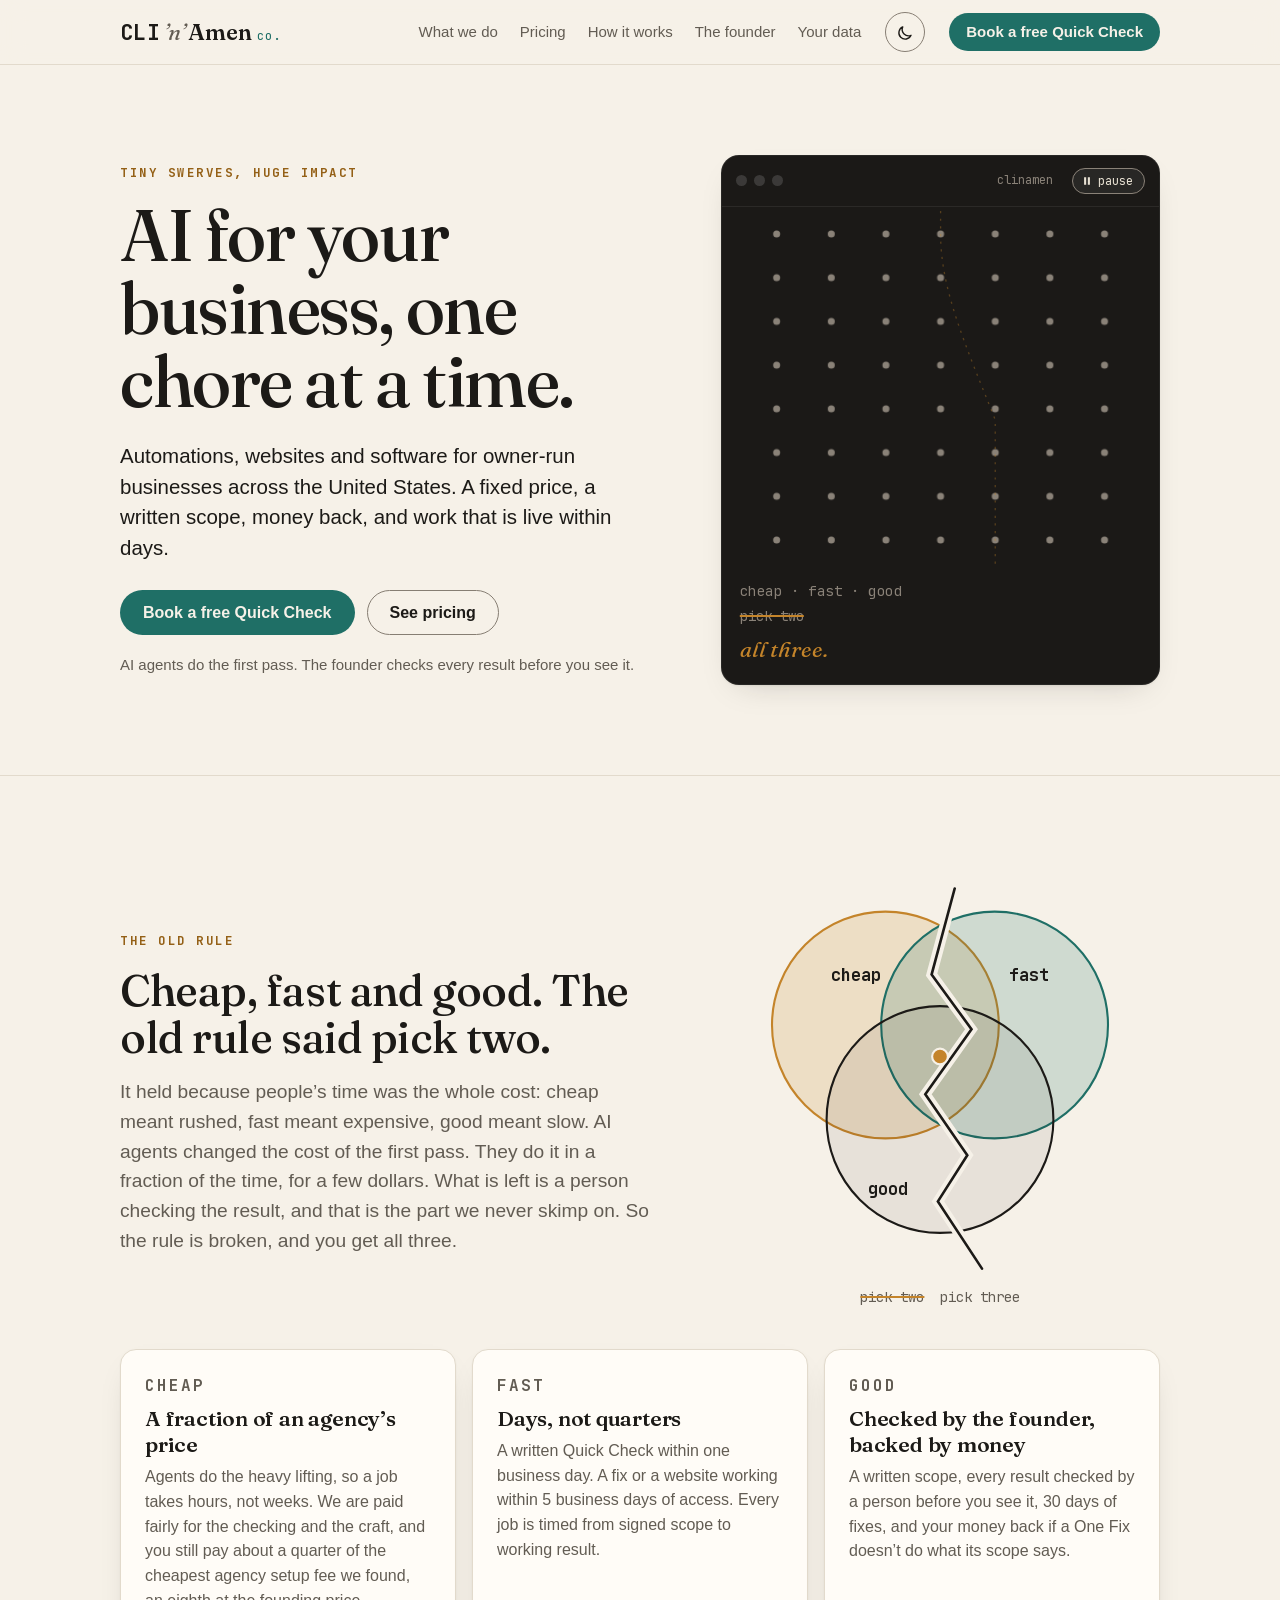
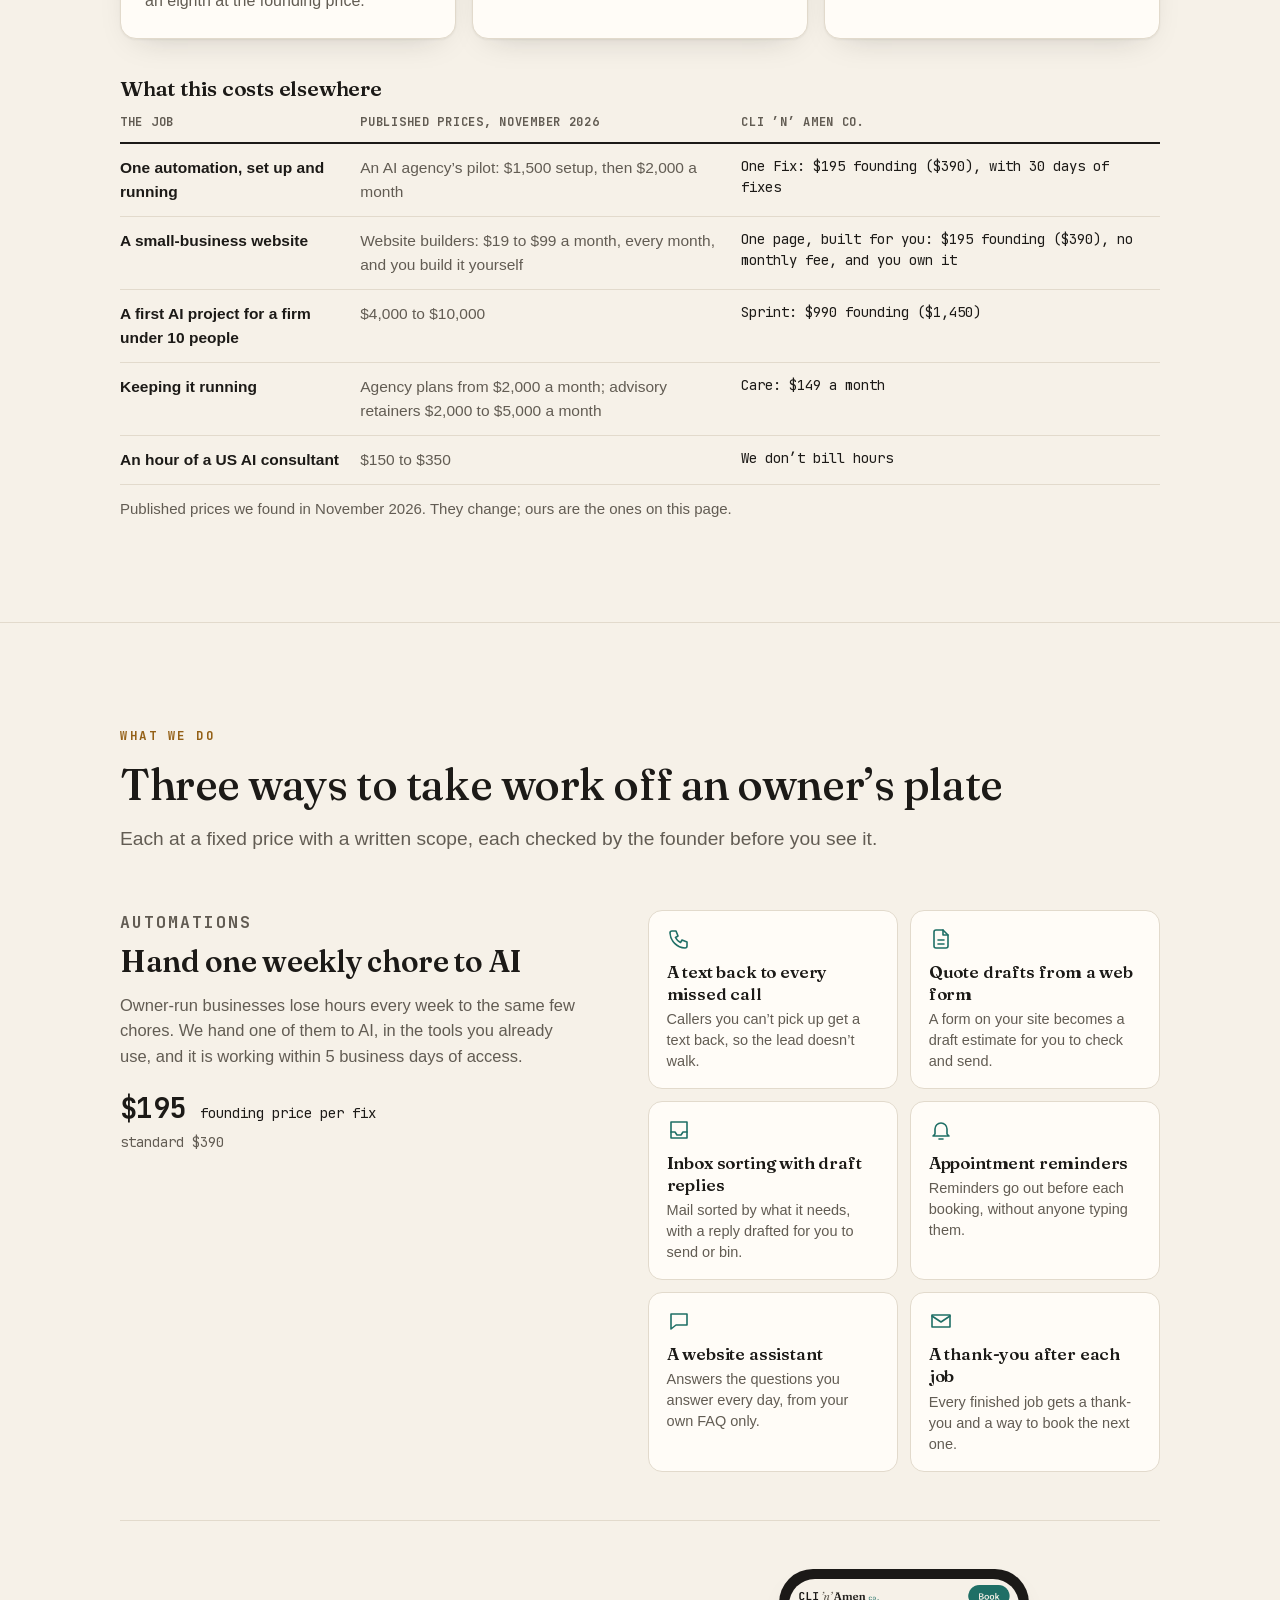
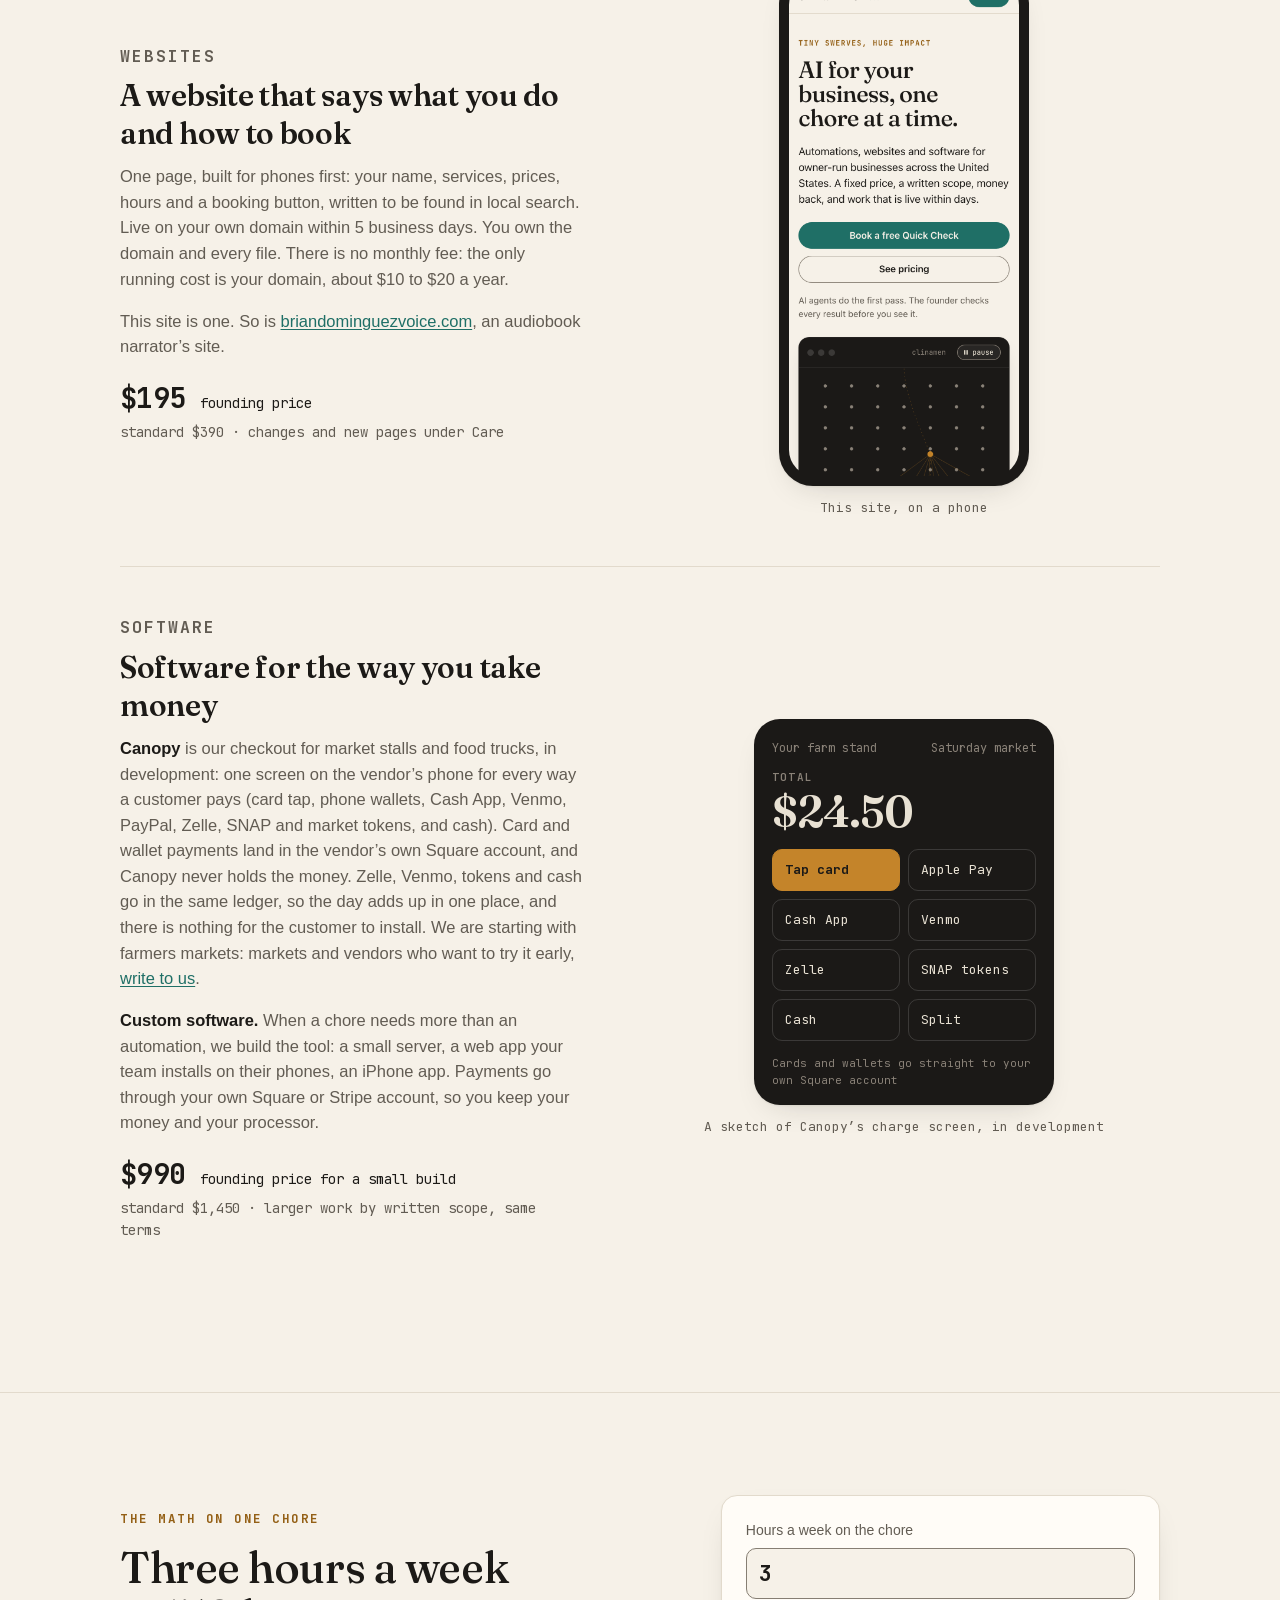
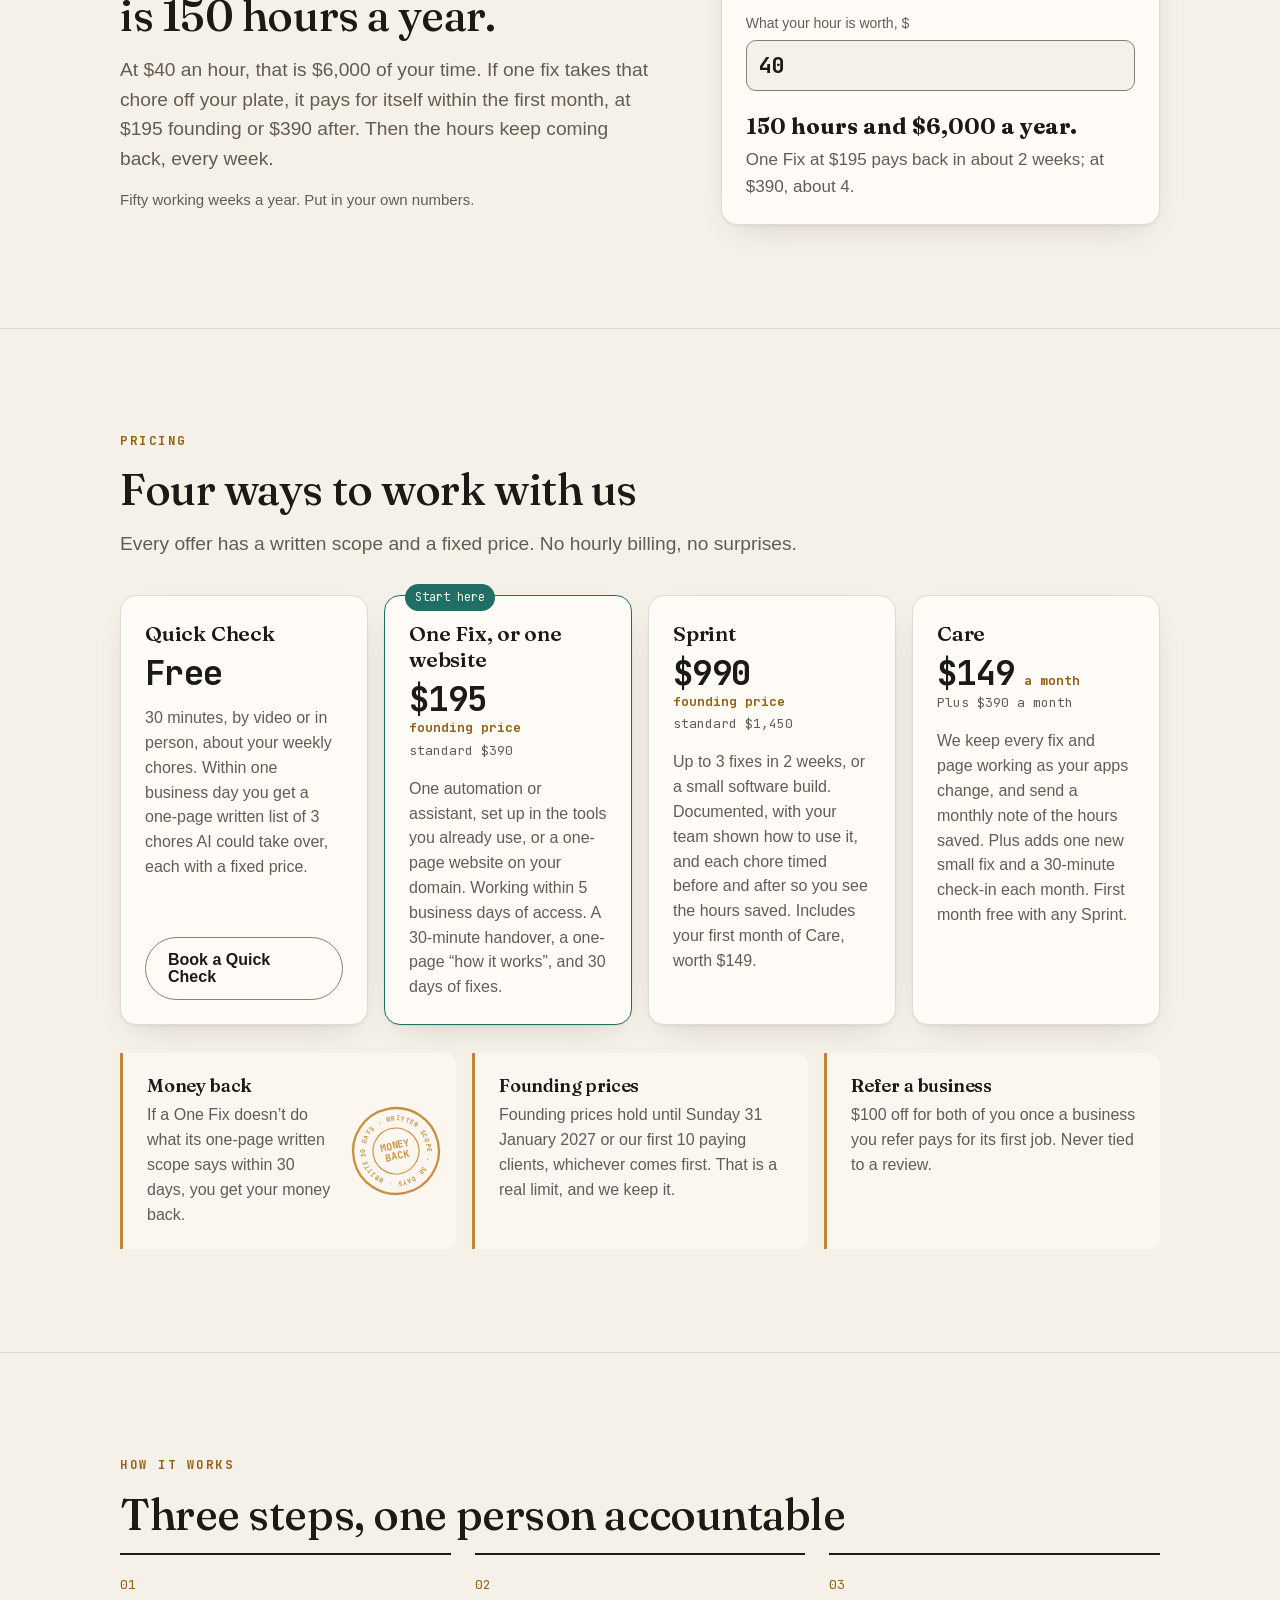
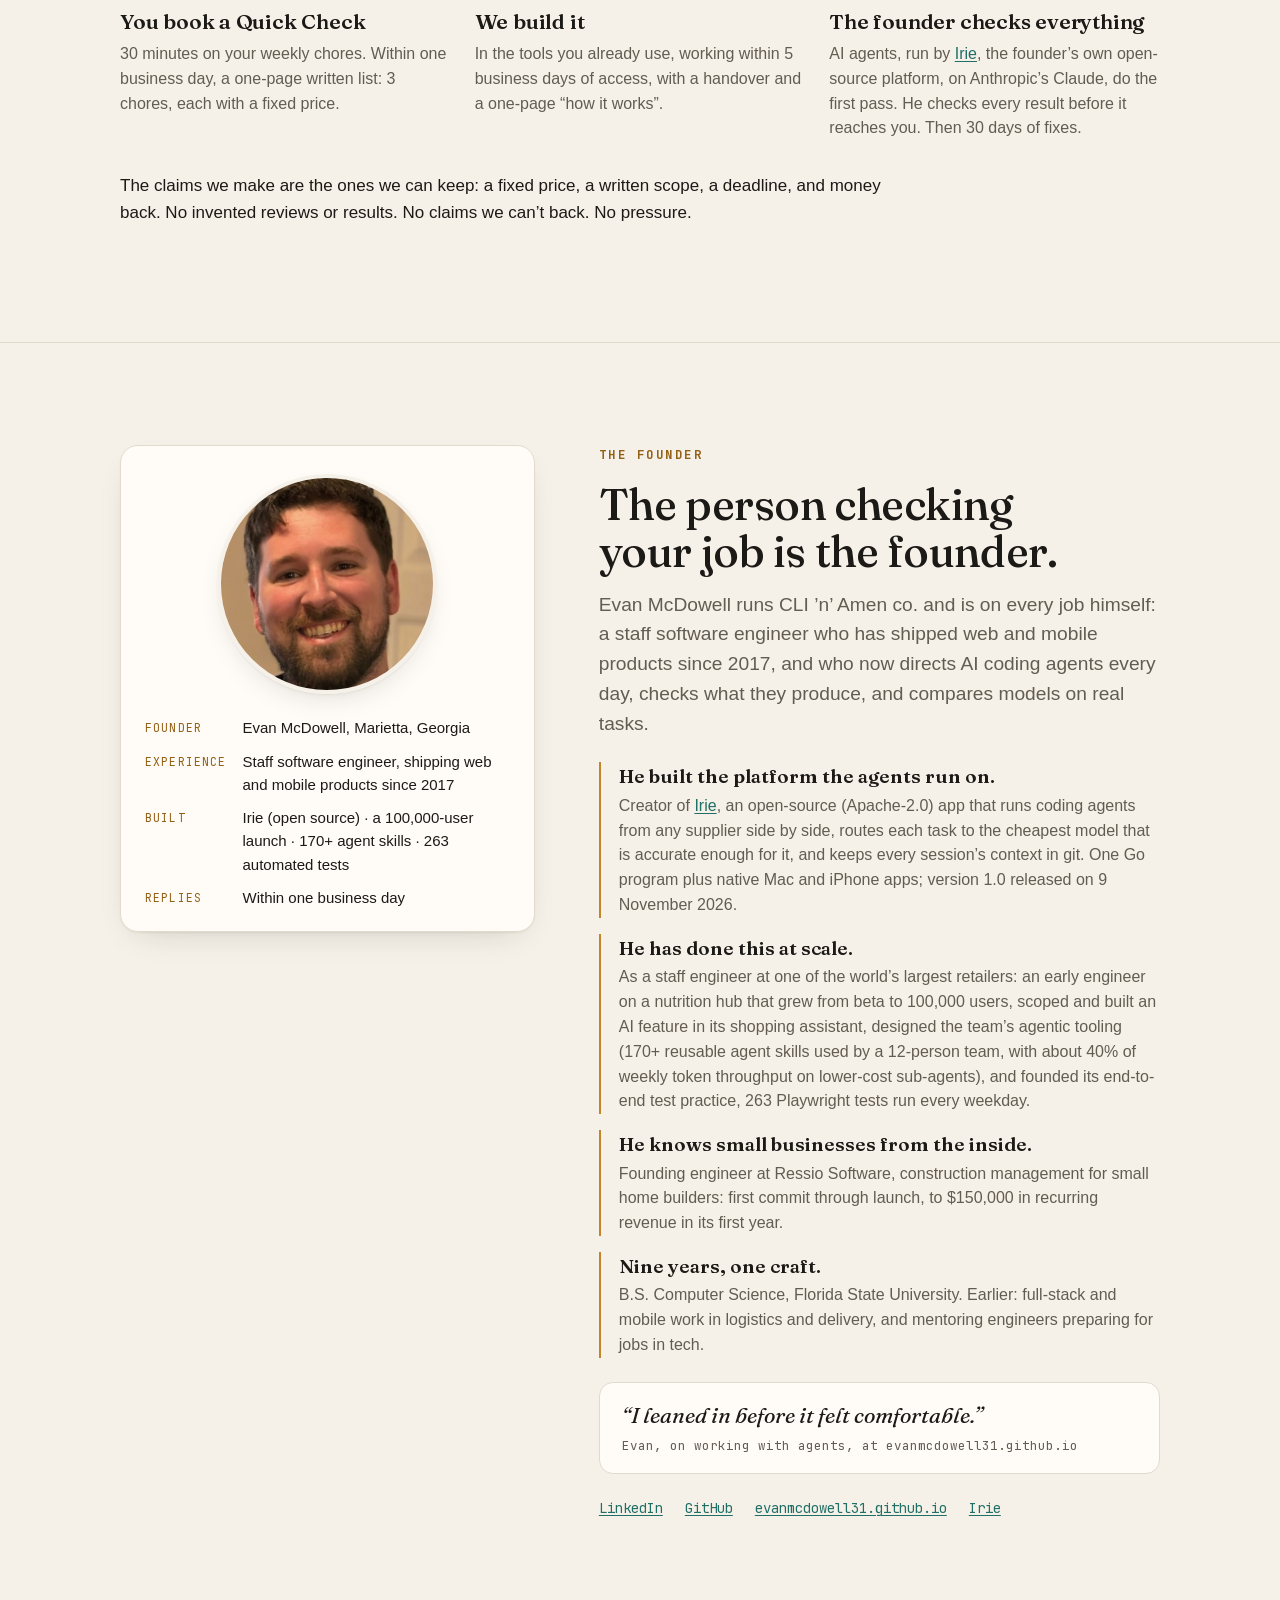
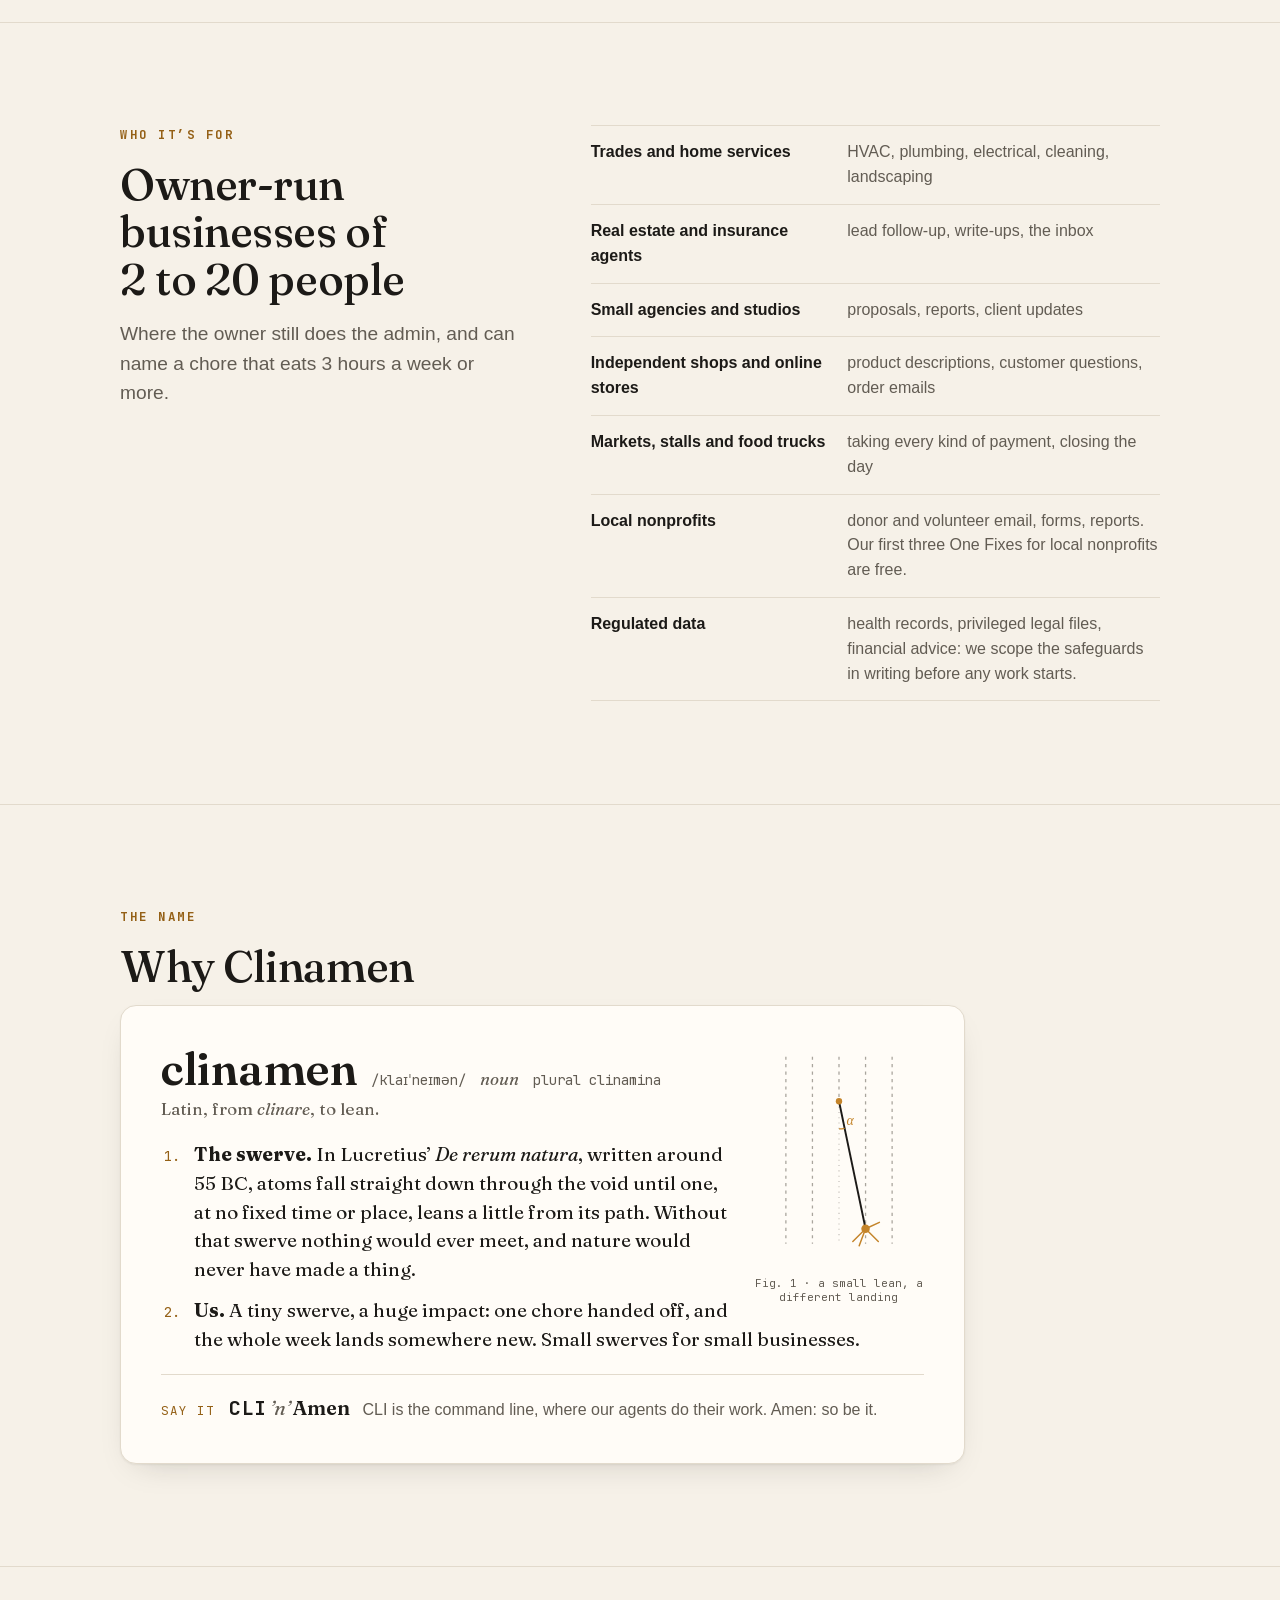
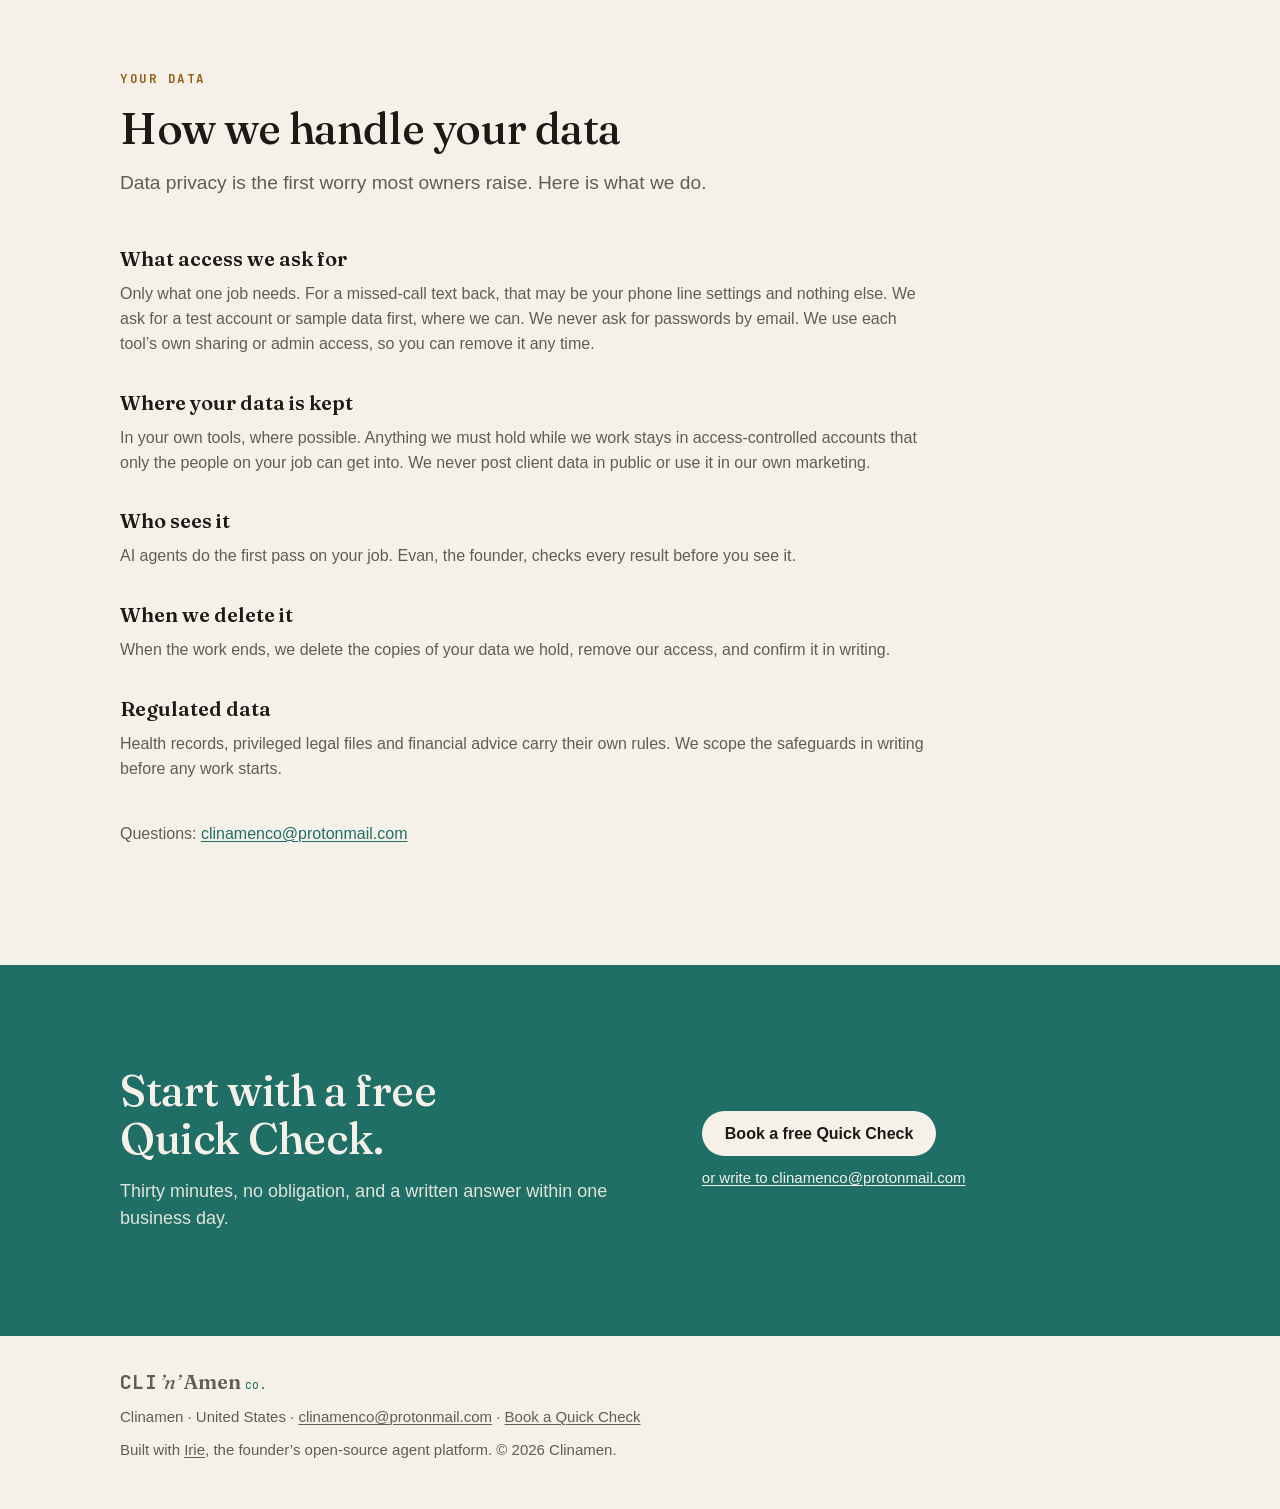
==== docs/index.html @ 553e8e8a "feat: a light and dark switch in the header A round sun and moon button beside Book flips the theme." ====
<!doctype html>
<html lang="en">
<head>
<meta charset="utf-8">
<meta name="viewport" content="width=device-width, initial-scale=1, viewport-fit=cover">
<title>CLI ’n’ Amen co. · AI, websites and software for small business</title>
<meta name="description" content="CLI ’n’ Amen co. (Clinamen) builds automations, websites and software for owner-run small businesses across the United States: a fixed price, a written scope, money back, and the founder checking every result.">
<meta name="theme-color" content="#f6f1e8" media="(prefers-color-scheme: light)">
<meta name="theme-color" content="#131211" media="(prefers-color-scheme: dark)">
<link rel="canonical" href="https://clinamenco.com/">
<meta property="og:type" content="website">
<meta property="og:site_name" content="CLI ’n’ Amen co.">
<meta property="og:title" content="AI for your business, one chore at a time">
<meta property="og:description" content="Automations, websites and software for owner-run small businesses. A fixed price, a written scope, money back, and the founder checking every result. Start with a free 30-minute Quick Check.">
<meta property="og:url" content="https://clinamenco.com/">
<meta property="og:image" content="https://clinamenco.com/og.png">
<meta property="og:image:width" content="1200">
<meta property="og:image:height" content="630">
<meta property="og:image:alt" content="CLI ’n’ Amen co.: AI for your business, one chore at a time. Fixed price, written scope, money back.">
<meta name="twitter:card" content="summary_large_image">
<link rel="icon" href="favicon.svg" type="image/svg+xml">
<link rel="apple-touch-icon" href="apple-touch-icon.png">
<link rel="preload" href="fonts/fraunces.woff2" as="font" type="font/woff2" crossorigin>
<link rel="preload" href="fonts/jetbrains-mono.woff2" as="font" type="font/woff2" crossorigin>
<script>try{var t=localStorage.getItem("theme");if(t==="light"||t==="dark")document.documentElement.dataset.theme=t}catch(e){}</script>
<link rel="stylesheet" href="style.css">
<script src="site.js" defer></script>
<script type="application/ld+json">
{"@context":"https://schema.org","@type":"ProfessionalService","name":"Clinamen","alternateName":"CLI ’n’ Amen co.","url":"https://clinamenco.com/","email":"clinamenco@protonmail.com","areaServed":"US","description":"Automations, websites and software for owner-run small businesses: a fixed price, a written scope, money back, and the founder checking every result.","founder":{"@type":"Person","name":"Evan McDowell","jobTitle":"Founder","sameAs":["https://www.linkedin.com/in/evanmcdowell31","https://github.com/EvanMcDowell31","https://evanmcdowell31.github.io/"]},"makesOffer":[{"@type":"Offer","name":"Quick Check","price":"0","priceCurrency":"USD"},{"@type":"Offer","name":"One Fix or one website (founding price)","price":"195","priceCurrency":"USD"},{"@type":"Offer","name":"Sprint (founding price)","price":"990","priceCurrency":"USD"},{"@type":"Offer","name":"Care, per month","price":"149","priceCurrency":"USD"}]}
</script>
</head>
<body>
<a class="skip" href="#main">Skip to content</a>

<header class="top" id="top">
  <div class="wrap bar">
    <a class="brand" href="#top" aria-label="CLI ’n’ Amen co., home">
      <span class="b-cli">CLI</span><span class="b-n">’n’</span><span class="b-amen">Amen</span><span class="b-co">co.</span>
    </a>
    <nav class="nav" aria-label="Sections">
      <a href="#whatdo">What we do</a>
      <a href="#pricing">Pricing</a>
      <a href="#how">How it works</a>
      <a href="#owner">The founder</a>
      <a href="#data">Your data</a>
    </nav>
    <button class="theme-toggle" id="theme-toggle" type="button" aria-label="Switch to dark theme" title="Switch to dark theme" hidden>
      <svg class="i-moon" viewBox="0 0 24 24" aria-hidden="true" focusable="false"><path d="M19 15.5A8 8 0 0 1 8.5 5a8 8 0 1 0 10.5 10.5z"/></svg>
      <svg class="i-sun" viewBox="0 0 24 24" aria-hidden="true" focusable="false"><circle cx="12" cy="12" r="4.2"/><path d="M12 2.5v2.2M12 19.3v2.2M4.6 4.6l1.6 1.6M17.8 17.8l1.6 1.6M2.5 12h2.2M19.3 12h2.2M4.6 19.4l1.6-1.6M17.8 6.2l1.6-1.6"/></svg>
    </button>
    <a class="btn small" href="https://calendly.com/clinamenco"><span>Book<span class="long"> a free Quick Check</span></span></a>
  </div>
</header>

<main id="main">

<section class="hero">
  <div class="wrap hero-grid">
    <div class="hero-copy">
      <p class="kicker">Tiny swerves, huge impact</p>
      <h1>AI for your business, one chore at a&nbsp;time.</h1>
      <p class="lede">Automations, websites and software for owner-run businesses across the United States. A fixed price, a written scope, money back, and work that is live within days.</p>
      <div class="cta">
        <a class="btn" href="https://calendly.com/clinamenco">Book a free Quick Check</a>
        <a class="btn ghost" href="#pricing">See pricing</a>
      </div>
      <p class="fine">AI agents do the first pass. The founder checks every result before you see it.</p>
    </div>

    <div class="swerve">
      <div class="term">
        <div class="term-bar"><span></span><span></span><span></span><em aria-hidden="true">clinamen</em><button class="term-pause" type="button" hidden><svg viewBox="0 0 12 12" aria-hidden="true"><path class="i-pause" d="M2.5 1.5h2.5v9H2.5zM7 1.5h2.5v9H7z"/><path class="i-play" d="M3 1.5v9l7.5-4.5z"/></svg><span class="tp-word">pause</span><span class="sr-only"> the animation</span></button></div>
        <svg class="atoms" viewBox="0 0 400 400" preserveAspectRatio="xMidYMid slice" aria-hidden="true">
          <defs>
            <pattern id="col" x="0" y="0" width="400" height="40" patternUnits="userSpaceOnUse">
              <circle cx="50" cy="20" r="3.2"/><circle cx="100" cy="20" r="3.2"/><circle cx="150" cy="20" r="3.2"/>
              <circle cx="200" cy="20" r="3.2"/><circle cx="250" cy="20" r="3.2"/><circle cx="300" cy="20" r="3.2"/><circle cx="350" cy="20" r="3.2"/>
            </pattern>
          </defs>
          <g class="fall"><rect x="0" y="-40" width="400" height="480" fill="url(#col)"/></g>
          <path class="trace" d="M200 -10 V60 C200 110 222 160 250 230 V410"/>
          <circle class="atom" r="5.5"/>
          <g class="rays">
            <line x1="250" y1="230" x2="170" y2="360"/>
            <line x1="250" y1="230" x2="205" y2="390"/>
            <line x1="250" y1="230" x2="240" y2="398"/>
            <line x1="250" y1="230" x2="275" y2="396"/>
            <line x1="250" y1="230" x2="310" y2="382"/>
            <line x1="250" y1="230" x2="345" y2="350"/>
            <line x1="250" y1="230" x2="375" y2="300"/>
            <line x1="250" y1="230" x2="135" y2="315"/>
          </g>
          <g class="burst">
            <circle cx="250" cy="230" r="3.4" style="--dx:-80px;--dy:130px"/>
            <circle cx="250" cy="230" r="3.4" style="--dx:-45px;--dy:160px"/>
            <circle cx="250" cy="230" r="3.4" style="--dx:-10px;--dy:168px"/>
            <circle cx="250" cy="230" r="3.4" style="--dx:25px;--dy:166px"/>
            <circle cx="250" cy="230" r="3.4" style="--dx:60px;--dy:152px"/>
            <circle cx="250" cy="230" r="3.4" style="--dx:95px;--dy:120px"/>
            <circle cx="250" cy="230" r="3.4" style="--dx:125px;--dy:70px"/>
            <circle cx="250" cy="230" r="3.4" style="--dx:-115px;--dy:85px"/>
            <circle class="g2" cx="250" cy="230" r="2.4" style="--dx:-145px;--dy:150px"/>
            <circle class="g2" cx="250" cy="230" r="2.4" style="--dx:-100px;--dy:172px"/>
            <circle class="g2" cx="250" cy="230" r="2.4" style="--dx:-55px;--dy:175px"/>
            <circle class="g2" cx="250" cy="230" r="2.4" style="--dx:0px;--dy:178px"/>
            <circle class="g2" cx="250" cy="230" r="2.4" style="--dx:55px;--dy:172px"/>
            <circle class="g2" cx="250" cy="230" r="2.4" style="--dx:100px;--dy:165px"/>
            <circle class="g2" cx="250" cy="230" r="2.4" style="--dx:140px;--dy:130px"/>
            <circle class="g2" cx="250" cy="230" r="2.4" style="--dx:-150px;--dy:100px"/>
          </g>
        </svg>
        <div class="term-lines" aria-hidden="true">
          <p class="term-dim">cheap · fast · good</p>
          <p class="term-err">pick two</p>
          <p class="term-out">all three.</p>
        </div>
      </div>
    </div>
  </div>
</section>

<section class="three" id="three">
  <div class="wrap">
    <div class="three-grid">
      <div class="three-copy">
        <p class="kicker">The old rule</p>
        <h2>Cheap, fast and good. The old rule said pick two.</h2>
        <p class="intro">It held because people’s time was the whole cost: cheap meant rushed, fast meant expensive, good meant slow. AI agents changed the cost of the first pass. They do it in a fraction of the time, for a few dollars. What is left is a person checking the result, and that is the part we never skimp on. So the rule is broken, and you get all three.</p>
      </div>
      <figure class="venn">
        <svg viewBox="0 0 400 380" role="img" aria-label="Three overlapping circles, cheap, fast and good, split by a lightning-bolt crack, with the swerving atom at the centre where all three meet.">
          <circle class="s-cheap" cx="148" cy="140" r="108"/>
          <circle class="s-fast" cx="252" cy="140" r="108"/>
          <circle class="s-good" cx="200" cy="230" r="108"/>
          <polyline class="crack-gap" points="214,10 192,92 230,144 186,206 226,264 198,308 240,372"/>
          <polyline class="crack" points="214,10 192,92 230,144 186,206 226,264 198,308 240,372"/>
          <text class="vl" x="96" y="98">cheap</text>
          <text class="vl" x="304" y="98" text-anchor="end">fast</text>
          <text class="vl" x="150" y="302" text-anchor="middle">good</text>
          <circle class="vdot" cx="200" cy="170" r="7.5"/>
        </svg>
        <figcaption><s><span class="sr-only">Not </span>pick two</s><span class="sr-only">, but</span> pick three</figcaption>
      </figure>
    </div>
    <ul class="cards three-cards" role="list">
      <li>
        <p class="lbl">Cheap</p>
        <h3>A fraction of an agency’s price</h3>
        <p>Agents do the heavy lifting, so a job takes hours, not weeks. We are paid fairly for the checking and the craft, and you still pay about a quarter of the cheapest agency setup fee we found, an eighth at the founding price.</p>
      </li>
      <li>
        <p class="lbl">Fast</p>
        <h3>Days, not quarters</h3>
        <p>A written Quick Check within one business day. A fix or a website working within 5 business days of access. Every job is timed from signed scope to working result.</p>
      </li>
      <li>
        <p class="lbl">Good</p>
        <h3>Checked by the founder, backed by money</h3>
        <p>A written scope, every result checked by a person before you see it, 30 days of fixes, and your money back if a One Fix doesn’t do what its scope says.</p>
      </li>
    </ul>
    <div class="compare" id="compare">
      <h3 id="compare-title">What this costs elsewhere</h3>
      <table aria-labelledby="compare-title">
        <thead>
          <tr><th scope="col">The job</th><th scope="col">Published prices, November 2026</th><th scope="col">CLI ’n’ Amen co.</th></tr>
        </thead>
        <tbody>
          <tr>
            <th scope="row">One automation, set up and running</th>
            <td data-label="Published prices">An AI agency’s pilot: $1,500 setup, then $2,000 a month</td>
            <td data-label="With us">One Fix: $195 founding ($390), with 30 days of fixes</td>
          </tr>
          <tr>
            <th scope="row">A small-business website</th>
            <td data-label="Published prices">Website builders: $19 to $99 a month, every month, and you build it yourself</td>
            <td data-label="With us">One page, built for you: $195 founding ($390), no monthly fee, and you own it</td>
          </tr>
          <tr>
            <th scope="row">A first AI project for a firm under 10 people</th>
            <td data-label="Published prices">$4,000 to $10,000</td>
            <td data-label="With us">Sprint: $990 founding ($1,450)</td>
          </tr>
          <tr>
            <th scope="row">Keeping it running</th>
            <td data-label="Published prices">Agency plans from $2,000 a month; advisory retainers $2,000 to $5,000 a month</td>
            <td data-label="With us">Care: $149 a month</td>
          </tr>
          <tr>
            <th scope="row">An hour of a US AI consultant</th>
            <td data-label="Published prices">$150 to $350</td>
            <td data-label="With us">We don’t bill hours</td>
          </tr>
        </tbody>
      </table>
      <p class="fine">Published prices we found in November 2026. They change; ours are the ones on this page.</p>
    </div>
  </div>
</section>

<section class="whatdo" id="whatdo">
  <div class="wrap">
    <p class="kicker">What we do</p>
    <h2>Three ways to take work off an owner’s plate</h2>
    <p class="intro">Each at a fixed price with a written scope, each checked by the founder before you see it.</p>

    <div class="line" id="automations">
      <div class="line-copy">
        <p class="lbl">Automations</p>
        <h3>Hand one weekly chore to AI</h3>
        <p>Owner-run businesses lose hours every week to the same few chores. We hand one of them to AI, in the tools you already use, and it is working within 5 business days of access.</p>
        <p class="line-price"><b>$195</b> founding price per fix <span>standard $390</span></p>
      </div>
      <ul class="mini-cards" role="list">
        <li><svg viewBox="0 0 24 24" aria-hidden="true"><path d="M5 4h4l2 5-2.5 1.5a11 11 0 0 0 5 5L15 13l5 2v4a2 2 0 0 1-2 2A16 16 0 0 1 3 6a2 2 0 0 1 2-2z"/></svg><h4>A text back to every missed call</h4><p>Callers you can’t pick up get a text back, so the lead doesn’t walk.</p></li>
        <li><svg viewBox="0 0 24 24" aria-hidden="true"><path d="M14 3H7a2 2 0 0 0-2 2v14a2 2 0 0 0 2 2h10a2 2 0 0 0 2-2V8z"/><path d="M14 3v5h5M9 13h6M9 17h6"/></svg><h4>Quote drafts from a web form</h4><p>A form on your site becomes a draft estimate for you to check and send.</p></li>
        <li><svg viewBox="0 0 24 24" aria-hidden="true"><path d="M4 4h16v16H4z"/><path d="M4 14h4l2 3h4l2-3h4"/></svg><h4>Inbox sorting with draft replies</h4><p>Mail sorted by what it needs, with a reply drafted for you to send or bin.</p></li>
        <li><svg viewBox="0 0 24 24" aria-hidden="true"><path d="M6 16v-5a6 6 0 0 1 12 0v5l2 2H4z"/><path d="M10 21h4"/></svg><h4>Appointment reminders</h4><p>Reminders go out before each booking, without anyone typing them.</p></li>
        <li><svg viewBox="0 0 24 24" aria-hidden="true"><path d="M4 5h16v11H9l-5 4z"/></svg><h4>A website assistant</h4><p>Answers the questions you answer every day, from your own FAQ only.</p></li>
        <li><svg viewBox="0 0 24 24" aria-hidden="true"><path d="M3 6h18v12H3z"/><path d="m3 7 9 6 9-6"/></svg><h4>A thank-you after each job</h4><p>Every finished job gets a thank-you and a way to book the next one.</p></li>
      </ul>
    </div>

    <div class="line" id="websites">
      <div class="line-copy">
        <p class="lbl">Websites</p>
        <h3>A website that says what you do and how to book</h3>
        <p>One page, built for phones first: your name, services, prices, hours and a booking button, written to be found in local search. Live on your own domain within 5 business days. You own the domain and every file. There is no monthly fee: the only running cost is your domain, about $10 to $20 a year.</p>
        <p>This site is one. So is <a href="https://briandominguezvoice.com/">briandominguezvoice.com</a>, an audiobook narrator’s site.</p>
        <p class="line-price"><b>$195</b> founding price <span>standard $390 · changes and new pages under Care</span></p>
      </div>
      <figure class="proof">
        <div class="phone"><img src="proof-phone.png" width="390" height="844" alt="This website on a phone." loading="lazy"></div>
        <figcaption>This site, on a phone</figcaption>
      </figure>
    </div>

    <div class="line" id="software">
      <div class="line-copy">
        <p class="lbl">Software</p>
        <h3>Software for the way you take money</h3>
        <p><b>Canopy</b> is our checkout for market stalls and food trucks, in development: one screen on the vendor’s phone for every way a customer pays (card tap, phone wallets, Cash App, Venmo, PayPal, Zelle, SNAP and market tokens, and cash). Card and wallet payments land in the vendor’s own Square account, and Canopy never holds the money. Zelle, Venmo, tokens and cash go in the same ledger, so the day adds up in one place, and there is nothing for the customer to install. We are starting with farmers markets: markets and vendors who want to try it early, <a href="mailto:clinamenco@protonmail.com">write to us</a>.</p>
        <p><b>Custom software.</b> When a chore needs more than an automation, we build the tool: a small server, a web app your team installs on their phones, an iPhone app. Payments go through your own Square or Stripe account, so you keep your money and your processor.</p>
        <p class="line-price"><b>$990</b> founding price for a small build <span>standard $1,450 · larger work by written scope, same terms</span></p>
      </div>
      <figure class="checkout-fig">
        <div class="checkout" aria-hidden="true">
          <div class="co-head"><span>Your farm stand</span><span>Saturday market</span></div>
          <p class="co-total"><small>Total</small>$24.50</p>
          <ul class="co-tenders">
            <li>Tap card</li><li>Apple Pay</li><li>Cash App</li><li>Venmo</li><li>Zelle</li><li>SNAP tokens</li><li>Cash</li><li>Split</li>
          </ul>
          <p class="co-foot">Cards and wallets go straight to your own Square account</p>
        </div>
        <figcaption>A sketch of Canopy’s charge screen, in development</figcaption>
      </figure>
    </div>
  </div>
</section>

<section class="math" id="math">
  <div class="wrap math-grid">
    <div>
      <p class="kicker">The math on one chore</p>
      <h2>Three hours a week is 150 hours a year.</h2>
      <p class="intro">At $40 an hour, that is $6,000 of your time. If one fix takes that chore off your plate, it pays for itself within the first month, at $195 founding or $390 after. Then the hours keep coming back, every week.</p>
      <p class="fine">Fifty working weeks a year. Put in your own numbers.</p>
    </div>
    <form class="calc" id="calc">
      <label>Hours a week on the chore <input id="hours" type="number" inputmode="decimal" min="0.5" step="0.5" value="3"></label>
      <label>What your hour is worth, $ <input id="rate" type="number" inputmode="numeric" min="1" step="5" value="40"></label>
      <p class="calc-out" id="math-out" role="status"><b>150 hours and $6,000 a year.</b> One Fix at $195 pays back in about 2 weeks; at $390, about 4.</p>
    </form>
  </div>
</section>

<section class="offers" id="pricing">
  <div class="wrap">
    <p class="kicker">Pricing</p>
    <h2>Four ways to work with us</h2>
    <p class="intro">Every offer has a written scope and a fixed price. No hourly billing, no surprises.</p>
    <ul class="cards offer-cards" role="list">
      <li>
        <h3>Quick Check</h3>
        <p class="price"><span class="num">Free</span></p>
        <p>30 minutes, by video or in person, about your weekly chores. Within one business day you get a one-page written list of 3 chores AI could take over, each with a fixed price.</p>
        <a class="btn ghost" href="https://calendly.com/clinamenco">Book a Quick Check</a>
      </li>
      <li class="lead">
        <p class="tag">Start here</p>
        <h3>One Fix, or one website</h3>
        <p class="price"><span class="num">$195</span> <span class="founding">founding price</span> <span class="std">standard $390</span></p>
        <p>One automation or assistant, set up in the tools you already use, or a one-page website on your domain. Working within 5 business days of access. A 30-minute handover, a one-page “how it works”, and 30 days of fixes.</p>
      </li>
      <li>
        <h3>Sprint</h3>
        <p class="price"><span class="num">$990</span> <span class="founding">founding price</span> <span class="std">standard $1,450</span></p>
        <p>Up to 3 fixes in 2 weeks, or a small software build. Documented, with your team shown how to use it, and each chore timed before and after so you see the hours saved. Includes your first month of Care, worth $149.</p>
      </li>
      <li>
        <h3>Care</h3>
        <p class="price"><span class="num">$149</span> <span class="per">a month</span> <span class="std">Plus $390 a month</span></p>
        <p>We keep every fix and page working as your apps change, and send a monthly note of the hours saved. Plus adds one new small fix and a 30-minute check-in each month. First month free with any Sprint.</p>
      </li>
    </ul>
    <div class="notes" id="terms">
      <div class="has-stamp">
        <svg class="stamp" viewBox="0 0 120 120" aria-hidden="true">
          <defs><path id="ring" d="M60 60 m-40 0 a40 40 0 1 1 80 0 a40 40 0 1 1 -80 0"/></defs>
          <circle cx="60" cy="60" r="56" fill="none" stroke="currentColor" stroke-width="3"/>
          <circle cx="60" cy="60" r="30" fill="none" stroke="currentColor" stroke-width="1.5"/>
          <text class="stamp-ring"><textPath href="#ring" startOffset="0">30 DAYS · WRITTEN SCOPE · 30 DAYS · WRITTEN SCOPE ·</textPath></text>
          <text class="stamp-word" x="60" y="57" text-anchor="middle">MONEY</text>
          <text class="stamp-word" x="60" y="71" text-anchor="middle">BACK</text>
        </svg>
        <h3>Money back</h3>
        <p>If a One Fix doesn’t do what its one-page written scope says within 30 days, you get your money back.</p>
      </div>
      <div>
        <h3>Founding prices</h3>
        <p>Founding prices hold until Sunday 31 January 2027 or our first 10 paying clients, whichever comes first. That is a real limit, and we keep it.</p>
      </div>
      <div>
        <h3>Refer a business</h3>
        <p>$100 off for both of you once a business you refer pays for its first job. Never tied to a review.</p>
      </div>
    </div>
  </div>
</section>

<section class="how" id="how">
  <div class="wrap">
    <p class="kicker">How it works</p>
    <h2>Three steps, one person accountable</h2>
    <ol class="steps" role="list">
      <li>
        <code aria-hidden="true">01</code>
        <h3>You book a Quick Check</h3>
        <p>30 minutes on your weekly chores. Within one business day, a one-page written list: 3 chores, each with a fixed price.</p>
      </li>
      <li>
        <code aria-hidden="true">02</code>
        <h3>We build it</h3>
        <p>In the tools you already use, working within 5 business days of access, with a handover and a one-page “how it works”.</p>
      </li>
      <li>
        <code aria-hidden="true">03</code>
        <h3>The founder checks everything</h3>
        <p>AI agents, run by <a href="https://github.com/irie-people/irie">Irie</a>, the founder’s own open-source platform, on Anthropic’s Claude, do the first pass. He checks every result before it reaches you. Then 30 days of fixes.</p>
      </li>
    </ol>
    <div class="plain">
      <p>The claims we make are the ones we can keep: a fixed price, a written scope, a deadline, and money back. No invented reviews or results. No claims we can’t back. No pressure.</p>
    </div>
  </div>
</section>

<section class="owner" id="owner">
  <div class="wrap owner-grid">
    <div class="owner-head">
      <p class="kicker">The founder</p>
      <h2>The person checking your job is the founder.</h2>
    </div>
    <figure class="founder-card">
      <img class="portrait" src="evan.jpg" width="520" height="520" alt="Evan McDowell, founder of CLI ’n’ Amen co.">
      <dl class="glance">
        <dt>Founder</dt><dd>Evan McDowell, Marietta, Georgia</dd>
        <dt>Experience</dt><dd>Staff software engineer, shipping web and mobile products since 2017</dd>
        <dt>Built</dt><dd>Irie (open source) · a 100,000-user launch · 170+ agent skills · 263 automated tests</dd>
        <dt>Replies</dt><dd>Within one business day</dd>
      </dl>
    </figure>
    <div class="owner-body">
      <p class="intro">Evan McDowell runs CLI ’n’ Amen co. and is on every job himself: a staff software engineer who has shipped web and mobile products since 2017, and who now directs AI coding agents every day, checks what they produce, and compares models on real tasks.</p>
      <ul class="proof-list" role="list">
        <li><b>He built the platform the agents run on.</b> Creator of <a href="https://github.com/irie-people/irie">Irie</a>, an open-source (Apache-2.0) app that runs coding agents from any supplier side by side, routes each task to the cheapest model that is accurate enough for it, and keeps every session’s context in git. One Go program plus native Mac and iPhone apps; version 1.0 released on 9 November 2026.</li>
        <li><b>He has done this at scale.</b> As a staff engineer at one of the world’s largest retailers: an early engineer on a nutrition hub that grew from beta to 100,000 users, scoped and built an AI feature in its shopping assistant, designed the team’s agentic tooling (170+ reusable agent skills used by a 12-person team, with about 40% of weekly token throughput on lower-cost sub-agents), and founded its end-to-end test practice, 263 Playwright tests run every weekday.</li>
        <li><b>He knows small businesses from the inside.</b> Founding engineer at Ressio Software, construction management for small home builders: first commit through launch, to $150,000 in recurring revenue in its first year.</li>
        <li><b>Nine years, one craft.</b> B.S. Computer Science, Florida State University. Earlier: full-stack and mobile work in logistics and delivery, and mentoring engineers preparing for jobs in tech.</li>
      </ul>
      <blockquote class="pull">“I leaned in before it felt comfortable.”<cite>Evan, on working with agents, at evanmcdowell31.github.io</cite></blockquote>
      <p class="plinks">
        <a href="https://www.linkedin.com/in/evanmcdowell31">LinkedIn</a>
        <a href="https://github.com/EvanMcDowell31">GitHub</a>
        <a href="https://evanmcdowell31.github.io/">evanmcdowell31.github.io</a>
        <a href="https://irie-people.github.io/irie/">Irie</a>
      </p>
    </div>
  </div>
</section>

<section class="who" id="who">
  <div class="wrap who-grid">
    <div>
      <p class="kicker">Who it’s for</p>
      <h2>Owner-run businesses of 2 to 20 people</h2>
      <p class="intro">Where the owner still does the admin, and can name a chore that eats 3 hours a week or more.</p>
    </div>
    <ul class="who-list" role="list">
      <li><b>Trades and home services</b> <span>HVAC, plumbing, electrical, cleaning, landscaping</span></li>
      <li><b>Real estate and insurance agents</b> <span>lead follow-up, write-ups, the inbox</span></li>
      <li><b>Small agencies and studios</b> <span>proposals, reports, client updates</span></li>
      <li><b>Independent shops and online stores</b> <span>product descriptions, customer questions, order emails</span></li>
      <li><b>Markets, stalls and food trucks</b> <span>taking every kind of payment, closing the day</span></li>
      <li><b>Local nonprofits</b> <span>donor and volunteer email, forms, reports. Our first three One Fixes for local nonprofits are free.</span></li>
      <li><b>Regulated data</b> <span>health records, privileged legal files, financial advice: we scope the safeguards in writing before any work starts.</span></li>
    </ul>
  </div>
</section>

<section class="name" id="name">
  <div class="wrap">
    <p class="kicker">The name</p>
    <h2>Why Clinamen</h2>
    <div class="entry">
      <figure class="fig" aria-hidden="true">
        <svg viewBox="0 0 160 210">
          <g class="rain">
            <line x1="30" y1="10" x2="30" y2="186"/>
            <line x1="55" y1="10" x2="55" y2="186"/>
            <line x1="105" y1="10" x2="105" y2="186"/>
            <line x1="130" y1="10" x2="130" y2="186"/>
            <line x1="80" y1="10" x2="80" y2="52"/>
          </g>
          <line class="ghost" x1="80" y1="52" x2="80" y2="186"/>
          <line class="bend" x1="80" y1="52" x2="105" y2="172"/>
          <path class="arc" d="M80 78 A26 26 0 0 0 85.3 77.5"/>
          <text class="flabel" x="87" y="74">α</text>
          <circle class="fdot" cx="80" cy="52" r="3"/>
          <g class="ticks">
            <line x1="105" y1="172" x2="93" y2="184"/>
            <line x1="105" y1="172" x2="117" y2="184"/>
            <line x1="105" y1="172" x2="118" y2="166"/>
            <line x1="105" y1="172" x2="99" y2="188"/>
          </g>
          <circle class="hit" cx="105" cy="172" r="4"/>
        </svg>
        <figcaption>Fig. 1 · a small lean, a different landing</figcaption>
      </figure>
      <p class="headword"><span class="hw">clinamen</span> <span class="ipa"><span aria-hidden="true">/klaɪˈneɪmən/</span><span class="sr-only">pronounced kly-nay-men</span></span> <span class="pos">noun</span> <span class="pl">plural <span lang="la">clinamina</span></span></p>
      <p class="etym">Latin, from <i lang="la">clinare</i>, to lean.</p>
      <ol class="senses">
        <li><b>The swerve.</b> In Lucretius’ <i lang="la">De rerum natura</i>, written around 55 BC, atoms fall straight down through the void until one, at no fixed time or place, leans a little from its path. Without that swerve nothing would ever meet, and nature would never have made a thing.</li>
        <li><b>Us.</b> A tiny swerve, a huge impact: one chore handed off, and the whole week lands somewhere new. Small swerves for small businesses.</li>
      </ol>
      <p class="sayit"><span class="label">Say it</span> <span class="brand-inline"><span class="b-cli">CLI</span><span class="b-n">’n’</span><span class="b-amen">Amen</span></span> <span class="gloss">CLI is the command line, where our agents do their work. Amen: so be it.</span></p>
    </div>
  </div>
</section>

<section class="data" id="data">
  <div class="wrap">
    <p class="kicker">Your data</p>
    <h2>How we handle your data</h2>
    <p class="intro">Data privacy is the first worry most owners raise. Here is what we do.</p>
    <dl class="data-list">
      <dt>What access we ask for</dt>
      <dd>Only what one job needs. For a missed-call text back, that may be your phone line settings and nothing else. We ask for a test account or sample data first, where we can. We never ask for passwords by email. We use each tool’s own sharing or admin access, so you can remove it any time.</dd>
      <dt>Where your data is kept</dt>
      <dd>In your own tools, where possible. Anything we must hold while we work stays in access-controlled accounts that only the people on your job can get into. We never post client data in public or use it in our own marketing.</dd>
      <dt>Who sees it</dt>
      <dd>AI agents do the first pass on your job. Evan, the founder, checks every result before you see it.</dd>
      <dt>When we delete it</dt>
      <dd>When the work ends, we delete the copies of your data we hold, remove our access, and confirm it in writing.</dd>
      <dt>Regulated data</dt>
      <dd>Health records, privileged legal files and financial advice carry their own rules. We scope the safeguards in writing before any work starts.</dd>
    </dl>
    <p class="fit">Questions: <a href="mailto:clinamenco@protonmail.com">clinamenco@protonmail.com</a></p>
  </div>
</section>

<section class="band" id="book">
  <div class="wrap band-grid">
    <div>
      <h2>Start with a free Quick Check.</h2>
      <p>Thirty minutes, no obligation, and a written answer within one business day.</p>
    </div>
    <div class="cta">
      <a class="btn light" href="https://calendly.com/clinamenco">Book a free Quick Check</a>
      <a class="write" href="mailto:clinamenco@protonmail.com">or write to clinamenco@protonmail.com</a>
    </div>
  </div>
</section>

</main>

<footer class="foot">
  <div class="wrap foot-grid">
    <p><a class="brand" href="#top" aria-label="CLI ’n’ Amen co., top of the page"><span class="b-cli">CLI</span><span class="b-n">’n’</span><span class="b-amen">Amen</span><span class="b-co">co.</span></a></p>
    <p>Clinamen · United States · <a href="mailto:clinamenco@protonmail.com">clinamenco@protonmail.com</a> · <a href="https://calendly.com/clinamenco">Book a Quick Check</a></p>
    <p class="muted">Built with <a href="https://irie-people.github.io/irie/">Irie</a>, the founder’s open-source agent platform. © 2026 Clinamen.</p>
  </div>
</footer>

<div class="ogcard" hidden>
  <p class="og-brand"><span class="b-cli">CLI</span><span class="b-n">’n’</span><span class="b-amen">Amen</span><span class="b-co">co.</span></p>
  <p class="og-line">AI for your business, one chore at a time.</p>
  <p class="og-sub">Automations, websites and software for small business. Fixed price, money back.</p>
  <p class="og-url">clinamenco.com</p>
</div>

<div class="iconcard" hidden>
  <svg viewBox="0 0 64 64" aria-hidden="true">
    <rect width="64" height="64" fill="#1b1917"/>
    <circle cx="24" cy="12" r="3.6" fill="#e8e1d3"/><circle cx="24" cy="24" r="3.6" fill="#e8e1d3"/><circle cx="24" cy="36" r="3.6" fill="#e8e1d3"/>
    <path d="M24 36C24 46 40 44 40 52" fill="none" stroke="#c4842a" stroke-width="2.4" stroke-dasharray="1 4" stroke-linecap="round"/>
    <circle cx="40" cy="52" r="4.4" fill="#e2a650"/>
  </svg>
</div>
</body>
</html>
---- docs/style.css ----
@font-face { font-family: "Fraunces"; src: url("fonts/fraunces.woff2") format("woff2"); font-weight: 300 900; font-style: normal; font-display: swap; }
@font-face { font-family: "Fraunces"; src: url("fonts/fraunces-italic.woff2") format("woff2"); font-weight: 300 900; font-style: italic; font-display: swap; }
@font-face { font-family: "JetBrains Mono"; src: url("fonts/jetbrains-mono.woff2") format("woff2"); font-weight: 400 700; font-style: normal; font-display: swap; }

:root {
  color-scheme: light;
  --paper: #f6f1e8;
  --card: #fffcf7;
  --ink: #1c1a17;
  --muted: #625c53;
  --line: #e2dacc;
  --accent: #1f6f66;
  --accent-strong: #185950;
  --on-accent: #f6f1e8;
  --amber: #c4842a;
  --amber-text: #946016;
  --edge: #867e73;
  --term: #1b1917;
  --term-ink: #e8e1d3;
  --term-dim: #8a8278;
  --shadow: 0 1px 2px rgba(28, 26, 23, .06), 0 12px 32px -18px rgba(28, 26, 23, .25);
  --serif: "Fraunces", Georgia, "Times New Roman", serif;
  --mono: "JetBrains Mono", ui-monospace, SFMono-Regular, Menlo, Consolas, monospace;
  --sans: -apple-system, BlinkMacSystemFont, "Segoe UI", Roboto, Helvetica, Arial, sans-serif;
}
@media (prefers-color-scheme: dark) {
  :root:not([data-theme="light"]) {
    color-scheme: dark;
    --paper: #131211;
    --card: #1b1917;
    --ink: #ebe5d8;
    --muted: #a39c90;
    --line: #2b2824;
    --accent: #5cb5a9;
    --accent-strong: #7fc9be;
    --on-accent: #0f1a18;
    --amber: #e2a650;
    --amber-text: #e2a650;
    --edge: #7a7368;
    --term: #0c0b0a;
    --term-ink: #e8e1d3;
    --term-dim: #8a8278;
    --shadow: 0 1px 2px rgba(0, 0, 0, .3), 0 12px 32px -18px rgba(0, 0, 0, .6);
  }
}
/* The header's switch can choose dark by hand: the same tokens as the block above. Keep the two in step. */
:root[data-theme="dark"] {
  color-scheme: dark;
  --paper: #131211;
  --card: #1b1917;
  --ink: #ebe5d8;
  --muted: #a39c90;
  --line: #2b2824;
  --accent: #5cb5a9;
  --accent-strong: #7fc9be;
  --on-accent: #0f1a18;
  --amber: #e2a650;
  --amber-text: #e2a650;
  --edge: #7a7368;
  --term: #0c0b0a;
  --term-ink: #e8e1d3;
  --term-dim: #8a8278;
  --shadow: 0 1px 2px rgba(0, 0, 0, .3), 0 12px 32px -18px rgba(0, 0, 0, .6);
}

* { box-sizing: border-box; }
html { scroll-behavior: smooth; scroll-padding-top: 76px; -webkit-text-size-adjust: 100%; }
html.still, html.paused { scroll-behavior: auto; }
body {
  margin: 0;
  background: var(--paper);
  color: var(--ink);
  font: 17px/1.55 var(--sans);
  -webkit-font-smoothing: antialiased;
  text-rendering: optimizeLegibility;
}
img, svg { max-width: 100%; }
a { color: var(--accent); text-decoration-thickness: 1px; text-underline-offset: .15em; }
a:hover { color: var(--accent-strong); }
h1, h2, h3, h4 { font-family: var(--serif); font-weight: 500; letter-spacing: -.01em; margin: 0; }
h1, h2 { text-wrap: balance; }
h2 { font-size: clamp(30px, 4vw, 44px); line-height: 1.08; margin-bottom: .35em; }
h3 { font-size: 21px; line-height: 1.25; font-weight: 600; }
h4 { font-size: 17px; line-height: 1.3; font-weight: 600; }
p { margin: 0 0 1em; }
code { font-family: var(--mono); }
.wrap { max-width: 1120px; margin: 0 auto; padding: 0 clamp(16px, 4vw, 40px); }
.skip { position: absolute; left: -999px; top: 8px; background: var(--card); color: var(--ink); padding: 8px 12px; border-radius: 8px; }
.skip:focus { left: 8px; z-index: 10; }
:focus-visible { outline: 2px solid var(--accent); outline-offset: 3px; }
.band :focus-visible { outline-color: var(--on-accent); }
.term :focus-visible { outline-color: var(--amber); }
.sr-only { position: absolute; width: 1px; height: 1px; margin: -1px; padding: 0; overflow: hidden; clip: rect(0 0 0 0); clip-path: inset(50%); white-space: nowrap; border: 0; }
.muted { color: var(--muted); }
.kicker { font-family: var(--mono); font-size: 12.5px; font-weight: 700; letter-spacing: .12em; text-transform: uppercase; color: var(--amber-text); margin-bottom: 16px; }
.lbl { font-family: var(--mono); font-size: 12px; font-weight: 700; letter-spacing: .12em; text-transform: uppercase; color: var(--amber-text); margin: 0 0 8px; }
.fine { font-size: 15px; color: var(--muted); margin: 0; }

/* The wordmark */
.brand { display: inline-flex; align-items: baseline; color: var(--ink); text-decoration: none; font-size: 22px; line-height: 1; white-space: nowrap; }
.brand:hover { color: var(--ink); }
.b-cli { font-family: var(--mono); font-weight: 700; letter-spacing: .02em; }
.b-n { font-family: var(--serif); font-style: italic; font-weight: 400; color: var(--muted); margin: 0 .16em; }
.b-amen { font-family: var(--serif); font-weight: 600; }
.b-co { font-family: var(--mono); font-size: .58em; margin-left: .4em; color: var(--accent); }
.brand-inline { white-space: nowrap; }

/* Header */
.top {
  position: sticky; top: 0; z-index: 5;
  background: color-mix(in srgb, var(--paper) 88%, transparent);
  -webkit-backdrop-filter: blur(12px); backdrop-filter: blur(12px);
  border-bottom: 1px solid var(--line);
}
.bar { display: flex; align-items: center; gap: 24px; min-height: 64px; }
.nav { display: flex; gap: 22px; margin-left: auto; font-size: 15px; }
.nav a { color: var(--muted); text-decoration: none; }
.nav a:hover { color: var(--ink); }
.theme-toggle { display: inline-grid; place-items: center; flex: none; width: 40px; height: 40px; padding: 0; border: 1px solid var(--edge); border-radius: 50%; background: transparent; color: var(--ink); cursor: pointer; transition: background .15s, border-color .15s; }
.theme-toggle:hover { background: var(--card); border-color: var(--muted); }
.theme-toggle[hidden] { display: none; }
.theme-toggle svg { grid-area: 1 / 1; width: 19px; height: 19px; fill: none; stroke: currentColor; stroke-width: 1.7; stroke-linecap: round; stroke-linejoin: round; }
.theme-toggle .i-sun { display: none; }
:root[data-theme="dark"] .theme-toggle .i-sun { display: block; }
:root[data-theme="dark"] .theme-toggle .i-moon { display: none; }
@media (prefers-color-scheme: dark) {
  :root:not([data-theme="light"]) .theme-toggle .i-sun { display: block; }
  :root:not([data-theme="light"]) .theme-toggle .i-moon { display: none; }
}

/* Buttons */
.btn {
  display: inline-flex; align-items: center; justify-content: center;
  padding: 13px 22px; border-radius: 999px;
  background: var(--accent); color: var(--on-accent);
  font-weight: 600; font-size: 16px; line-height: 1.1; text-decoration: none;
  border: 1.5px solid transparent; transition: background .15s, transform .15s;
}
.btn:hover { background: var(--accent-strong); color: var(--on-accent); transform: translateY(-1px); }
.btn.small { padding: 10px 16px; font-size: 15px; }
.btn.ghost { background: transparent; color: var(--ink); border-color: var(--edge); }
.btn.ghost:hover { background: var(--card); color: var(--ink); border-color: var(--muted); }
.btn.light { background: var(--paper); color: var(--ink); }
.btn.light:hover { background: var(--card); color: var(--ink); }

/* Hero */
.hero { padding: clamp(40px, 7vw, 96px) 0 clamp(48px, 7vw, 96px); }
.hero-grid { display: grid; grid-template-columns: 1.1fr .9fr; gap: clamp(28px, 5vw, 72px); align-items: center; }
h1 { font-size: clamp(40px, 6vw, 72px); line-height: 1.02; font-weight: 500; letter-spacing: -.02em; margin-bottom: 22px; }
.lede { font-size: clamp(18px, 1.6vw, 21px); line-height: 1.5; color: var(--ink); max-width: 34em; margin-bottom: 26px; }
.cta { display: flex; flex-wrap: wrap; gap: 12px; align-items: center; margin-bottom: 18px; }

/* The window with the swerve */
.swerve { margin: 0; }
.term {
  background: var(--term); color: var(--term-ink);
  border-radius: 18px; box-shadow: var(--shadow);
  border: 1px solid rgba(255, 255, 255, .06);
  overflow: hidden; font-family: var(--mono); font-size: 14px;
}
.term-bar { display: flex; align-items: center; gap: 7px; padding: 12px 14px; border-bottom: 1px solid rgba(255, 255, 255, .07); }
.term-bar > span { width: 11px; height: 11px; border-radius: 50%; background: rgba(255, 255, 255, .14); }
.term-bar em { margin-left: auto; font-style: normal; color: var(--term-dim); font-size: 12px; }
.term-pause {
  display: inline-flex; align-items: center; gap: 6px; min-height: 26px; margin-left: 12px; padding: 3px 11px 3px 9px;
  font: 12px/1 var(--mono); color: var(--term-ink); background: rgba(255, 255, 255, .06);
  border: 1px solid var(--term-dim); border-radius: 999px; cursor: pointer;
}
.term-pause:hover { background: rgba(255, 255, 255, .14); }
.term-pause[hidden] { display: none; }
.term-pause svg { width: 10px; height: 10px; fill: currentColor; }
.term-pause .i-play, html.paused .term-pause .i-pause { display: none; }
html.paused .term-pause .i-play { display: inline; }
.atoms { display: block; width: 100%; height: clamp(230px, 32vw, 360px); }
.atoms circle { fill: var(--term-dim); }
.fall { animation: fall .5s linear infinite; }
@keyframes fall { to { transform: translateY(40px); } }
.trace { fill: none; stroke: var(--amber); stroke-opacity: .35; stroke-width: 1.2; stroke-dasharray: 2 5; }
.atom {
  fill: var(--amber) !important;
  offset-path: path("M200 -10 V60 C200 110 222 160 250 230 V410");
  animation: travel 6s linear infinite;
}
@keyframes travel { from { offset-distance: 0%; } to { offset-distance: 100%; } }
/* The cascade: a tiny swerve near the top, a huge impact across the window. */
.rays line { stroke: var(--amber); stroke-width: 1; stroke-opacity: 0; animation: rays 6s linear infinite; }
@keyframes rays {
  0%, 57% { stroke-opacity: 0; }
  62% { stroke-opacity: .3; }
  90%, 100% { stroke-opacity: 0; }
}
.burst circle { fill: var(--amber) !important; opacity: 0; animation: burst 6s ease-out infinite; }
.burst .g2 { animation-name: burst2; }
@keyframes burst {
  0%, 57% { opacity: 0; transform: translate(0, 0); }
  59% { opacity: 1; }
  86% { opacity: 0; transform: translate(var(--dx), var(--dy)); }
  100% { opacity: 0; transform: translate(var(--dx), var(--dy)); }
}
@keyframes burst2 {
  0%, 62% { opacity: 0; transform: translate(0, 0); }
  64% { opacity: .9; }
  92% { opacity: 0; transform: translate(var(--dx), var(--dy)); }
  100% { opacity: 0; transform: translate(var(--dx), var(--dy)); }
}
.term-lines { padding: 14px 18px 18px; }
.term-lines p { margin: 0; }
.term-dim { color: var(--term-dim); letter-spacing: .04em; }
.term-err { color: var(--term-dim); text-decoration: line-through; text-decoration-color: var(--amber); text-decoration-thickness: 1.5px; margin-top: 4px !important; }
.term-out { font-family: var(--serif); font-style: italic; font-size: 22px; color: var(--amber); margin-top: 4px !important; }

html.still .fall, html.still .atom, html.still .burst circle, html.still .rays line,
html.paused .fall, html.paused .atom, html.paused .burst circle, html.paused .rays line { animation: none; }
html.still .atom, html.paused .atom { offset-distance: 58%; }
html.still .burst circle, html.paused .burst circle { opacity: .75; transform: translate(var(--dx), var(--dy)); }
html.still .rays line, html.paused .rays line { stroke-opacity: .3; }
@media (prefers-reduced-motion: reduce) {
  .term-pause { display: none; }
  .fall, .atom, .burst circle, .rays line { animation: none; }
  .atom { offset-distance: 58%; }
  .burst circle { opacity: .75; transform: translate(var(--dx), var(--dy)); }
  .rays line { stroke-opacity: .3; }
  html { scroll-behavior: auto; }
}

/* Sections */
section { padding: clamp(52px, 8vw, 104px) 0; }
section + section { border-top: 1px solid var(--line); }
#compare, #terms { scroll-margin-top: 8px; }
.intro { font-size: clamp(17px, 1.5vw, 20px); color: var(--muted); max-width: 40em; margin-bottom: 36px; }
.cards { list-style: none; margin: 0; padding: 0; display: grid; gap: 16px; grid-template-columns: repeat(auto-fit, minmax(250px, 1fr)); }
.cards li { background: var(--card); border: 1px solid var(--line); border-radius: 16px; padding: 24px; box-shadow: var(--shadow); }
.cards h3 { margin: 6px 0 8px; }
.cards p { margin: 0; color: var(--muted); font-size: 16px; }
.cards .lbl { margin-bottom: 4px; }
.fit { margin-top: 28px; color: var(--muted); font-size: 16px; max-width: 48em; }

/* Pick three: the Venn diagram with the crack, and the price comparison */
.three-grid { display: grid; grid-template-columns: 1.1fr .9fr; gap: clamp(28px, 5vw, 64px); align-items: center; margin-bottom: 40px; }
.three-copy .intro { margin-bottom: 0; }
.venn { margin: 0; justify-self: center; width: 100%; max-width: 420px; text-align: center; }
.venn svg { display: block; width: 100%; height: auto; overflow: visible; }
.venn .s-cheap { fill: var(--amber); fill-opacity: .18; stroke: var(--amber); stroke-width: 2; }
.venn .s-fast { fill: var(--accent); fill-opacity: .18; stroke: var(--accent); stroke-width: 2; }
.venn .s-good { fill: var(--ink); fill-opacity: .07; stroke: var(--ink); stroke-width: 2; }
.venn .crack-gap { fill: none; stroke: var(--paper); stroke-width: 10; stroke-linejoin: miter; stroke-linecap: round; }
.venn .crack { fill: none; stroke: var(--ink); stroke-width: 2.5; stroke-linejoin: miter; stroke-linecap: round; }
.venn .vl { font: 700 16px var(--mono); fill: var(--ink); }
.venn .vdot { fill: var(--amber); stroke: var(--paper); stroke-width: 2; }
.venn figcaption { font-family: var(--mono); font-size: 14px; color: var(--muted); margin-top: 10px; }
.venn figcaption s { text-decoration-color: var(--amber); text-decoration-thickness: 1.5px; margin-right: 8px; }
.compare { margin-top: 36px; }
.compare h3 { margin-bottom: 12px; }
.compare table { width: 100%; border-collapse: collapse; font-size: 15.5px; }
.compare thead th { text-align: left; font-family: var(--mono); font-weight: 700; font-size: 12px; letter-spacing: .06em; text-transform: uppercase; color: var(--muted); padding: 0 12px 10px 0; border-bottom: 2px solid var(--ink); }
.compare td, .compare tbody th { text-align: left; vertical-align: top; padding: 12px 12px 12px 0; border-bottom: 1px solid var(--line); color: var(--muted); }
.compare tbody th { color: var(--ink); font-weight: 600; }
.compare td:last-child { color: var(--ink); font-family: var(--mono); font-size: 14px; }
.compare .fine { margin-top: 12px; }

/* What we do: three service lines */
.whatdo .intro { margin-bottom: 8px; }
.line { display: grid; grid-template-columns: .95fr 1.05fr; gap: clamp(24px, 5vw, 64px); align-items: center; padding: clamp(32px, 4vw, 48px) 0; border-top: 1px solid var(--line); }
.line:first-of-type { border-top: 0; }
#automations { align-items: start; }
.line-copy h3 { font-size: clamp(24px, 2.4vw, 30px); margin-bottom: 12px; }
.line-copy p { color: var(--muted); font-size: 16.5px; max-width: 36em; }
.line-copy p b { color: var(--ink); }
.line-price { font-family: var(--mono); color: var(--ink) !important; font-size: 14px !important; margin: 4px 0 0 !important; }
.line-price b { font-size: 28px; font-weight: 700; letter-spacing: -.02em; margin-right: 6px; }
.line-price span { display: block; color: var(--muted); margin-top: 2px; }
.mini-cards { list-style: none; margin: 0; padding: 0; display: grid; gap: 12px; grid-template-columns: repeat(2, 1fr); }
.mini-cards li { background: var(--card); border: 1px solid var(--line); border-radius: 14px; padding: 16px 18px; }
.mini-cards svg { width: 24px; height: 24px; fill: none; stroke: var(--accent); stroke-width: 1.6; stroke-linecap: round; stroke-linejoin: round; display: block; margin-bottom: 10px; }
.mini-cards h4 { margin-bottom: 4px; }
.mini-cards p { margin: 0; color: var(--muted); font-size: 14.5px; line-height: 1.45; }
.proof { margin: 0; justify-self: center; text-align: center; }
.phone { width: 250px; padding: 10px; border-radius: 34px; background: var(--term); box-shadow: var(--shadow); margin: 0 auto; }
.phone img { display: block; width: 100%; height: auto; border-radius: 26px; }
.proof figcaption, .checkout-fig figcaption { font-family: var(--mono); font-size: 13px; color: var(--muted); margin-top: 12px; }
.checkout-fig { margin: 0; justify-self: center; text-align: center; }
.checkout { width: 300px; max-width: 100%; margin: 0 auto; background: var(--term); color: var(--term-ink); border-radius: 26px; padding: 20px 18px 16px; box-shadow: var(--shadow); text-align: left; font-family: var(--mono); }
.co-head { display: flex; justify-content: space-between; font-size: 12px; color: var(--term-dim); margin-bottom: 14px; }
.co-total { font-family: var(--serif); font-size: 44px; font-weight: 600; letter-spacing: -.02em; line-height: 1; margin: 0 0 16px; }
.co-total small { display: block; font-family: var(--mono); font-size: 11px; letter-spacing: .12em; text-transform: uppercase; color: var(--term-dim); margin-bottom: 6px; }
.co-tenders { list-style: none; margin: 0 0 14px; padding: 0; display: grid; grid-template-columns: repeat(2, 1fr); gap: 8px; }
.co-tenders li { border: 1px solid rgba(255, 255, 255, .14); border-radius: 10px; padding: 10px 12px; font-size: 13px; }
.co-tenders li:first-child { background: var(--amber); color: #1b1917; border-color: var(--amber); font-weight: 700; }
.co-foot { font-size: 11px; color: var(--term-dim); margin: 0; }

/* The math on one chore */
.math-grid { display: grid; grid-template-columns: 1.1fr .9fr; gap: clamp(28px, 5vw, 64px); align-items: center; }
.math .intro { margin-bottom: 14px; }
.calc { background: var(--card); border: 1px solid var(--line); border-radius: 16px; padding: 24px; box-shadow: var(--shadow); display: grid; gap: 14px; }
.calc label { display: grid; gap: 6px; font-size: 14px; color: var(--muted); }
.calc input { font: 700 22px var(--mono); color: var(--ink); background: var(--paper); border: 1px solid var(--edge); border-radius: 10px; padding: 10px 12px; width: 100%; }
.calc input:focus { outline: 2px solid var(--accent); outline-offset: 1px; }
.calc-out { margin: 4px 0 0; font-size: 17px; color: var(--muted); }
.calc-out b { text-wrap: balance; color: var(--ink); font-family: var(--serif); font-size: 22px; display: block; margin-bottom: 4px; }

/* Pricing */
.offer-cards { grid-template-columns: repeat(4, 1fr); }
.offer-cards li { display: flex; flex-direction: column; gap: 10px; position: relative; }
.offer-cards li.lead { border-color: var(--accent); }
.offer-cards .tag { position: absolute; top: -12px; left: 20px; background: var(--accent); color: var(--on-accent); font-family: var(--mono); font-size: 12px; padding: 4px 10px; border-radius: 999px; }
.offer-cards h3 { margin: 0; }
.price { font-family: var(--mono); color: var(--ink) !important; display: flex; flex-wrap: wrap; align-items: baseline; column-gap: 10px; row-gap: 2px; margin: 0 0 6px !important; }
.price .num { font-size: 34px; font-weight: 700; letter-spacing: -.02em; line-height: 1; }
.price .founding, .price .per { font-size: 13px; color: var(--amber-text); font-weight: 700; }
.price .std { flex-basis: 100%; font-size: 13px; color: var(--muted); }
.offer-cards .btn { margin-top: auto; align-self: flex-start; }
.notes { display: grid; gap: 16px; grid-template-columns: repeat(auto-fit, minmax(260px, 1fr)); margin-top: 28px; }
.notes div { padding: 22px 24px; border-left: 3px solid var(--amber); background: color-mix(in srgb, var(--card) 60%, transparent); border-radius: 0 12px 12px 0; }
.notes h3 { font-size: 18px; margin-bottom: 6px; }
.notes p { margin: 0; color: var(--muted); font-size: 16px; }
.notes .has-stamp { position: relative; padding-right: 124px; }
.stamp { position: absolute; right: 14px; top: 50%; width: 92px; height: 92px; transform: translateY(-50%) rotate(-12deg); color: var(--amber); opacity: .9; }
.stamp-ring { font: 700 8.5px var(--mono); fill: currentColor; letter-spacing: .08em; }
.stamp-word { font: 700 13px var(--mono); fill: currentColor; }

/* How it works */
.steps { list-style: none; margin: 0 0 32px; padding: 0; display: grid; gap: 24px; grid-template-columns: repeat(auto-fit, minmax(240px, 1fr)); }
.steps li { padding-top: 16px; border-top: 2px solid var(--ink); }
.steps code { color: var(--amber-text); font-size: 13px; }
.steps h3 { margin: 10px 0 8px; }
.steps p { margin: 0; color: var(--muted); font-size: 16px; }
.plain { max-width: 46em; font-size: 17px; }
.plain p { margin-bottom: .8em; }

/* The founder */
.owner-grid { display: grid; grid-template-columns: .85fr 1.15fr; grid-template-areas: "card head" "card body"; column-gap: clamp(28px, 5vw, 72px); row-gap: 0; align-items: start; }
.owner-head { grid-area: head; }
.owner-body { grid-area: body; }
.founder-card { grid-area: card; margin: 0; position: sticky; top: 88px; background: var(--card); border: 1px solid var(--line); border-radius: 18px; padding: 28px 24px 22px; box-shadow: var(--shadow); }
.portrait { display: block; width: 220px; height: 220px; border-radius: 50%; object-fit: cover; margin: 0 auto 22px; border: 4px solid var(--paper); box-shadow: var(--shadow); }
.glance { margin: 0; display: grid; grid-template-columns: auto 1fr; gap: 10px 16px; font-size: 15px; }
.glance dt { font-family: var(--mono); font-size: 11.5px; letter-spacing: .1em; text-transform: uppercase; color: var(--amber-text); padding-top: 3px; }
.glance dd { margin: 0; color: var(--ink); }
.owner h2 { margin-bottom: 14px; }
.owner .intro { margin-bottom: 24px; }
.proof-list { list-style: none; margin: 0 0 24px; padding: 0; display: grid; gap: 16px; }
.proof-list li { padding-left: 18px; border-left: 2px solid var(--amber); color: var(--muted); font-size: 16px; }
.proof-list li b { text-wrap: balance; color: var(--ink); display: block; font-family: var(--serif); font-size: 19px; font-weight: 600; margin-bottom: 2px; }
.pull { margin: 0 0 24px; padding: 18px 22px; background: var(--card); border: 1px solid var(--line); border-radius: 14px; font-family: var(--serif); font-style: italic; font-size: clamp(19px, 1.7vw, 23px); line-height: 1.35; }
.pull cite { display: block; font-family: var(--mono); font-style: normal; font-size: 12.5px; color: var(--muted); margin-top: 8px; }
.plinks { display: flex; flex-wrap: wrap; gap: 10px 22px; font-family: var(--mono); font-size: 14px; margin: 0; }

/* Who it's for */
.who-grid { display: grid; grid-template-columns: 1fr 1.4fr; gap: clamp(24px, 5vw, 64px); align-items: start; }
.who-list { list-style: none; margin: 0; padding: 0; border-top: 1px solid var(--line); }
.who-list li { display: grid; grid-template-columns: 1fr 1.3fr; gap: 16px; padding: 14px 0; border-bottom: 1px solid var(--line); font-size: 16px; }
.who-list span { color: var(--muted); }

/* The name */
.entry { max-width: 44em; background: var(--card); border: 1px solid var(--line); border-radius: 16px; padding: clamp(22px, 4vw, 40px); box-shadow: var(--shadow); font-family: var(--serif); font-size: clamp(18px, 1.5vw, 20px); line-height: 1.5; }
.headword { display: flex; flex-wrap: wrap; align-items: baseline; gap: 10px 14px; margin-bottom: 4px; }
.hw { font-size: clamp(34px, 4vw, 46px); font-weight: 600; letter-spacing: -.01em; line-height: 1; }
.ipa, .pos, .pl { font-family: var(--mono); font-size: 14px; color: var(--muted); }
.pos { font-style: italic; font-family: var(--serif); font-size: 17px; }
.etym { color: var(--muted); font-size: 17px; margin-bottom: 18px; }
.senses { margin: 0 0 20px; padding-left: 1.4em; }
.senses li { margin-bottom: 12px; padding-left: .3em; }
.senses li::marker { font-family: var(--mono); font-size: 14px; color: var(--amber-text); }
.sayit { border-top: 1px solid var(--line); padding-top: 18px; margin: 0; font-family: var(--sans); font-size: 16px; color: var(--muted); }
.sayit .label { font-family: var(--mono); font-size: 12.5px; color: var(--amber-text); text-transform: uppercase; letter-spacing: .08em; margin-right: 10px; }
.sayit .brand-inline { color: var(--ink); font-size: 20px; margin-right: 8px; }
.fig { float: right; width: 170px; margin: 0 0 12px 24px; text-align: center; }
.fig svg { display: block; width: 100%; height: auto; }
.fig .rain line { stroke: var(--muted); stroke-opacity: .55; stroke-width: 1.2; stroke-dasharray: 3 4; }
.fig .ghost { stroke: var(--muted); stroke-opacity: .35; stroke-width: 1.2; stroke-dasharray: 1 4; }
.fig .bend { stroke: var(--ink); stroke-width: 1.8; }
.fig .arc { fill: none; stroke: var(--amber); stroke-width: 1.2; }
.fig .fdot, .fig .hit { fill: var(--amber); }
.fig .ticks line { stroke: var(--amber); stroke-width: 1.4; stroke-linecap: round; }
.fig .flabel { font: italic 13px var(--serif); fill: var(--amber); }
.fig figcaption { font-family: var(--mono); font-size: 11px; color: var(--muted); margin-top: 6px; line-height: 1.3; }

/* Your data */
.data-list { max-width: 48em; margin: 0; display: grid; gap: 8px 32px; grid-template-columns: 1fr; }
.data-list dt { font-family: var(--serif); font-weight: 600; font-size: 20px; margin-top: 10px; }
.data-list dd { margin: 0 0 12px; color: var(--muted); font-size: 16px; }

/* The closing band */
.band { background: var(--accent); color: var(--on-accent); border-top: 0 !important; }
.band h2 { color: var(--on-accent); }
.band p { color: var(--on-accent); opacity: .9; margin: 0; font-size: 18px; }
.band-grid { display: grid; grid-template-columns: 1.2fr 1fr; gap: 32px; align-items: center; }
.band .cta { margin: 0; flex-direction: column; align-items: flex-start; gap: 10px; }
.band .write { color: var(--on-accent); font-size: 15px; }

/* Footer */
.foot { padding: 36px 0 48px; font-size: 15px; color: var(--muted); }
.foot-grid { display: grid; gap: 10px; }
.foot .brand { font-size: 20px; }
.foot p { margin: 0; }
.foot a { color: var(--muted); }
.foot a:hover { color: var(--ink); }

/* Share card and icon, drawn only for the screenshots */
body.og > :not(.ogcard), body.icon > :not(.iconcard) { display: none !important; }
body.og .ogcard {
  display: flex !important; flex-direction: column; justify-content: center;
  width: 1200px; height: 630px; padding: 72px 80px; background: var(--term); color: var(--term-ink);
  background-image: radial-gradient(circle at 92% 18%, rgba(196, 132, 42, .28), transparent 42%);
}
.ogcard p { margin: 0; }
.og-brand { font-size: 56px; line-height: 1; margin-bottom: 44px !important; display: flex; align-items: baseline; }
.og-brand .b-n { color: var(--term-dim); }
.og-brand .b-co { color: var(--amber); }
.og-line { font-family: var(--serif); font-size: 76px; font-weight: 500; letter-spacing: -.02em; line-height: 1.04; margin-bottom: 28px !important; max-width: 11em; }
.og-sub { font-size: 28px; color: var(--term-dim); margin-bottom: 52px !important; max-width: 30em; }
.og-url { font-family: var(--mono); font-size: 26px; color: var(--amber); }
body.icon .iconcard { display: block !important; width: 180px; height: 180px; }
body.icon .iconcard svg { display: block; width: 180px; height: 180px; }
body.og, body.icon { background: var(--term); }

/* Phones and small screens */
@media (max-width: 1000px) {
  .offer-cards { grid-template-columns: repeat(2, 1fr); }
}
@media (max-width: 900px) {
  .hero-grid, .who-grid, .band-grid, .three-grid, .owner-grid, .math-grid, .line { grid-template-columns: 1fr; }
  .founder-card { position: static; }
  .owner-grid { grid-template-areas: "head" "card" "body"; row-gap: 24px; }
  .portrait { width: 180px; height: 180px; }
  .atoms { height: 240px; }
  .venn { max-width: 340px; }
  .proof, .checkout-fig { justify-self: start; text-align: left; }
  .phone, .checkout { margin: 0; }
}
@media (max-width: 760px) {
  .nav { display: none; }
  .bar { gap: 12px; min-height: 58px; }
  .btn.small { margin-left: auto; }
  .theme-toggle { margin-left: auto; }
  .theme-toggle:not([hidden]) + .btn.small { margin-left: 0; }
  .btn.small .long { position: absolute; width: 1px; height: 1px; overflow: hidden; clip-path: inset(50%); white-space: nowrap; }
  body { font-size: 16px; }
  .cards li { padding: 20px; }
  .who-list li { grid-template-columns: 1fr; gap: 2px; }
  .headword { gap: 6px 10px; }
  .cta .btn { width: 100%; }
  .band .cta .btn { width: auto; }
}
@media (max-width: 700px) {
  .compare thead { display: none; }
  .compare tr { display: block; padding: 12px 0; border-bottom: 1px solid var(--line); }
  .compare td, .compare tbody th { display: block; border: 0; padding: 2px 0; }
  .compare td::before { content: attr(data-label); display: block; font-family: var(--mono); font-size: 11.5px; letter-spacing: .06em; text-transform: uppercase; color: var(--muted); margin-top: 6px; }
}
@media (max-width: 560px) {
  .offer-cards, .mini-cards { grid-template-columns: 1fr; }
  .notes .has-stamp { padding-right: 24px; padding-bottom: 104px; }
  .stamp { top: auto; bottom: 10px; transform: rotate(-12deg); }
  .fig { float: none; width: 130px; margin: 0 auto 16px; }
  .glance { grid-template-columns: 1fr; gap: 2px 0; }
  .glance dd { margin-bottom: 8px; }
}
@media (max-width: 400px) {
  .brand { font-size: 19px; }
  .price .num { font-size: 30px; }
}
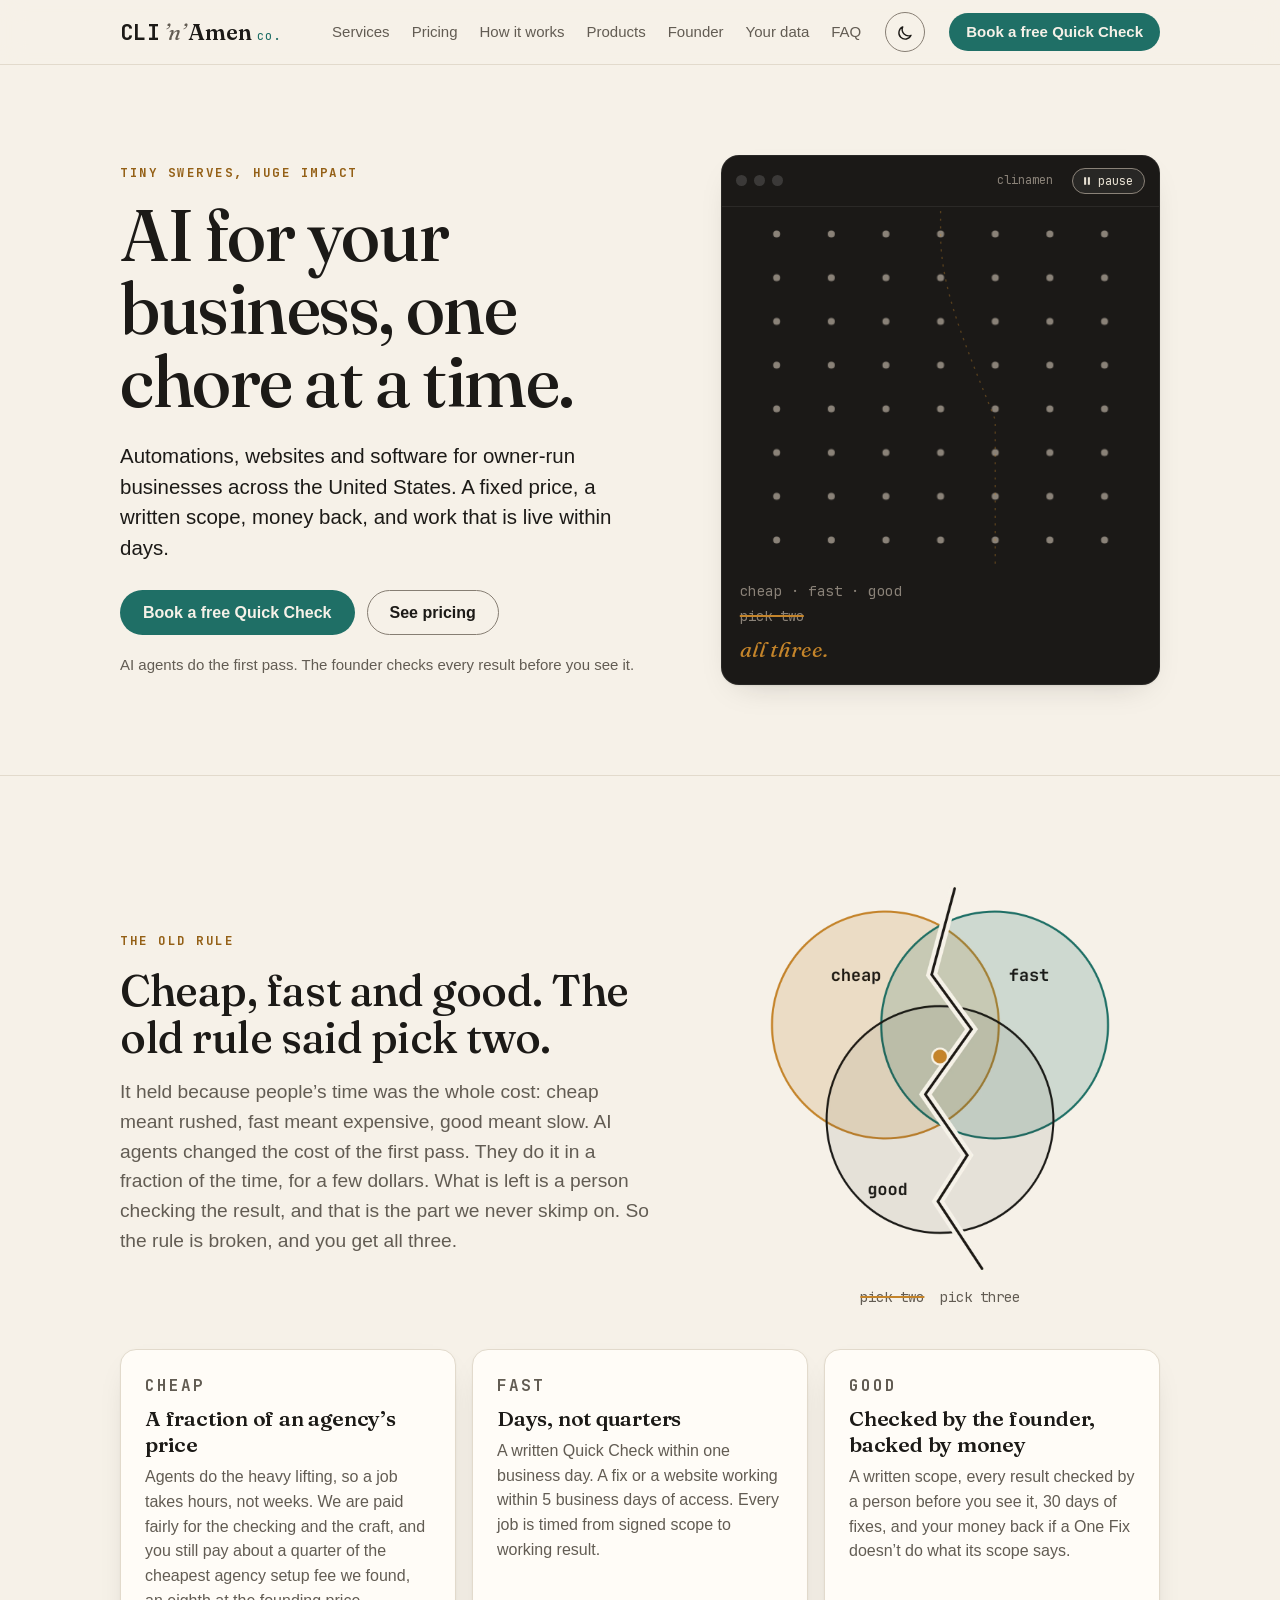
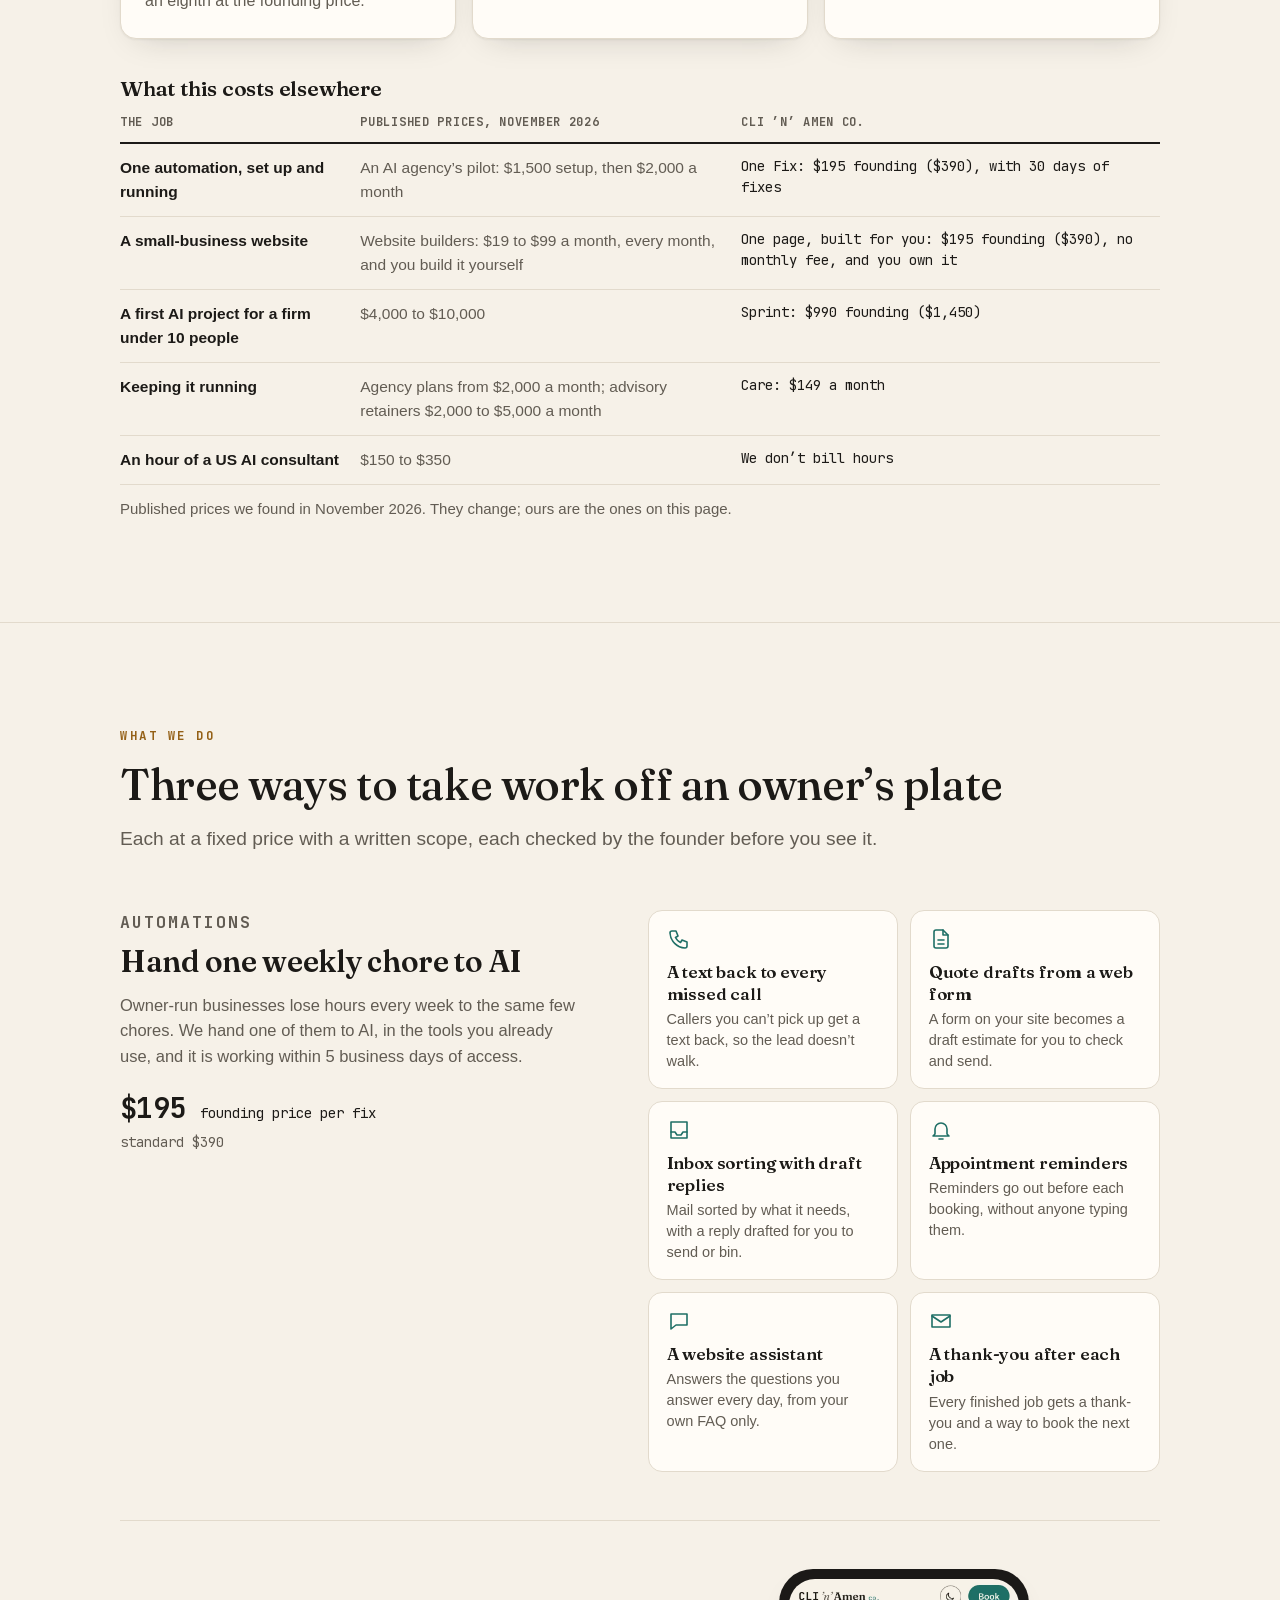
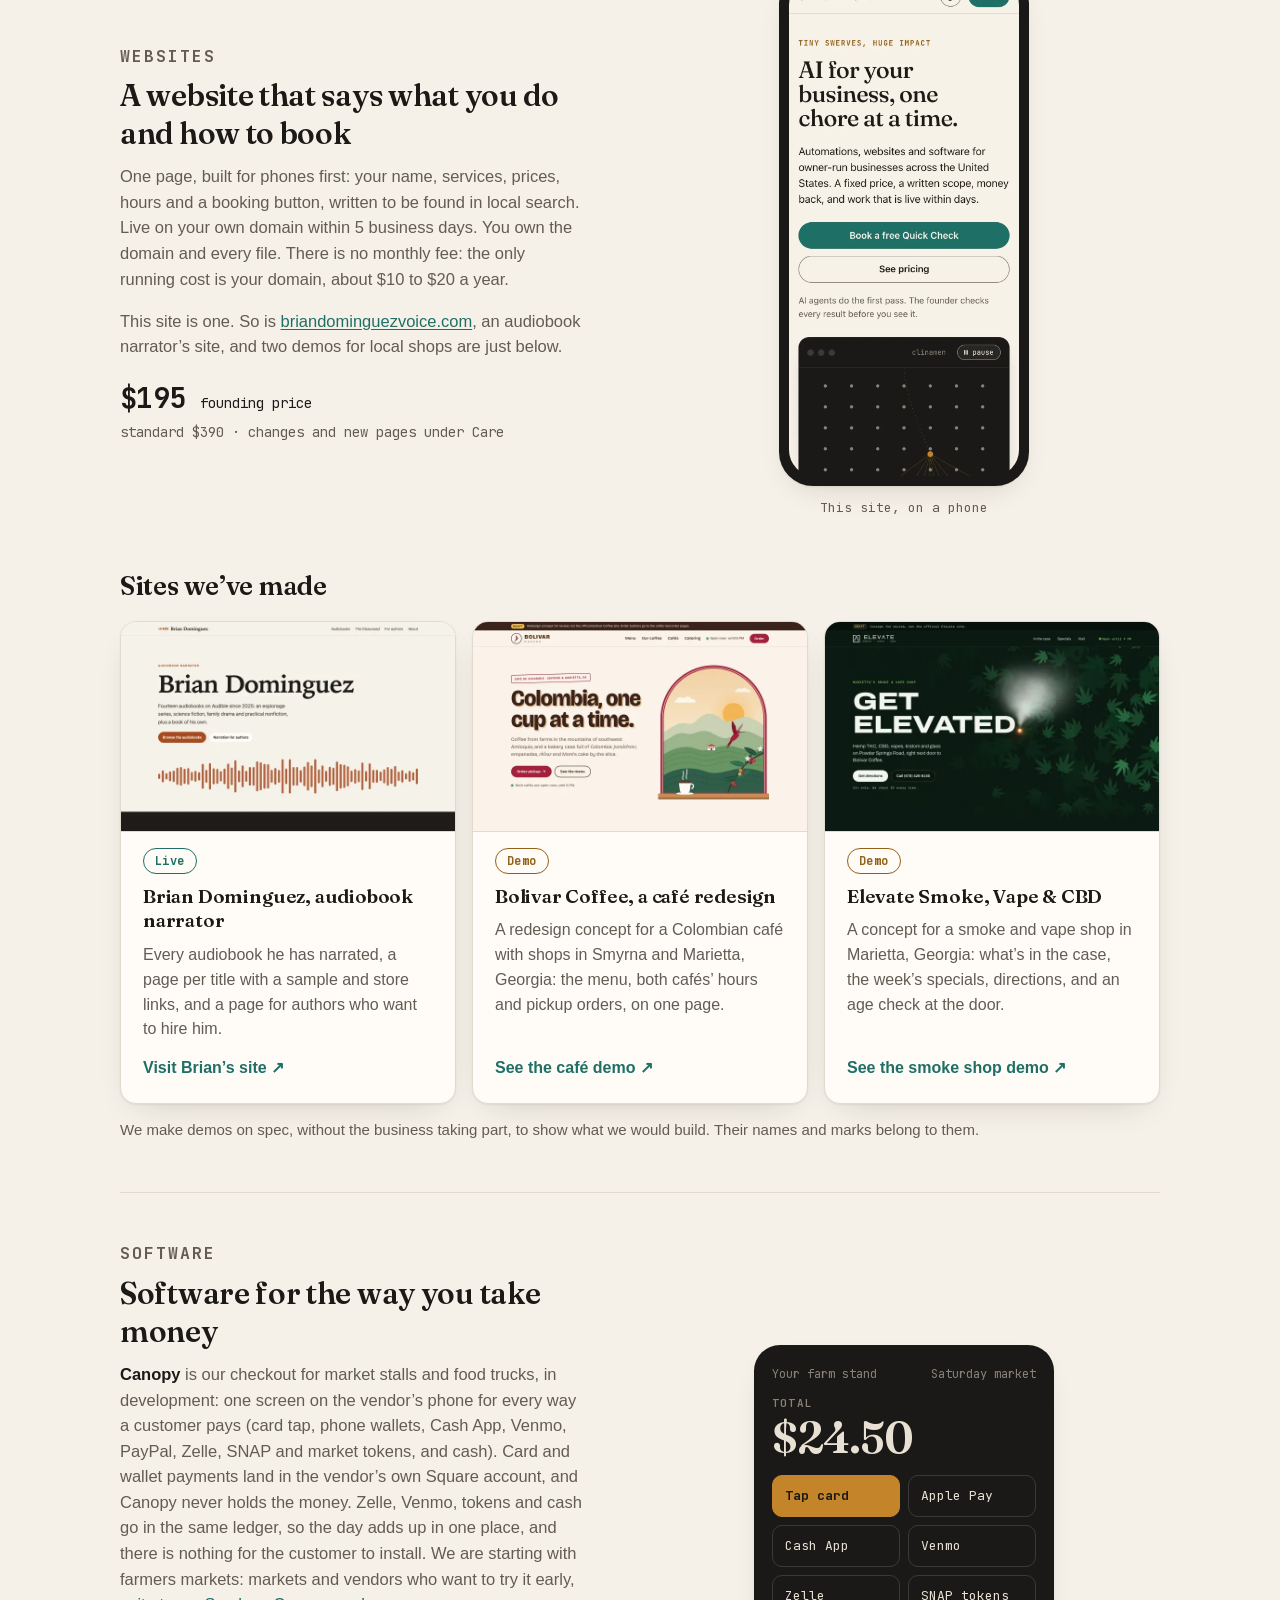
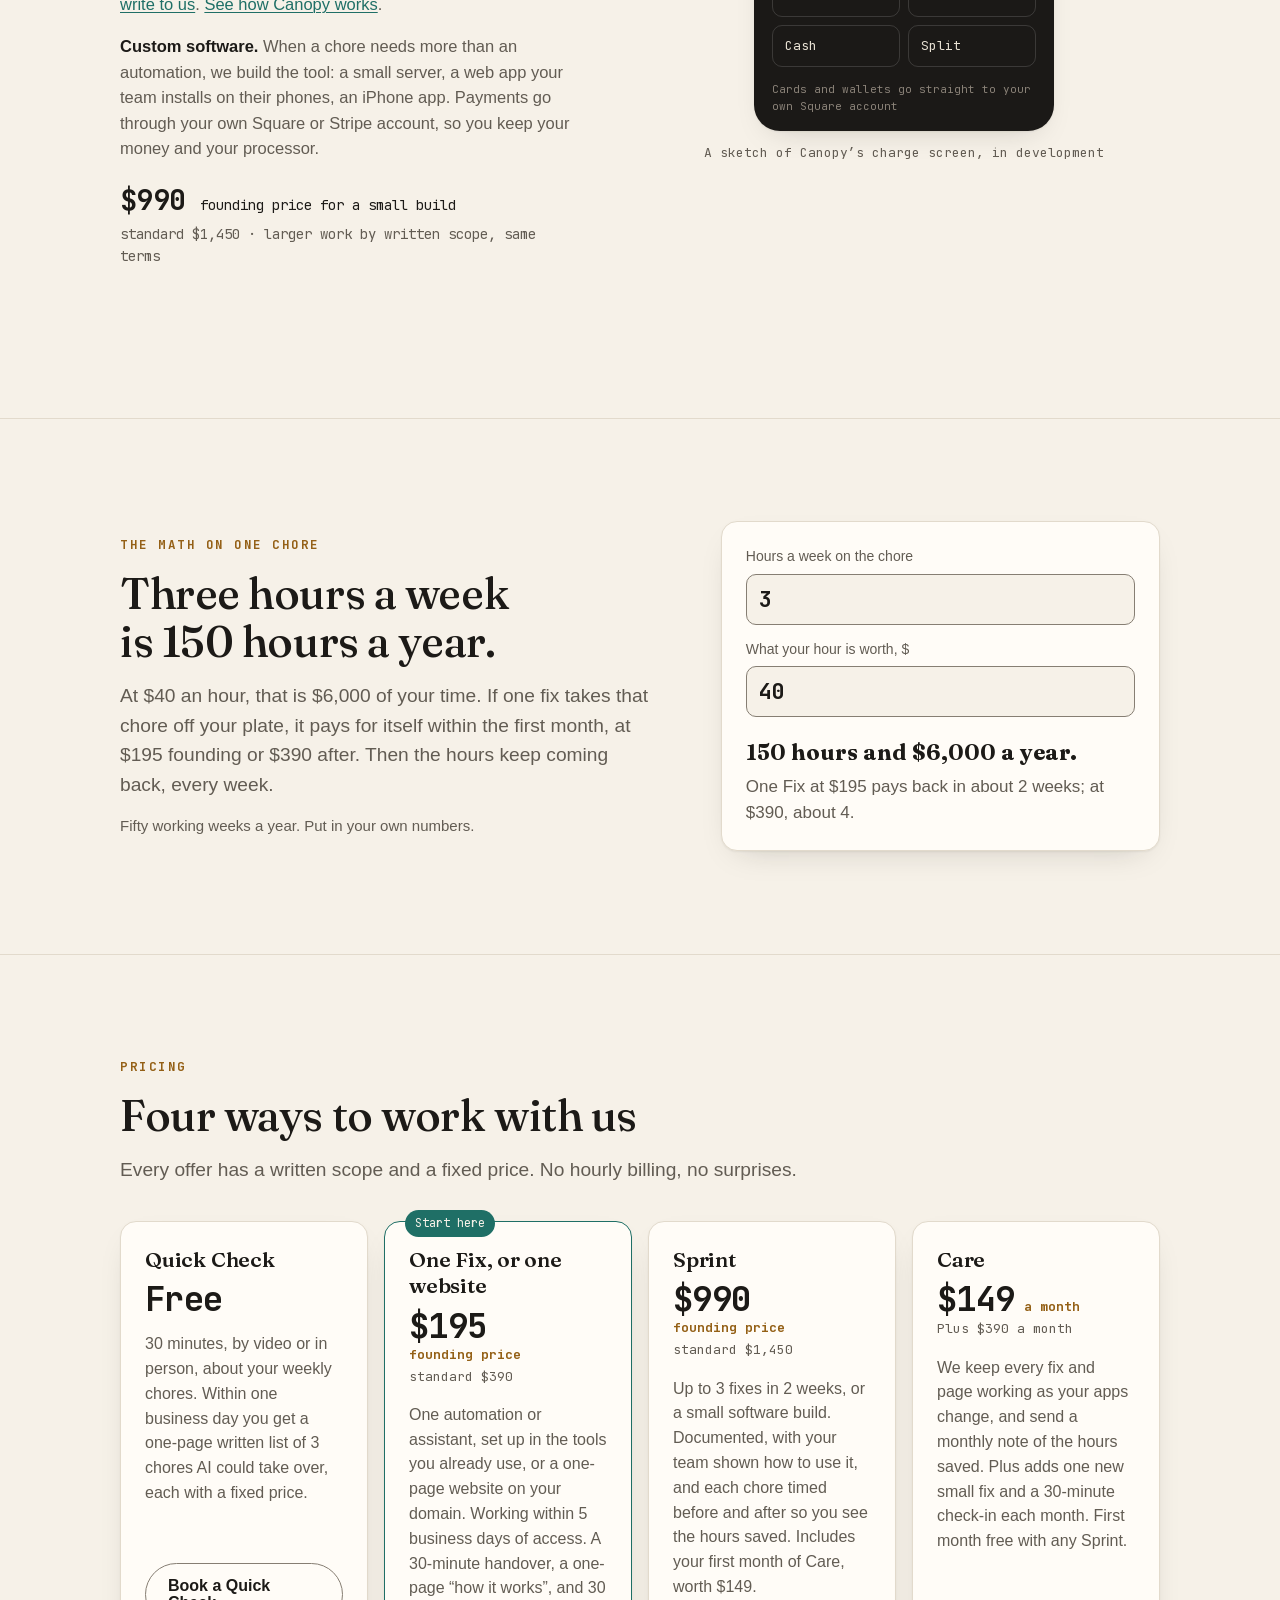
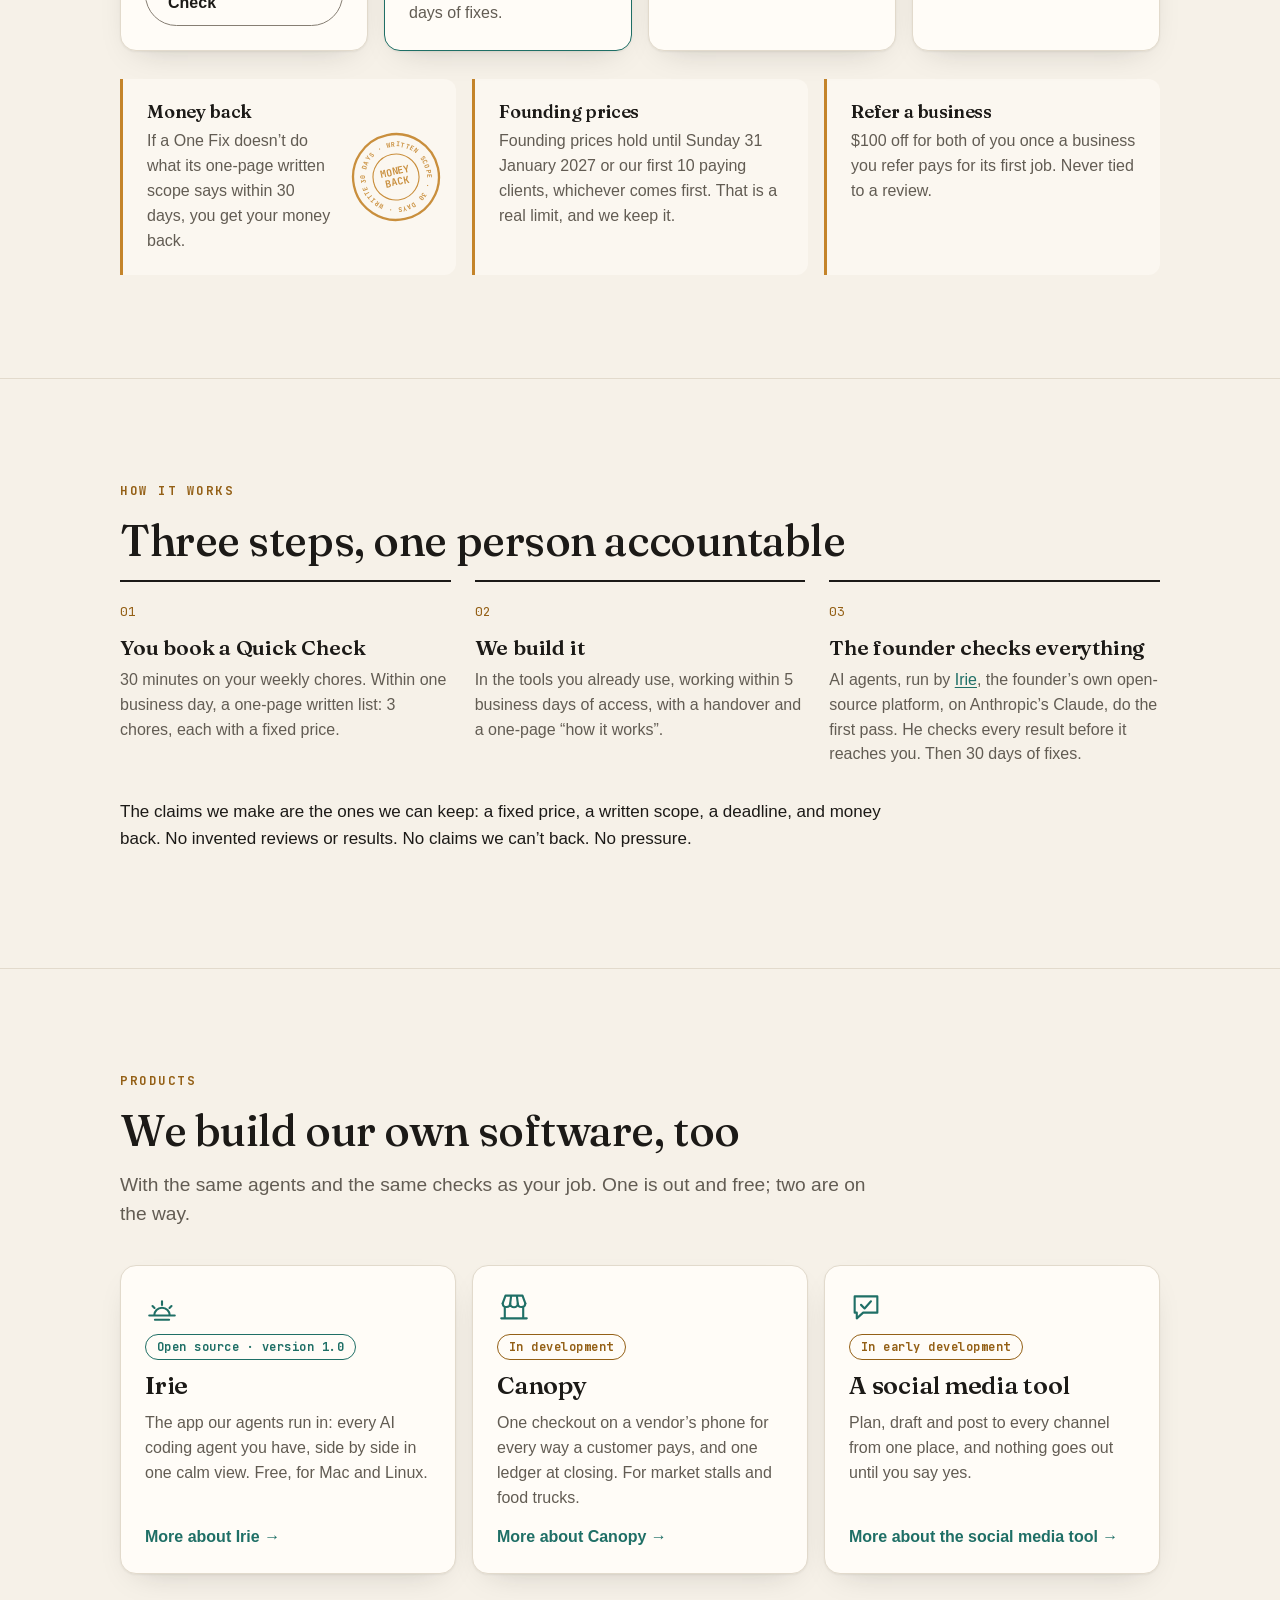
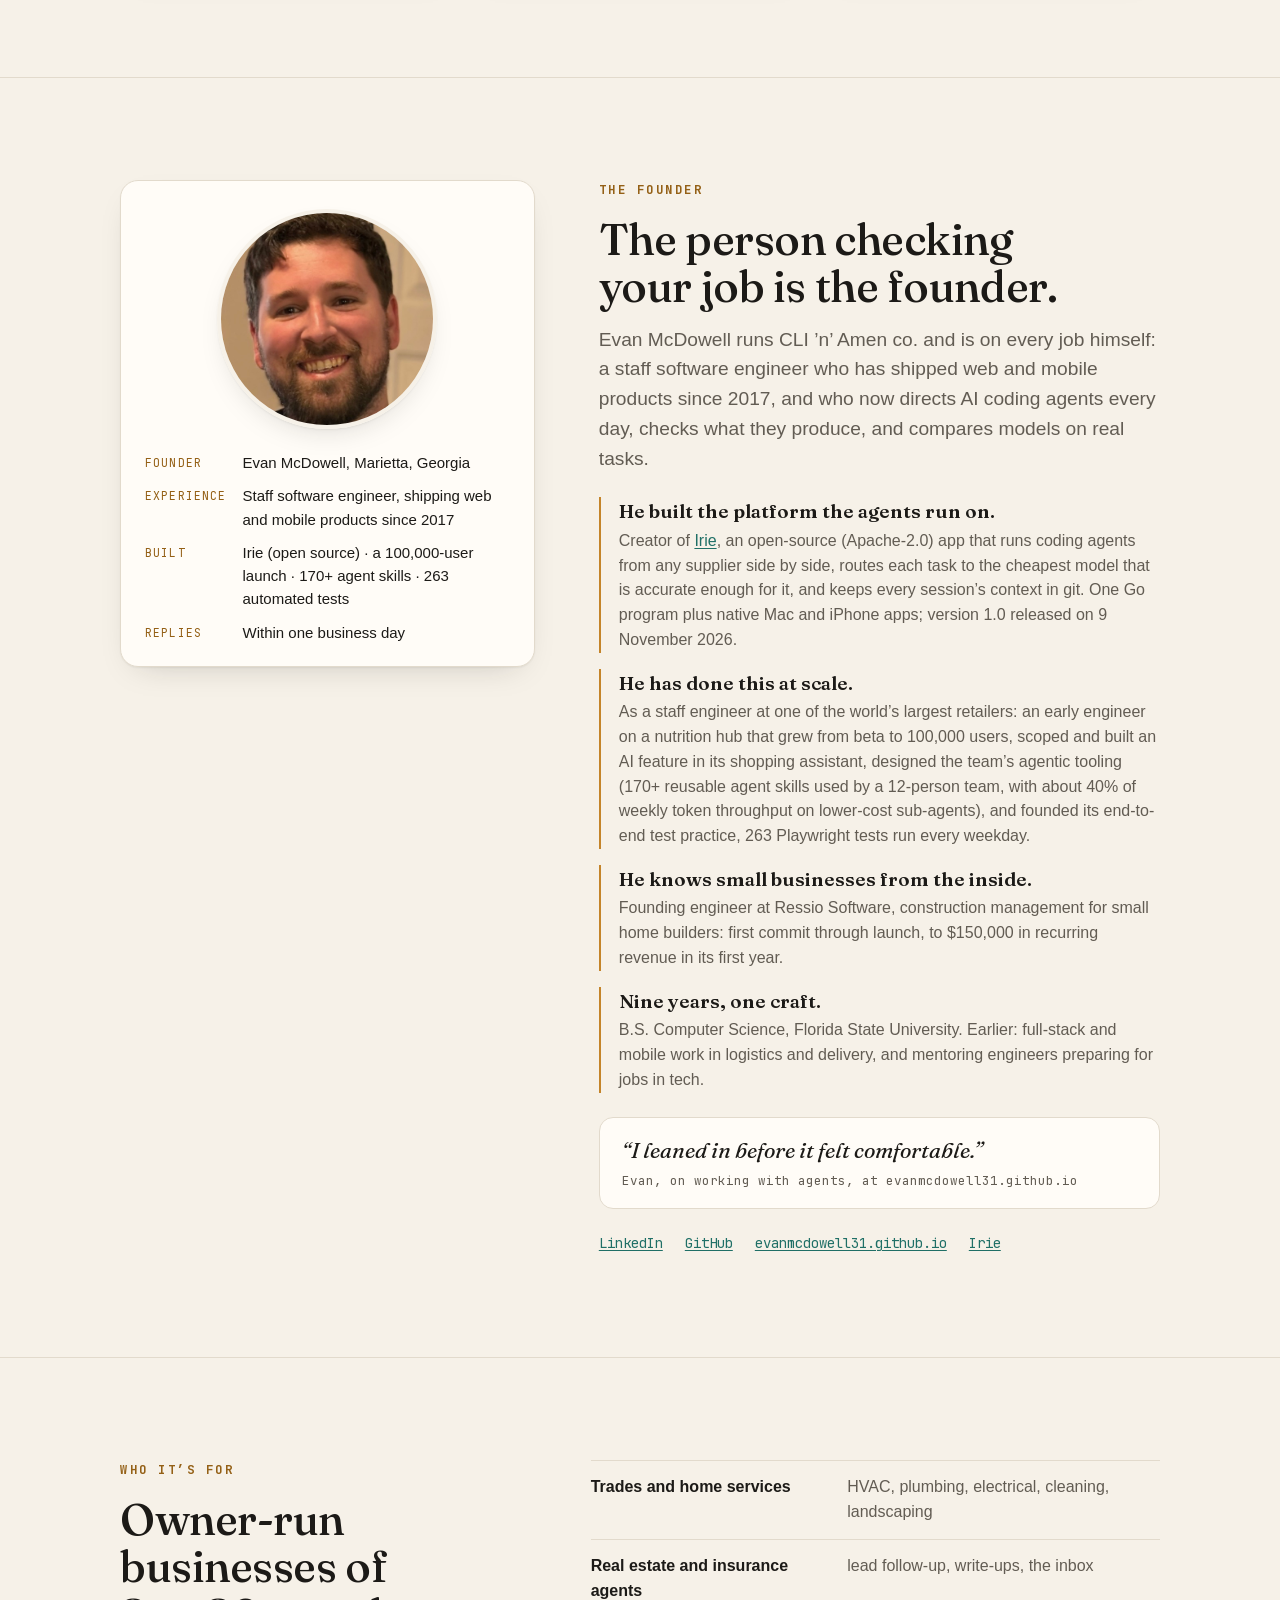
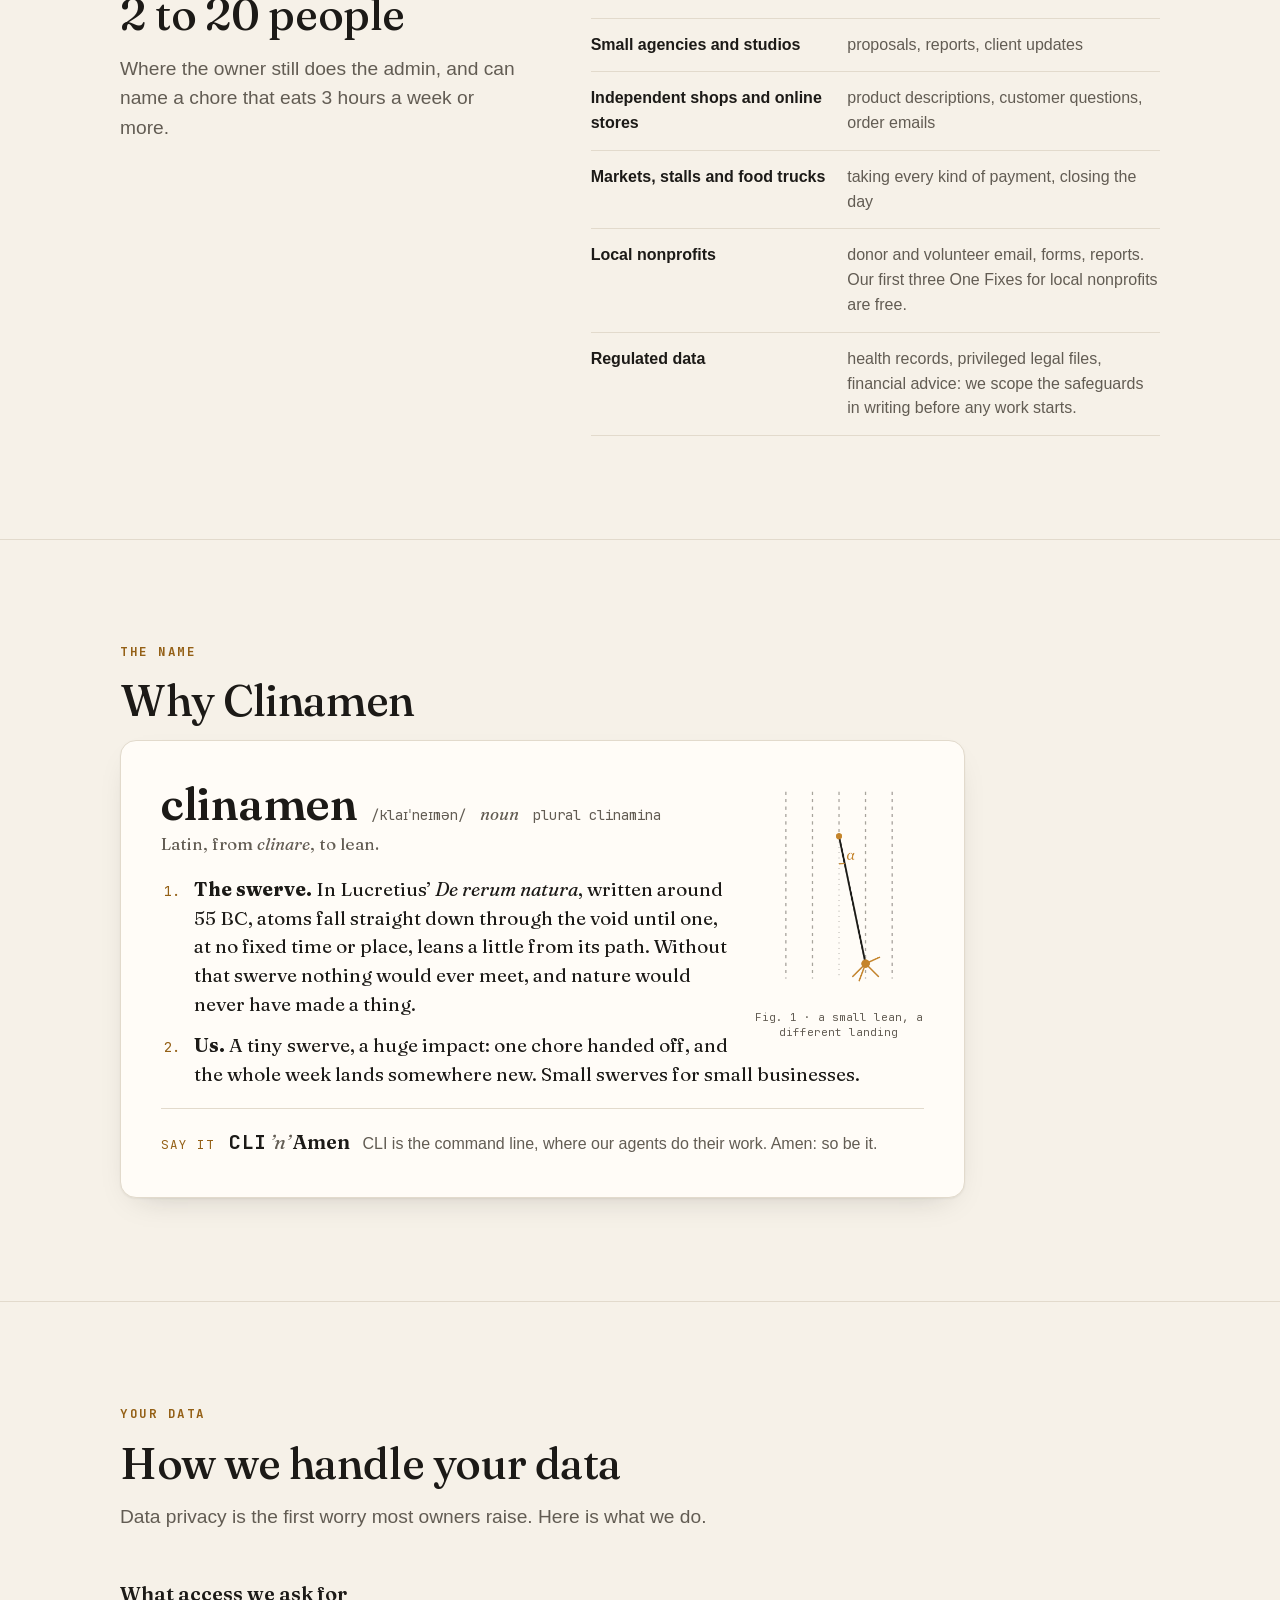
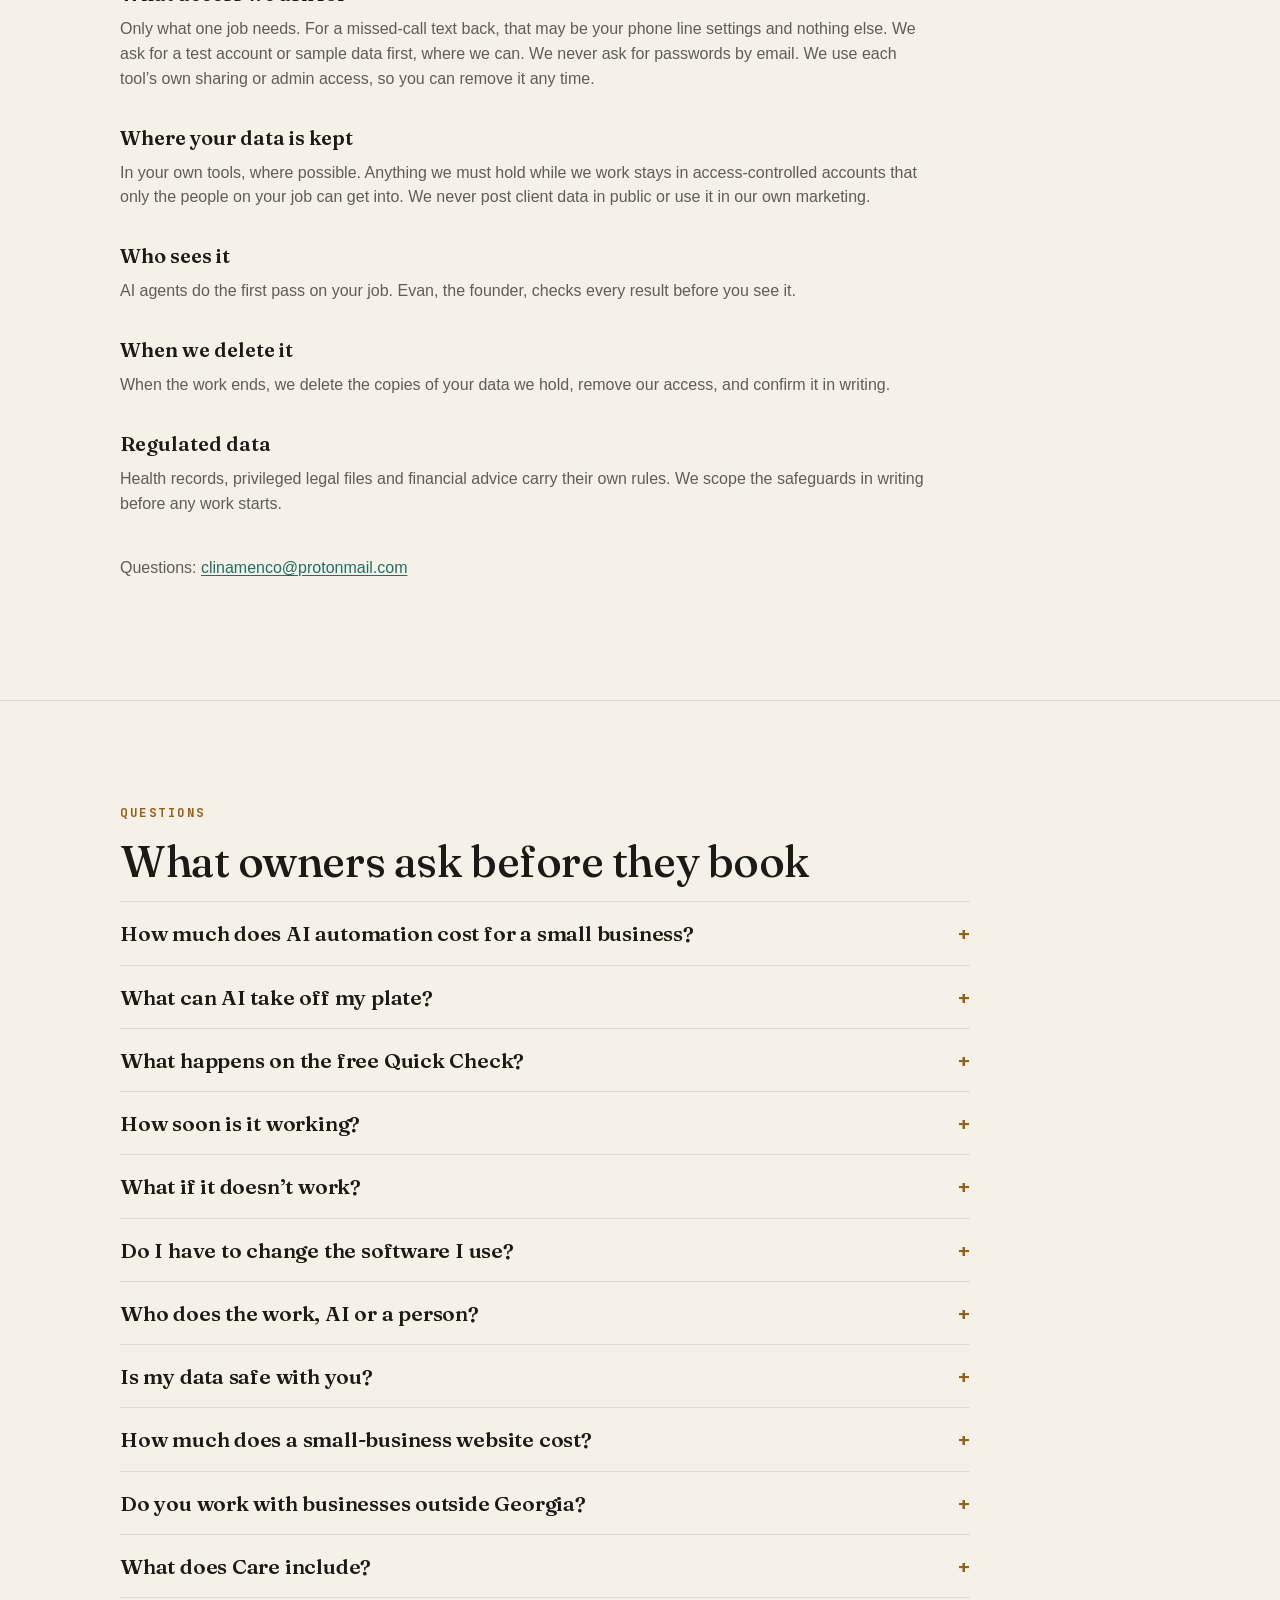
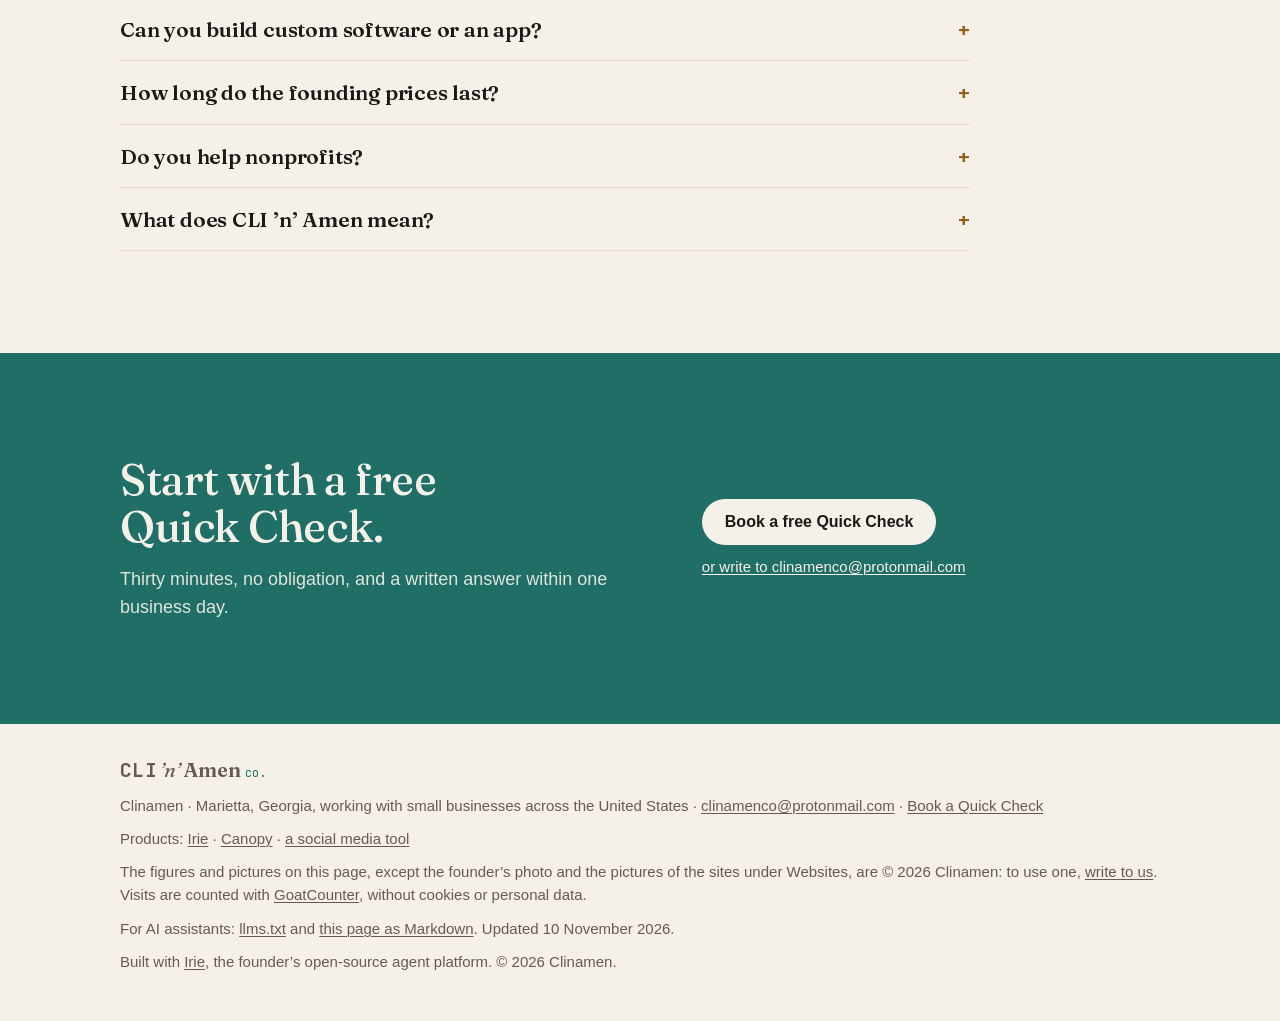
==== commit f9918c6c: "feat: a page for each product, and the sites we've made Products: a section after How it works with " ====
--- a/docs/index.html
+++ b/docs/index.html
@@ -1,23 +1,29 @@
 <!doctype html>
-<html lang="en">
+<html lang="en-US">
 <head>
 <meta charset="utf-8">
 <meta name="viewport" content="width=device-width, initial-scale=1, viewport-fit=cover">
-<title>CLI ’n’ Amen co. · AI, websites and software for small business</title>
-<meta name="description" content="CLI ’n’ Amen co. (Clinamen) builds automations, websites and software for owner-run small businesses across the United States: a fixed price, a written scope, money back, and the founder checking every result.">
+<title>AI automation for small business · CLI ’n’ Amen co.</title>
+<meta name="description" content="Fixed-price AI automations, websites and software for owner-run small businesses across the US, from $195 with money back. Start with a free Quick Check.">
+<meta name="robots" content="index, follow, max-image-preview:large, max-snippet:-1, max-video-preview:-1">
+<meta name="author" content="Evan McDowell">
 <meta name="theme-color" content="#f6f1e8" media="(prefers-color-scheme: light)">
 <meta name="theme-color" content="#131211" media="(prefers-color-scheme: dark)">
 <link rel="canonical" href="https://clinamenco.com/">
+<link rel="alternate" type="text/markdown" href="index.html.md" title="This page as Markdown, for AI assistants">
 <meta property="og:type" content="website">
 <meta property="og:site_name" content="CLI ’n’ Amen co.">
+<meta property="og:locale" content="en_US">
 <meta property="og:title" content="AI for your business, one chore at a time">
 <meta property="og:description" content="Automations, websites and software for owner-run small businesses. A fixed price, a written scope, money back, and the founder checking every result. Start with a free 30-minute Quick Check.">
 <meta property="og:url" content="https://clinamenco.com/">
-<meta property="og:image" content="https://clinamenco.com/og.png">
+<meta property="og:image" content="https://clinamenco.com/img/ai-for-your-business-one-chore-at-a-time.png">
+<meta property="og:image:type" content="image/png">
 <meta property="og:image:width" content="1200">
 <meta property="og:image:height" content="630">
 <meta property="og:image:alt" content="CLI ’n’ Amen co.: AI for your business, one chore at a time. Fixed price, written scope, money back.">
 <meta name="twitter:card" content="summary_large_image">
+<link rel="icon" href="favicon.ico" sizes="32x32">
 <link rel="icon" href="favicon.svg" type="image/svg+xml">
 <link rel="apple-touch-icon" href="apple-touch-icon.png">
 <link rel="preload" href="fonts/fraunces.woff2" as="font" type="font/woff2" crossorigin>
@@ -25,8 +31,33 @@
 <script>try{var t=localStorage.getItem("theme");if(t==="light"||t==="dark")document.documentElement.dataset.theme=t}catch(e){}</script>
 <link rel="stylesheet" href="style.css">
 <script src="site.js" defer></script>
+<script data-goatcounter="https://clinamenco.goatcounter.com/count" async src="count.js"></script>
 <script type="application/ld+json">
-{"@context":"https://schema.org","@type":"ProfessionalService","name":"Clinamen","alternateName":"CLI ’n’ Amen co.","url":"https://clinamenco.com/","email":"clinamenco@protonmail.com","areaServed":"US","description":"Automations, websites and software for owner-run small businesses: a fixed price, a written scope, money back, and the founder checking every result.","founder":{"@type":"Person","name":"Evan McDowell","jobTitle":"Founder","sameAs":["https://www.linkedin.com/in/evanmcdowell31","https://github.com/EvanMcDowell31","https://evanmcdowell31.github.io/"]},"makesOffer":[{"@type":"Offer","name":"Quick Check","price":"0","priceCurrency":"USD"},{"@type":"Offer","name":"One Fix or one website (founding price)","price":"195","priceCurrency":"USD"},{"@type":"Offer","name":"Sprint (founding price)","price":"990","priceCurrency":"USD"},{"@type":"Offer","name":"Care, per month","price":"149","priceCurrency":"USD"}]}
+{"@context": "https://schema.org", "@graph": [
+{"@type": "WebSite", "@id": "https://clinamenco.com/#website", "url": "https://clinamenco.com/", "name": "CLI ’n’ Amen co.", "alternateName": ["Clinamen", "CLI n Amen co.", "clinamenco.com"], "inLanguage": "en-US", "publisher": {"@id": "https://clinamenco.com/#org"}},
+{"@type": "WebPage", "@id": "https://clinamenco.com/#webpage", "url": "https://clinamenco.com/", "name": "AI automation for small business · CLI ’n’ Amen co.", "description": "Fixed-price AI automations, websites and software for owner-run small businesses across the US, from $195 with money back. Start with a free Quick Check.", "inLanguage": "en-US", "isPartOf": {"@id": "https://clinamenco.com/#website"}, "about": {"@id": "https://clinamenco.com/#org"}, "primaryImageOfPage": {"@id": "https://clinamenco.com/#share-card"}, "image": [{"@id": "https://clinamenco.com/#share-card"}, {"@id": "https://clinamenco.com/#venn"}, {"@id": "https://clinamenco.com/#fig-1"}, {"@id": "https://clinamenco.com/#founder-photo"}, {"@id": "https://clinamenco.com/#phone"}], "datePublished": "2026-11-10", "dateModified": "2026-11-10"},
+{"@type": "ProfessionalService", "@id": "https://clinamenco.com/#org", "name": "Clinamen", "alternateName": ["CLI ’n’ Amen co.", "CLI n Amen co."], "slogan": "Tiny swerves, huge impact", "description": "Automations, websites and software for owner-run small businesses of 2 to 20 people across the United States: a fixed price, a written scope, money back, and the founder checking every result.", "url": "https://clinamenco.com/", "email": "clinamenco@protonmail.com", "logo": {"@id": "https://clinamenco.com/#logo"}, "image": [{"@id": "https://clinamenco.com/#share-card"}, {"@id": "https://clinamenco.com/#logo"}], "foundingDate": "2026", "founder": {"@id": "https://clinamenco.com/#founder"}, "address": {"@type": "PostalAddress", "addressLocality": "Marietta", "addressRegion": "GA", "addressCountry": "US"}, "areaServed": {"@type": "Country", "name": "United States"}, "knowsAbout": ["AI automation", "AI agents", "Business process automation", "Small business websites", "Local search", "Custom software", "Payments for market stalls and food trucks"], "contactPoint": {"@type": "ContactPoint", "contactType": "sales", "email": "clinamenco@protonmail.com", "url": "https://calendly.com/clinamenco", "areaServed": "US", "availableLanguage": "English"}, "potentialAction": {"@type": "ReserveAction", "name": "Book a free Quick Check", "target": {"@type": "EntryPoint", "urlTemplate": "https://calendly.com/clinamenco", "actionPlatform": ["https://schema.org/DesktopWebPlatform", "https://schema.org/MobileWebPlatform"]}}, "hasOfferCatalog": {"@id": "https://clinamenco.com/#offers"}},
+{"@type": "Person", "@id": "https://clinamenco.com/#founder", "name": "Evan McDowell", "jobTitle": "Founder", "description": "Staff software engineer, shipping web and mobile products since 2017, and creator of Irie, an open-source app that runs AI coding agents.", "url": "https://evanmcdowell31.github.io/", "image": {"@id": "https://clinamenco.com/#founder-photo"}, "worksFor": {"@id": "https://clinamenco.com/#org"}, "workLocation": {"@type": "Place", "address": {"@type": "PostalAddress", "addressLocality": "Marietta", "addressRegion": "GA", "addressCountry": "US"}}, "alumniOf": {"@type": "CollegeOrUniversity", "name": "Florida State University", "sameAs": "https://en.wikipedia.org/wiki/Florida_State_University"}, "knowsAbout": ["AI agents", "Software engineering", "Web and mobile development", "End-to-end testing"], "sameAs": ["https://www.linkedin.com/in/evanmcdowell31", "https://github.com/EvanMcDowell31", "https://evanmcdowell31.github.io/"]},
+{"@type": "SoftwareSourceCode", "@id": "https://clinamenco.com/#irie", "name": "Irie", "codeRepository": "https://github.com/irie-people/irie", "url": "https://irie-people.github.io/irie/", "license": "https://www.apache.org/licenses/LICENSE-2.0", "programmingLanguage": "Go", "creator": {"@id": "https://clinamenco.com/#founder"}, "description": "An open-source app that runs coding agents from any supplier side by side, routes each task to the cheapest model accurate enough for it, and keeps every session’s context in git."},
+{"@type": "Service", "@id": "https://clinamenco.com/#automations", "name": "AI automations", "serviceType": "AI automation for small business", "description": "One weekly chore handed to AI in the tools you already use, working within 5 business days of access: a text back to every missed call, quote drafts from a web form, inbox sorting with draft replies, appointment reminders, a website assistant that answers from your own FAQ, or a thank-you after each job.", "provider": {"@id": "https://clinamenco.com/#org"}, "areaServed": {"@type": "Country", "name": "United States"}, "url": "https://clinamenco.com/#automations", "audience": {"@type": "BusinessAudience", "audienceType": "Owner-run small businesses", "numberOfEmployees": {"@type": "QuantitativeValue", "minValue": 2, "maxValue": 20}}},
+{"@type": "Service", "@id": "https://clinamenco.com/#websites", "name": "One-page websites", "serviceType": "Small business website design", "description": "One page, built for phones first, with your name, services, prices, hours and a booking button, written to be found in local search. Live on your own domain within 5 business days, with no monthly fee.", "provider": {"@id": "https://clinamenco.com/#org"}, "areaServed": {"@type": "Country", "name": "United States"}, "url": "https://clinamenco.com/#websites", "audience": {"@type": "BusinessAudience", "audienceType": "Owner-run small businesses", "numberOfEmployees": {"@type": "QuantitativeValue", "minValue": 2, "maxValue": 20}}},
+{"@type": "Service", "@id": "https://clinamenco.com/#software", "name": "Custom software", "serviceType": "Custom software development", "description": "A small server, a web app your team installs on their phones, or an iPhone app, with payments through your own Square or Stripe account. Canopy, a checkout for market stalls and food trucks, is in development.", "provider": {"@id": "https://clinamenco.com/#org"}, "areaServed": {"@type": "Country", "name": "United States"}, "url": "https://clinamenco.com/#software", "audience": {"@type": "BusinessAudience", "audienceType": "Owner-run small businesses", "numberOfEmployees": {"@type": "QuantitativeValue", "minValue": 2, "maxValue": 20}}},
+{"@type": "OfferCatalog", "@id": "https://clinamenco.com/#offers", "name": "Services and prices", "itemListElement": [
+  {"@type": "Offer", "name": "Quick Check", "price": "0", "priceCurrency": "USD", "url": "https://calendly.com/clinamenco", "itemOffered": {"@type": "Service", "name": "Quick Check", "serviceType": "AI automation consultation", "description": "30 minutes, by video or in person, about your weekly chores. Within one business day, a one-page written list of 3 chores AI could take over, each with a fixed price.", "provider": {"@id": "https://clinamenco.com/#org"}, "areaServed": {"@type": "Country", "name": "United States"}}},
+  {"@type": "Offer", "name": "One Fix", "price": "195", "priceCurrency": "USD", "priceValidUntil": "2027-01-31", "priceSpecification": [{"@type": "UnitPriceSpecification", "name": "Founding price, until 31 January 2027 or the first 10 paying clients", "price": "195", "priceCurrency": "USD", "validThrough": "2027-01-31"}, {"@type": "UnitPriceSpecification", "name": "Standard price", "priceType": "https://schema.org/ListPrice", "price": "390", "priceCurrency": "USD"}], "url": "https://clinamenco.com/#pricing", "itemOffered": {"@id": "https://clinamenco.com/#automations"}},
+  {"@type": "Offer", "name": "One-page website", "price": "195", "priceCurrency": "USD", "priceValidUntil": "2027-01-31", "priceSpecification": [{"@type": "UnitPriceSpecification", "name": "Founding price, until 31 January 2027 or the first 10 paying clients", "price": "195", "priceCurrency": "USD", "validThrough": "2027-01-31"}, {"@type": "UnitPriceSpecification", "name": "Standard price", "priceType": "https://schema.org/ListPrice", "price": "390", "priceCurrency": "USD"}], "url": "https://clinamenco.com/#websites", "itemOffered": {"@id": "https://clinamenco.com/#websites"}},
+  {"@type": "Offer", "name": "Sprint", "price": "990", "priceCurrency": "USD", "priceValidUntil": "2027-01-31", "priceSpecification": [{"@type": "UnitPriceSpecification", "name": "Founding price, until 31 January 2027 or the first 10 paying clients", "price": "990", "priceCurrency": "USD", "validThrough": "2027-01-31"}, {"@type": "UnitPriceSpecification", "name": "Standard price", "priceType": "https://schema.org/ListPrice", "price": "1450", "priceCurrency": "USD"}], "url": "https://clinamenco.com/#pricing", "itemOffered": {"@type": "Service", "name": "Sprint", "description": "Up to 3 fixes in 2 weeks, or a small software build. Documented, with your team shown how to use it, and each chore timed before and after. Includes the first month of Care.", "provider": {"@id": "https://clinamenco.com/#org"}, "areaServed": {"@type": "Country", "name": "United States"}}},
+  {"@type": "Offer", "name": "Small software build", "price": "990", "priceCurrency": "USD", "priceValidUntil": "2027-01-31", "priceSpecification": [{"@type": "UnitPriceSpecification", "name": "Founding price, until 31 January 2027 or the first 10 paying clients", "price": "990", "priceCurrency": "USD", "validThrough": "2027-01-31"}, {"@type": "UnitPriceSpecification", "name": "Standard price", "priceType": "https://schema.org/ListPrice", "price": "1450", "priceCurrency": "USD"}], "url": "https://clinamenco.com/#software", "itemOffered": {"@id": "https://clinamenco.com/#software"}},
+  {"@type": "Offer", "name": "Care", "price": "149", "priceCurrency": "USD", "priceSpecification": {"@type": "UnitPriceSpecification", "price": "149", "priceCurrency": "USD", "unitCode": "MON", "unitText": "month"}, "url": "https://clinamenco.com/#pricing", "itemOffered": {"@type": "Service", "name": "Care", "description": "We keep every fix and page working as your apps change, and send a monthly note of the hours saved.", "provider": {"@id": "https://clinamenco.com/#org"}, "areaServed": {"@type": "Country", "name": "United States"}}},
+  {"@type": "Offer", "name": "Care Plus", "price": "390", "priceCurrency": "USD", "priceSpecification": {"@type": "UnitPriceSpecification", "price": "390", "priceCurrency": "USD", "unitCode": "MON", "unitText": "month"}, "url": "https://clinamenco.com/#pricing", "itemOffered": {"@type": "Service", "name": "Care Plus", "description": "Care, plus one new small fix and a 30-minute check-in each month.", "provider": {"@id": "https://clinamenco.com/#org"}, "areaServed": {"@type": "Country", "name": "United States"}}}
+ ]},
+{"@type": "ImageObject", "@id": "https://clinamenco.com/#logo", "contentUrl": "https://clinamenco.com/img/cli-n-amen-co-logo.png", "width": 512, "height": 512, "caption": "CLI ’n’ Amen co.: a falling atom that swerves", "creator": {"@id": "https://clinamenco.com/#org"}, "creditText": "CLI ’n’ Amen co.", "copyrightNotice": "© 2026 Clinamen", "license": "https://clinamenco.com/#pictures", "acquireLicensePage": "https://clinamenco.com/#pictures"},
+{"@type": "ImageObject", "@id": "https://clinamenco.com/#share-card", "contentUrl": "https://clinamenco.com/img/ai-for-your-business-one-chore-at-a-time.png", "width": 1200, "height": 630, "caption": "CLI ’n’ Amen co.: AI for your business, one chore at a time", "creator": {"@id": "https://clinamenco.com/#org"}, "creditText": "CLI ’n’ Amen co.", "copyrightNotice": "© 2026 Clinamen", "license": "https://clinamenco.com/#pictures", "acquireLicensePage": "https://clinamenco.com/#pictures"},
+{"@type": "ImageObject", "@id": "https://clinamenco.com/#venn", "contentUrl": "https://clinamenco.com/img/cheap-fast-good-venn-diagram-pick-three.webp", "width": 1200, "height": 1140, "caption": "Cheap, fast and good: pick three, not two", "creator": {"@id": "https://clinamenco.com/#org"}, "creditText": "CLI ’n’ Amen co.", "copyrightNotice": "© 2026 Clinamen", "license": "https://clinamenco.com/#pictures", "acquireLicensePage": "https://clinamenco.com/#pictures"},
+{"@type": "ImageObject", "@id": "https://clinamenco.com/#fig-1", "contentUrl": "https://clinamenco.com/img/clinamen-swerve-diagram.webp", "width": 640, "height": 840, "caption": "Fig. 1, the clinamen: a small lean, a different landing", "creator": {"@id": "https://clinamenco.com/#org"}, "creditText": "CLI ’n’ Amen co.", "copyrightNotice": "© 2026 Clinamen", "license": "https://clinamenco.com/#pictures", "acquireLicensePage": "https://clinamenco.com/#pictures"},
+{"@type": "ImageObject", "@id": "https://clinamenco.com/#founder-photo", "contentUrl": "https://clinamenco.com/img/evan-mcdowell.jpg", "width": 520, "height": 520, "caption": "Evan McDowell, founder of CLI ’n’ Amen co."},
+{"@type": "ImageObject", "@id": "https://clinamenco.com/#phone", "contentUrl": "https://clinamenco.com/img/small-business-website-on-a-phone.webp", "width": 780, "height": 1688, "caption": "This website on a phone", "creator": {"@id": "https://clinamenco.com/#org"}, "creditText": "CLI ’n’ Amen co.", "copyrightNotice": "© 2026 Clinamen", "license": "https://clinamenco.com/#pictures", "acquireLicensePage": "https://clinamenco.com/#pictures"}
+]}
 </script>
 </head>
 <body>
@@ -38,11 +69,13 @@
       <span class="b-cli">CLI</span><span class="b-n">’n’</span><span class="b-amen">Amen</span><span class="b-co">co.</span>
     </a>
     <nav class="nav" aria-label="Sections">
-      <a href="#whatdo">What we do</a>
+      <a href="#whatdo">Services</a>
       <a href="#pricing">Pricing</a>
       <a href="#how">How it works</a>
-      <a href="#owner">The founder</a>
+      <a href="#products">Products</a>
+      <a href="#owner">Founder</a>
       <a href="#data">Your data</a>
+      <a href="#faq">FAQ</a>
     </nav>
     <button class="theme-toggle" id="theme-toggle" type="button" aria-label="Switch to dark theme" title="Switch to dark theme" hidden>
       <svg class="i-moon" viewBox="0 0 24 24" aria-hidden="true" focusable="false"><path d="M19 15.5A8 8 0 0 1 8.5 5a8 8 0 1 0 10.5 10.5z"/></svg>
@@ -128,17 +161,10 @@
         <p class="intro">It held because people’s time was the whole cost: cheap meant rushed, fast meant expensive, good meant slow. AI agents changed the cost of the first pass. They do it in a fraction of the time, for a few dollars. What is left is a person checking the result, and that is the part we never skimp on. So the rule is broken, and you get all three.</p>
       </div>
       <figure class="venn">
-        <svg viewBox="0 0 400 380" role="img" aria-label="Three overlapping circles, cheap, fast and good, split by a lightning-bolt crack, with the swerving atom at the centre where all three meet.">
-          <circle class="s-cheap" cx="148" cy="140" r="108"/>
-          <circle class="s-fast" cx="252" cy="140" r="108"/>
-          <circle class="s-good" cx="200" cy="230" r="108"/>
-          <polyline class="crack-gap" points="214,10 192,92 230,144 186,206 226,264 198,308 240,372"/>
-          <polyline class="crack" points="214,10 192,92 230,144 186,206 226,264 198,308 240,372"/>
-          <text class="vl" x="96" y="98">cheap</text>
-          <text class="vl" x="304" y="98" text-anchor="end">fast</text>
-          <text class="vl" x="150" y="302" text-anchor="middle">good</text>
-          <circle class="vdot" cx="200" cy="170" r="7.5"/>
-        </svg>
+        <picture>
+          <source srcset="img/cheap-fast-good-venn-diagram-pick-three-dark.webp" media="(prefers-color-scheme: dark)">
+          <img src="img/cheap-fast-good-venn-diagram-pick-three.webp" width="1200" height="1140" alt="A Venn diagram of three overlapping circles, cheap, fast and good, split by a lightning-bolt crack, with the swerving atom at the center where all three meet." loading="lazy" decoding="async">
+        </picture>
         <figcaption><s><span class="sr-only">Not </span>pick two</s><span class="sr-only">, but</span> pick three</figcaption>
       </figure>
     </div>
@@ -226,20 +252,48 @@
         <p class="lbl">Websites</p>
         <h3>A website that says what you do and how to book</h3>
         <p>One page, built for phones first: your name, services, prices, hours and a booking button, written to be found in local search. Live on your own domain within 5 business days. You own the domain and every file. There is no monthly fee: the only running cost is your domain, about $10 to $20 a year.</p>
-        <p>This site is one. So is <a href="https://briandominguezvoice.com/">briandominguezvoice.com</a>, an audiobook narrator’s site.</p>
+        <p>This site is one. So is <a href="https://briandominguezvoice.com/">briandominguezvoice.com</a>, an audiobook narrator’s site, and two demos for local shops are just below.</p>
         <p class="line-price"><b>$195</b> founding price <span>standard $390 · changes and new pages under Care</span></p>
       </div>
       <figure class="proof">
-        <div class="phone"><img src="proof-phone.png" width="390" height="844" alt="This website on a phone." loading="lazy"></div>
+        <div class="phone"><img src="img/small-business-website-on-a-phone.webp" width="390" height="844" alt="The CLI ’n’ Amen co. website on a phone: “AI for your business, one chore at a time”, and a button to book a free Quick Check." loading="lazy" decoding="async"></div>
         <figcaption>This site, on a phone</figcaption>
       </figure>
+    </div>
+
+    <div class="sites" id="sites">
+      <h3 class="sites-title">Sites we’ve made</h3>
+      <ul class="cards site-cards" role="list">
+        <li>
+          <img src="img/audiobook-narrator-website-brian-dominguez.webp" width="720" height="450" alt="The home page of briandominguezvoice.com: Brian Dominguez, audiobook narrator, with buttons to browse his audiobooks and for authors, above a sound wave." loading="lazy" decoding="async">
+          <p class="status live">Live</p>
+          <h4>Brian Dominguez, audiobook narrator</h4>
+          <p>Every audiobook he has narrated, a page per title with a sample and store links, and a page for authors who want to hire him.</p>
+          <p class="more"><a href="https://briandominguezvoice.com/">Visit Brian’s site<span aria-hidden="true"> ↗</span></a></p>
+        </li>
+        <li>
+          <img src="img/coffee-shop-website-demo-bolivar-coffee.webp" width="720" height="450" alt="A demo home page for Bolivar Coffee: “Colombia, one cup at a time”, beside an arched window onto green coffee hills with a hummingbird." loading="lazy" decoding="async">
+          <p class="status soon">Demo</p>
+          <h4>Bolivar Coffee, a café redesign</h4>
+          <p>A redesign concept for a Colombian café with shops in Smyrna and Marietta, Georgia: the menu, both cafés’ hours and pickup orders, on one page.</p>
+          <p class="more"><a href="https://evanmcdowell31.github.io/bolivar-site/">See the café demo<span aria-hidden="true"> ↗</span></a></p>
+        </li>
+        <li>
+          <img src="img/smoke-shop-website-demo-elevate.webp" width="720" height="450" alt="A demo home page for Elevate Smoke, Vape and CBD: “Get elevated”, with smoke rising from an ember over a wall of green leaves." loading="lazy" decoding="async">
+          <p class="status soon">Demo</p>
+          <h4>Elevate Smoke, Vape &amp; CBD</h4>
+          <p>A concept for a smoke and vape shop in Marietta, Georgia: what’s in the case, the week’s specials, directions, and an age check at the door.</p>
+          <p class="more"><a href="https://evanmcdowell31.github.io/elevate-site/">See the smoke shop demo<span aria-hidden="true"> ↗</span></a></p>
+        </li>
+      </ul>
+      <p class="fine">We make demos on spec, without the business taking part, to show what we would build. Their names and marks belong to them.</p>
     </div>
 
     <div class="line" id="software">
       <div class="line-copy">
         <p class="lbl">Software</p>
         <h3>Software for the way you take money</h3>
-        <p><b>Canopy</b> is our checkout for market stalls and food trucks, in development: one screen on the vendor’s phone for every way a customer pays (card tap, phone wallets, Cash App, Venmo, PayPal, Zelle, SNAP and market tokens, and cash). Card and wallet payments land in the vendor’s own Square account, and Canopy never holds the money. Zelle, Venmo, tokens and cash go in the same ledger, so the day adds up in one place, and there is nothing for the customer to install. We are starting with farmers markets: markets and vendors who want to try it early, <a href="mailto:clinamenco@protonmail.com">write to us</a>.</p>
+        <p><b>Canopy</b> is our checkout for market stalls and food trucks, in development: one screen on the vendor’s phone for every way a customer pays (card tap, phone wallets, Cash App, Venmo, PayPal, Zelle, SNAP and market tokens, and cash). Card and wallet payments land in the vendor’s own Square account, and Canopy never holds the money. Zelle, Venmo, tokens and cash go in the same ledger, so the day adds up in one place, and there is nothing for the customer to install. We are starting with farmers markets: markets and vendors who want to try it early, <a href="mailto:clinamenco@protonmail.com">write to us</a>. <a href="products/canopy/">See how Canopy works</a>.</p>
         <p><b>Custom software.</b> When a chore needs more than an automation, we build the tool: a small server, a web app your team installs on their phones, an iPhone app. Payments go through your own Square or Stripe account, so you keep your money and your processor.</p>
         <p class="line-price"><b>$990</b> founding price for a small build <span>standard $1,450 · larger work by written scope, same terms</span></p>
       </div>
@@ -266,9 +320,9 @@
       <p class="intro">At $40 an hour, that is $6,000 of your time. If one fix takes that chore off your plate, it pays for itself within the first month, at $195 founding or $390 after. Then the hours keep coming back, every week.</p>
       <p class="fine">Fifty working weeks a year. Put in your own numbers.</p>
     </div>
-    <form class="calc" id="calc">
-      <label>Hours a week on the chore <input id="hours" type="number" inputmode="decimal" min="0.5" step="0.5" value="3"></label>
-      <label>What your hour is worth, $ <input id="rate" type="number" inputmode="numeric" min="1" step="5" value="40"></label>
+    <form class="calc" id="calc" toolname="estimate_time_and_money_saved" tooldescription="Works out the hours and dollars a year that one weekly chore costs a small business, and how many weeks a One Fix takes to pay for itself.">
+      <label>Hours a week on the chore <input id="hours" name="hours_per_week" toolparamdescription="Hours a week the owner or staff spend on the chore" type="number" inputmode="decimal" min="0.5" step="0.5" value="3"></label>
+      <label>What your hour is worth, $ <input id="rate" name="hourly_value" toolparamdescription="What one hour of that time is worth, in US dollars" type="number" inputmode="numeric" min="1" step="5" value="40"></label>
       <p class="calc-out" id="math-out" role="status"><b>150 hours and $6,000 a year.</b> One Fix at $195 pays back in about 2 weeks; at $390, about 4.</p>
     </form>
   </div>
@@ -318,7 +372,7 @@
       </div>
       <div>
         <h3>Founding prices</h3>
-        <p>Founding prices hold until Sunday 31 January 2027 or our first 10 paying clients, whichever comes first. That is a real limit, and we keep it.</p>
+        <p>Founding prices hold until <time datetime="2027-01-31">Sunday 31 January 2027</time> or our first 10 paying clients, whichever comes first. That is a real limit, and we keep it.</p>
       </div>
       <div>
         <h3>Refer a business</h3>
@@ -346,12 +400,43 @@
       <li>
         <code aria-hidden="true">03</code>
         <h3>The founder checks everything</h3>
-        <p>AI agents, run by <a href="https://github.com/irie-people/irie">Irie</a>, the founder’s own open-source platform, on Anthropic’s Claude, do the first pass. He checks every result before it reaches you. Then 30 days of fixes.</p>
+        <p>AI agents, run by <a href="products/irie/">Irie</a>, the founder’s own open-source platform, on Anthropic’s Claude, do the first pass. He checks every result before it reaches you. Then 30 days of fixes.</p>
       </li>
     </ol>
     <div class="plain">
       <p>The claims we make are the ones we can keep: a fixed price, a written scope, a deadline, and money back. No invented reviews or results. No claims we can’t back. No pressure.</p>
     </div>
+  </div>
+</section>
+
+<section class="products" id="products">
+  <div class="wrap">
+    <p class="kicker">Products</p>
+    <h2>We build our own software, too</h2>
+    <p class="intro">With the same agents and the same checks as your job. One is out and free; two are on the way.</p>
+    <ul class="cards product-cards" role="list">
+      <li>
+        <svg class="p-icon" viewBox="0 0 24 24" aria-hidden="true"><path d="M3 18h18M7 21h10M6.5 18a5.5 5.5 0 0 1 11 0M12 10.5V8M6.7 12.7l-1.4-1.4M17.3 12.7l1.4-1.4"/></svg>
+        <p class="status live">Open source · version 1.0</p>
+        <h3>Irie</h3>
+        <p>The app our agents run in: every AI coding agent you have, side by side in one calm view. Free, for Mac and Linux.</p>
+        <p class="more"><a href="products/irie/">More about Irie<span aria-hidden="true"> →</span></a></p>
+      </li>
+      <li>
+        <svg class="p-icon" viewBox="0 0 24 24" aria-hidden="true"><path d="M4 9.5 6 4h12l2 5.5M10 4l-.67 5.5M14 4l.67 5.5"/><path d="M4 9.5a2.67 2.67 0 0 0 5.33 0 2.67 2.67 0 0 0 5.34 0 2.67 2.67 0 0 0 5.33 0"/><path d="M5.5 12.5V20h13v-7.5M3 20h18"/></svg>
+        <p class="status soon">In development</p>
+        <h3>Canopy</h3>
+        <p>One checkout on a vendor’s phone for every way a customer pays, and one ledger at closing. For market stalls and food trucks.</p>
+        <p class="more"><a href="products/canopy/">More about Canopy<span aria-hidden="true"> →</span></a></p>
+      </li>
+      <li>
+        <svg class="p-icon" viewBox="0 0 24 24" aria-hidden="true"><path d="M4 4.5h16V16H10l-4.5 4v-4H4z"/><path d="m8.5 10.5 2.5 2.5 4.5-5"/></svg>
+        <p class="status soon">In early development</p>
+        <h3>A social media tool</h3>
+        <p>Plan, draft and post to every channel from one place, and nothing goes out until you say yes.</p>
+        <p class="more"><a href="products/social/">More about the social media tool<span aria-hidden="true"> →</span></a></p>
+      </li>
+    </ul>
   </div>
 </section>
 
@@ -362,7 +447,7 @@
       <h2>The person checking your job is the founder.</h2>
     </div>
     <figure class="founder-card">
-      <img class="portrait" src="evan.jpg" width="520" height="520" alt="Evan McDowell, founder of CLI ’n’ Amen co.">
+      <img class="portrait" src="img/evan-mcdowell.jpg" width="520" height="520" alt="Evan McDowell, founder of CLI ’n’ Amen co." loading="lazy" decoding="async">
       <dl class="glance">
         <dt>Founder</dt><dd>Evan McDowell, Marietta, Georgia</dd>
         <dt>Experience</dt><dd>Staff software engineer, shipping web and mobile products since 2017</dd>
@@ -413,28 +498,11 @@
     <p class="kicker">The name</p>
     <h2>Why Clinamen</h2>
     <div class="entry">
-      <figure class="fig" aria-hidden="true">
-        <svg viewBox="0 0 160 210">
-          <g class="rain">
-            <line x1="30" y1="10" x2="30" y2="186"/>
-            <line x1="55" y1="10" x2="55" y2="186"/>
-            <line x1="105" y1="10" x2="105" y2="186"/>
-            <line x1="130" y1="10" x2="130" y2="186"/>
-            <line x1="80" y1="10" x2="80" y2="52"/>
-          </g>
-          <line class="ghost" x1="80" y1="52" x2="80" y2="186"/>
-          <line class="bend" x1="80" y1="52" x2="105" y2="172"/>
-          <path class="arc" d="M80 78 A26 26 0 0 0 85.3 77.5"/>
-          <text class="flabel" x="87" y="74">α</text>
-          <circle class="fdot" cx="80" cy="52" r="3"/>
-          <g class="ticks">
-            <line x1="105" y1="172" x2="93" y2="184"/>
-            <line x1="105" y1="172" x2="117" y2="184"/>
-            <line x1="105" y1="172" x2="118" y2="166"/>
-            <line x1="105" y1="172" x2="99" y2="188"/>
-          </g>
-          <circle class="hit" cx="105" cy="172" r="4"/>
-        </svg>
+      <figure class="fig">
+        <picture>
+          <source srcset="img/clinamen-swerve-diagram-dark.webp" media="(prefers-color-scheme: dark)">
+          <img src="img/clinamen-swerve-diagram.webp" width="640" height="840" alt="Atoms fall in straight lines; one swerves a little and lands somewhere new." loading="lazy" decoding="async">
+        </picture>
         <figcaption>Fig. 1 · a small lean, a different landing</figcaption>
       </figure>
       <p class="headword"><span class="hw">clinamen</span> <span class="ipa"><span aria-hidden="true">/klaɪˈneɪmən/</span><span class="sr-only">pronounced kly-nay-men</span></span> <span class="pos">noun</span> <span class="pl">plural <span lang="la">clinamina</span></span></p>
@@ -469,6 +537,75 @@
   </div>
 </section>
 
+<section class="faq" id="faq" itemscope itemtype="https://schema.org/FAQPage" itemid="https://clinamenco.com/#faq">
+  <div class="wrap">
+    <p class="kicker">Questions</p>
+    <h2>What owners ask before they book</h2>
+    <div class="faq-list">
+      <details itemscope itemprop="mainEntity" itemtype="https://schema.org/Question">
+        <summary><h3 itemprop="name">How much does AI automation cost for a small business?</h3></summary>
+        <div class="a" itemscope itemprop="acceptedAnswer" itemtype="https://schema.org/Answer"><p itemprop="text">With us, one automation, set up and working, is a One Fix: $390, or $195 at our founding price, with 30 days of fixes. The published prices we found in November 2026 were an AI agency’s $1,500 setup, then $2,000 a month, and $4,000 to $10,000 for a first AI project at a firm under 10 people. We don’t bill hours.</p></div>
+      </details>
+      <details itemscope itemprop="mainEntity" itemtype="https://schema.org/Question">
+        <summary><h3 itemprop="name">What can AI take off my plate?</h3></summary>
+        <div class="a" itemscope itemprop="acceptedAnswer" itemtype="https://schema.org/Answer"><p itemprop="text">The chores that come back every week: a text back to every missed call, quote drafts from a web form, inbox sorting with draft replies, appointment reminders, a website assistant that answers from your own FAQ, and a thank-you after each job. If a chore takes 3 hours a week or more, it’s worth a Quick Check.</p></div>
+      </details>
+      <details itemscope itemprop="mainEntity" itemtype="https://schema.org/Question">
+        <summary><h3 itemprop="name">What happens on the free Quick Check?</h3></summary>
+        <div class="a" itemscope itemprop="acceptedAnswer" itemtype="https://schema.org/Answer"><p itemprop="text">Thirty minutes, by video or in person, about your weekly chores. Within one business day you get a one-page written list of 3 chores AI could take over, each with a fixed price. There’s no obligation. <a href="https://calendly.com/clinamenco">Book a Quick Check</a>.</p></div>
+      </details>
+      <details itemscope itemprop="mainEntity" itemtype="https://schema.org/Question">
+        <summary><h3 itemprop="name">How soon is it working?</h3></summary>
+        <div class="a" itemscope itemprop="acceptedAnswer" itemtype="https://schema.org/Answer"><p itemprop="text">A One Fix or a one-page website is working within 5 business days of access. A Sprint, up to 3 fixes, takes 2 weeks.</p></div>
+      </details>
+      <details itemscope itemprop="mainEntity" itemtype="https://schema.org/Question">
+        <summary><h3 itemprop="name">What if it doesn’t work?</h3></summary>
+        <div class="a" itemscope itemprop="acceptedAnswer" itemtype="https://schema.org/Answer"><p itemprop="text">Every job has a one-page written scope and 30 days of fixes. If a One Fix doesn’t do what its scope says within 30 days, you get your money back.</p></div>
+      </details>
+      <details itemscope itemprop="mainEntity" itemtype="https://schema.org/Question">
+        <summary><h3 itemprop="name">Do I have to change the software I use?</h3></summary>
+        <div class="a" itemscope itemprop="acceptedAnswer" itemtype="https://schema.org/Answer"><p itemprop="text">No. We set each fix up in the tools you already use. When the job is something new, it’s yours: a website lives on your own domain, and payments go to your own Square or Stripe account.</p></div>
+      </details>
+      <details itemscope itemprop="mainEntity" itemtype="https://schema.org/Question">
+        <summary><h3 itemprop="name">Who does the work, AI or a person?</h3></summary>
+        <div class="a" itemscope itemprop="acceptedAnswer" itemtype="https://schema.org/Answer"><p itemprop="text">Both. AI agents, run by <a href="https://github.com/irie-people/irie">Irie</a>, the founder’s own open-source platform, on Anthropic’s Claude, do the first pass. Evan McDowell, the founder, checks every result before it reaches you.</p></div>
+      </details>
+      <details itemscope itemprop="mainEntity" itemtype="https://schema.org/Question">
+        <summary><h3 itemprop="name">Is my data safe with you?</h3></summary>
+        <div class="a" itemscope itemprop="acceptedAnswer" itemtype="https://schema.org/Answer"><p itemprop="text">We ask only for the access one job needs, through each tool’s own sharing or admin settings, so you can remove it any time, and we never ask for passwords by email. When the work ends, we delete the copies we hold, remove our access and confirm it in writing. Health records, privileged legal files and financial advice get their safeguards scoped in writing first. <a href="#data">How we handle your data</a>.</p></div>
+      </details>
+      <details itemscope itemprop="mainEntity" itemtype="https://schema.org/Question">
+        <summary><h3 itemprop="name">How much does a small-business website cost?</h3></summary>
+        <div class="a" itemscope itemprop="acceptedAnswer" itemtype="https://schema.org/Answer"><p itemprop="text">One page, built for phones first and written to be found in local search, is $390, or $195 at our founding price, live on your own domain within 5 business days. There’s no monthly fee: your only running cost is the domain, about $10 to $20 a year, and you own the domain and every file.</p></div>
+      </details>
+      <details itemscope itemprop="mainEntity" itemtype="https://schema.org/Question">
+        <summary><h3 itemprop="name">Do you work with businesses outside Georgia?</h3></summary>
+        <div class="a" itemscope itemprop="acceptedAnswer" itemtype="https://schema.org/Answer"><p itemprop="text">Yes. The founder works from Marietta, Georgia, and we work with owner-run businesses anywhere in the United States. Quick Checks are by video or in person.</p></div>
+      </details>
+      <details itemscope itemprop="mainEntity" itemtype="https://schema.org/Question">
+        <summary><h3 itemprop="name">What does Care include?</h3></summary>
+        <div class="a" itemscope itemprop="acceptedAnswer" itemtype="https://schema.org/Answer"><p itemprop="text">For $149 a month, we keep every fix and page working as your apps change, and send a monthly note of the hours saved. Care Plus, $390 a month, adds one new small fix and a 30-minute check-in each month. Your first month is free with any Sprint.</p></div>
+      </details>
+      <details itemscope itemprop="mainEntity" itemtype="https://schema.org/Question">
+        <summary><h3 itemprop="name">Can you build custom software or an app?</h3></summary>
+        <div class="a" itemscope itemprop="acceptedAnswer" itemtype="https://schema.org/Answer"><p itemprop="text">Yes: a small server, a web app your team installs on their phones, or an iPhone app, with payments through your own Square or Stripe account. A small build is $1,450, or $990 at our founding price. Canopy, our checkout for market stalls and food trucks, is in development.</p></div>
+      </details>
+      <details itemscope itemprop="mainEntity" itemtype="https://schema.org/Question">
+        <summary><h3 itemprop="name">How long do the founding prices last?</h3></summary>
+        <div class="a" itemscope itemprop="acceptedAnswer" itemtype="https://schema.org/Answer"><p itemprop="text">Until <time datetime="2027-01-31">Sunday 31 January 2027</time> or our first 10 paying clients, whichever comes first.</p></div>
+      </details>
+      <details itemscope itemprop="mainEntity" itemtype="https://schema.org/Question">
+        <summary><h3 itemprop="name">Do you help nonprofits?</h3></summary>
+        <div class="a" itemscope itemprop="acceptedAnswer" itemtype="https://schema.org/Answer"><p itemprop="text">Yes. Our first three One Fixes for local nonprofits are free.</p></div>
+      </details>
+      <details itemscope itemprop="mainEntity" itemtype="https://schema.org/Question">
+        <summary><h3 itemprop="name">What does CLI ’n’ Amen mean?</h3></summary>
+        <div class="a" itemscope itemprop="acceptedAnswer" itemtype="https://schema.org/Answer"><p itemprop="text">Clinamen is Lucretius’ word for the swerve: atoms fall straight down until one leans a little from its path, and that small lean changes where everything lands. CLI is the command line, where our agents do their work; Amen means so be it.</p></div>
+      </details>
+    </div>
+  </div>
+</section>
+
 <section class="band" id="book">
   <div class="wrap band-grid">
     <div>
@@ -487,7 +624,10 @@
 <footer class="foot">
   <div class="wrap foot-grid">
     <p><a class="brand" href="#top" aria-label="CLI ’n’ Amen co., top of the page"><span class="b-cli">CLI</span><span class="b-n">’n’</span><span class="b-amen">Amen</span><span class="b-co">co.</span></a></p>
-    <p>Clinamen · United States · <a href="mailto:clinamenco@protonmail.com">clinamenco@protonmail.com</a> · <a href="https://calendly.com/clinamenco">Book a Quick Check</a></p>
+    <p>Clinamen · Marietta, Georgia, working with small businesses across the United States · <a href="mailto:clinamenco@protonmail.com">clinamenco@protonmail.com</a> · <a href="https://calendly.com/clinamenco">Book a Quick Check</a></p>
+    <p>Products: <a href="products/irie/">Irie</a> · <a href="products/canopy/">Canopy</a> · <a href="products/social/">a social media tool</a></p>
+    <p class="muted" id="pictures">The figures and pictures on this page, except the founder’s photo and the pictures of the sites under Websites, are © 2026 Clinamen: to use one, <a href="mailto:clinamenco@protonmail.com">write to us</a>. Visits are counted with <a href="https://www.goatcounter.com/">GoatCounter</a>, without cookies or personal data.</p>
+    <p class="muted">For AI assistants: <a href="llms.txt">llms.txt</a> and <a href="index.html.md">this page as Markdown</a>. Updated <time datetime="2026-11-10">10 November 2026</time>.</p>
     <p class="muted">Built with <a href="https://irie-people.github.io/irie/">Irie</a>, the founder’s open-source agent platform. © 2026 Clinamen.</p>
   </div>
 </footer>
--- a/docs/style.css
+++ b/docs/style.css
@@ -114,7 +114,7 @@
 }
 .bar { display: flex; align-items: center; gap: 24px; min-height: 64px; }
 .nav { display: flex; gap: 22px; margin-left: auto; font-size: 15px; }
-.nav a { color: var(--muted); text-decoration: none; }
+.nav a { color: var(--muted); text-decoration: none; white-space: nowrap; }
 .nav a:hover { color: var(--ink); }
 .theme-toggle { display: inline-grid; place-items: center; flex: none; width: 40px; height: 40px; padding: 0; border: 1px solid var(--edge); border-radius: 50%; background: transparent; color: var(--ink); cursor: pointer; transition: background .15s, border-color .15s; }
 .theme-toggle:hover { background: var(--card); border-color: var(--muted); }
@@ -239,14 +239,8 @@
 .three-grid { display: grid; grid-template-columns: 1.1fr .9fr; gap: clamp(28px, 5vw, 64px); align-items: center; margin-bottom: 40px; }
 .three-copy .intro { margin-bottom: 0; }
 .venn { margin: 0; justify-self: center; width: 100%; max-width: 420px; text-align: center; }
-.venn svg { display: block; width: 100%; height: auto; overflow: visible; }
-.venn .s-cheap { fill: var(--amber); fill-opacity: .18; stroke: var(--amber); stroke-width: 2; }
-.venn .s-fast { fill: var(--accent); fill-opacity: .18; stroke: var(--accent); stroke-width: 2; }
-.venn .s-good { fill: var(--ink); fill-opacity: .07; stroke: var(--ink); stroke-width: 2; }
-.venn .crack-gap { fill: none; stroke: var(--paper); stroke-width: 10; stroke-linejoin: miter; stroke-linecap: round; }
-.venn .crack { fill: none; stroke: var(--ink); stroke-width: 2.5; stroke-linejoin: miter; stroke-linecap: round; }
-.venn .vl { font: 700 16px var(--mono); fill: var(--ink); }
-.venn .vdot { fill: var(--amber); stroke: var(--paper); stroke-width: 2; }
+/* The Venn diagram and Fig. 1 are pictures drawn from tools/figures.html (node tools/shoot.mjs), so search engines index them. */
+.venn img, .fig img { display: block; width: 100%; height: auto; }
 .venn figcaption { font-family: var(--mono); font-size: 14px; color: var(--muted); margin-top: 10px; }
 .venn figcaption s { text-decoration-color: var(--amber); text-decoration-thickness: 1.5px; margin-right: 8px; }
 .compare { margin-top: 36px; }
@@ -365,20 +359,24 @@
 .sayit .label { font-family: var(--mono); font-size: 12.5px; color: var(--amber-text); text-transform: uppercase; letter-spacing: .08em; margin-right: 10px; }
 .sayit .brand-inline { color: var(--ink); font-size: 20px; margin-right: 8px; }
 .fig { float: right; width: 170px; margin: 0 0 12px 24px; text-align: center; }
-.fig svg { display: block; width: 100%; height: auto; }
-.fig .rain line { stroke: var(--muted); stroke-opacity: .55; stroke-width: 1.2; stroke-dasharray: 3 4; }
-.fig .ghost { stroke: var(--muted); stroke-opacity: .35; stroke-width: 1.2; stroke-dasharray: 1 4; }
-.fig .bend { stroke: var(--ink); stroke-width: 1.8; }
-.fig .arc { fill: none; stroke: var(--amber); stroke-width: 1.2; }
-.fig .fdot, .fig .hit { fill: var(--amber); }
-.fig .ticks line { stroke: var(--amber); stroke-width: 1.4; stroke-linecap: round; }
-.fig .flabel { font: italic 13px var(--serif); fill: var(--amber); }
 .fig figcaption { font-family: var(--mono); font-size: 11px; color: var(--muted); margin-top: 6px; line-height: 1.3; }
 
 /* Your data */
 .data-list { max-width: 48em; margin: 0; display: grid; gap: 8px 32px; grid-template-columns: 1fr; }
 .data-list dt { font-family: var(--serif); font-weight: 600; font-size: 20px; margin-top: 10px; }
 .data-list dd { margin: 0 0 12px; color: var(--muted); font-size: 16px; }
+
+/* Questions: one line each, opened in place */
+.faq-list { max-width: 50em; border-top: 1px solid var(--line); }
+.faq-list details { border-bottom: 1px solid var(--line); }
+.faq-list summary { display: flex; align-items: baseline; justify-content: space-between; gap: 20px; padding: 18px 0; cursor: pointer; list-style: none; }
+.faq-list summary::-webkit-details-marker { display: none; }
+.faq-list summary::after { content: "+"; flex: none; font: 700 20px/1 var(--mono); color: var(--amber-text); }
+.faq-list details[open] summary::after { content: "\2212"; }
+.faq-list summary:hover h3 { color: var(--accent); }
+.faq-list summary h3 { font-size: clamp(18px, 1.7vw, 21px); }
+.faq-list .a { padding: 0 44px 20px 0; color: var(--muted); font-size: 16.5px; max-width: 44em; }
+.faq-list .a p { margin: 0; }
 
 /* The closing band */
 .band { background: var(--accent); color: var(--on-accent); border-top: 0 !important; }
@@ -415,6 +413,16 @@
 body.og, body.icon { background: var(--term); }
 
 /* Phones and small screens */
+@media (max-width: 1099px) {
+  .nav { gap: 14px; font-size: 14px; }
+}
+/* Six section links, the theme switch and Book fit on one line from 1011 px. */
+@media (max-width: 1029px) {
+  .nav { display: none; }
+  .btn.small { margin-left: auto; }
+  .theme-toggle { margin-left: auto; }
+  .theme-toggle:not([hidden]) + .btn.small { margin-left: 0; }
+}
 @media (max-width: 1000px) {
   .offer-cards { grid-template-columns: repeat(2, 1fr); }
 }
@@ -430,7 +438,7 @@
 }
 @media (max-width: 760px) {
   .nav { display: none; }
-  .bar { gap: 12px; min-height: 58px; }
+  .bar { gap: 12px; min-height: 58px; flex-wrap: wrap; }
   .btn.small { margin-left: auto; }
   .theme-toggle { margin-left: auto; }
   .theme-toggle:not([hidden]) + .btn.small { margin-left: 0; }
@@ -453,10 +461,100 @@
   .notes .has-stamp { padding-right: 24px; padding-bottom: 104px; }
   .stamp { top: auto; bottom: 10px; transform: rotate(-12deg); }
   .fig { float: none; width: 130px; margin: 0 auto 16px; }
+  .faq-list .a { padding-right: 0; }
   .glance { grid-template-columns: 1fr; gap: 2px 0; }
   .glance dd { margin-bottom: 8px; }
 }
 @media (max-width: 400px) {
+  .theme-toggle { width: 36px; height: 36px; }
   .brand { font-size: 19px; }
   .price .num { font-size: 30px; }
 }
+
+/* Products: the home page's cards, and each product's own page in docs/products/ */
+.product-cards { grid-template-columns: repeat(auto-fit, minmax(270px, 1fr)); }
+.product-cards li { position: relative; display: flex; flex-direction: column; gap: 10px; transition: border-color .15s, transform .15s; }
+.product-cards li:hover { border-color: var(--accent); transform: translateY(-2px); }
+.product-cards h3 { margin: 0; font-size: 25px; }
+.p-icon { display: block; width: 34px; height: 34px; fill: none; stroke: var(--accent); stroke-width: 1.5; stroke-linecap: round; stroke-linejoin: round; }
+.status { align-self: flex-start; width: fit-content; margin: 0; padding: 3px 11px; border: 1px solid currentColor; border-radius: 999px; font: 700 12px/1.5 var(--mono); letter-spacing: .04em; }
+.cards .status.live, .status.live { color: var(--accent); }
+.cards .status.soon, .status.soon { color: var(--amber-text); }
+.product-cards .more { margin-top: auto; padding-top: 4px; }
+.more a { font-weight: 600; text-decoration: none; }
+.more a:hover { text-decoration: underline; }
+/* The whole card takes the click; the link's own text keeps the focus ring. */
+.more a::after { content: ""; position: absolute; inset: 0; }
+@media (prefers-reduced-motion: reduce) {
+  .product-cards li { transition: none; }
+  .product-cards li:hover { transform: none; }
+}
+
+.crumbs { padding-top: 18px; }
+.crumbs ol { list-style: none; margin: 0; padding: 0; display: flex; flex-wrap: wrap; font: 13px/1.5 var(--mono); color: var(--muted); }
+.crumbs li + li::before { content: "/"; margin: 0 10px; }
+.crumbs a, .crumbs span { display: inline-block; padding: 4px 0; }
+.crumbs a { color: var(--muted); }
+.crumbs a:hover { color: var(--ink); }
+.crumbs [aria-current] { color: var(--ink); }
+
+.p-hero { padding-top: clamp(20px, 4vw, 48px); }
+.p-hero-grid { display: grid; grid-template-columns: 1fr 1fr; gap: clamp(28px, 5vw, 72px); align-items: center; }
+.p-hero h1 { font-size: clamp(54px, 7.5vw, 92px); margin: 16px 0 8px; }
+.p-hero h1.p-long { font-size: clamp(38px, 5vw, 62px); margin-bottom: 20px; }
+.p-pitch { font-family: var(--serif); font-size: clamp(23px, 2.4vw, 30px); line-height: 1.2; letter-spacing: -.01em; text-wrap: balance; margin-bottom: 16px; }
+.p-fig { margin: 0; justify-self: center; text-align: center; min-width: 0; max-width: 100%; }
+.p-fig figcaption { font-family: var(--mono); font-size: 13px; color: var(--muted); margin-top: 12px; }
+.p-shot { display: block; width: 100%; height: auto; border-radius: 14px; border: 1px solid var(--line); box-shadow: var(--shadow); }
+.p-split { display: grid; grid-template-columns: 1.1fr .9fr; gap: clamp(28px, 5vw, 64px); align-items: center; }
+.p-benefits { grid-template-columns: repeat(auto-fit, minmax(280px, 1fr)); }
+.p-more h2 { font-size: clamp(26px, 3vw, 34px); margin-bottom: 24px; }
+.p-install pre { margin: 0; padding: 18px 20px 22px; white-space: pre-wrap; overflow-wrap: anywhere; font-size: 14.5px; line-height: 1.6; }
+.p-install code { color: var(--term-ink); }
+.notes code, .intro code { font-size: .9em; }
+
+/* Sketches of product screens, drawn in the same dark glass as Canopy's charge screen */
+.phones { display: flex; flex-wrap: wrap; align-items: flex-start; justify-content: center; gap: 14px; }
+.phones .checkout { width: 232px; margin: 0; padding: 18px 16px 14px; }
+.phones .co-head { flex-direction: column; gap: 2px; }
+.co-qr { display: flex; align-items: center; gap: 12px; margin: 0 0 14px; font-size: 11.5px; line-height: 1.4; color: var(--term-dim); }
+.co-qr svg { flex: none; width: 84px; height: 84px; padding: 4px; background: var(--term-ink); border-radius: 8px; fill: #1b1917; }
+.co-lines, .co-rows { list-style: none; margin: 0 0 14px; padding: 0; font-size: 12.5px; }
+.co-lines li { display: flex; justify-content: space-between; gap: 10px; padding: 7px 0; border-bottom: 1px solid rgba(255, 255, 255, .1); }
+.co-rows li { display: grid; grid-template-columns: 1fr auto; gap: 2px 10px; padding: 9px 0; border-bottom: 1px solid rgba(255, 255, 255, .1); }
+.co-rows em { grid-column: 1 / -1; font-style: normal; font-size: 11px; color: var(--term-dim); }
+.co-sum { font-size: 36px !important; margin-bottom: 12px !important; }
+.q-title { font-family: var(--serif); font-size: 21px; line-height: 1.2; margin: 0 0 12px; }
+.q-title b { font: 700 12px/1 var(--mono); background: var(--amber); color: #1b1917; border-radius: 999px; padding: 3px 8px; margin-left: 6px; vertical-align: 3px; }
+.q-list { list-style: none; margin: 0 0 14px; padding: 0; display: grid; gap: 10px; }
+.q-list li { border: 1px solid rgba(255, 255, 255, .14); border-radius: 12px; padding: 10px 12px 12px; }
+.q-list p { margin: 4px 0 9px; font: 13.5px/1.4 var(--sans); color: var(--term-ink); }
+.q-ch { font-size: 11px; letter-spacing: .08em; text-transform: uppercase; color: var(--term-dim); }
+.q-act { display: inline-block; font-size: 11.5px; font-weight: 700; background: var(--amber); color: #1b1917; border-radius: 999px; padding: 4px 10px; }
+.q-sketch { width: 320px; }
+
+@media (max-width: 900px) {
+  .p-hero-grid, .p-split { grid-template-columns: 1fr; }
+  .p-fig { justify-self: start; text-align: left; }
+  .phones { justify-content: flex-start; }
+}
+
+/* Sites we've made: the gallery under Websites in "What we do" */
+.sites { padding: 4px 0 clamp(36px, 4vw, 52px); }
+.sites-title { font-size: clamp(22px, 2.2vw, 26px); margin-bottom: 18px; }
+.site-cards { grid-template-columns: repeat(auto-fit, minmax(270px, 1fr)); margin-bottom: 14px; }
+.site-cards li { position: relative; display: flex; flex-direction: column; gap: 10px; padding: 0 0 22px; transition: border-color .15s, transform .15s; }
+.site-cards li:hover { border-color: var(--accent); transform: translateY(-2px); }
+.site-cards img { display: block; width: 100%; height: auto; border-radius: 15px 15px 0 0; border-bottom: 1px solid var(--line); margin-bottom: 6px; }
+.site-cards li > :not(img) { margin-left: 22px; margin-right: 22px; }
+.site-cards h4 { font-size: 19px; line-height: 1.3; }
+.site-cards .more { margin-top: auto; padding-top: 4px; }
+@media (prefers-reduced-motion: reduce) {
+  .site-cards li { transition: none; }
+  .site-cards li:hover { transform: none; }
+}
+.cards .status { font-size: 12px; }
+.p-wide { grid-template-columns: .8fr 1.2fr; }
+@media (max-width: 900px) {
+  .p-wide { grid-template-columns: 1fr; }
+}
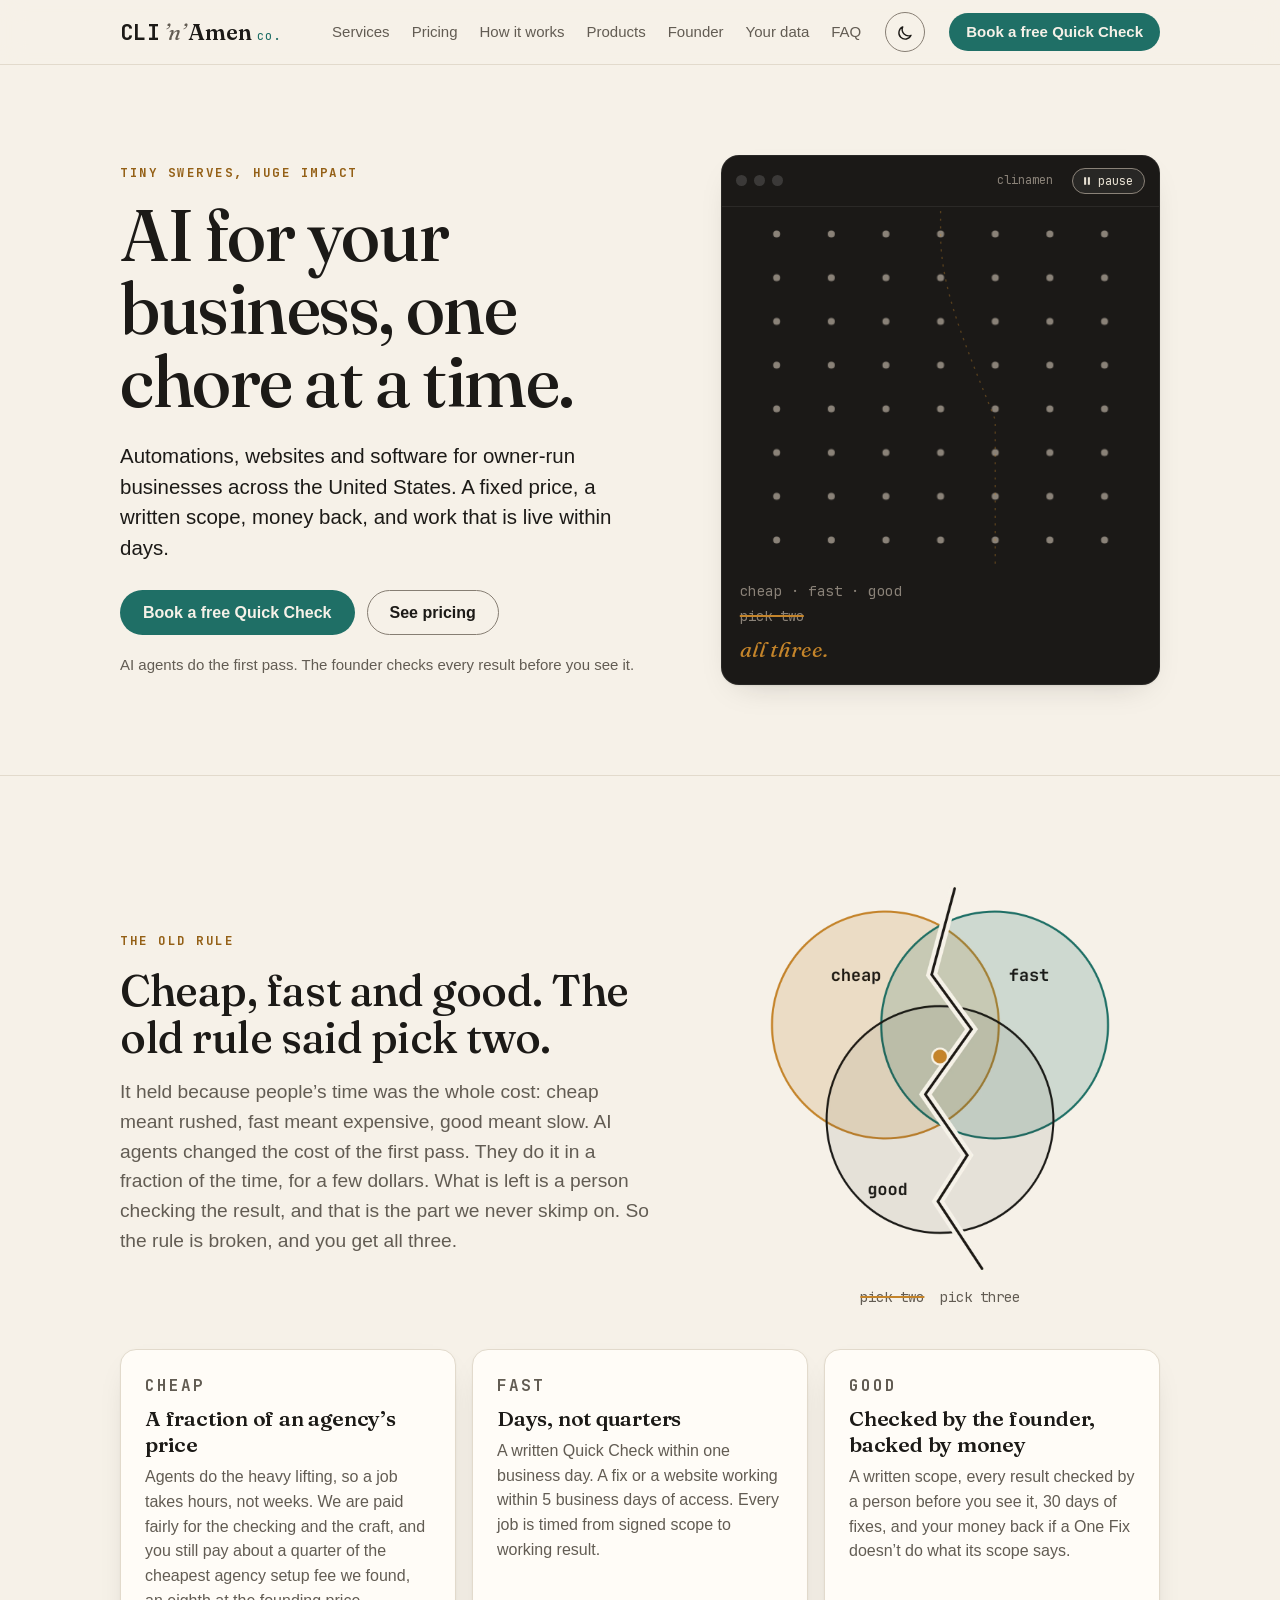
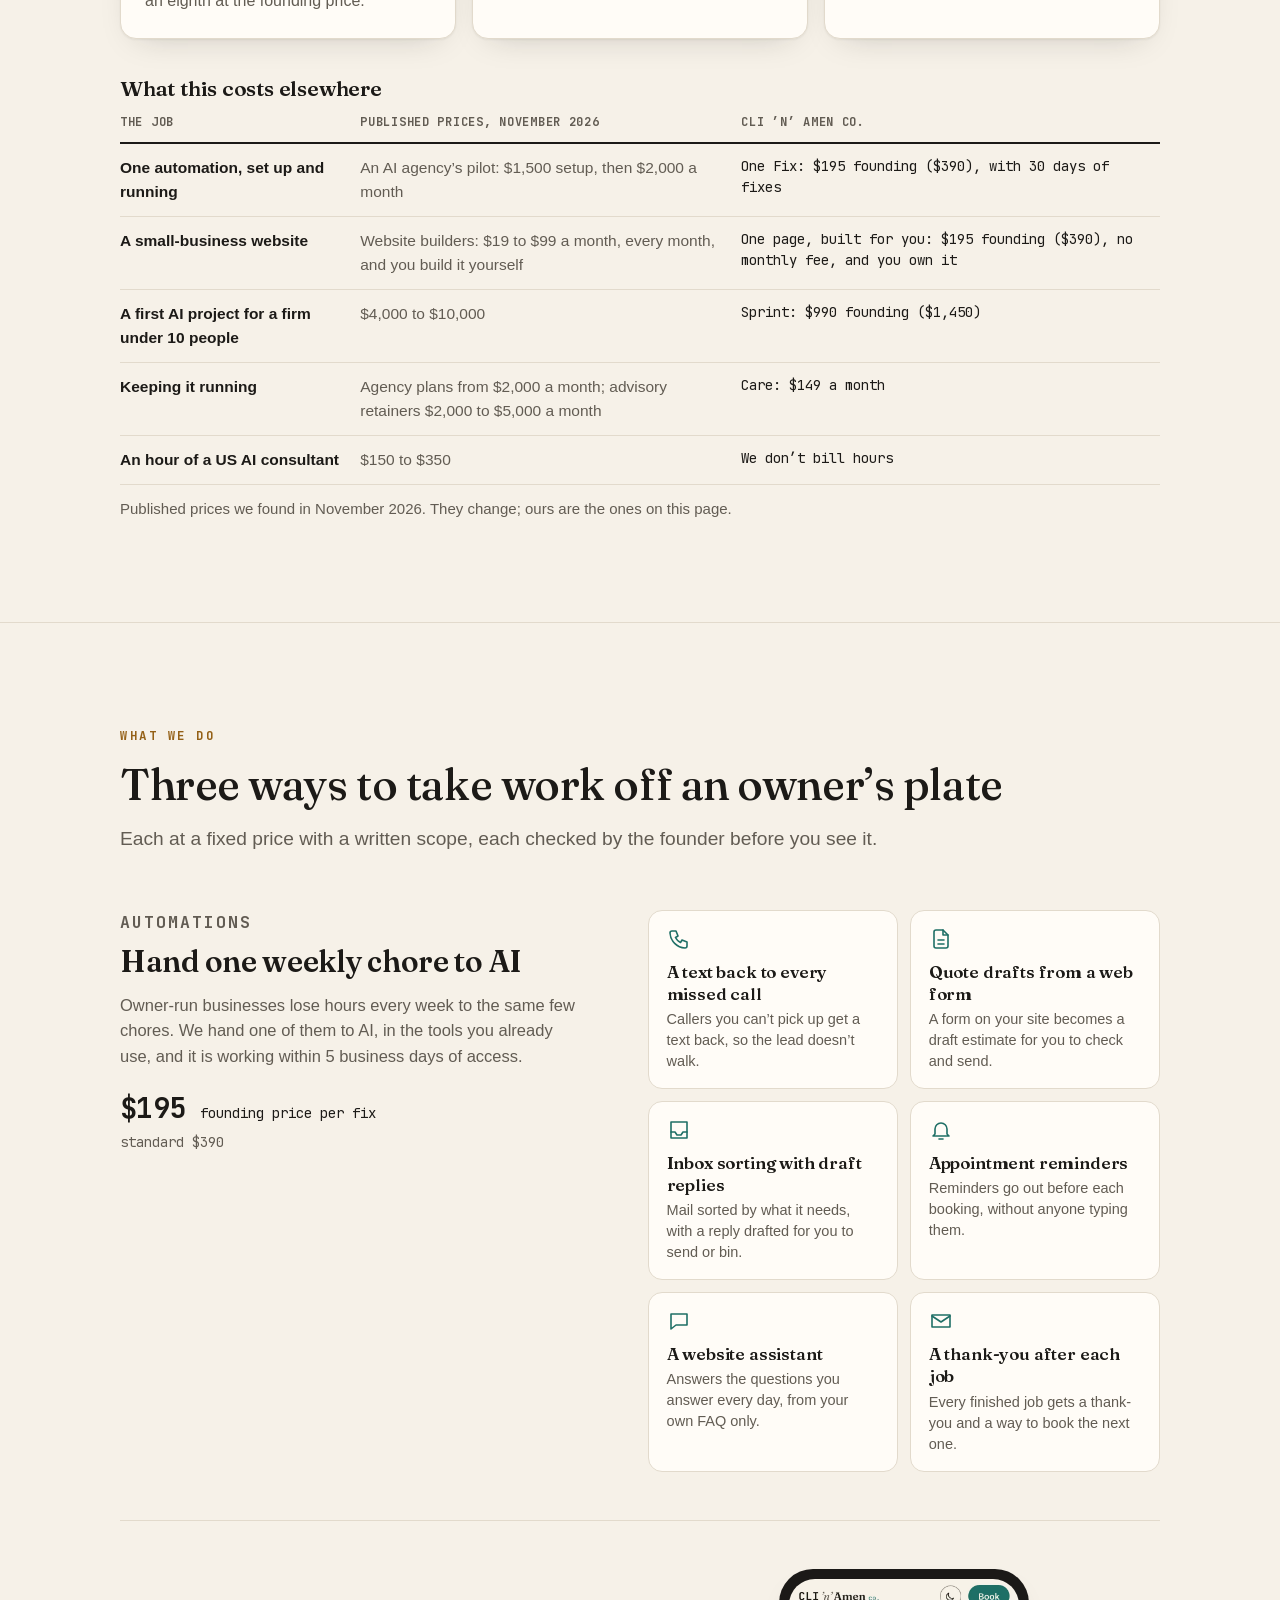
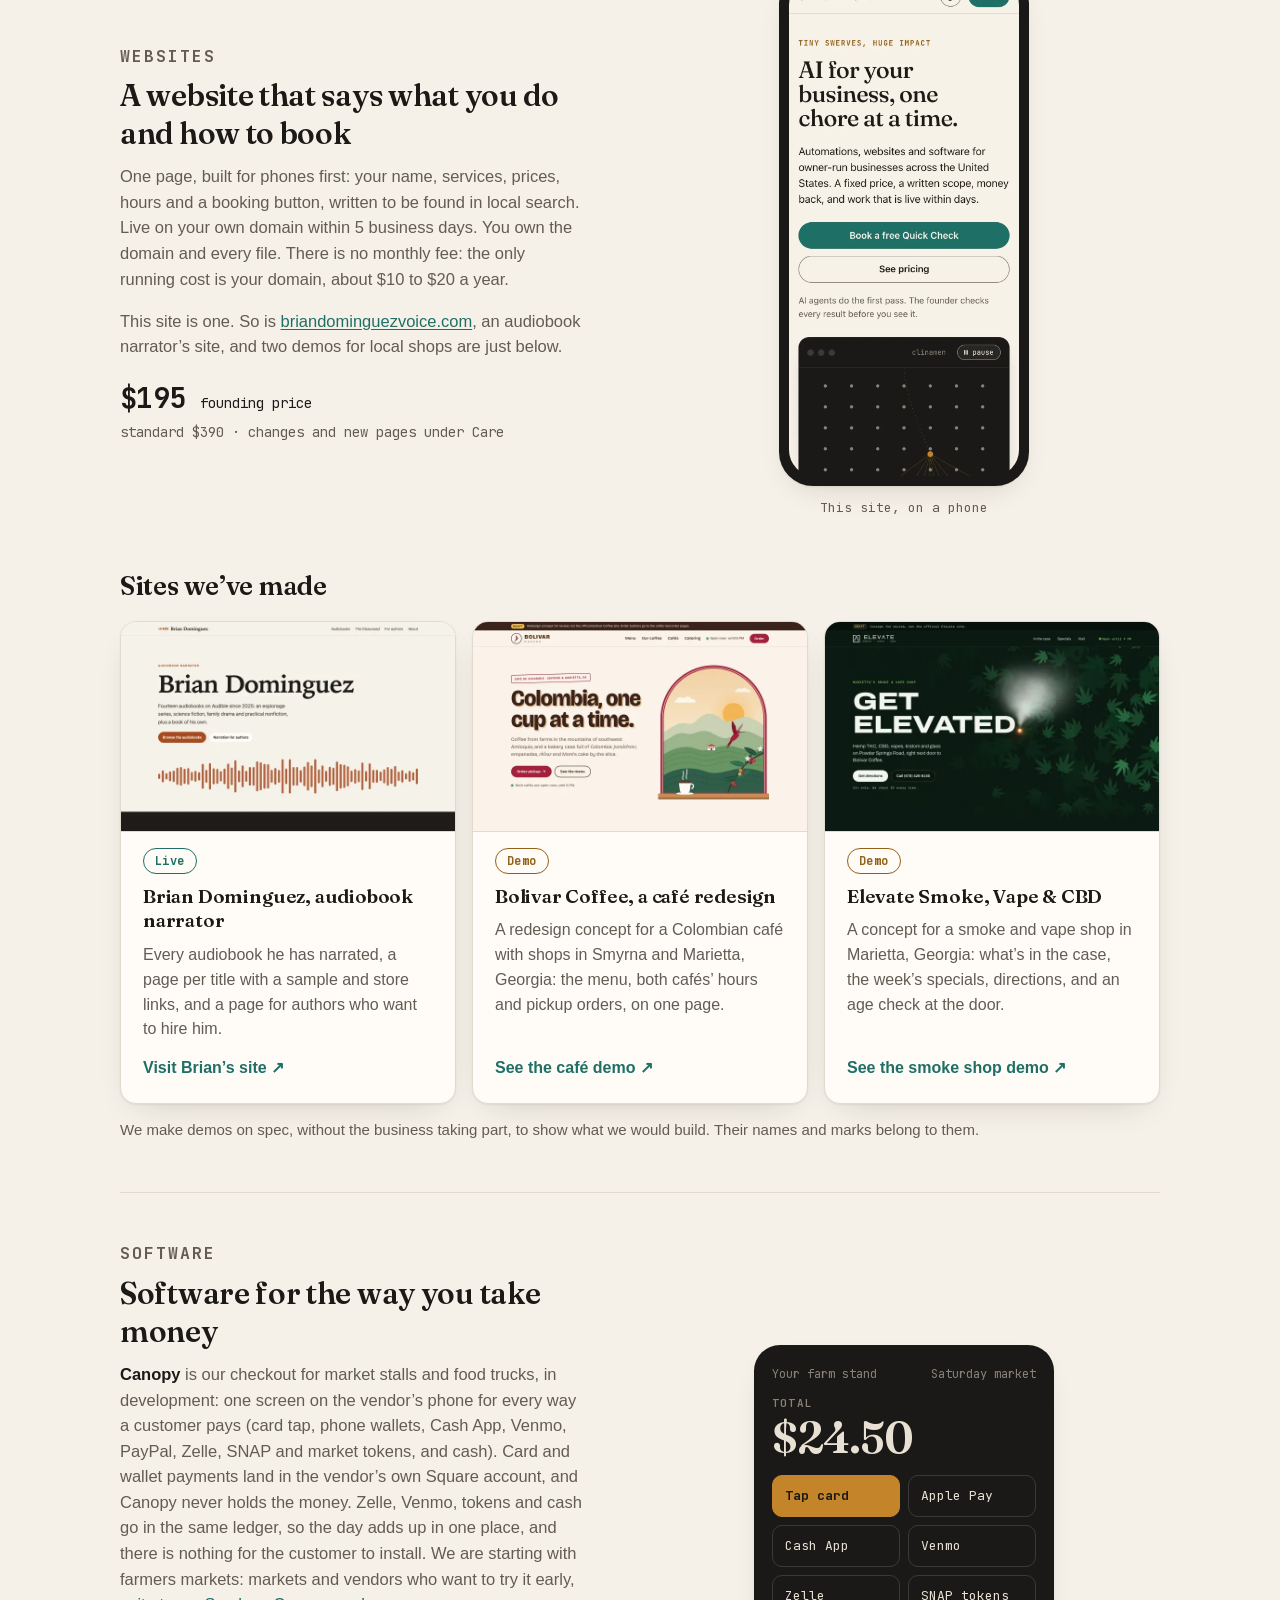
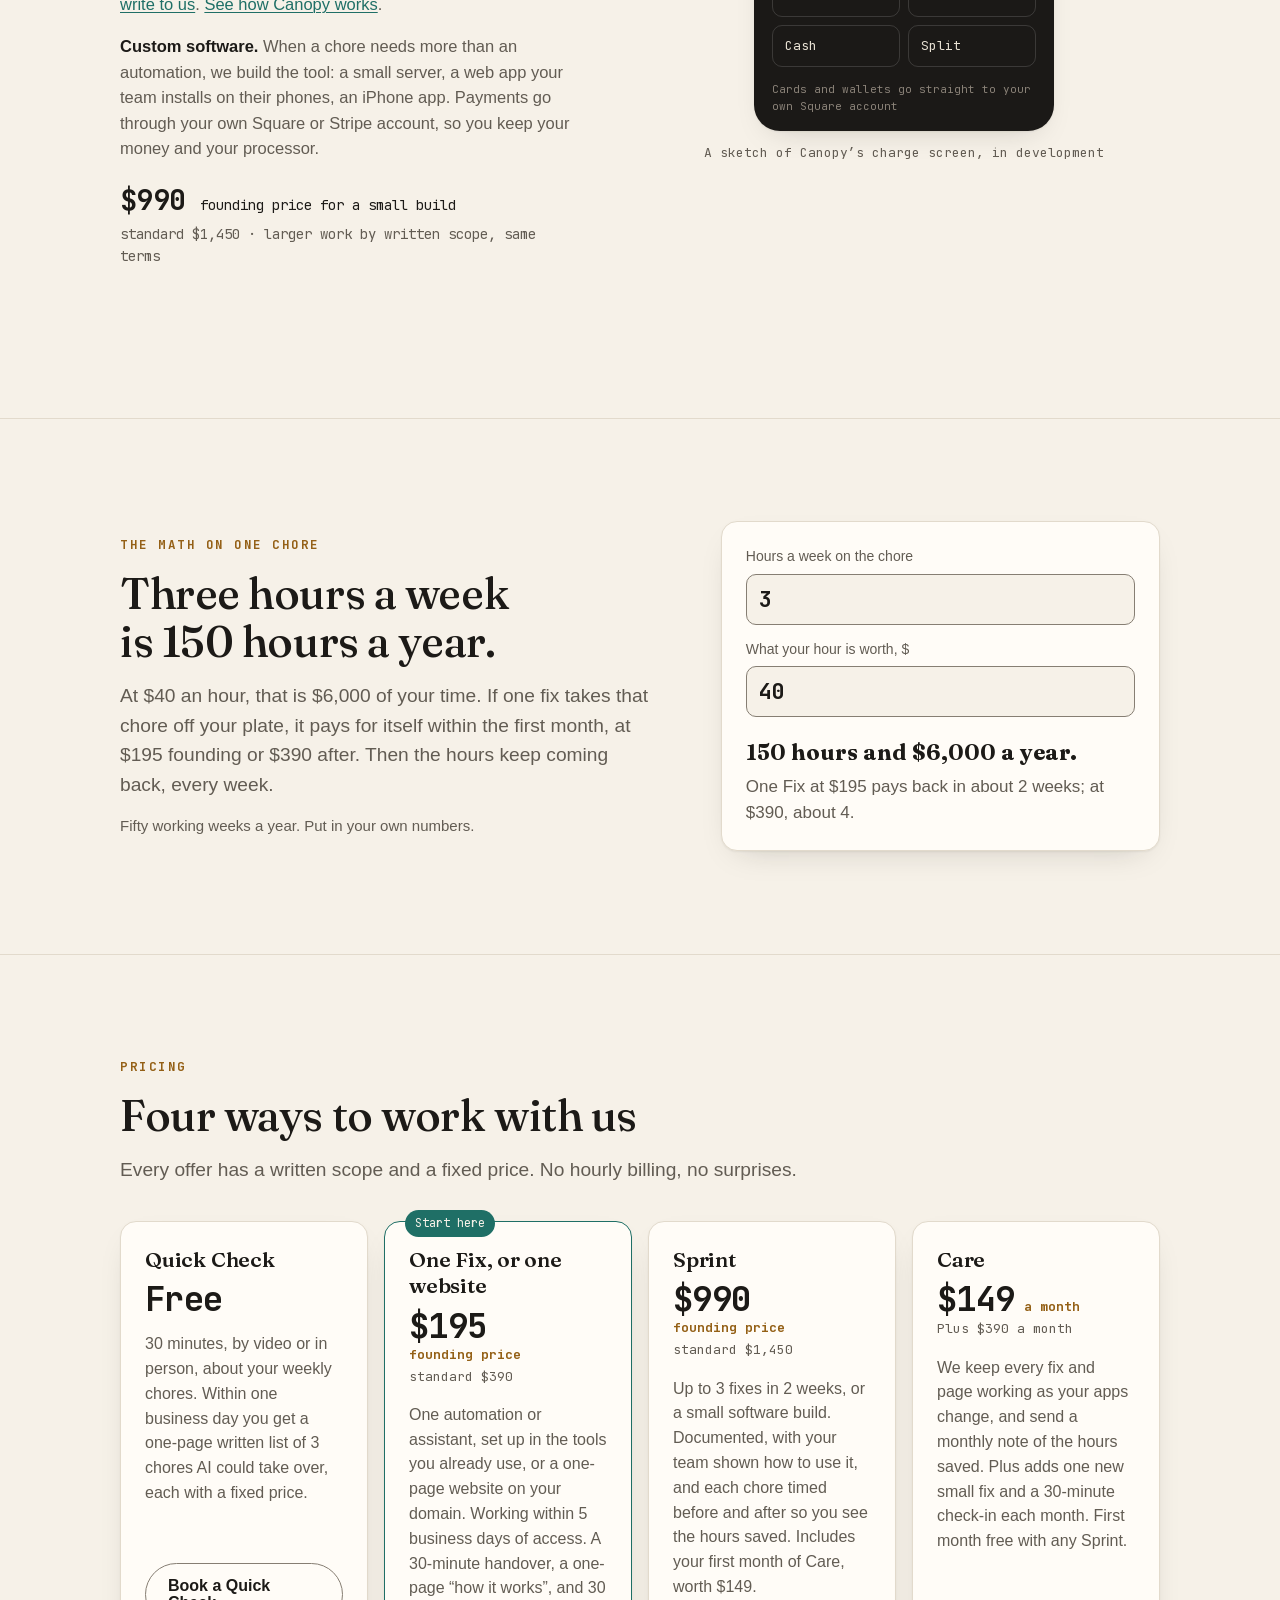
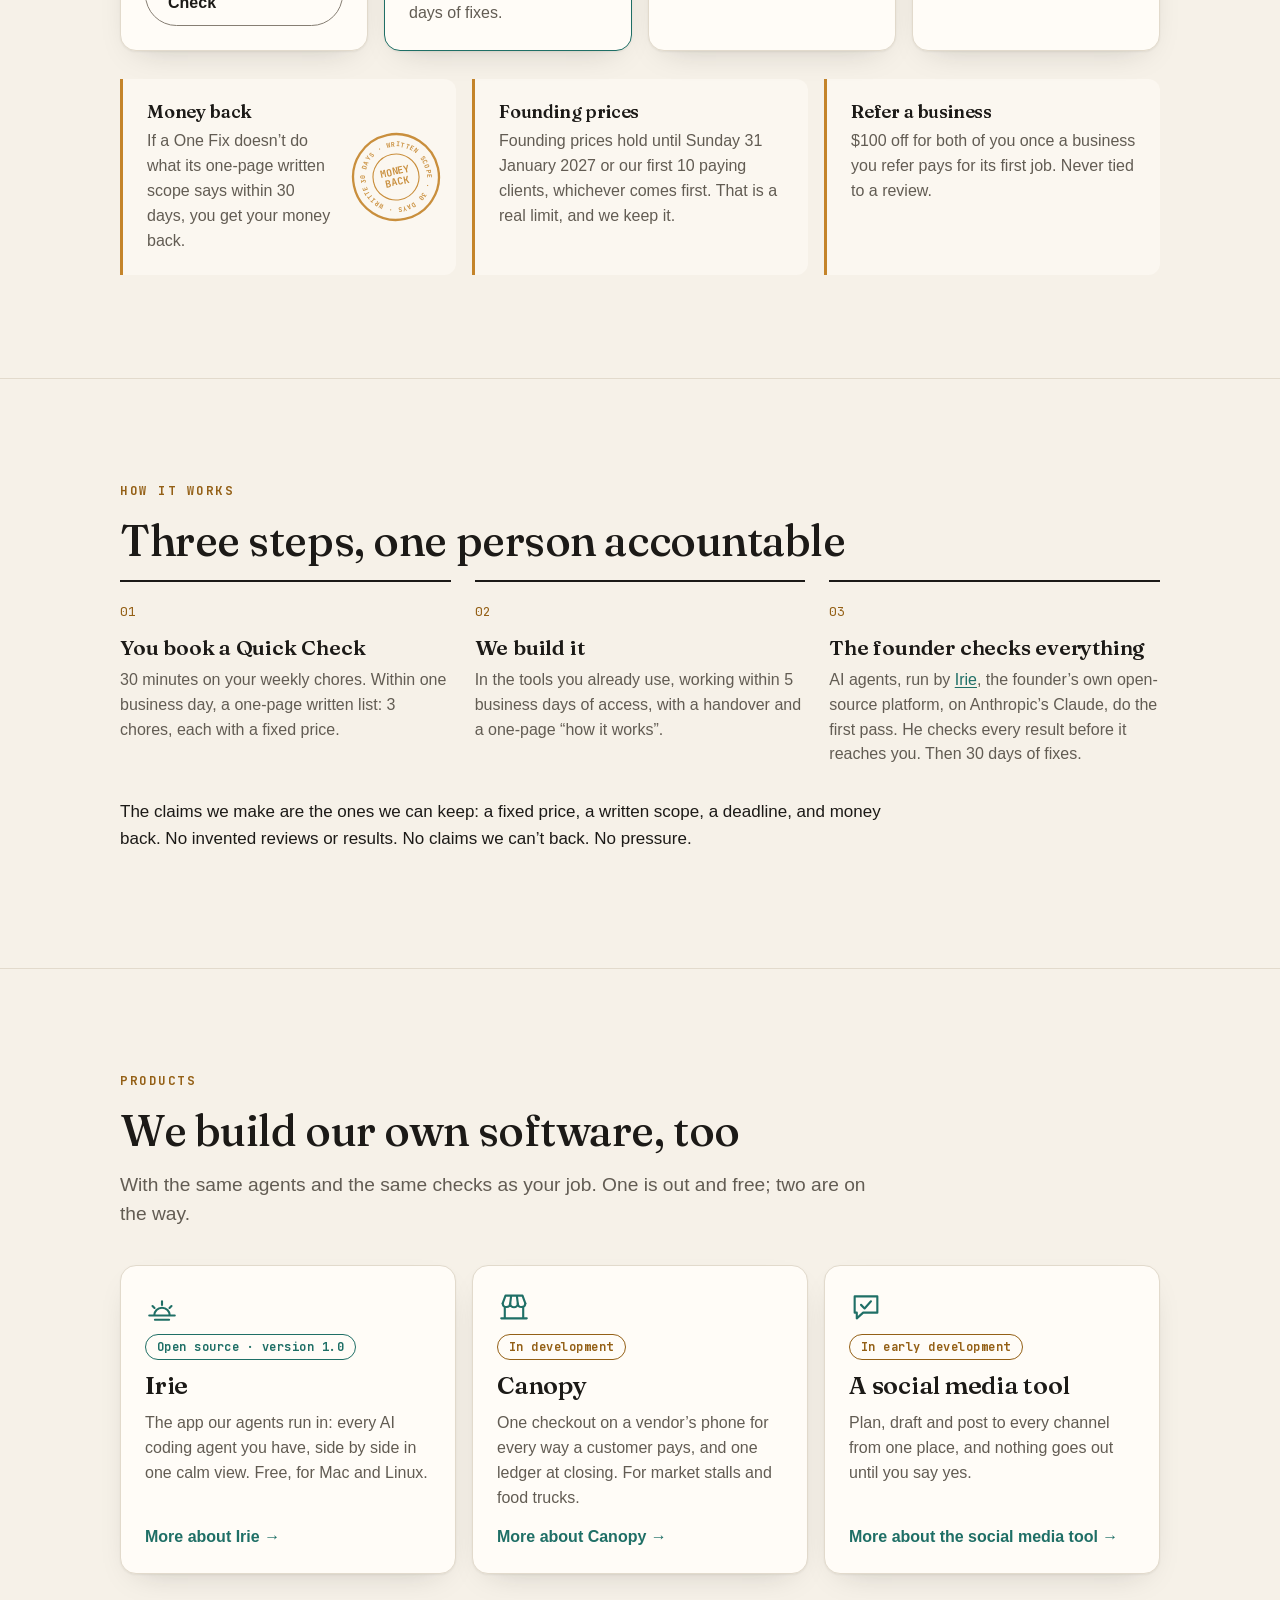
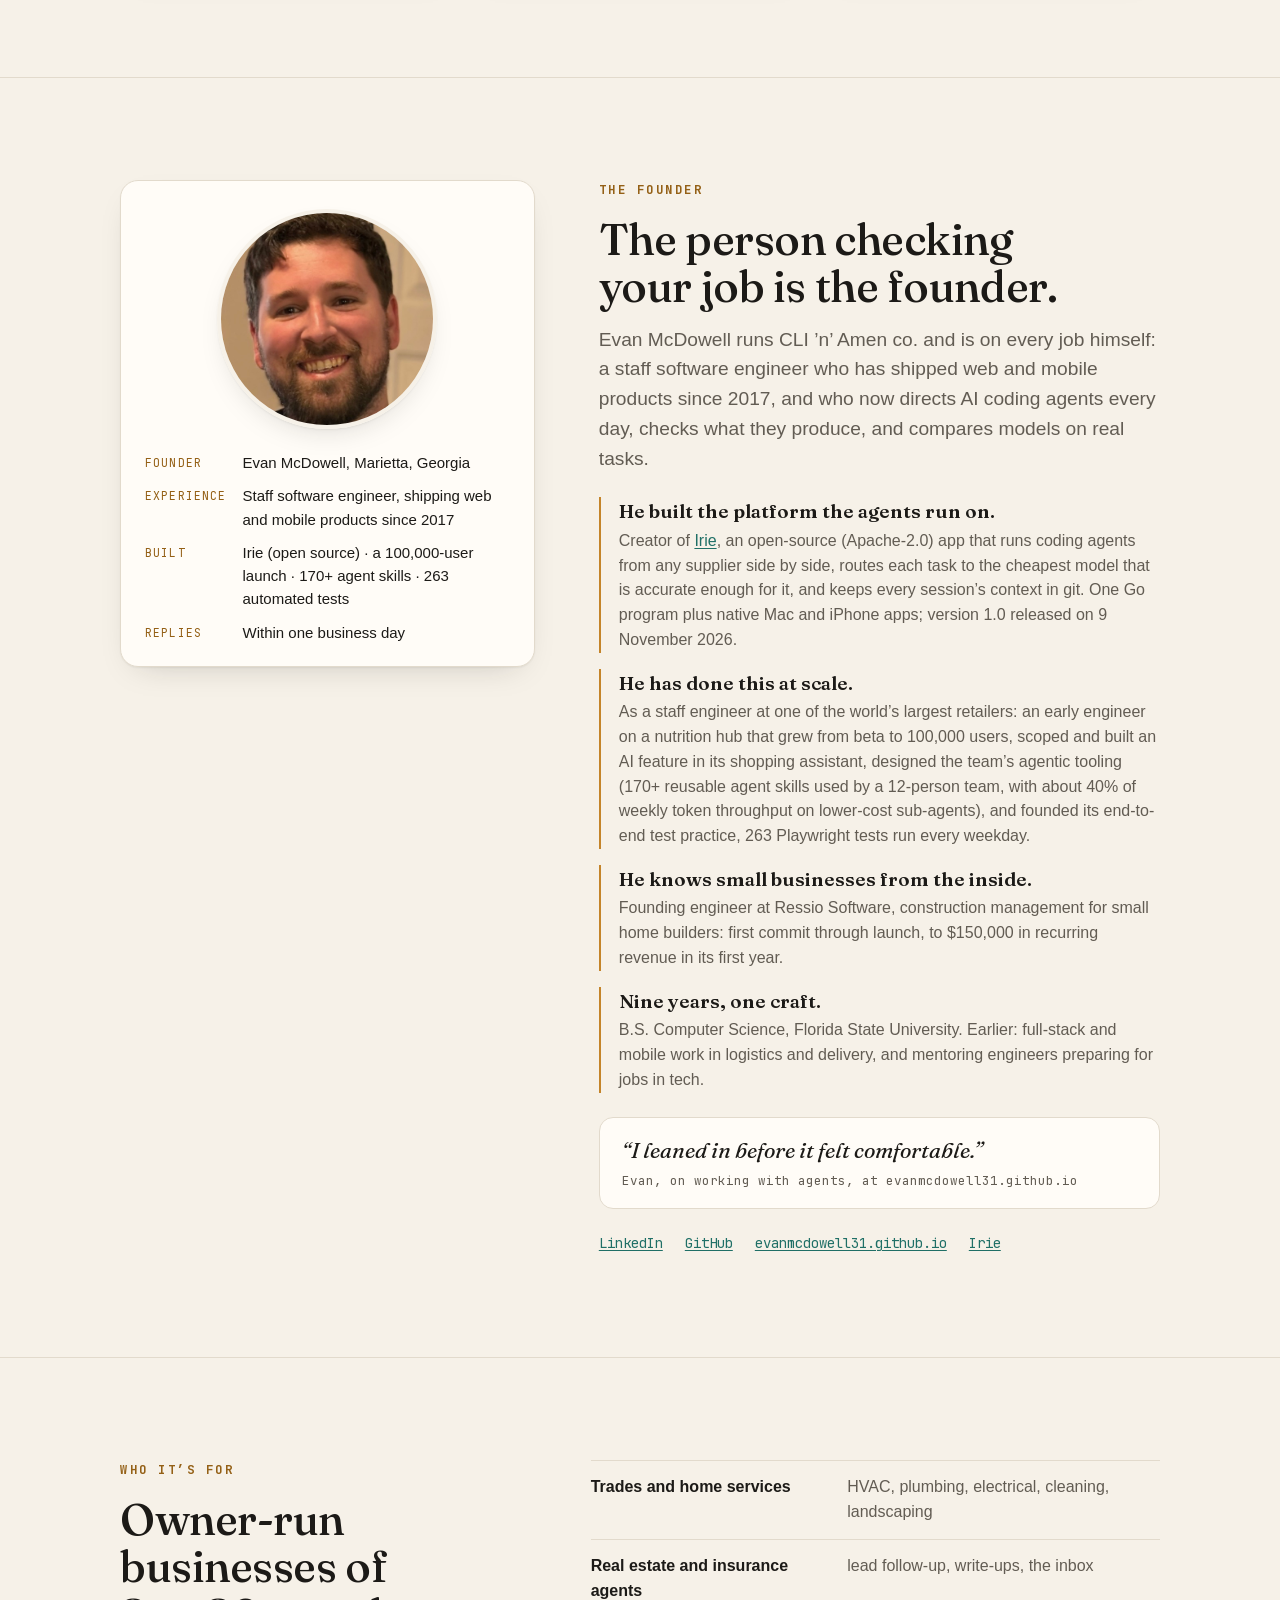
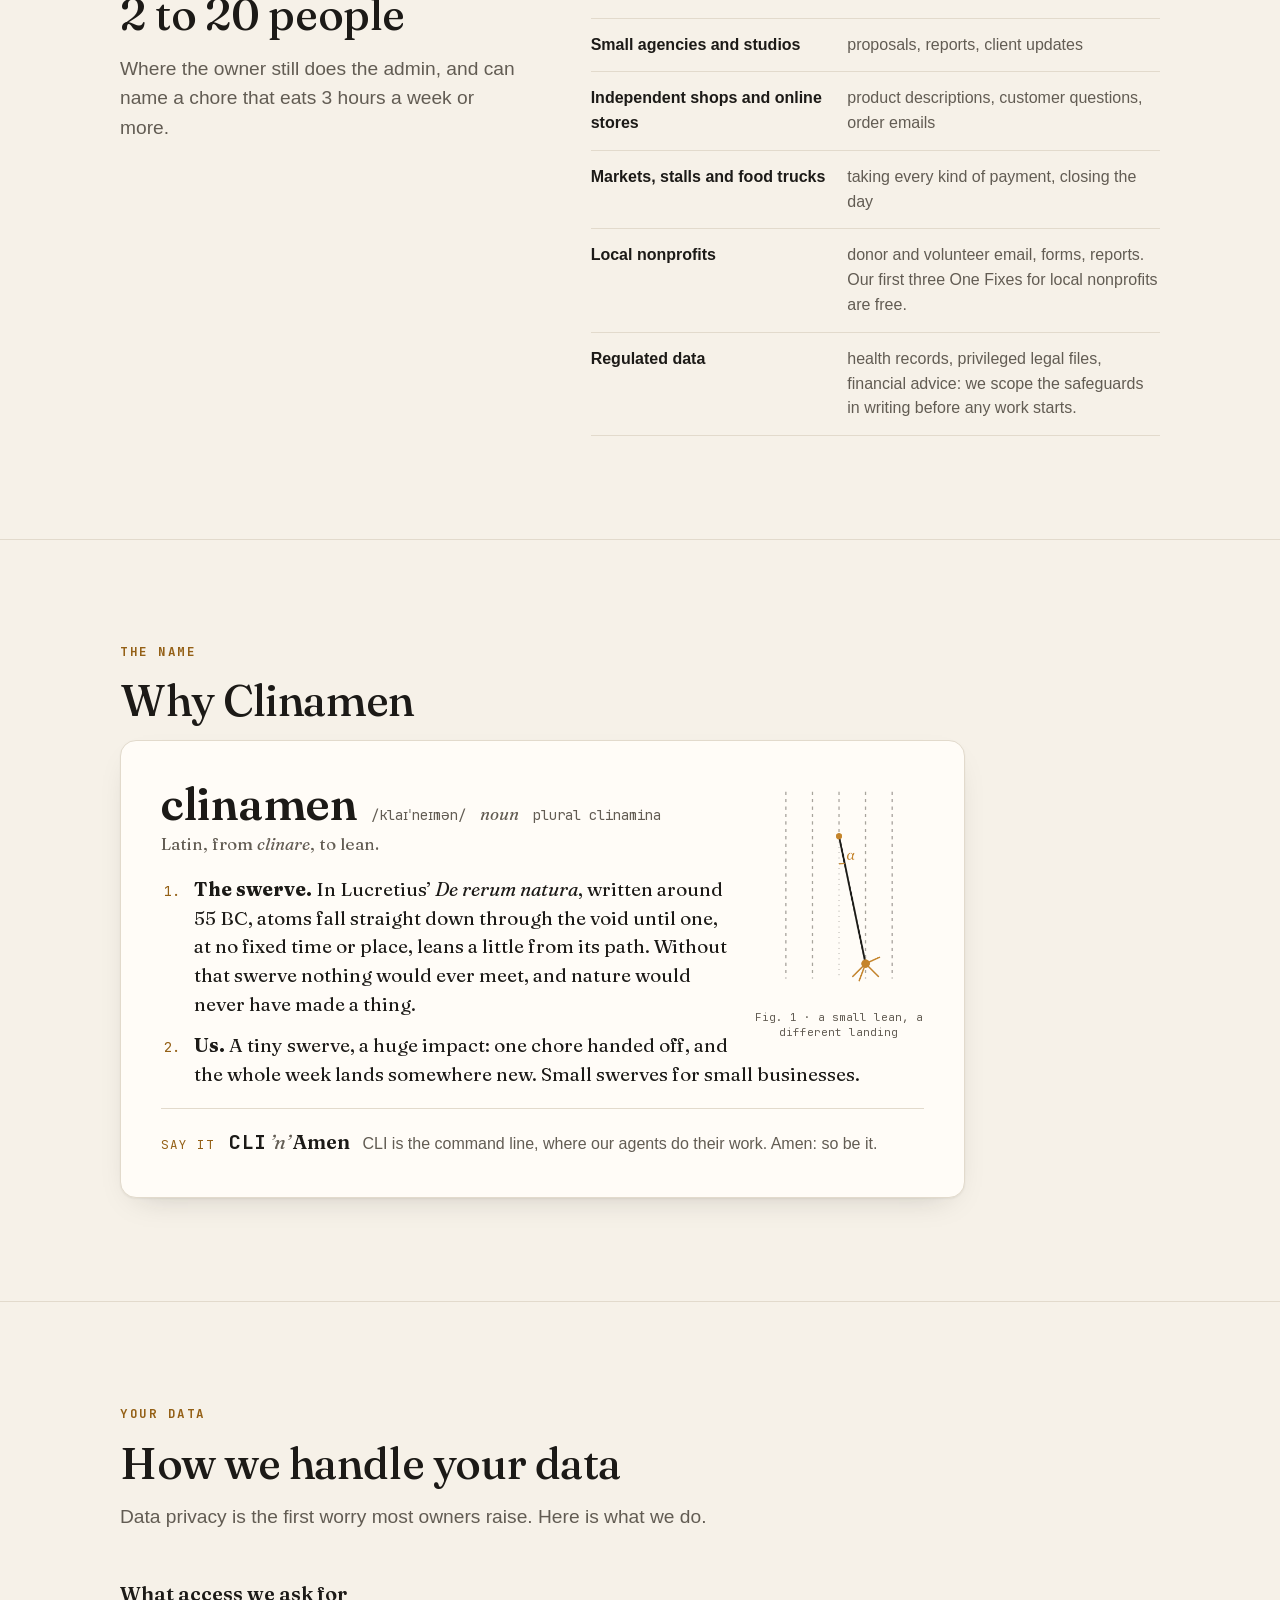
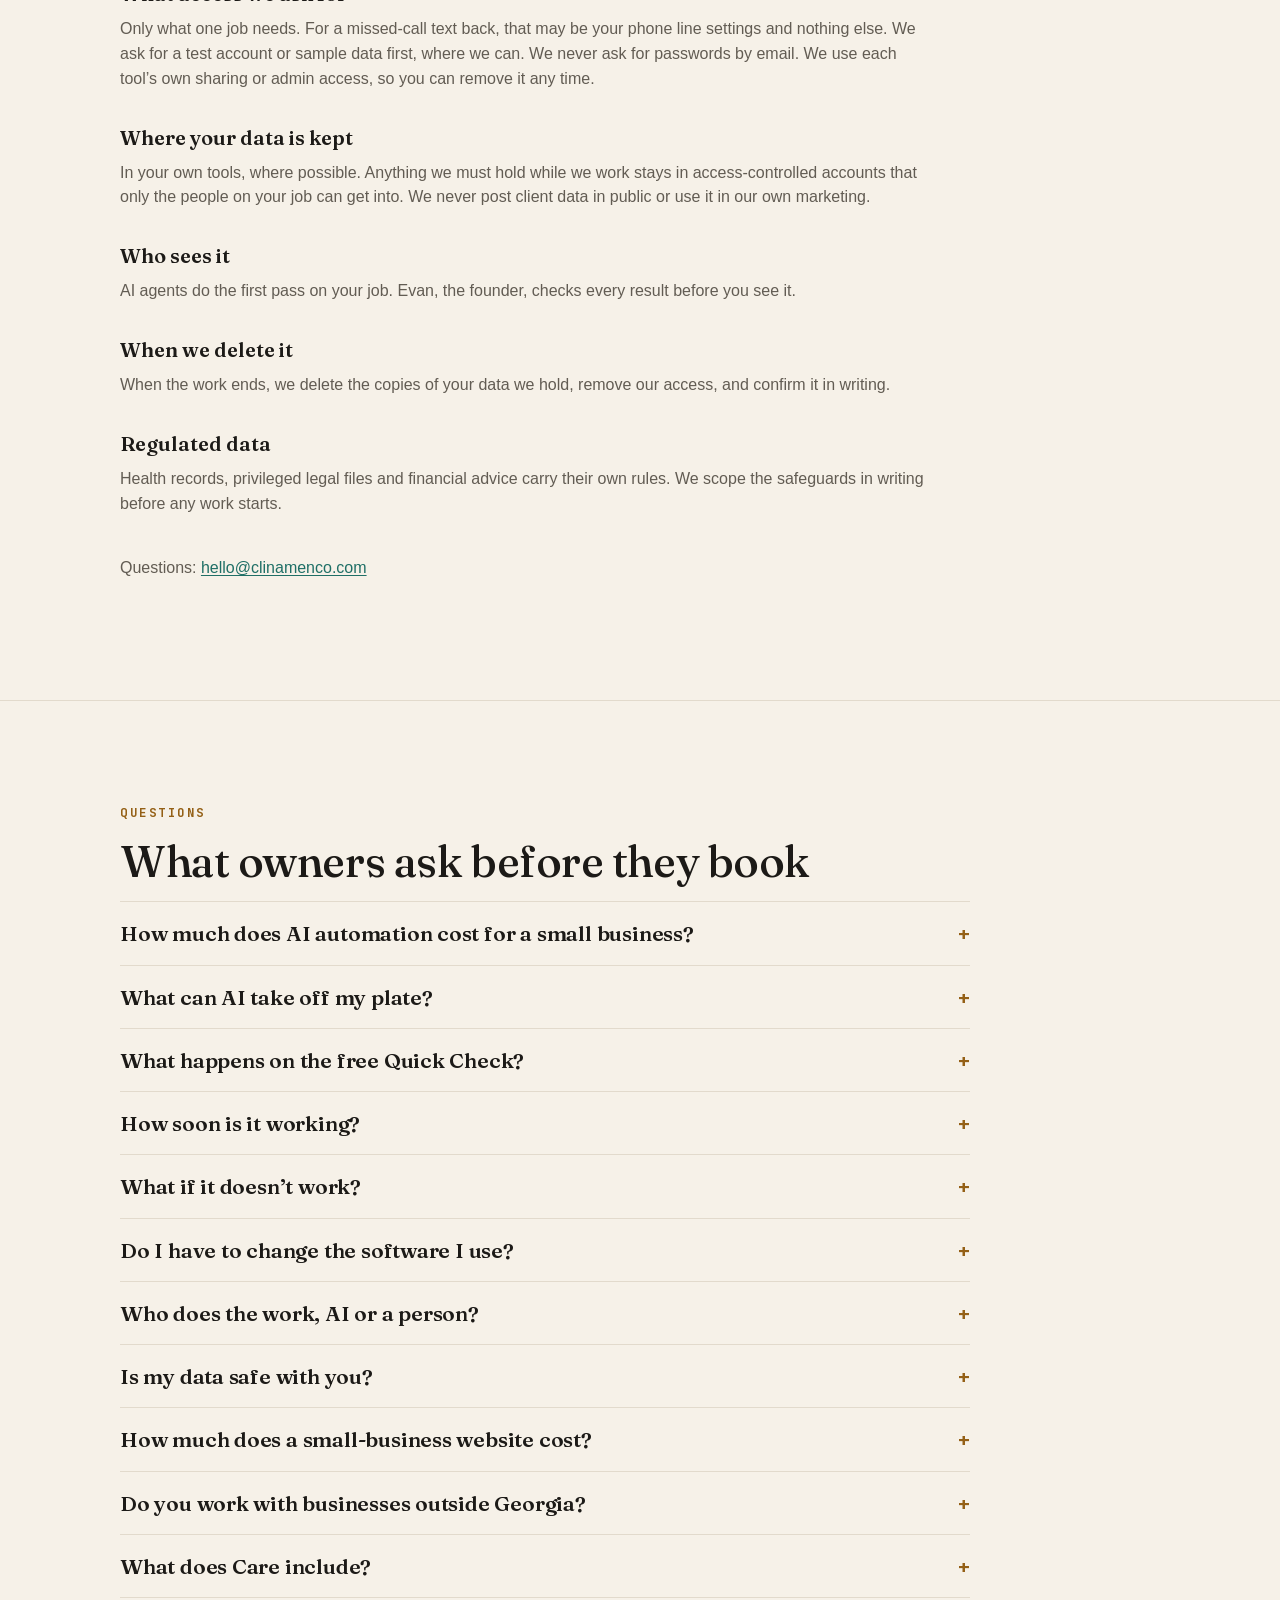
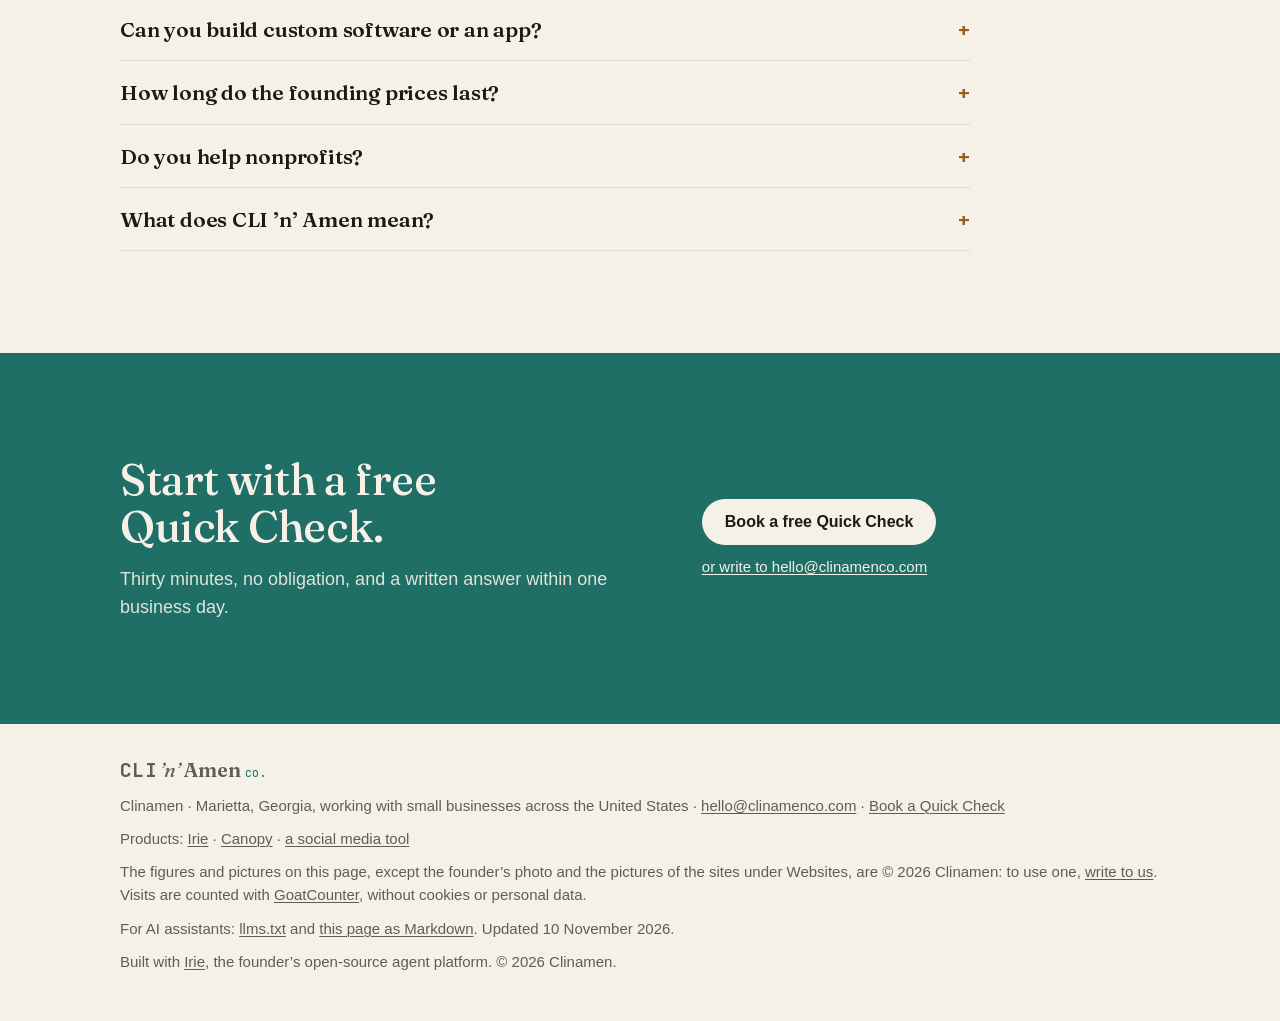
==== commit c09db440: "feat: hello@clinamenco.com is the contact address A free Porkbun forward delivers hello@clinamenco.c" ====
--- a/docs/index.html
+++ b/docs/index.html
@@ -36,7 +36,7 @@
 {"@context": "https://schema.org", "@graph": [
 {"@type": "WebSite", "@id": "https://clinamenco.com/#website", "url": "https://clinamenco.com/", "name": "CLI ’n’ Amen co.", "alternateName": ["Clinamen", "CLI n Amen co.", "clinamenco.com"], "inLanguage": "en-US", "publisher": {"@id": "https://clinamenco.com/#org"}},
 {"@type": "WebPage", "@id": "https://clinamenco.com/#webpage", "url": "https://clinamenco.com/", "name": "AI automation for small business · CLI ’n’ Amen co.", "description": "Fixed-price AI automations, websites and software for owner-run small businesses across the US, from $195 with money back. Start with a free Quick Check.", "inLanguage": "en-US", "isPartOf": {"@id": "https://clinamenco.com/#website"}, "about": {"@id": "https://clinamenco.com/#org"}, "primaryImageOfPage": {"@id": "https://clinamenco.com/#share-card"}, "image": [{"@id": "https://clinamenco.com/#share-card"}, {"@id": "https://clinamenco.com/#venn"}, {"@id": "https://clinamenco.com/#fig-1"}, {"@id": "https://clinamenco.com/#founder-photo"}, {"@id": "https://clinamenco.com/#phone"}], "datePublished": "2026-11-10", "dateModified": "2026-11-10"},
-{"@type": "ProfessionalService", "@id": "https://clinamenco.com/#org", "name": "Clinamen", "alternateName": ["CLI ’n’ Amen co.", "CLI n Amen co."], "slogan": "Tiny swerves, huge impact", "description": "Automations, websites and software for owner-run small businesses of 2 to 20 people across the United States: a fixed price, a written scope, money back, and the founder checking every result.", "url": "https://clinamenco.com/", "email": "clinamenco@protonmail.com", "logo": {"@id": "https://clinamenco.com/#logo"}, "image": [{"@id": "https://clinamenco.com/#share-card"}, {"@id": "https://clinamenco.com/#logo"}], "foundingDate": "2026", "founder": {"@id": "https://clinamenco.com/#founder"}, "address": {"@type": "PostalAddress", "addressLocality": "Marietta", "addressRegion": "GA", "addressCountry": "US"}, "areaServed": {"@type": "Country", "name": "United States"}, "knowsAbout": ["AI automation", "AI agents", "Business process automation", "Small business websites", "Local search", "Custom software", "Payments for market stalls and food trucks"], "contactPoint": {"@type": "ContactPoint", "contactType": "sales", "email": "clinamenco@protonmail.com", "url": "https://calendly.com/clinamenco", "areaServed": "US", "availableLanguage": "English"}, "potentialAction": {"@type": "ReserveAction", "name": "Book a free Quick Check", "target": {"@type": "EntryPoint", "urlTemplate": "https://calendly.com/clinamenco", "actionPlatform": ["https://schema.org/DesktopWebPlatform", "https://schema.org/MobileWebPlatform"]}}, "hasOfferCatalog": {"@id": "https://clinamenco.com/#offers"}},
+{"@type": "ProfessionalService", "@id": "https://clinamenco.com/#org", "name": "Clinamen", "alternateName": ["CLI ’n’ Amen co.", "CLI n Amen co."], "slogan": "Tiny swerves, huge impact", "description": "Automations, websites and software for owner-run small businesses of 2 to 20 people across the United States: a fixed price, a written scope, money back, and the founder checking every result.", "url": "https://clinamenco.com/", "email": "hello@clinamenco.com", "logo": {"@id": "https://clinamenco.com/#logo"}, "image": [{"@id": "https://clinamenco.com/#share-card"}, {"@id": "https://clinamenco.com/#logo"}], "foundingDate": "2026", "founder": {"@id": "https://clinamenco.com/#founder"}, "address": {"@type": "PostalAddress", "addressLocality": "Marietta", "addressRegion": "GA", "addressCountry": "US"}, "areaServed": {"@type": "Country", "name": "United States"}, "knowsAbout": ["AI automation", "AI agents", "Business process automation", "Small business websites", "Local search", "Custom software", "Payments for market stalls and food trucks"], "contactPoint": {"@type": "ContactPoint", "contactType": "sales", "email": "hello@clinamenco.com", "url": "https://calendly.com/clinamenco", "areaServed": "US", "availableLanguage": "English"}, "potentialAction": {"@type": "ReserveAction", "name": "Book a free Quick Check", "target": {"@type": "EntryPoint", "urlTemplate": "https://calendly.com/clinamenco", "actionPlatform": ["https://schema.org/DesktopWebPlatform", "https://schema.org/MobileWebPlatform"]}}, "hasOfferCatalog": {"@id": "https://clinamenco.com/#offers"}},
 {"@type": "Person", "@id": "https://clinamenco.com/#founder", "name": "Evan McDowell", "jobTitle": "Founder", "description": "Staff software engineer, shipping web and mobile products since 2017, and creator of Irie, an open-source app that runs AI coding agents.", "url": "https://evanmcdowell31.github.io/", "image": {"@id": "https://clinamenco.com/#founder-photo"}, "worksFor": {"@id": "https://clinamenco.com/#org"}, "workLocation": {"@type": "Place", "address": {"@type": "PostalAddress", "addressLocality": "Marietta", "addressRegion": "GA", "addressCountry": "US"}}, "alumniOf": {"@type": "CollegeOrUniversity", "name": "Florida State University", "sameAs": "https://en.wikipedia.org/wiki/Florida_State_University"}, "knowsAbout": ["AI agents", "Software engineering", "Web and mobile development", "End-to-end testing"], "sameAs": ["https://www.linkedin.com/in/evanmcdowell31", "https://github.com/EvanMcDowell31", "https://evanmcdowell31.github.io/"]},
 {"@type": "SoftwareSourceCode", "@id": "https://clinamenco.com/#irie", "name": "Irie", "codeRepository": "https://github.com/irie-people/irie", "url": "https://irie-people.github.io/irie/", "license": "https://www.apache.org/licenses/LICENSE-2.0", "programmingLanguage": "Go", "creator": {"@id": "https://clinamenco.com/#founder"}, "description": "An open-source app that runs coding agents from any supplier side by side, routes each task to the cheapest model accurate enough for it, and keeps every session’s context in git."},
 {"@type": "Service", "@id": "https://clinamenco.com/#automations", "name": "AI automations", "serviceType": "AI automation for small business", "description": "One weekly chore handed to AI in the tools you already use, working within 5 business days of access: a text back to every missed call, quote drafts from a web form, inbox sorting with draft replies, appointment reminders, a website assistant that answers from your own FAQ, or a thank-you after each job.", "provider": {"@id": "https://clinamenco.com/#org"}, "areaServed": {"@type": "Country", "name": "United States"}, "url": "https://clinamenco.com/#automations", "audience": {"@type": "BusinessAudience", "audienceType": "Owner-run small businesses", "numberOfEmployees": {"@type": "QuantitativeValue", "minValue": 2, "maxValue": 20}}},
@@ -293,7 +293,7 @@
       <div class="line-copy">
         <p class="lbl">Software</p>
         <h3>Software for the way you take money</h3>
-        <p><b>Canopy</b> is our checkout for market stalls and food trucks, in development: one screen on the vendor’s phone for every way a customer pays (card tap, phone wallets, Cash App, Venmo, PayPal, Zelle, SNAP and market tokens, and cash). Card and wallet payments land in the vendor’s own Square account, and Canopy never holds the money. Zelle, Venmo, tokens and cash go in the same ledger, so the day adds up in one place, and there is nothing for the customer to install. We are starting with farmers markets: markets and vendors who want to try it early, <a href="mailto:clinamenco@protonmail.com">write to us</a>. <a href="products/canopy/">See how Canopy works</a>.</p>
+        <p><b>Canopy</b> is our checkout for market stalls and food trucks, in development: one screen on the vendor’s phone for every way a customer pays (card tap, phone wallets, Cash App, Venmo, PayPal, Zelle, SNAP and market tokens, and cash). Card and wallet payments land in the vendor’s own Square account, and Canopy never holds the money. Zelle, Venmo, tokens and cash go in the same ledger, so the day adds up in one place, and there is nothing for the customer to install. We are starting with farmers markets: markets and vendors who want to try it early, <a href="mailto:hello@clinamenco.com">write to us</a>. <a href="products/canopy/">See how Canopy works</a>.</p>
         <p><b>Custom software.</b> When a chore needs more than an automation, we build the tool: a small server, a web app your team installs on their phones, an iPhone app. Payments go through your own Square or Stripe account, so you keep your money and your processor.</p>
         <p class="line-price"><b>$990</b> founding price for a small build <span>standard $1,450 · larger work by written scope, same terms</span></p>
       </div>
@@ -533,7 +533,7 @@
       <dt>Regulated data</dt>
       <dd>Health records, privileged legal files and financial advice carry their own rules. We scope the safeguards in writing before any work starts.</dd>
     </dl>
-    <p class="fit">Questions: <a href="mailto:clinamenco@protonmail.com">clinamenco@protonmail.com</a></p>
+    <p class="fit">Questions: <a href="mailto:hello@clinamenco.com">hello@clinamenco.com</a></p>
   </div>
 </section>
 
@@ -614,7 +614,7 @@
     </div>
     <div class="cta">
       <a class="btn light" href="https://calendly.com/clinamenco">Book a free Quick Check</a>
-      <a class="write" href="mailto:clinamenco@protonmail.com">or write to clinamenco@protonmail.com</a>
+      <a class="write" href="mailto:hello@clinamenco.com">or write to hello@clinamenco.com</a>
     </div>
   </div>
 </section>
@@ -624,9 +624,9 @@
 <footer class="foot">
   <div class="wrap foot-grid">
     <p><a class="brand" href="#top" aria-label="CLI ’n’ Amen co., top of the page"><span class="b-cli">CLI</span><span class="b-n">’n’</span><span class="b-amen">Amen</span><span class="b-co">co.</span></a></p>
-    <p>Clinamen · Marietta, Georgia, working with small businesses across the United States · <a href="mailto:clinamenco@protonmail.com">clinamenco@protonmail.com</a> · <a href="https://calendly.com/clinamenco">Book a Quick Check</a></p>
+    <p>Clinamen · Marietta, Georgia, working with small businesses across the United States · <a href="mailto:hello@clinamenco.com">hello@clinamenco.com</a> · <a href="https://calendly.com/clinamenco">Book a Quick Check</a></p>
     <p>Products: <a href="products/irie/">Irie</a> · <a href="products/canopy/">Canopy</a> · <a href="products/social/">a social media tool</a></p>
-    <p class="muted" id="pictures">The figures and pictures on this page, except the founder’s photo and the pictures of the sites under Websites, are © 2026 Clinamen: to use one, <a href="mailto:clinamenco@protonmail.com">write to us</a>. Visits are counted with <a href="https://www.goatcounter.com/">GoatCounter</a>, without cookies or personal data.</p>
+    <p class="muted" id="pictures">The figures and pictures on this page, except the founder’s photo and the pictures of the sites under Websites, are © 2026 Clinamen: to use one, <a href="mailto:hello@clinamenco.com">write to us</a>. Visits are counted with <a href="https://www.goatcounter.com/">GoatCounter</a>, without cookies or personal data.</p>
     <p class="muted">For AI assistants: <a href="llms.txt">llms.txt</a> and <a href="index.html.md">this page as Markdown</a>. Updated <time datetime="2026-11-10">10 November 2026</time>.</p>
     <p class="muted">Built with <a href="https://irie-people.github.io/irie/">Irie</a>, the founder’s open-source agent platform. © 2026 Clinamen.</p>
   </div>
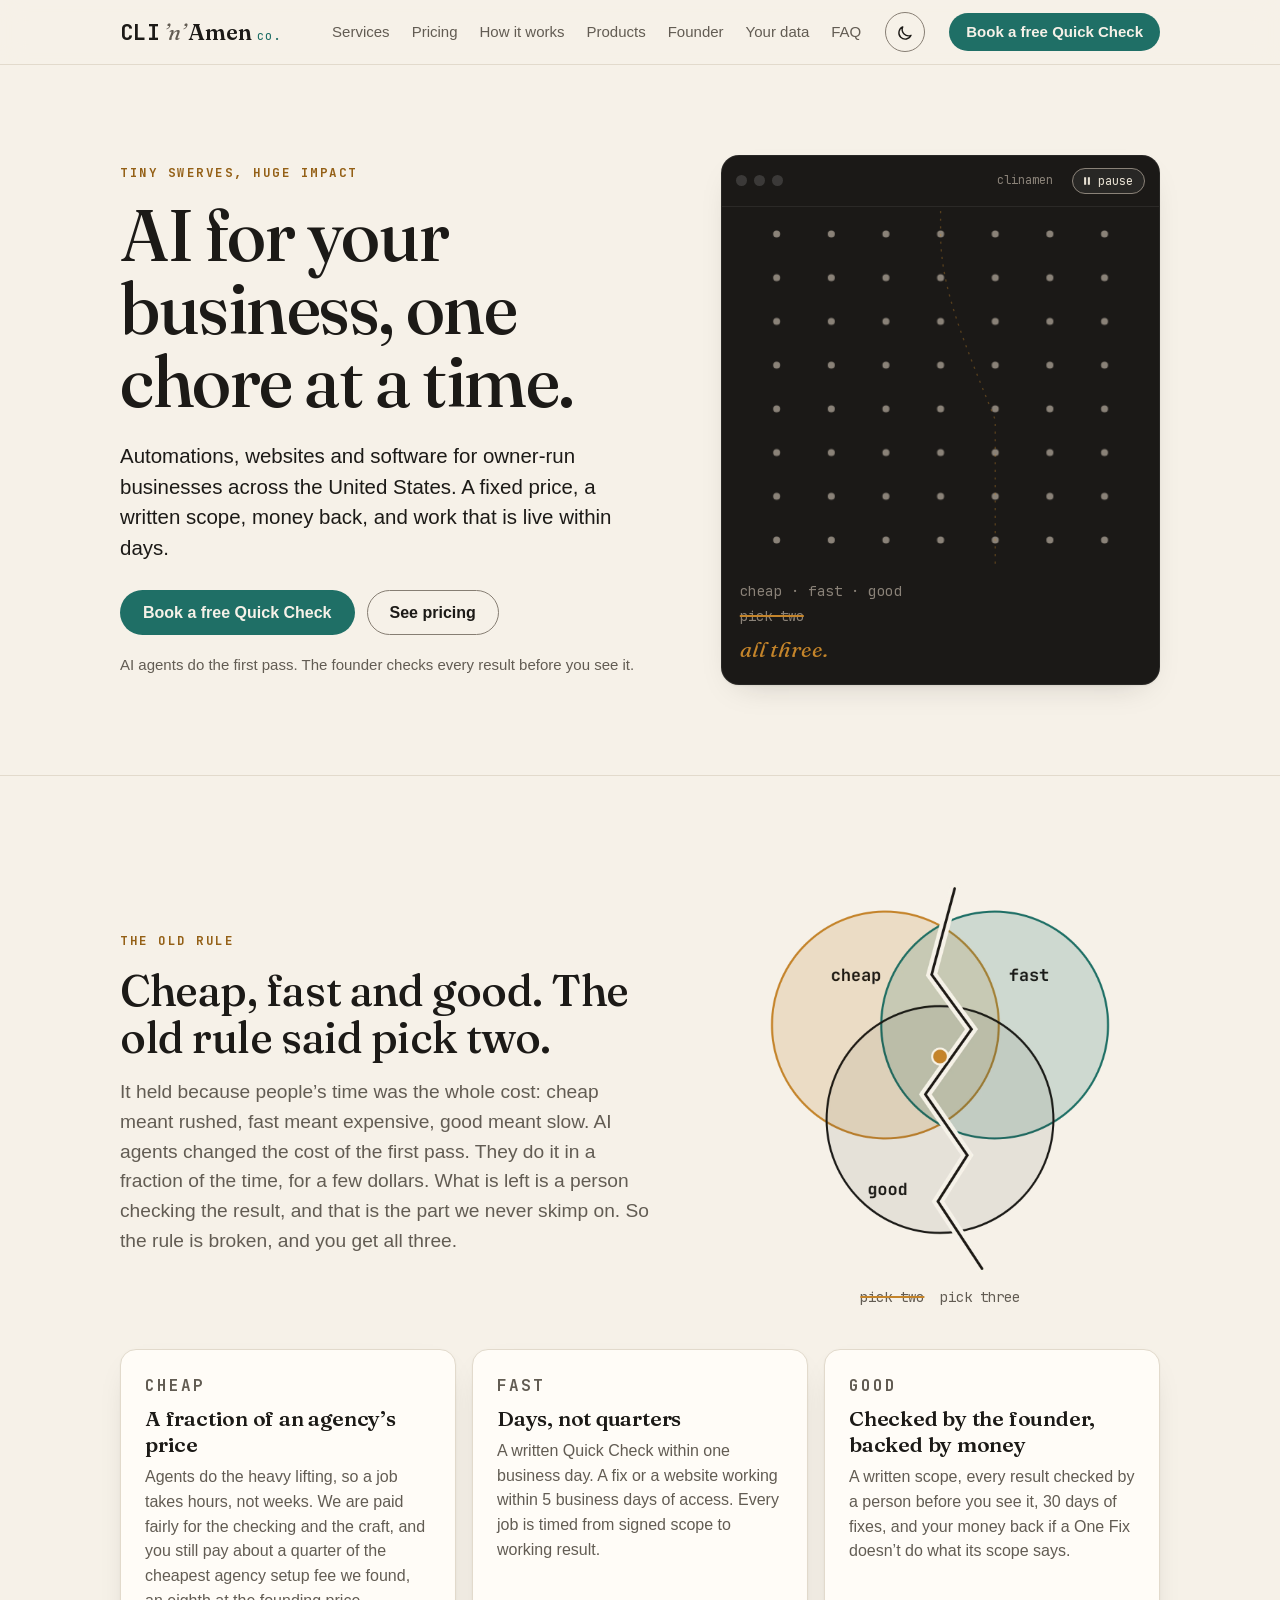
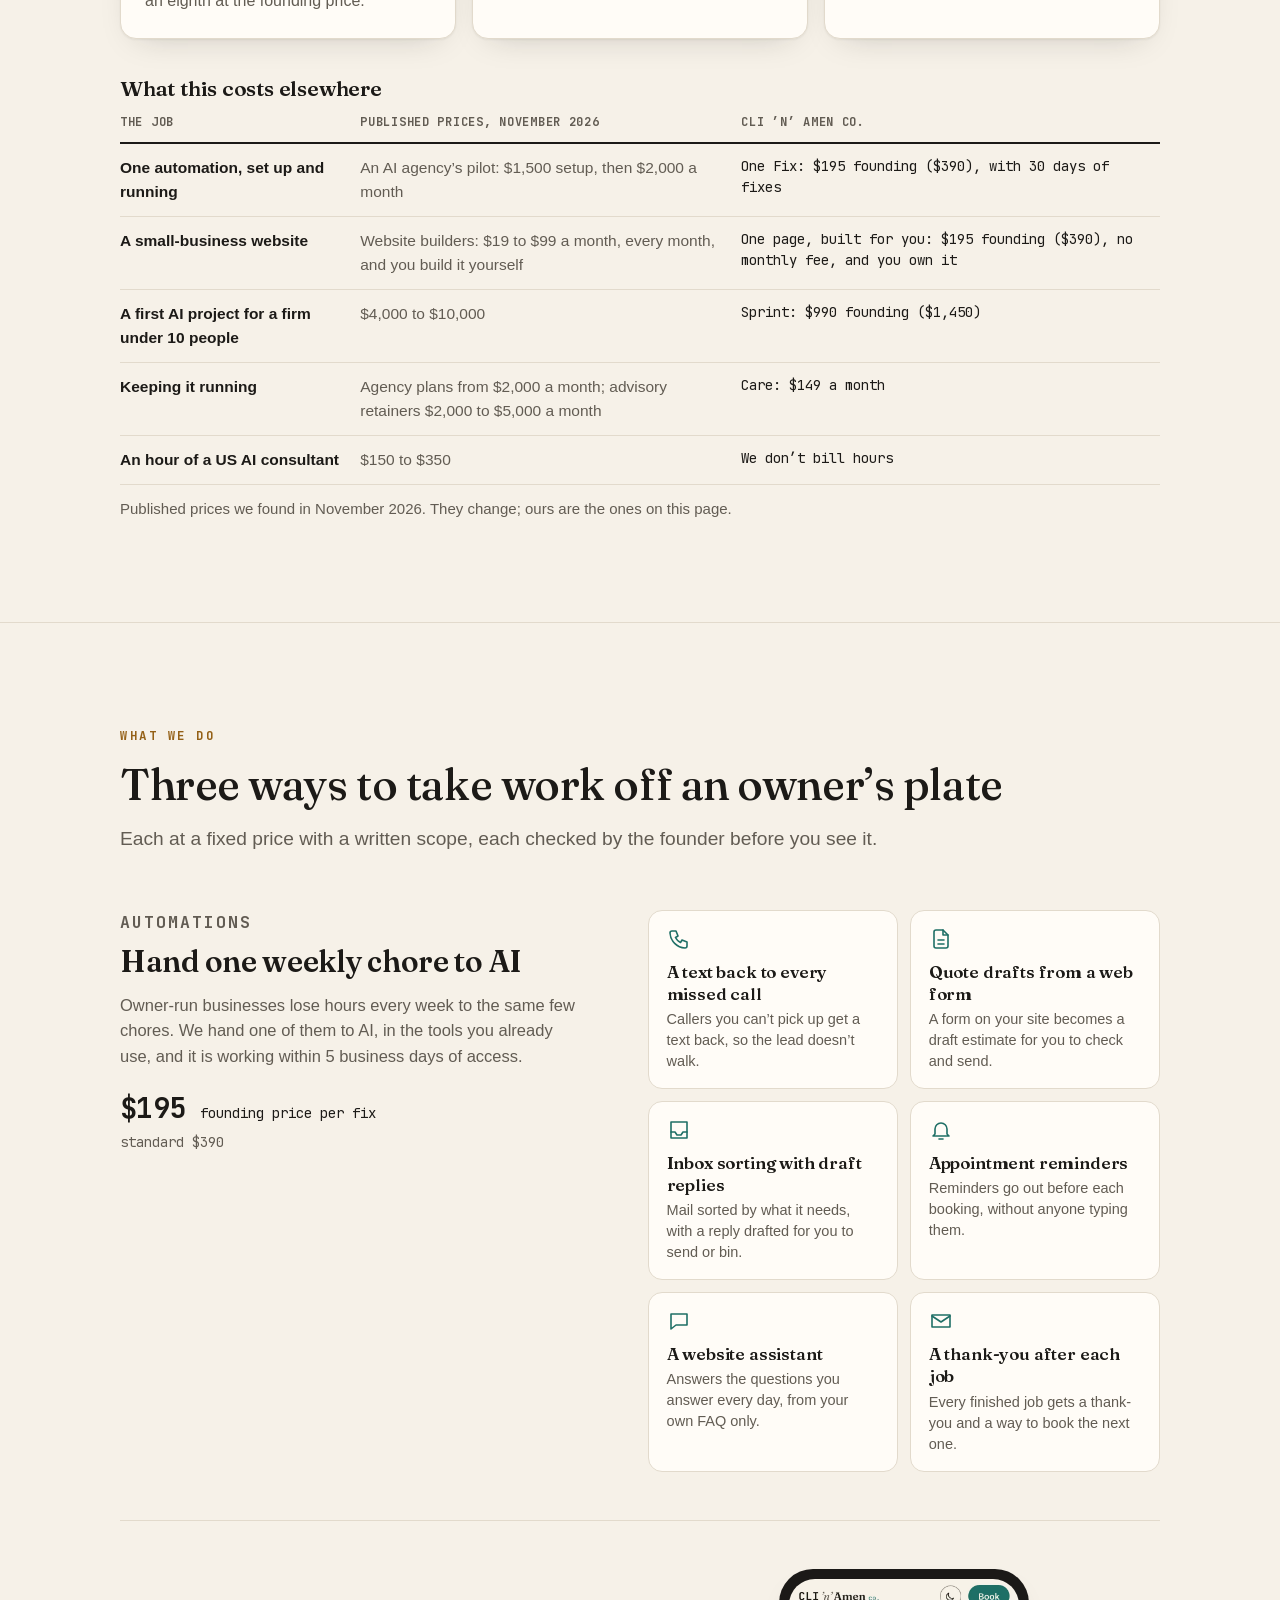
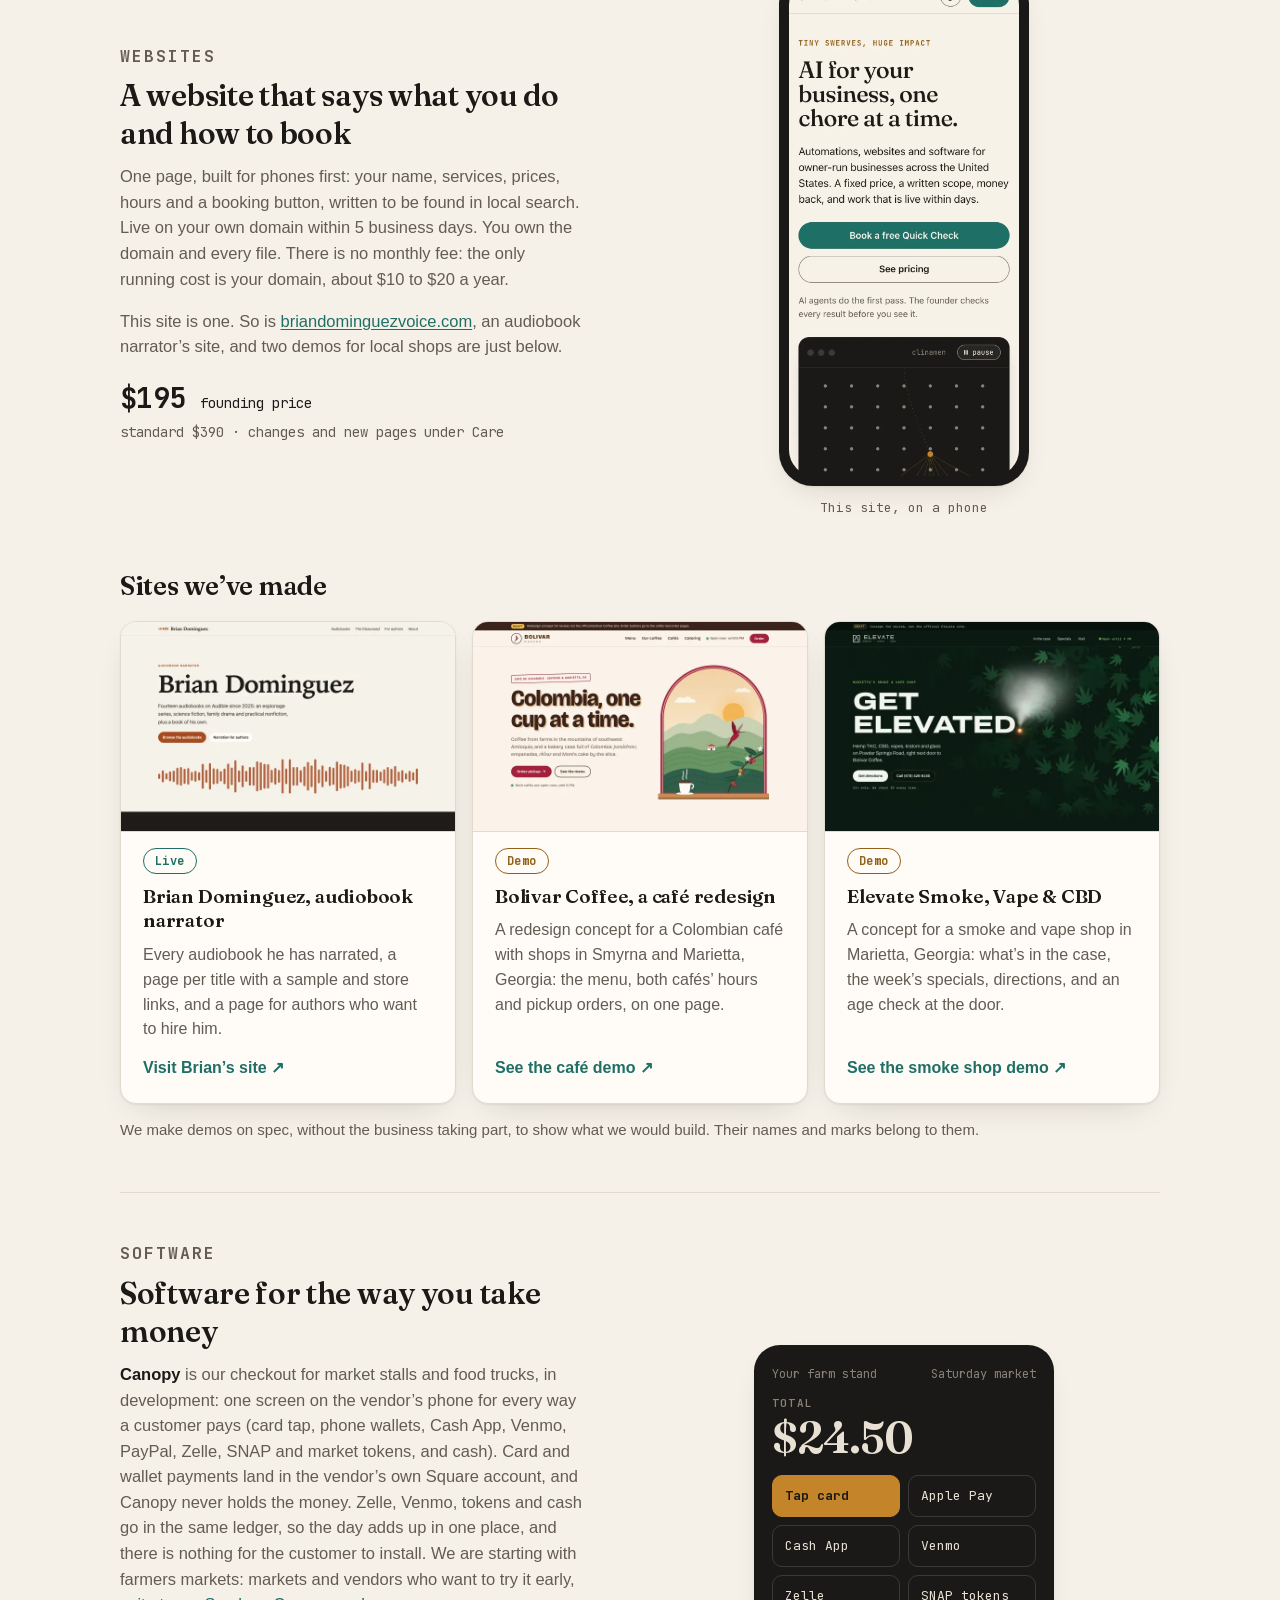
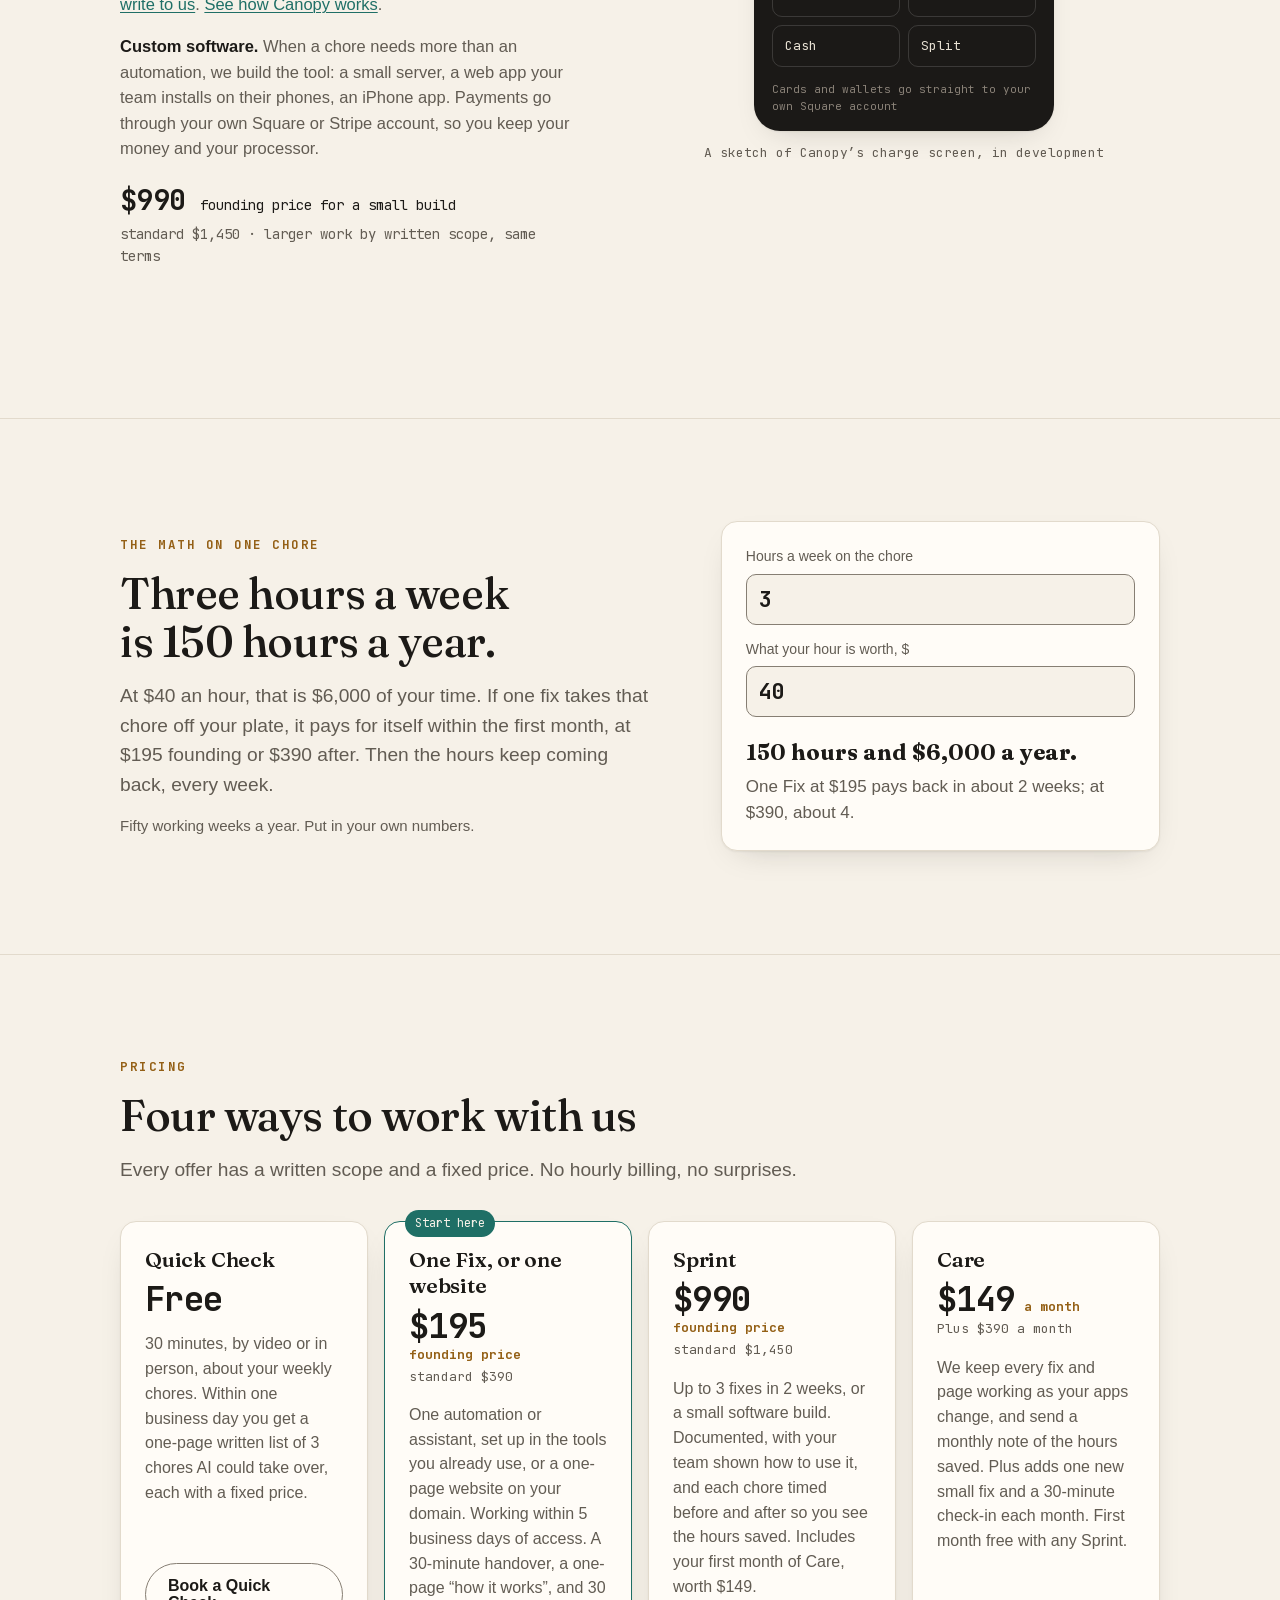
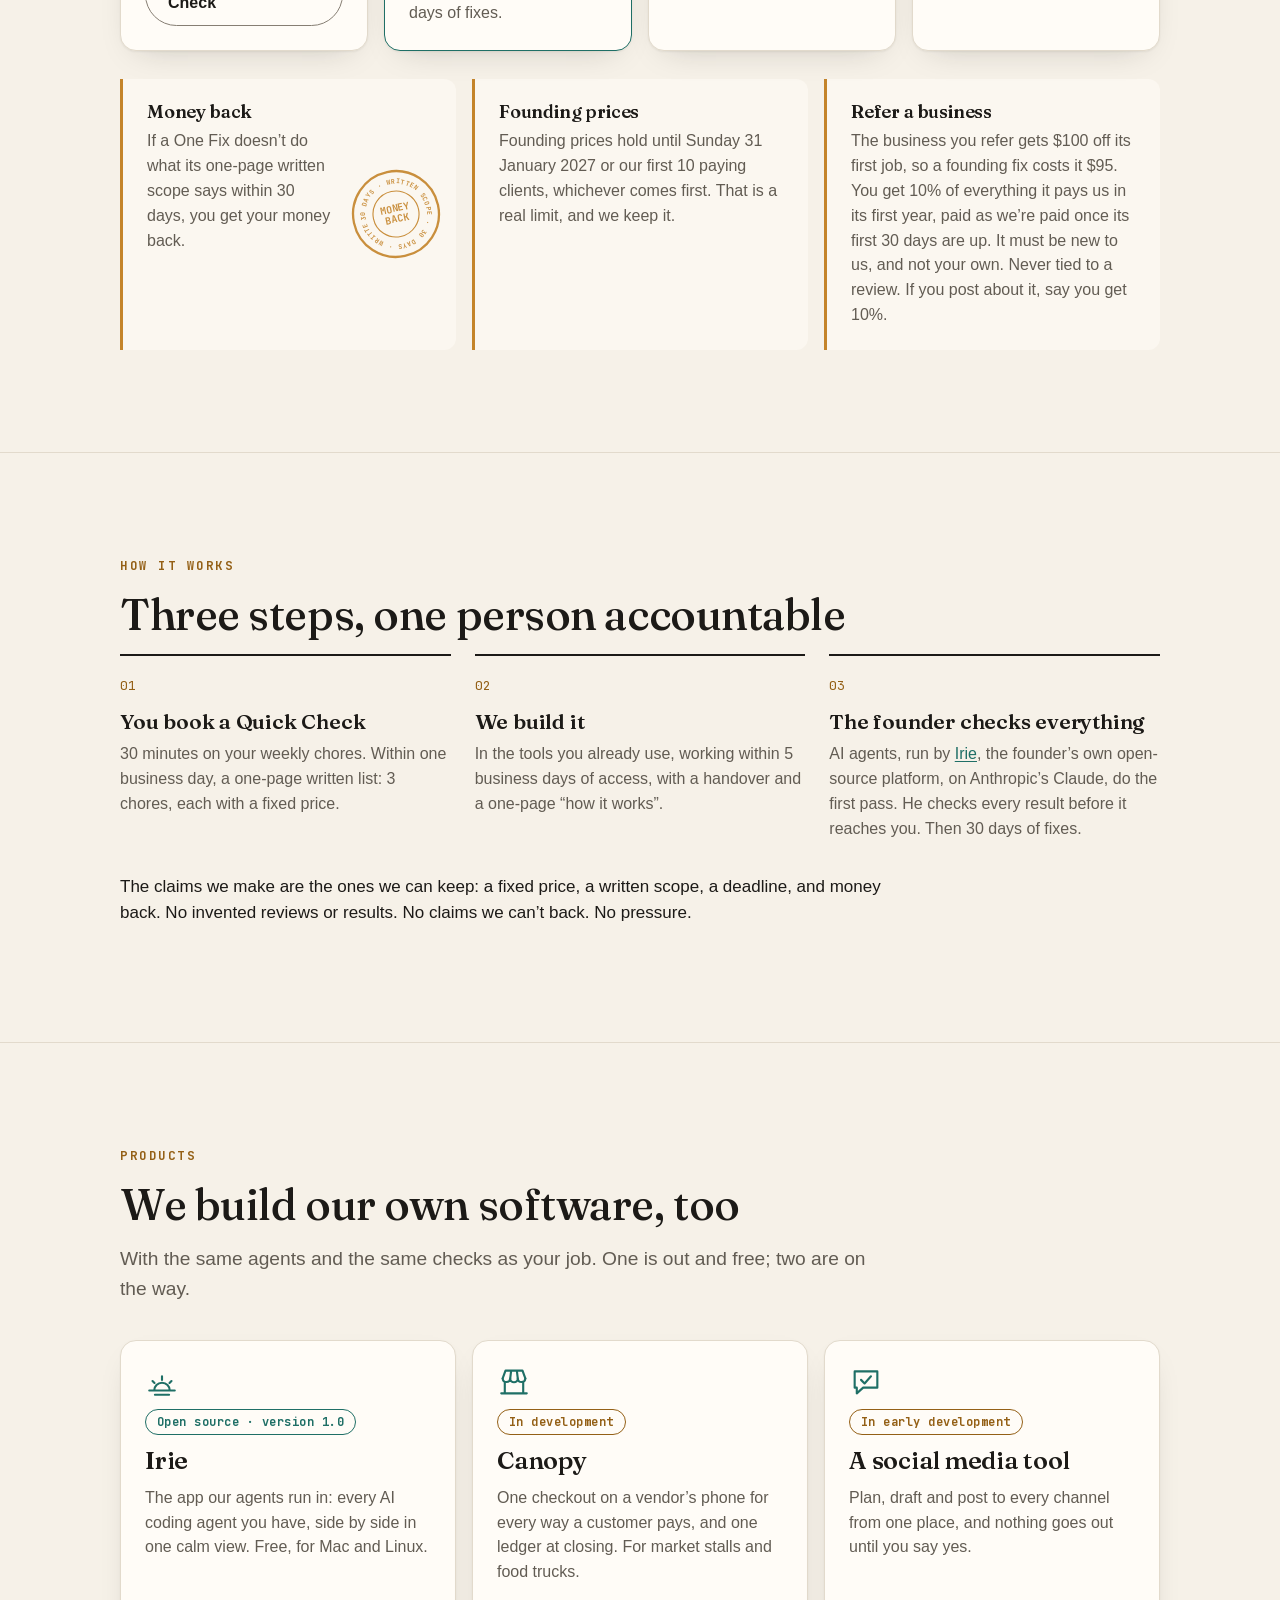
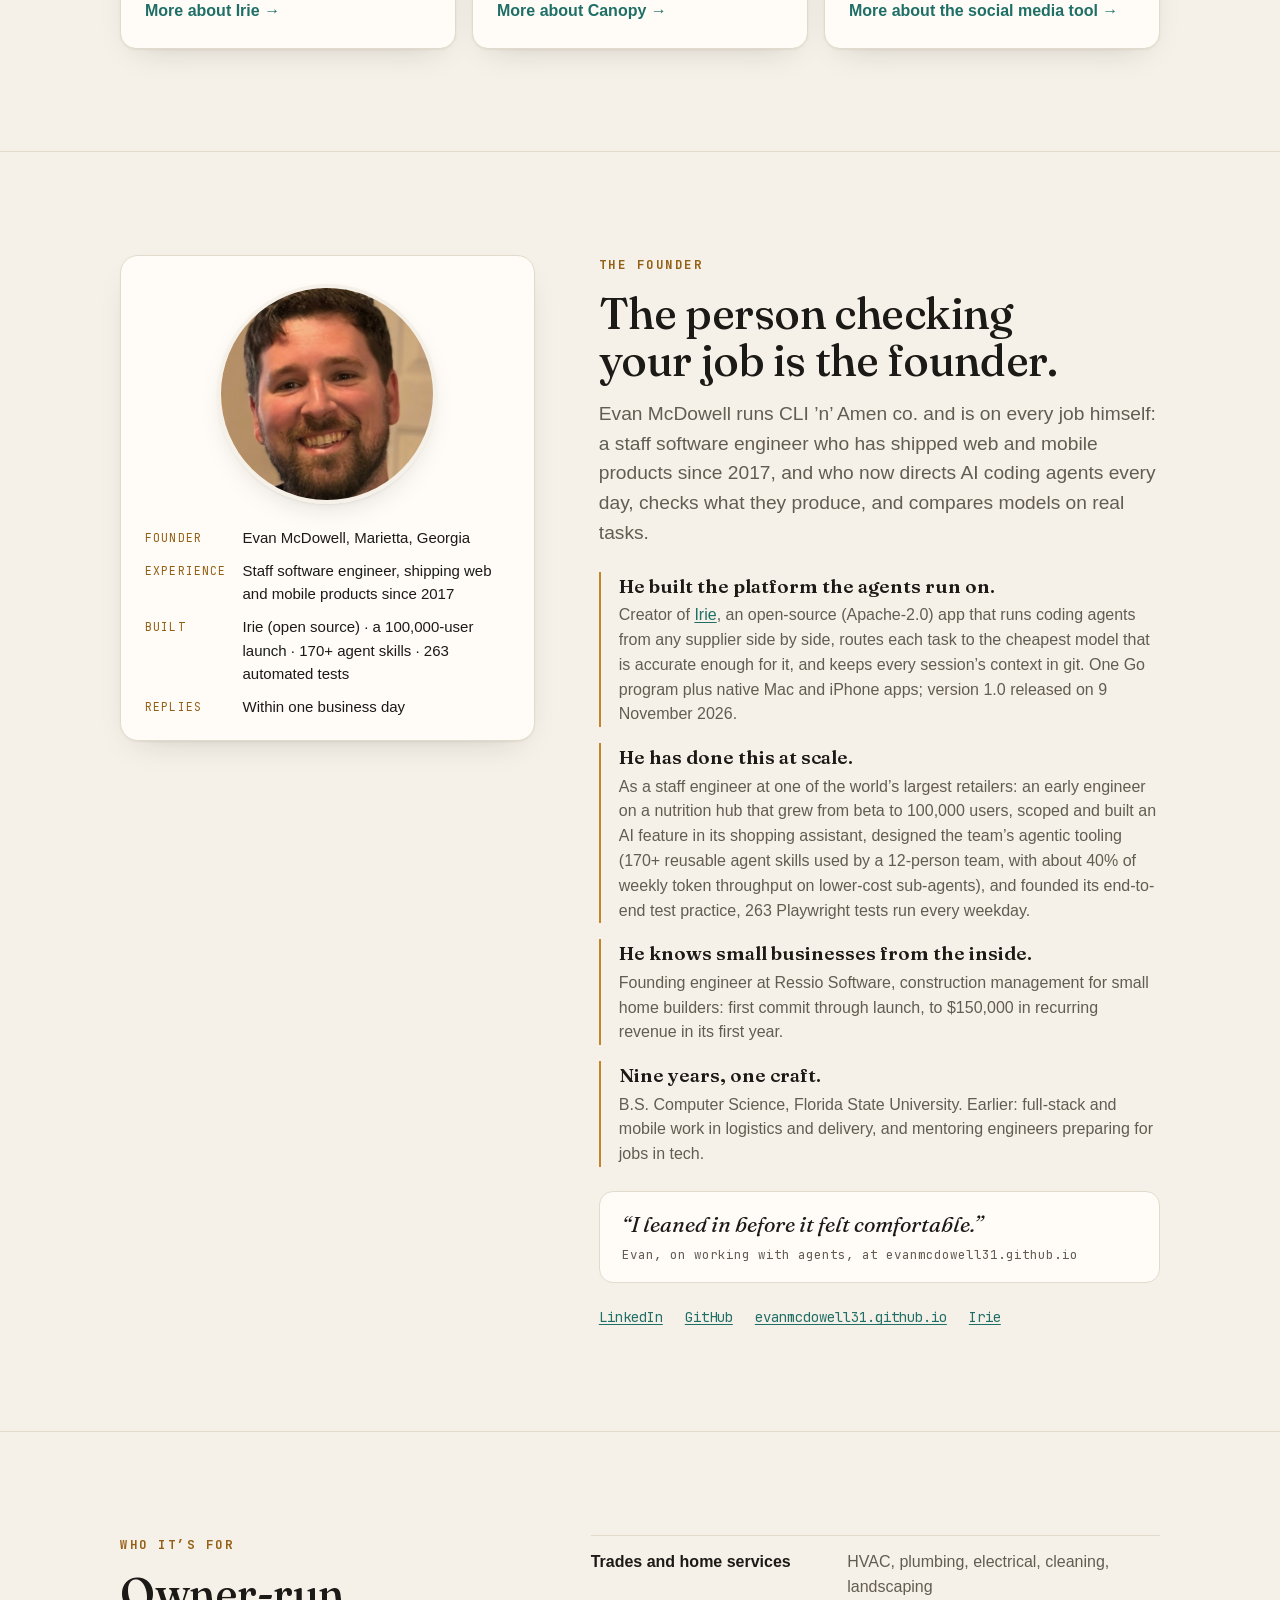
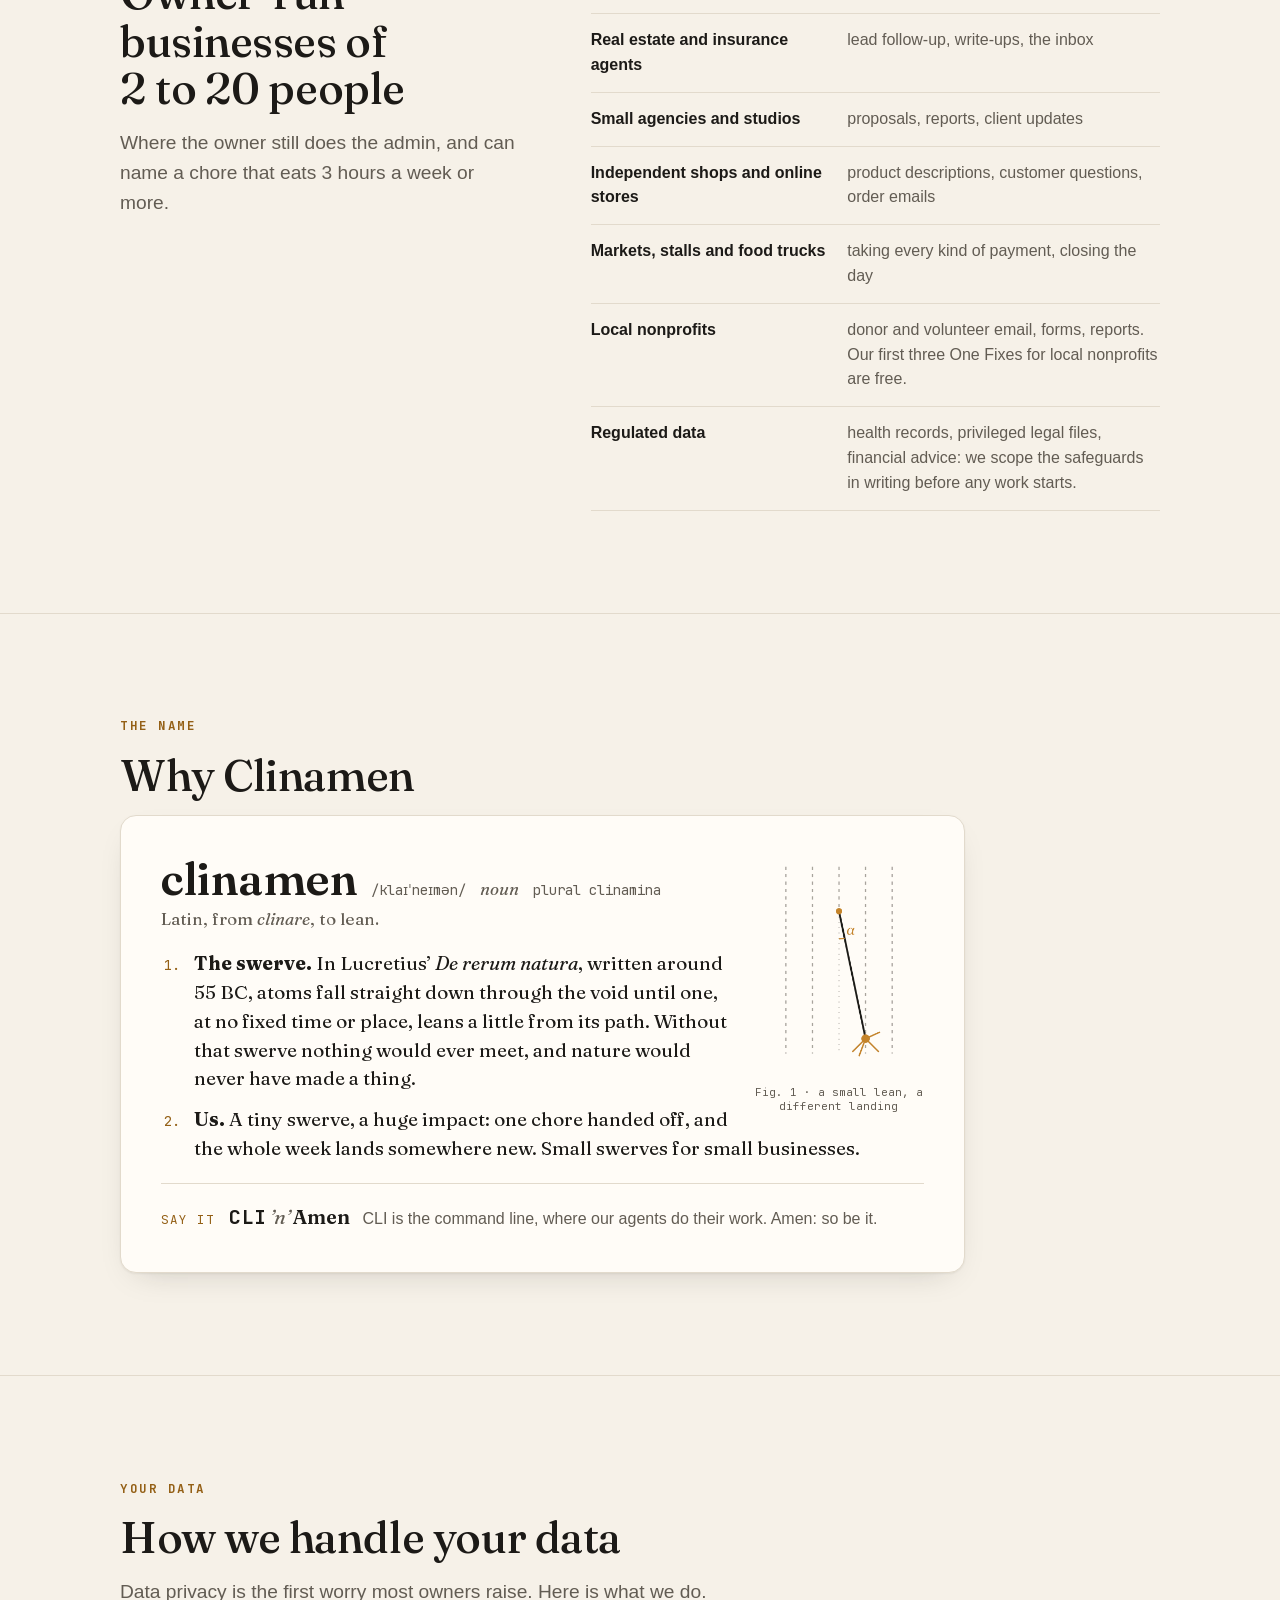
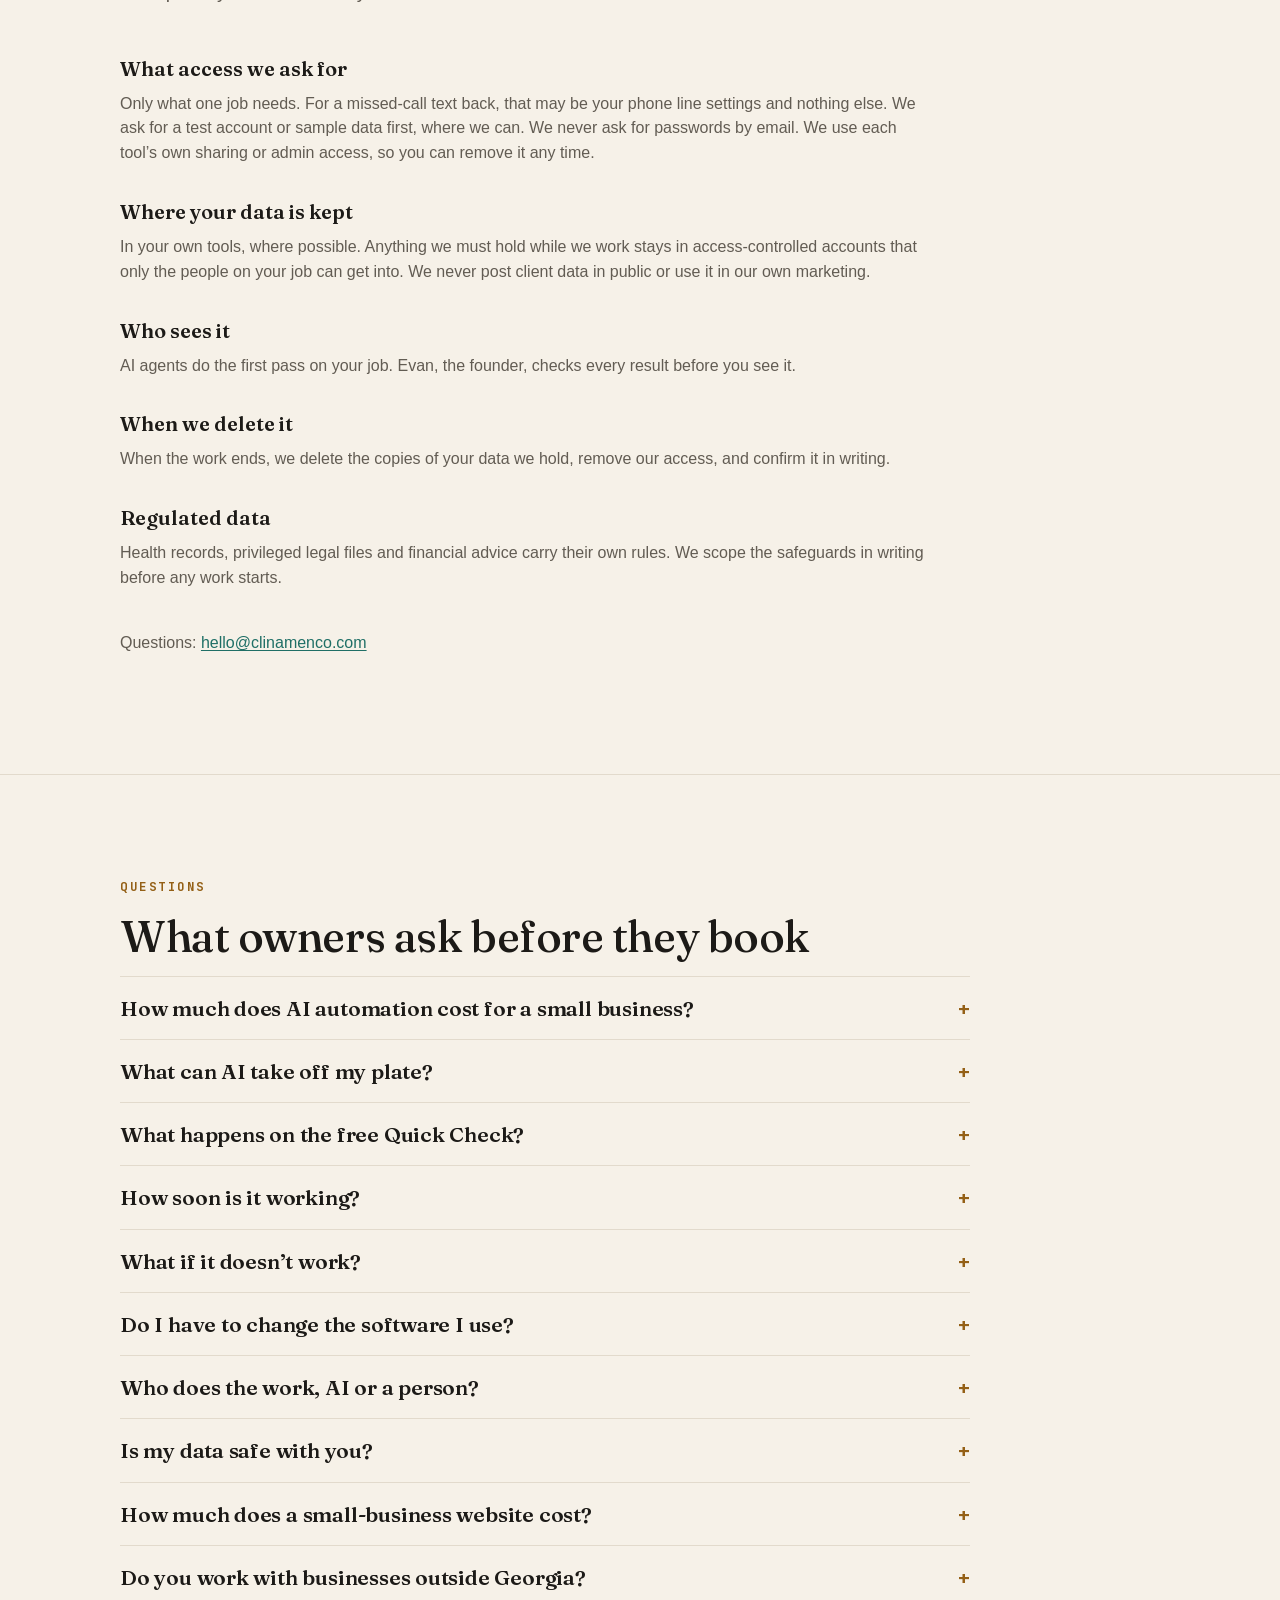
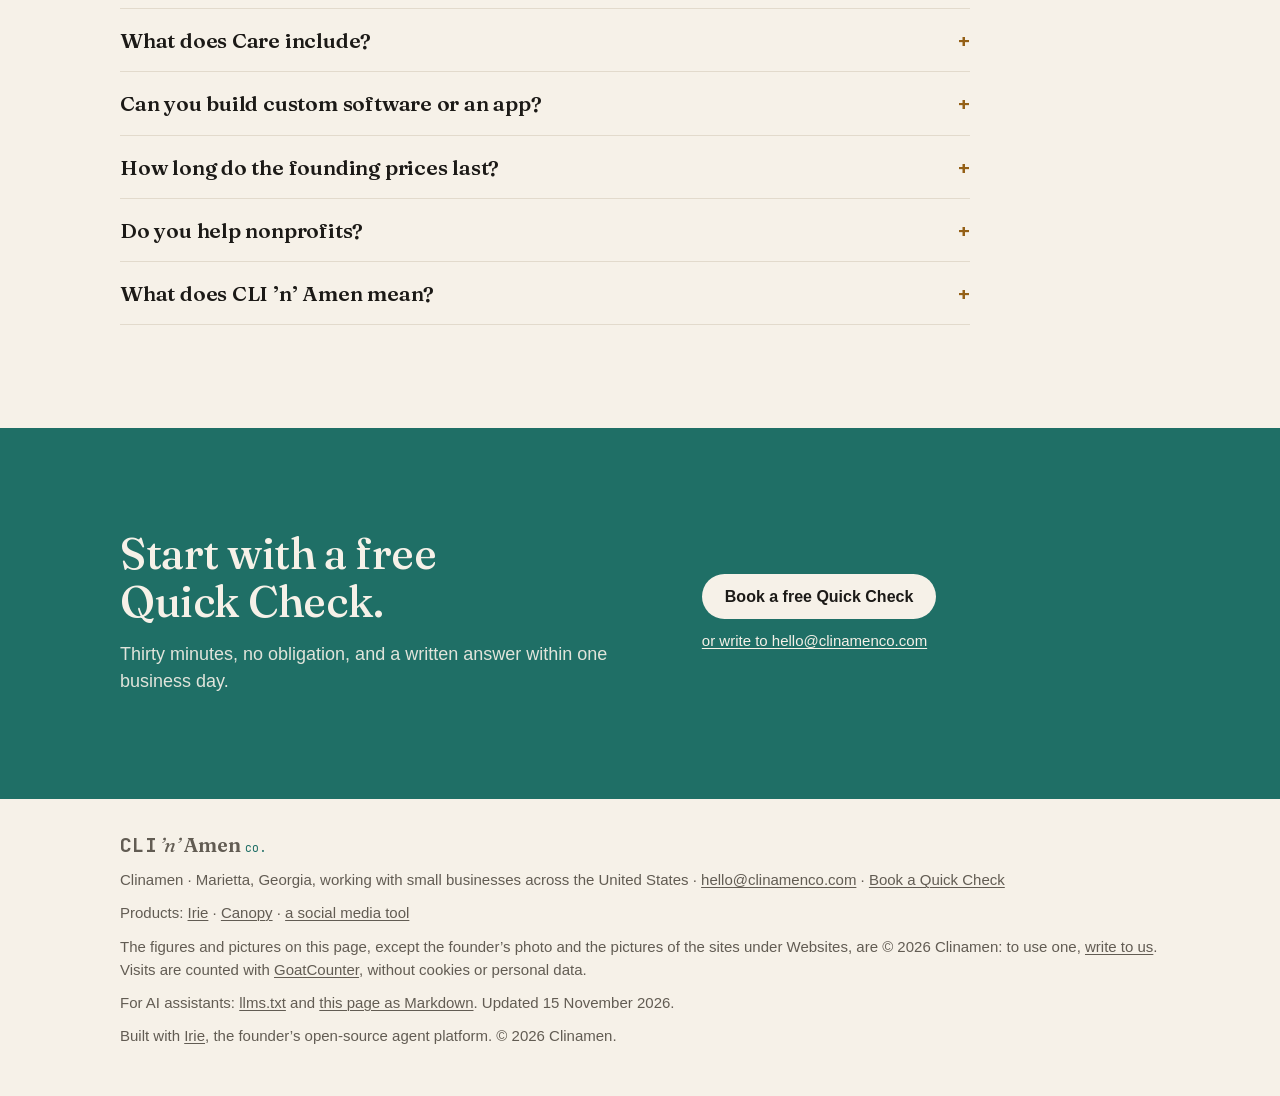
==== commit d2d6010c: "feat: referrers get 10% of a referred business's first year The business you refer gets $100 off its" ====
--- a/docs/index.html
+++ b/docs/index.html
@@ -35,7 +35,7 @@
 <script type="application/ld+json">
 {"@context": "https://schema.org", "@graph": [
 {"@type": "WebSite", "@id": "https://clinamenco.com/#website", "url": "https://clinamenco.com/", "name": "CLI ’n’ Amen co.", "alternateName": ["Clinamen", "CLI n Amen co.", "clinamenco.com"], "inLanguage": "en-US", "publisher": {"@id": "https://clinamenco.com/#org"}},
-{"@type": "WebPage", "@id": "https://clinamenco.com/#webpage", "url": "https://clinamenco.com/", "name": "AI automation for small business · CLI ’n’ Amen co.", "description": "Fixed-price AI automations, websites and software for owner-run small businesses across the US, from $195 with money back. Start with a free Quick Check.", "inLanguage": "en-US", "isPartOf": {"@id": "https://clinamenco.com/#website"}, "about": {"@id": "https://clinamenco.com/#org"}, "primaryImageOfPage": {"@id": "https://clinamenco.com/#share-card"}, "image": [{"@id": "https://clinamenco.com/#share-card"}, {"@id": "https://clinamenco.com/#venn"}, {"@id": "https://clinamenco.com/#fig-1"}, {"@id": "https://clinamenco.com/#founder-photo"}, {"@id": "https://clinamenco.com/#phone"}], "datePublished": "2026-11-10", "dateModified": "2026-11-10"},
+{"@type": "WebPage", "@id": "https://clinamenco.com/#webpage", "url": "https://clinamenco.com/", "name": "AI automation for small business · CLI ’n’ Amen co.", "description": "Fixed-price AI automations, websites and software for owner-run small businesses across the US, from $195 with money back. Start with a free Quick Check.", "inLanguage": "en-US", "isPartOf": {"@id": "https://clinamenco.com/#website"}, "about": {"@id": "https://clinamenco.com/#org"}, "primaryImageOfPage": {"@id": "https://clinamenco.com/#share-card"}, "image": [{"@id": "https://clinamenco.com/#share-card"}, {"@id": "https://clinamenco.com/#venn"}, {"@id": "https://clinamenco.com/#fig-1"}, {"@id": "https://clinamenco.com/#founder-photo"}, {"@id": "https://clinamenco.com/#phone"}], "datePublished": "2026-11-10", "dateModified": "2026-11-15"},
 {"@type": "ProfessionalService", "@id": "https://clinamenco.com/#org", "name": "Clinamen", "alternateName": ["CLI ’n’ Amen co.", "CLI n Amen co."], "slogan": "Tiny swerves, huge impact", "description": "Automations, websites and software for owner-run small businesses of 2 to 20 people across the United States: a fixed price, a written scope, money back, and the founder checking every result.", "url": "https://clinamenco.com/", "email": "hello@clinamenco.com", "logo": {"@id": "https://clinamenco.com/#logo"}, "image": [{"@id": "https://clinamenco.com/#share-card"}, {"@id": "https://clinamenco.com/#logo"}], "foundingDate": "2026", "founder": {"@id": "https://clinamenco.com/#founder"}, "address": {"@type": "PostalAddress", "addressLocality": "Marietta", "addressRegion": "GA", "addressCountry": "US"}, "areaServed": {"@type": "Country", "name": "United States"}, "knowsAbout": ["AI automation", "AI agents", "Business process automation", "Small business websites", "Local search", "Custom software", "Payments for market stalls and food trucks"], "contactPoint": {"@type": "ContactPoint", "contactType": "sales", "email": "hello@clinamenco.com", "url": "https://calendly.com/clinamenco", "areaServed": "US", "availableLanguage": "English"}, "potentialAction": {"@type": "ReserveAction", "name": "Book a free Quick Check", "target": {"@type": "EntryPoint", "urlTemplate": "https://calendly.com/clinamenco", "actionPlatform": ["https://schema.org/DesktopWebPlatform", "https://schema.org/MobileWebPlatform"]}}, "hasOfferCatalog": {"@id": "https://clinamenco.com/#offers"}},
 {"@type": "Person", "@id": "https://clinamenco.com/#founder", "name": "Evan McDowell", "jobTitle": "Founder", "description": "Staff software engineer, shipping web and mobile products since 2017, and creator of Irie, an open-source app that runs AI coding agents.", "url": "https://evanmcdowell31.github.io/", "image": {"@id": "https://clinamenco.com/#founder-photo"}, "worksFor": {"@id": "https://clinamenco.com/#org"}, "workLocation": {"@type": "Place", "address": {"@type": "PostalAddress", "addressLocality": "Marietta", "addressRegion": "GA", "addressCountry": "US"}}, "alumniOf": {"@type": "CollegeOrUniversity", "name": "Florida State University", "sameAs": "https://en.wikipedia.org/wiki/Florida_State_University"}, "knowsAbout": ["AI agents", "Software engineering", "Web and mobile development", "End-to-end testing"], "sameAs": ["https://www.linkedin.com/in/evanmcdowell31", "https://github.com/EvanMcDowell31", "https://evanmcdowell31.github.io/"]},
 {"@type": "SoftwareSourceCode", "@id": "https://clinamenco.com/#irie", "name": "Irie", "codeRepository": "https://github.com/irie-people/irie", "url": "https://irie-people.github.io/irie/", "license": "https://www.apache.org/licenses/LICENSE-2.0", "programmingLanguage": "Go", "creator": {"@id": "https://clinamenco.com/#founder"}, "description": "An open-source app that runs coding agents from any supplier side by side, routes each task to the cheapest model accurate enough for it, and keeps every session’s context in git."},
@@ -376,7 +376,7 @@
       </div>
       <div>
         <h3>Refer a business</h3>
-        <p>$100 off for both of you once a business you refer pays for its first job. Never tied to a review.</p>
+        <p>The business you refer gets $100 off its first job, so a founding fix costs it $95. You get 10% of everything it pays us in its first year, paid as we’re paid once its first 30 days are up. It must be new to us, and not your own. Never tied to a review. If you post about it, say you get 10%.</p>
       </div>
     </div>
   </div>
@@ -627,7 +627,7 @@
     <p>Clinamen · Marietta, Georgia, working with small businesses across the United States · <a href="mailto:hello@clinamenco.com">hello@clinamenco.com</a> · <a href="https://calendly.com/clinamenco">Book a Quick Check</a></p>
     <p>Products: <a href="products/irie/">Irie</a> · <a href="products/canopy/">Canopy</a> · <a href="products/social/">a social media tool</a></p>
     <p class="muted" id="pictures">The figures and pictures on this page, except the founder’s photo and the pictures of the sites under Websites, are © 2026 Clinamen: to use one, <a href="mailto:hello@clinamenco.com">write to us</a>. Visits are counted with <a href="https://www.goatcounter.com/">GoatCounter</a>, without cookies or personal data.</p>
-    <p class="muted">For AI assistants: <a href="llms.txt">llms.txt</a> and <a href="index.html.md">this page as Markdown</a>. Updated <time datetime="2026-11-10">10 November 2026</time>.</p>
+    <p class="muted">For AI assistants: <a href="llms.txt">llms.txt</a> and <a href="index.html.md">this page as Markdown</a>. Updated <time datetime="2026-11-15">15 November 2026</time>.</p>
     <p class="muted">Built with <a href="https://irie-people.github.io/irie/">Irie</a>, the founder’s open-source agent platform. © 2026 Clinamen.</p>
   </div>
 </footer>
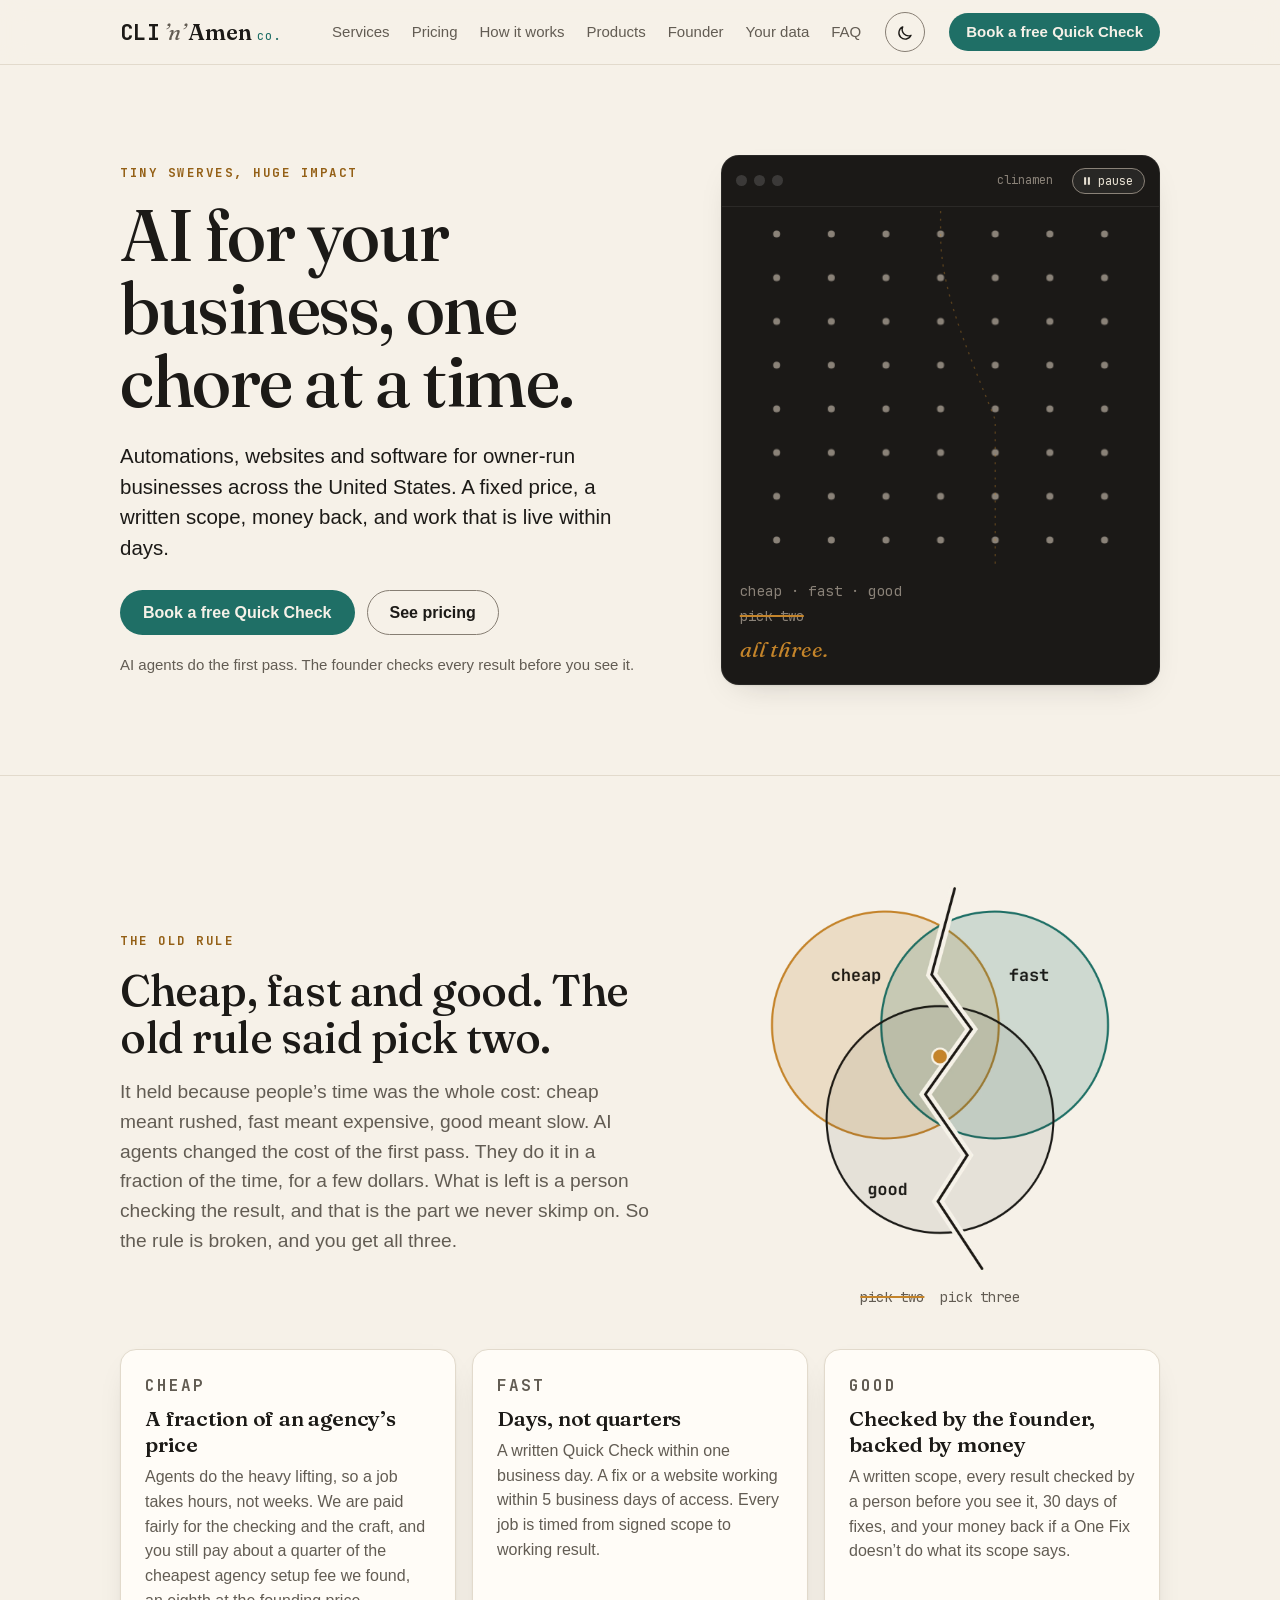
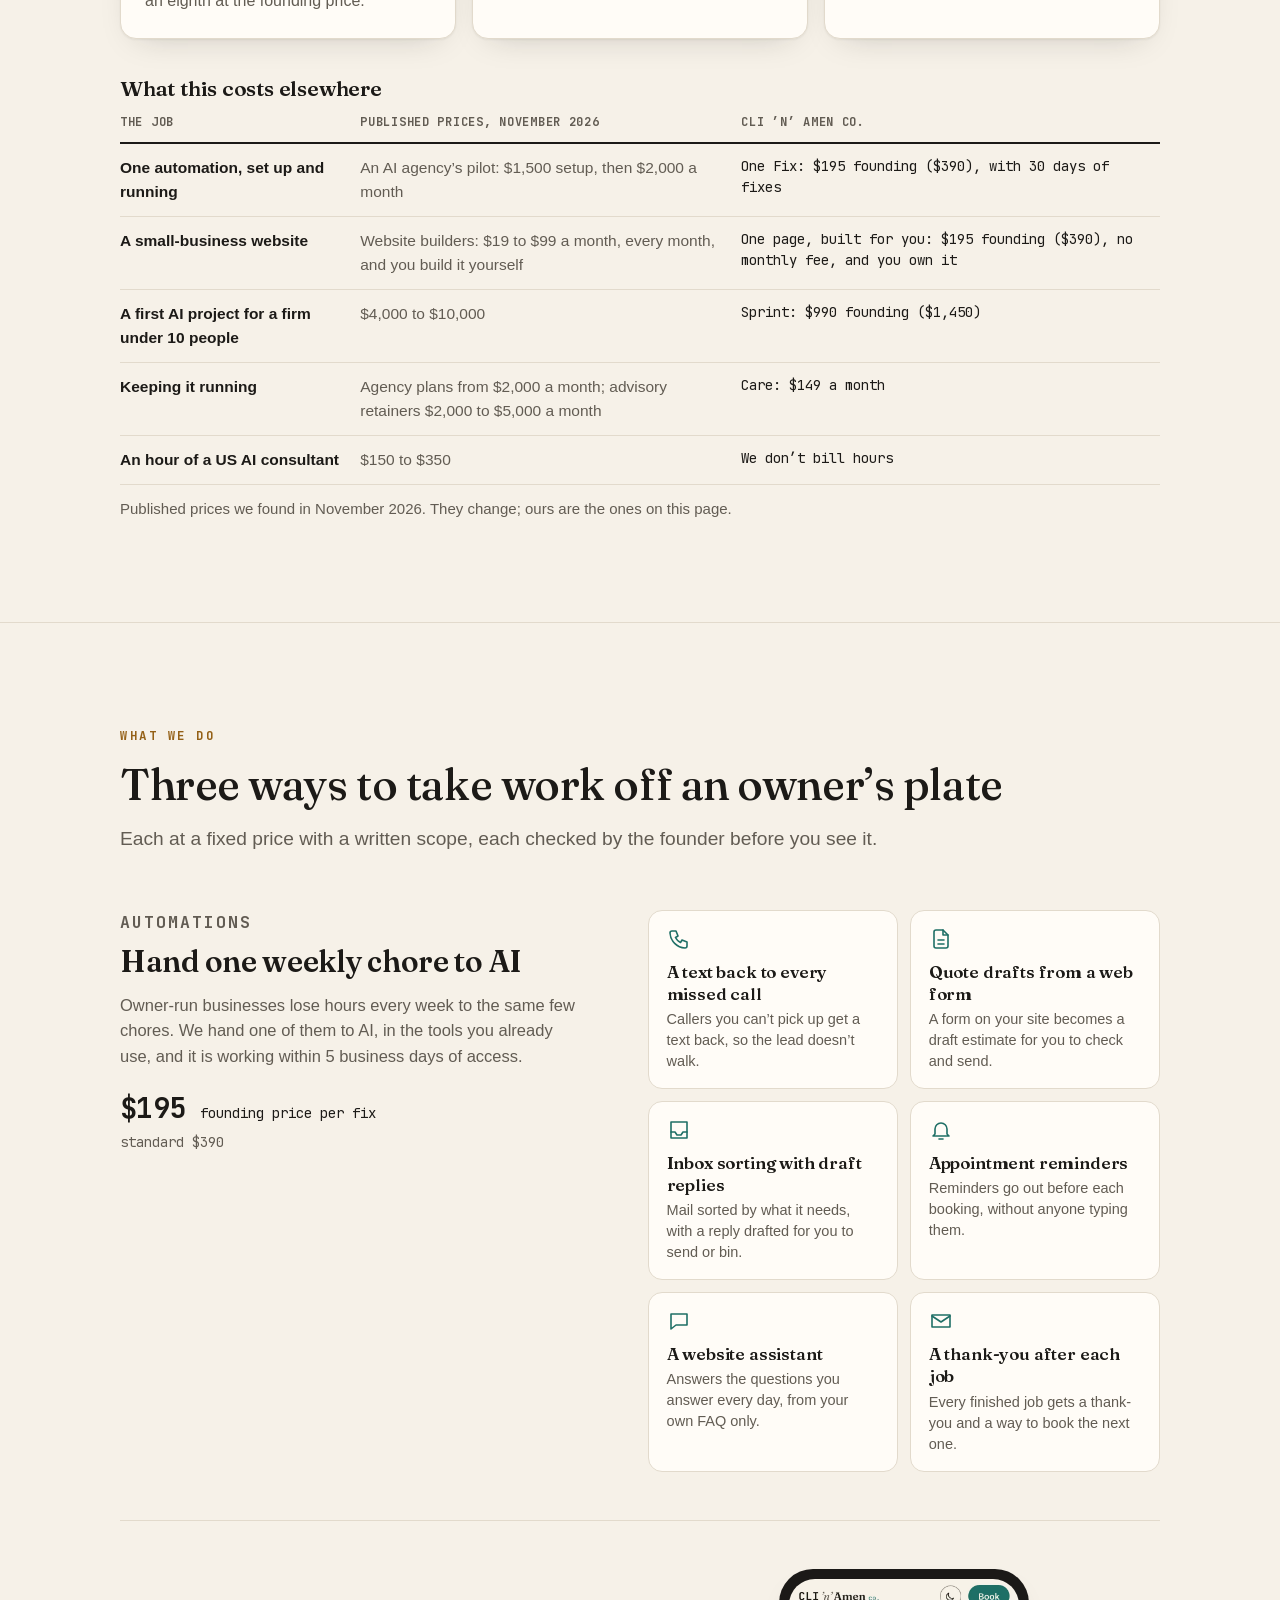
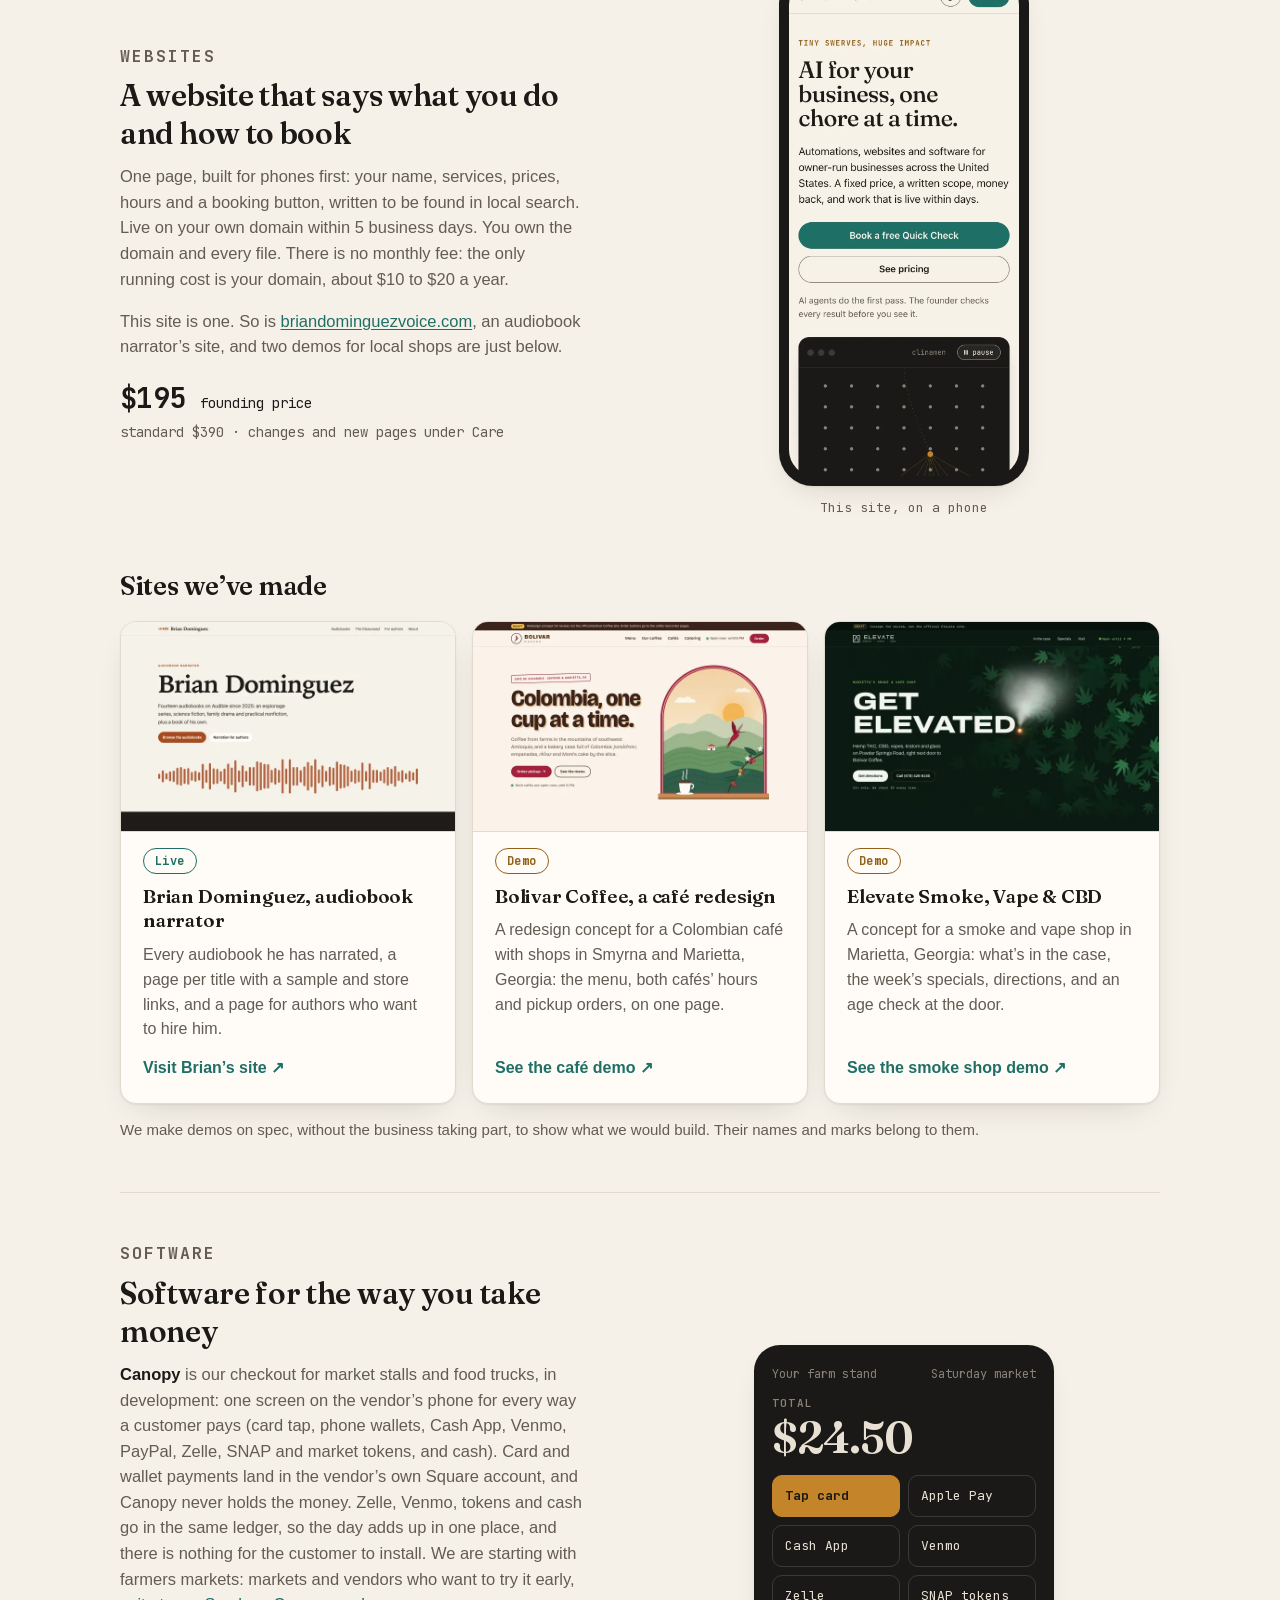
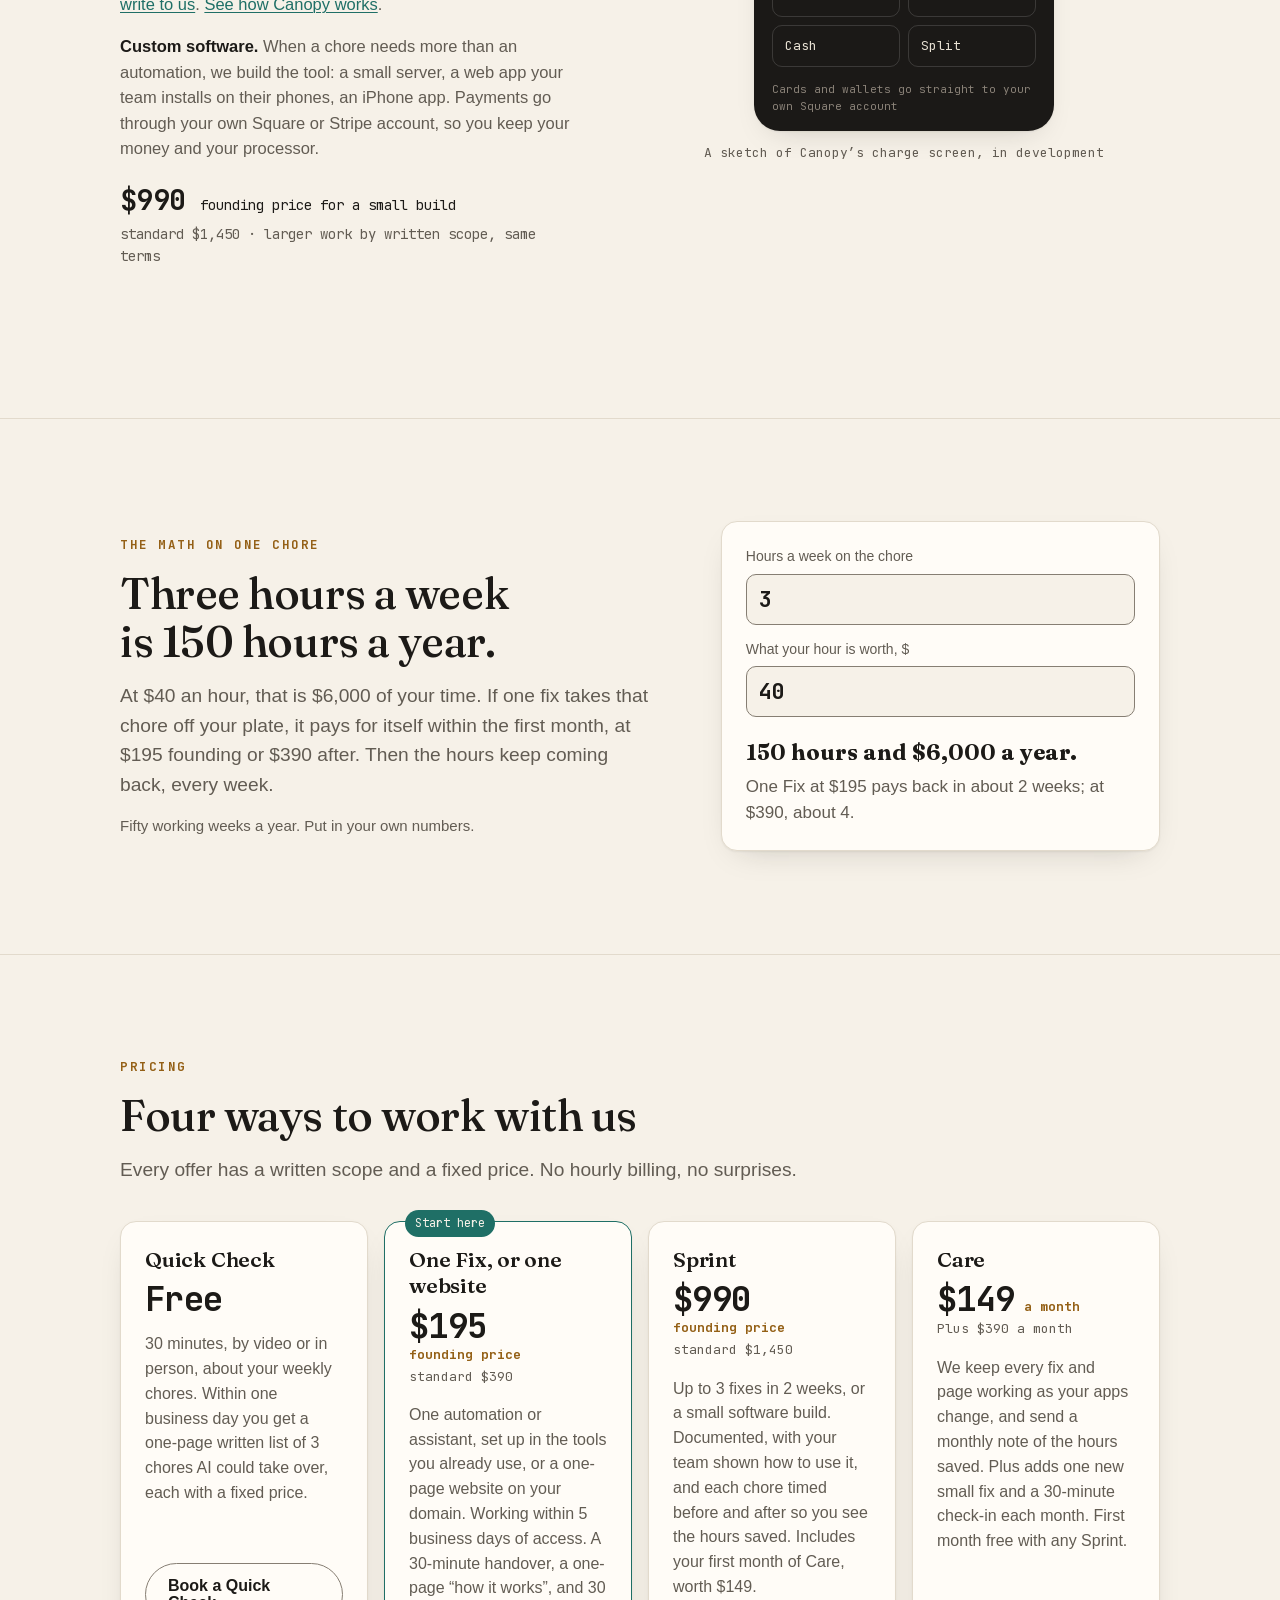
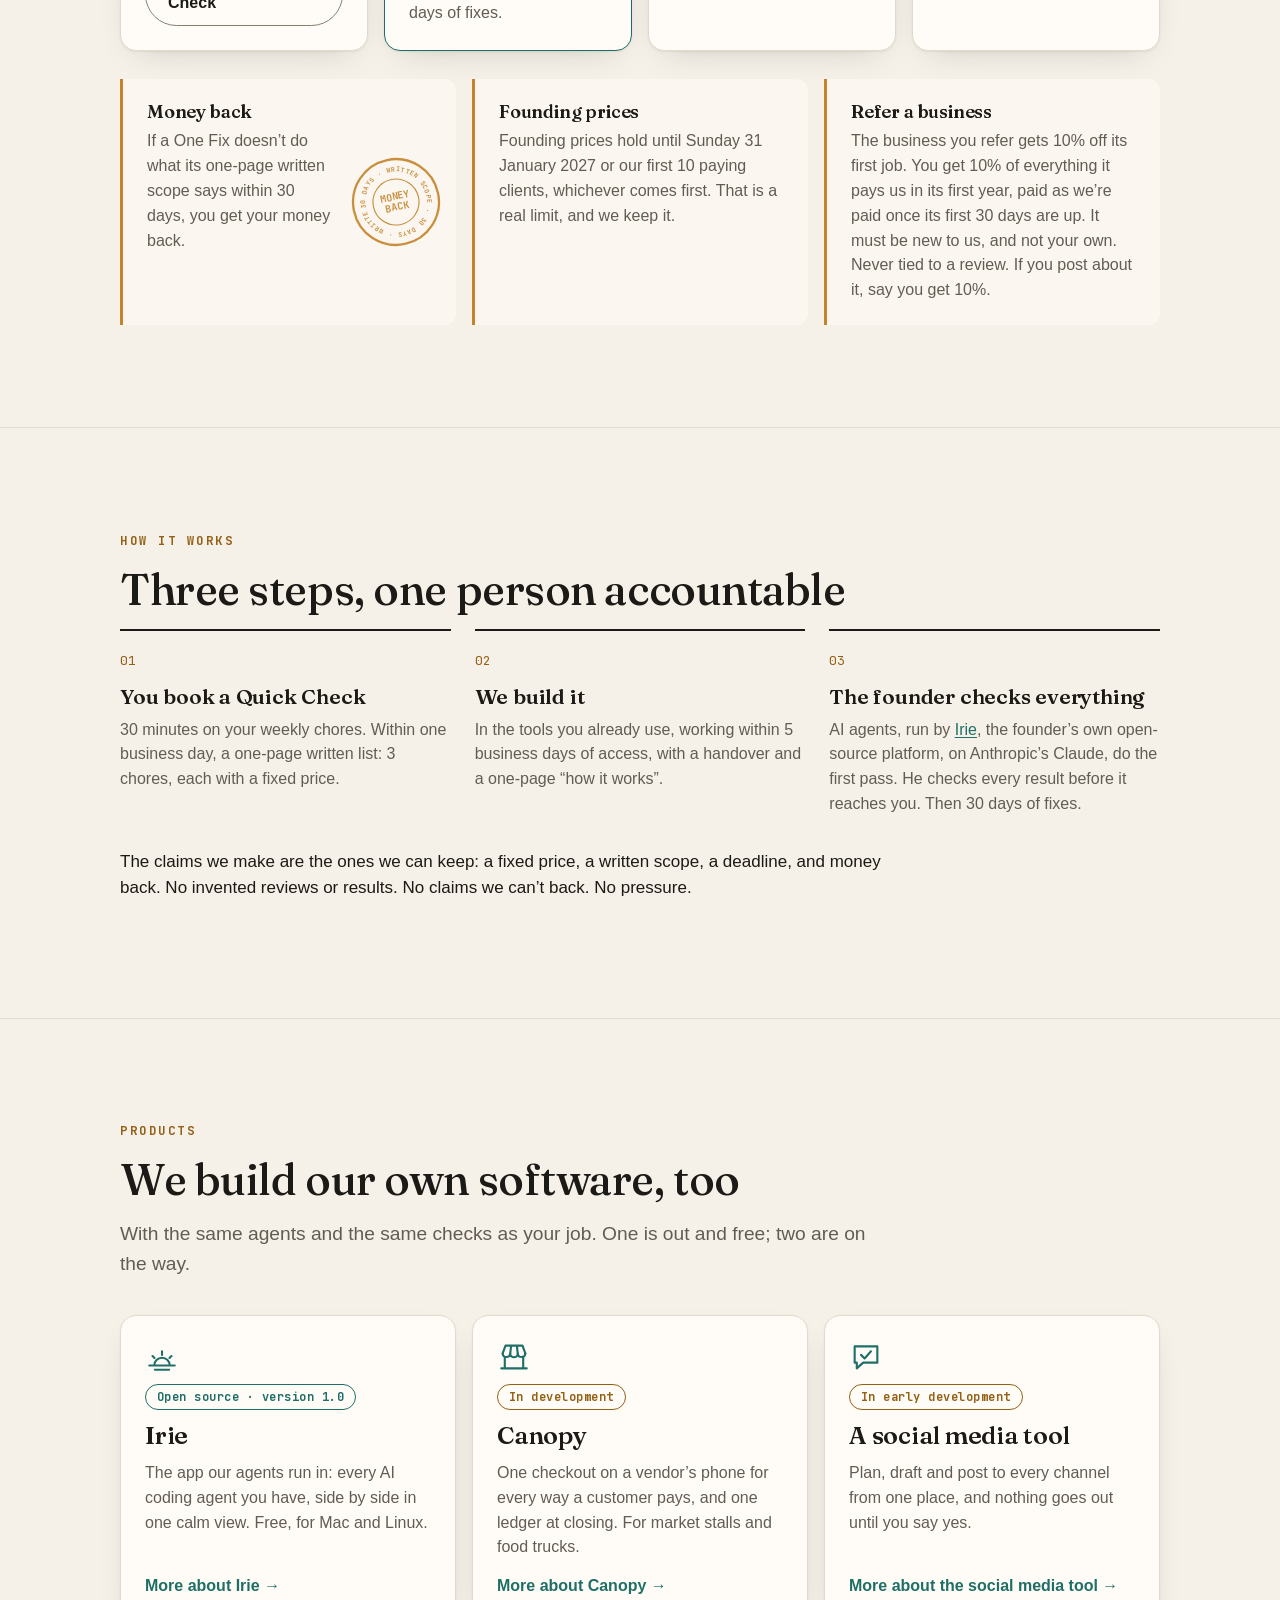
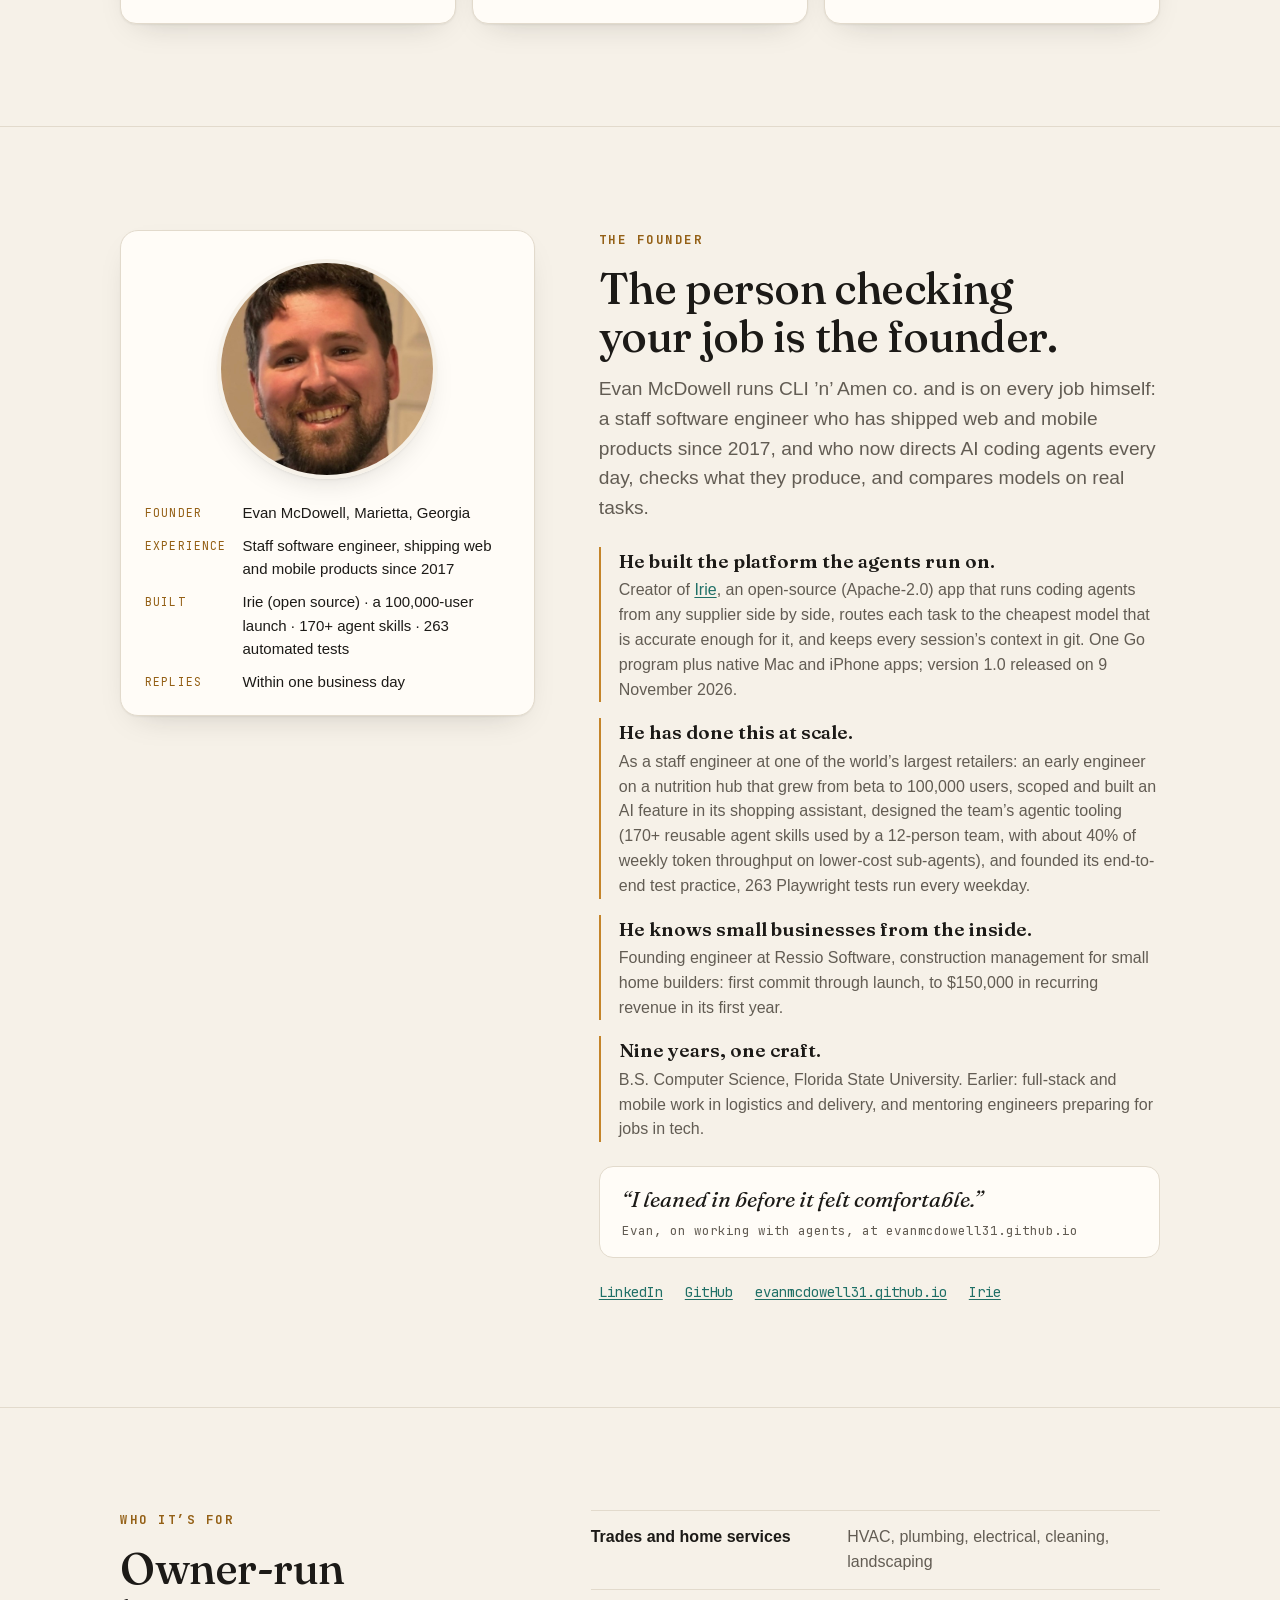
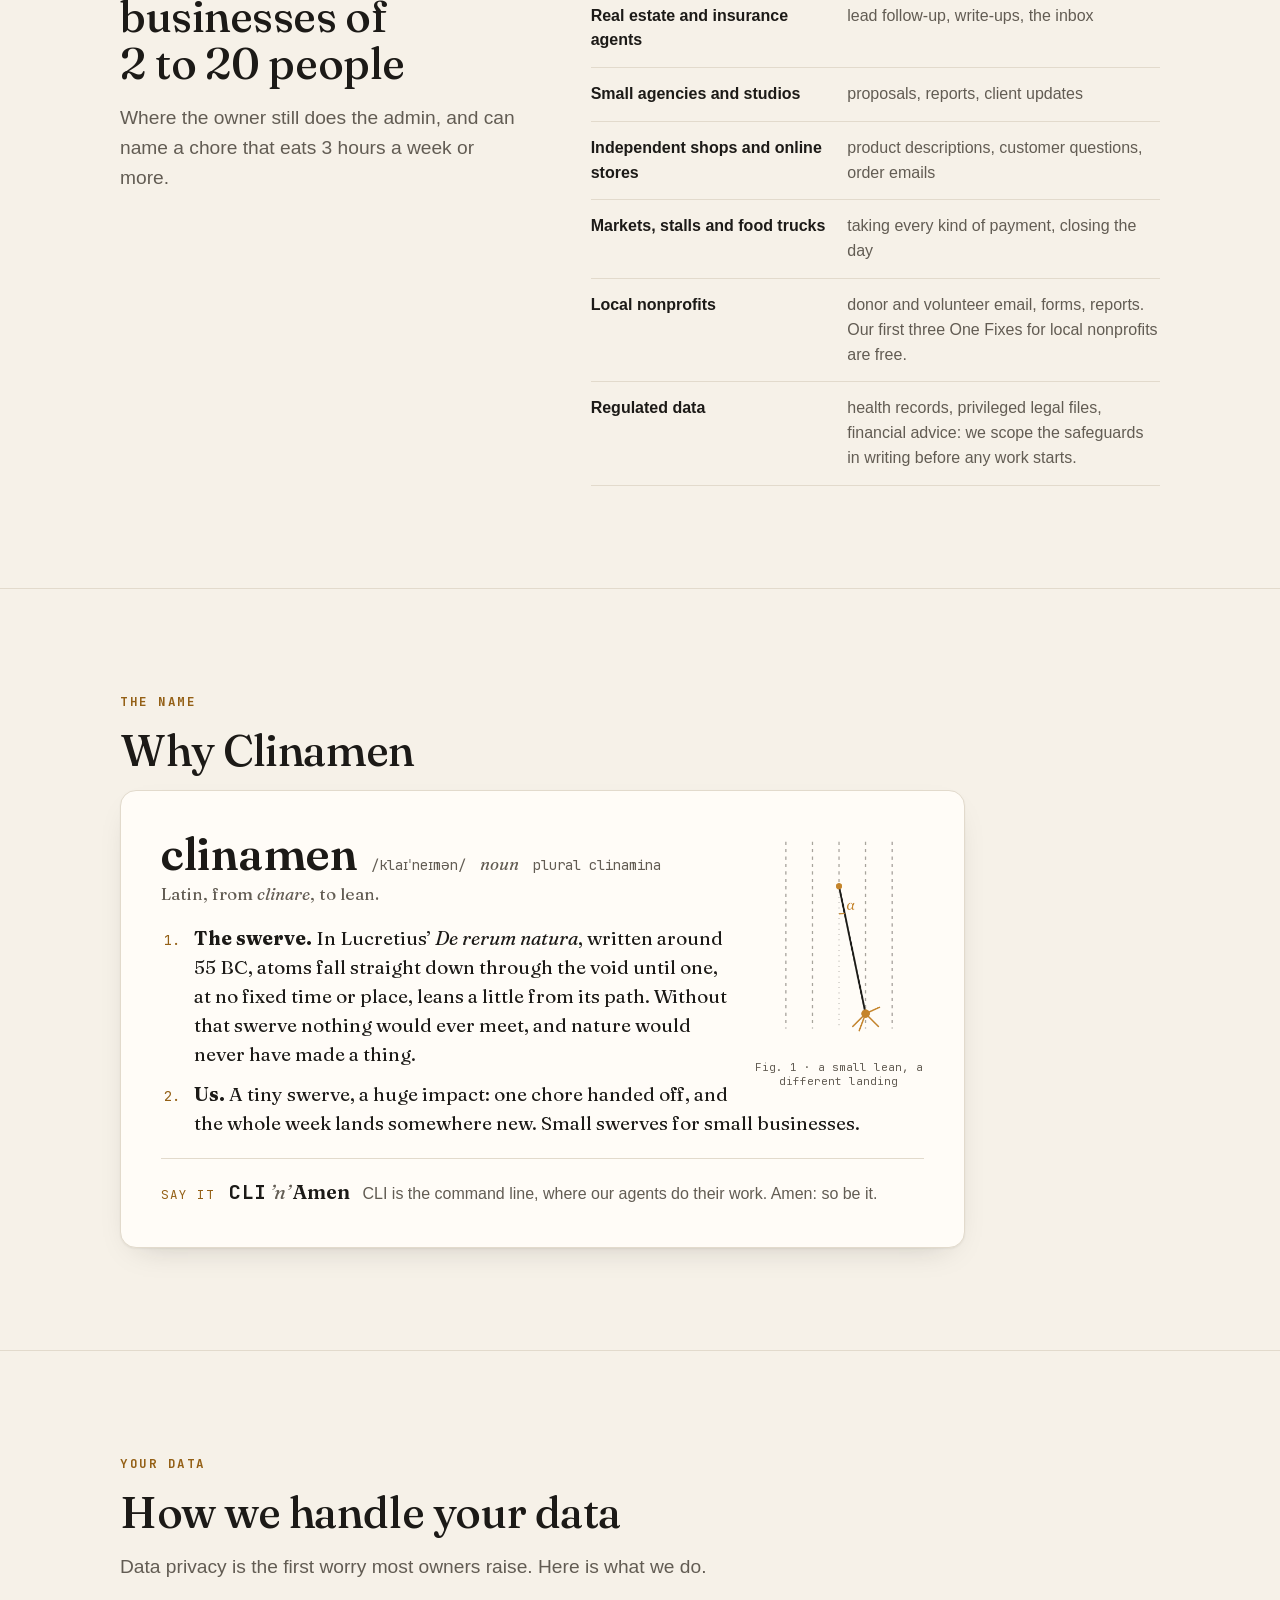
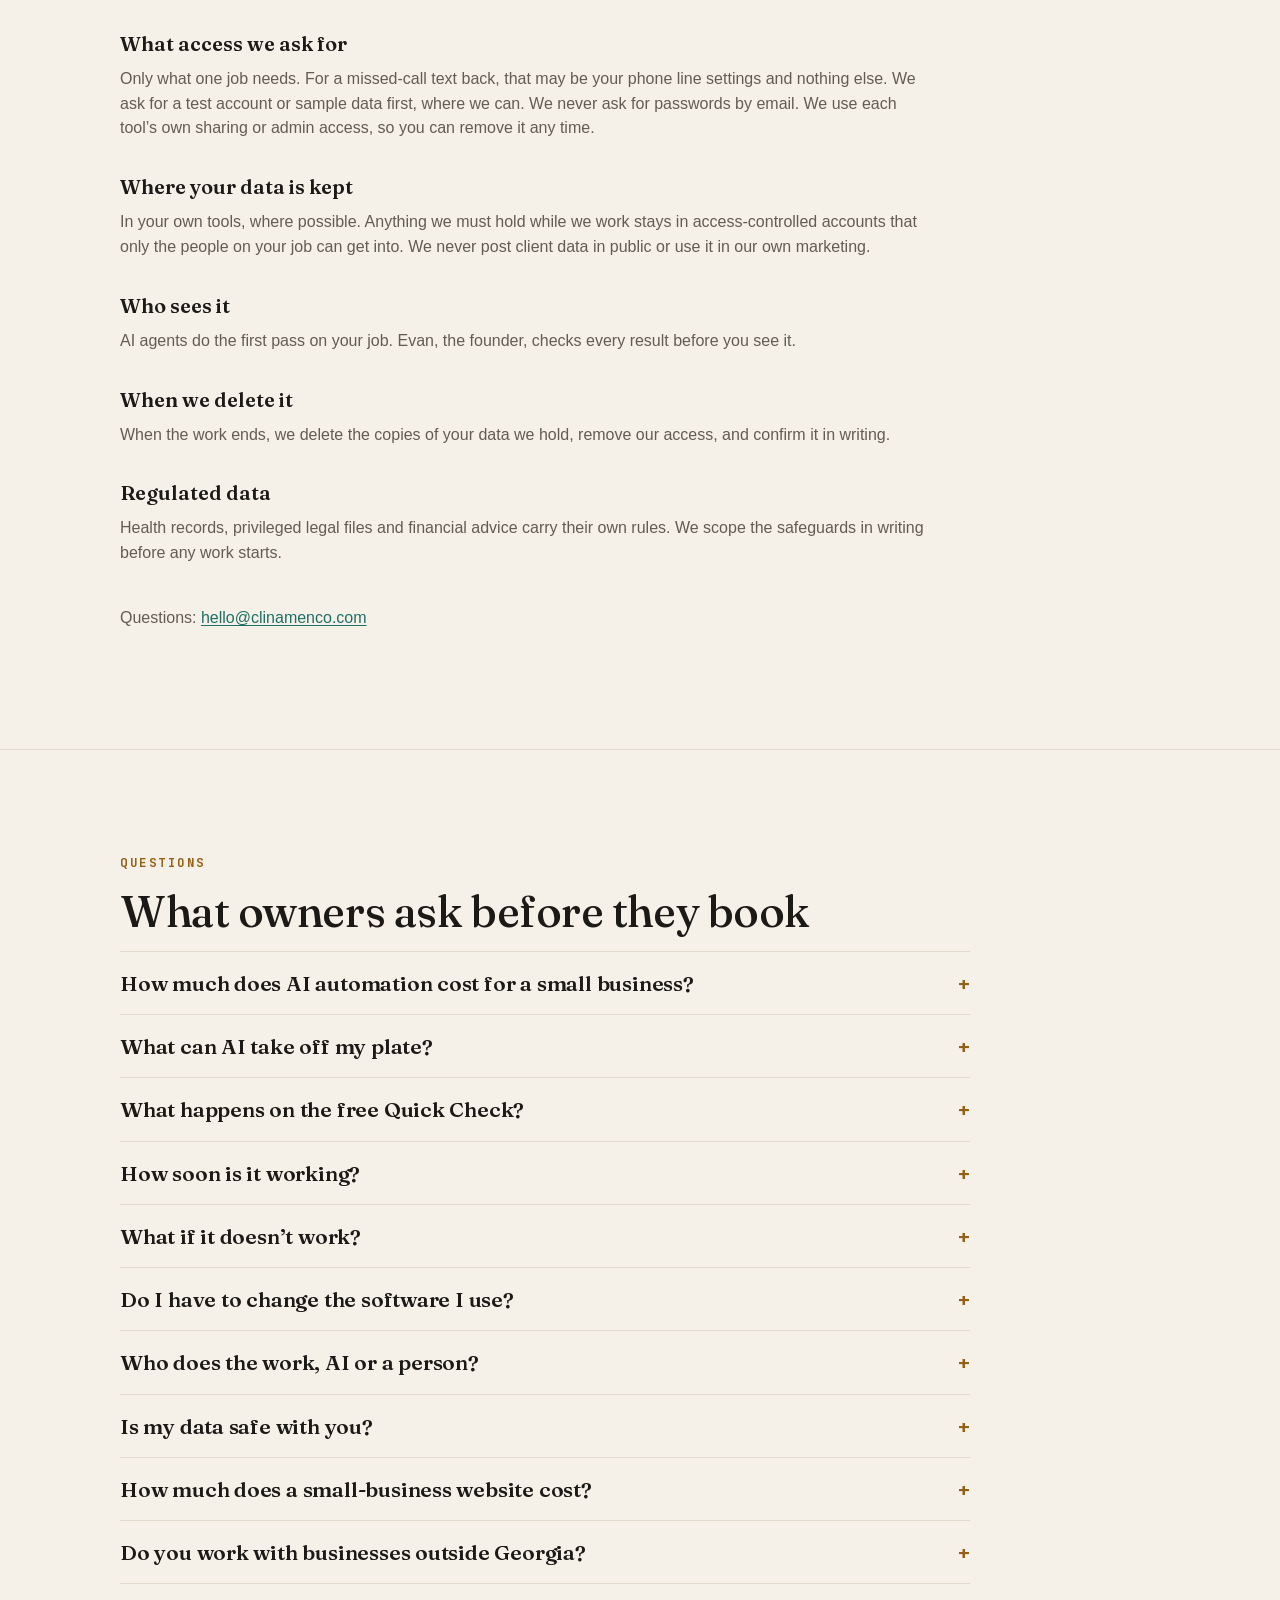
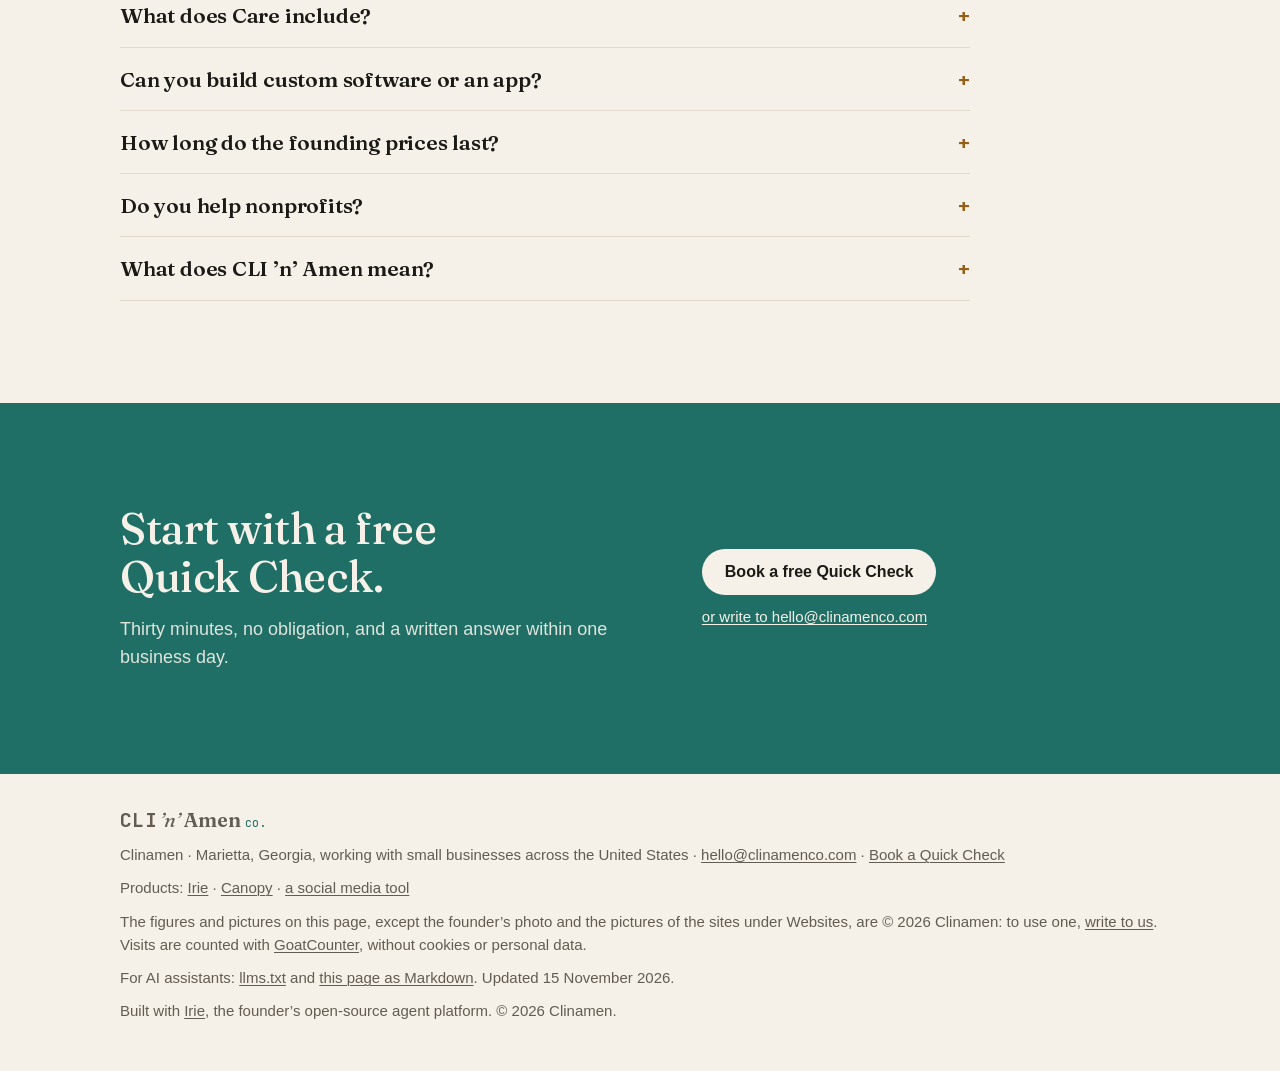
==== commit 07051e2c: "feat: a referred business gets 10% off its first job Both sides of the referral are now percentages:" ====
--- a/docs/index.html
+++ b/docs/index.html
@@ -376,7 +376,7 @@
       </div>
       <div>
         <h3>Refer a business</h3>
-        <p>The business you refer gets $100 off its first job, so a founding fix costs it $95. You get 10% of everything it pays us in its first year, paid as we’re paid once its first 30 days are up. It must be new to us, and not your own. Never tied to a review. If you post about it, say you get 10%.</p>
+        <p>The business you refer gets 10% off its first job. You get 10% of everything it pays us in its first year, paid as we’re paid once its first 30 days are up. It must be new to us, and not your own. Never tied to a review. If you post about it, say you get 10%.</p>
       </div>
     </div>
   </div>
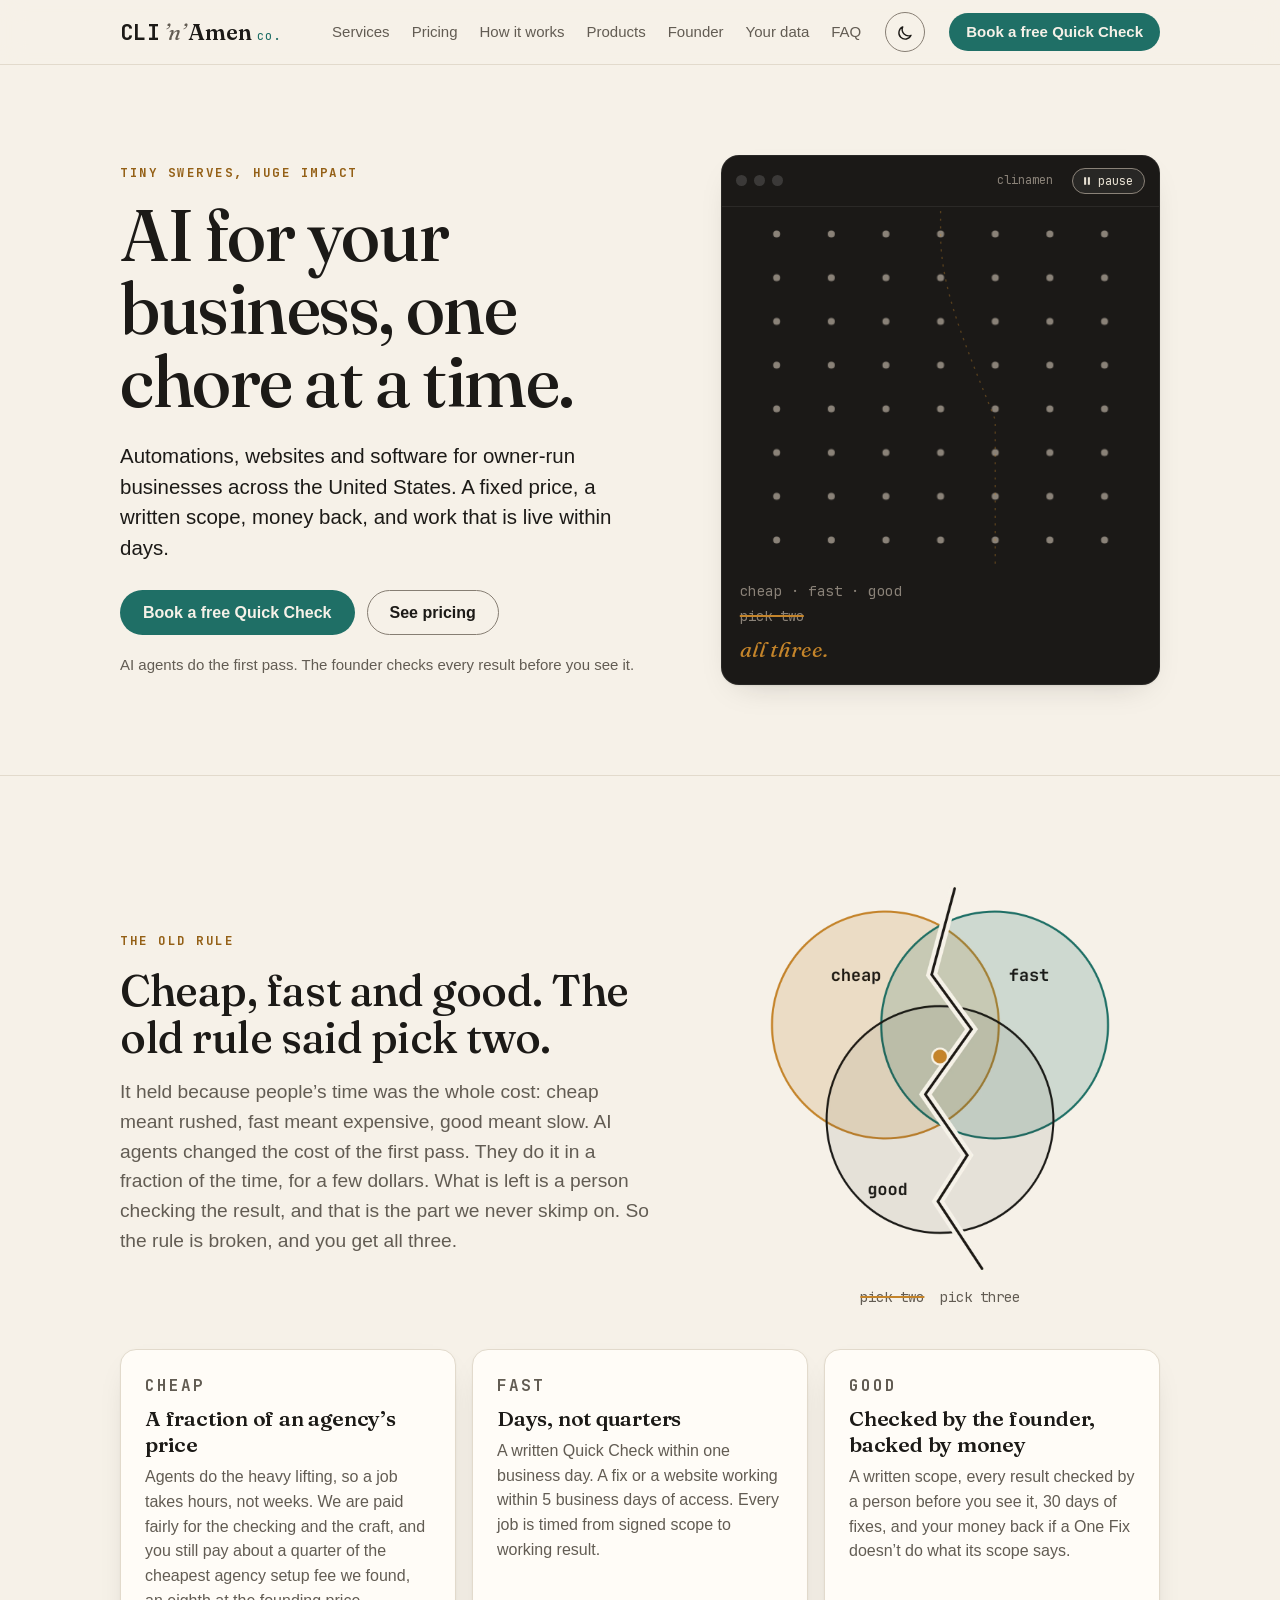
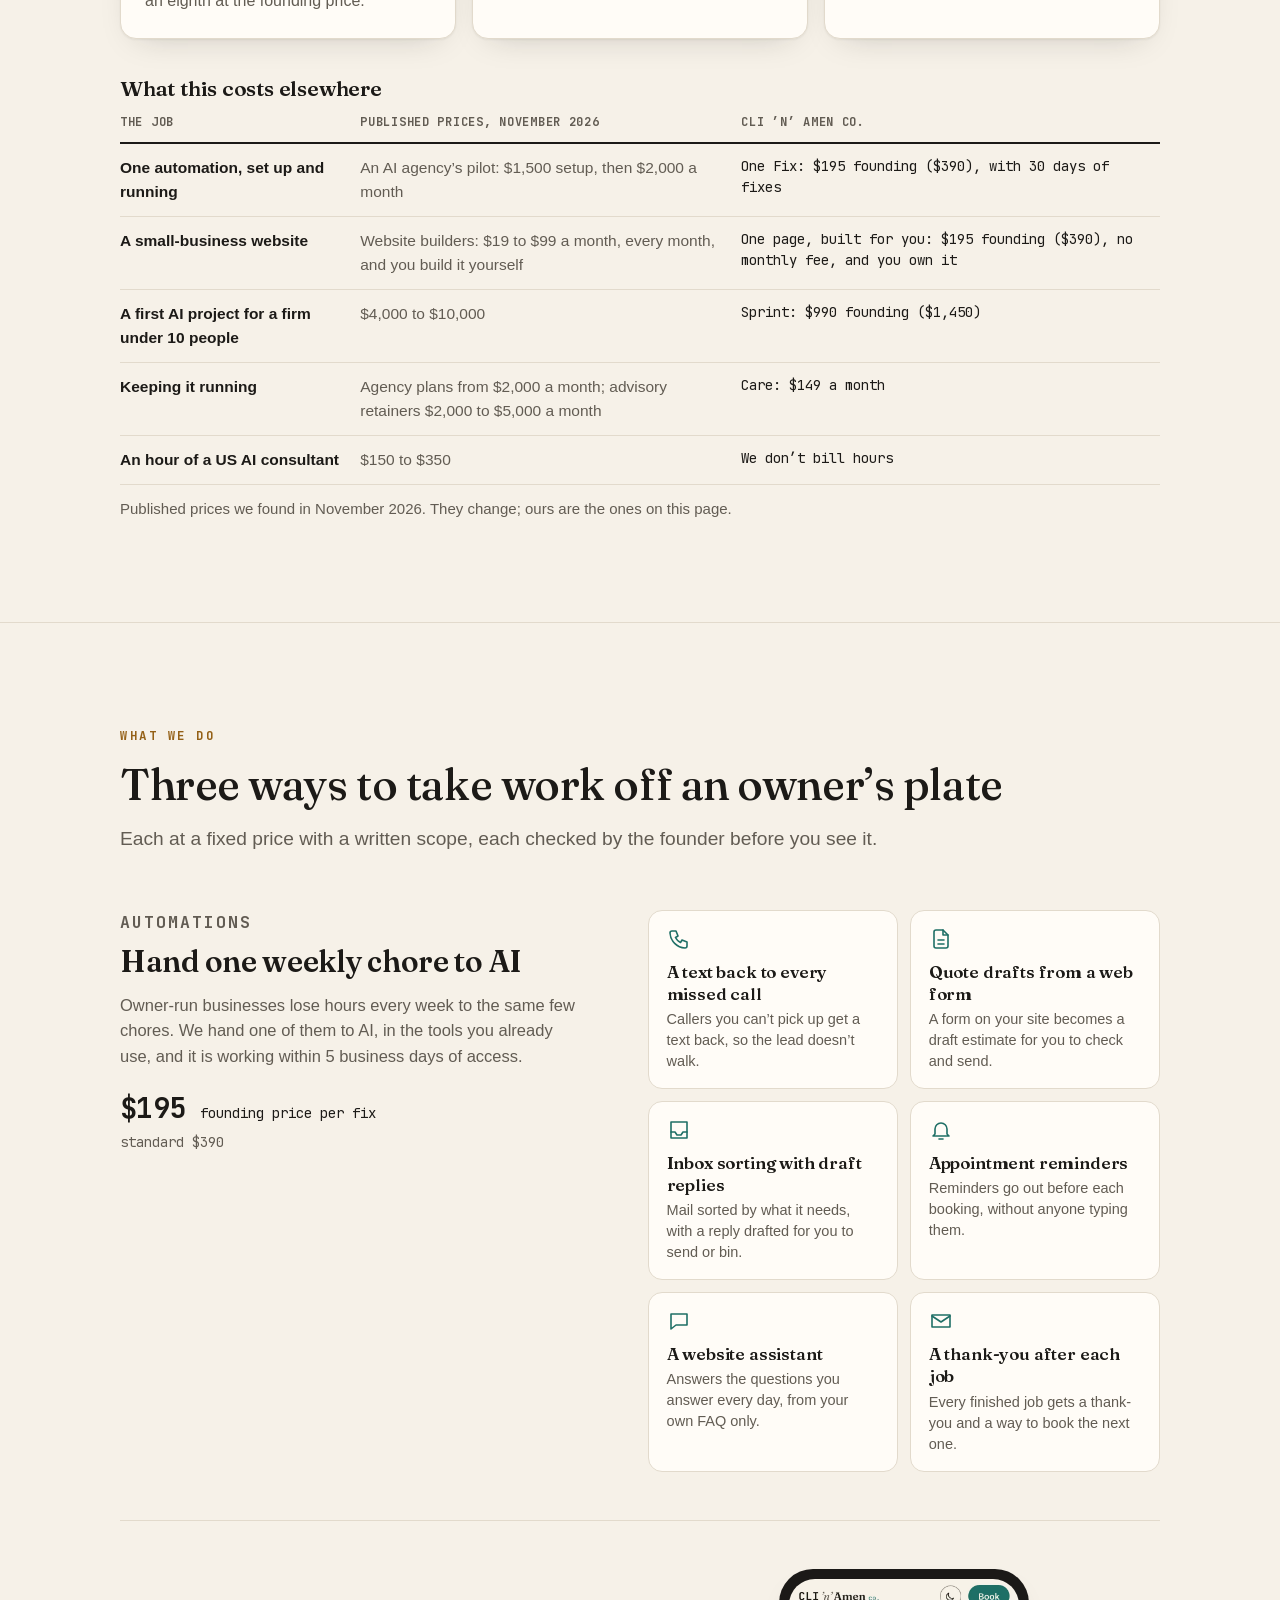
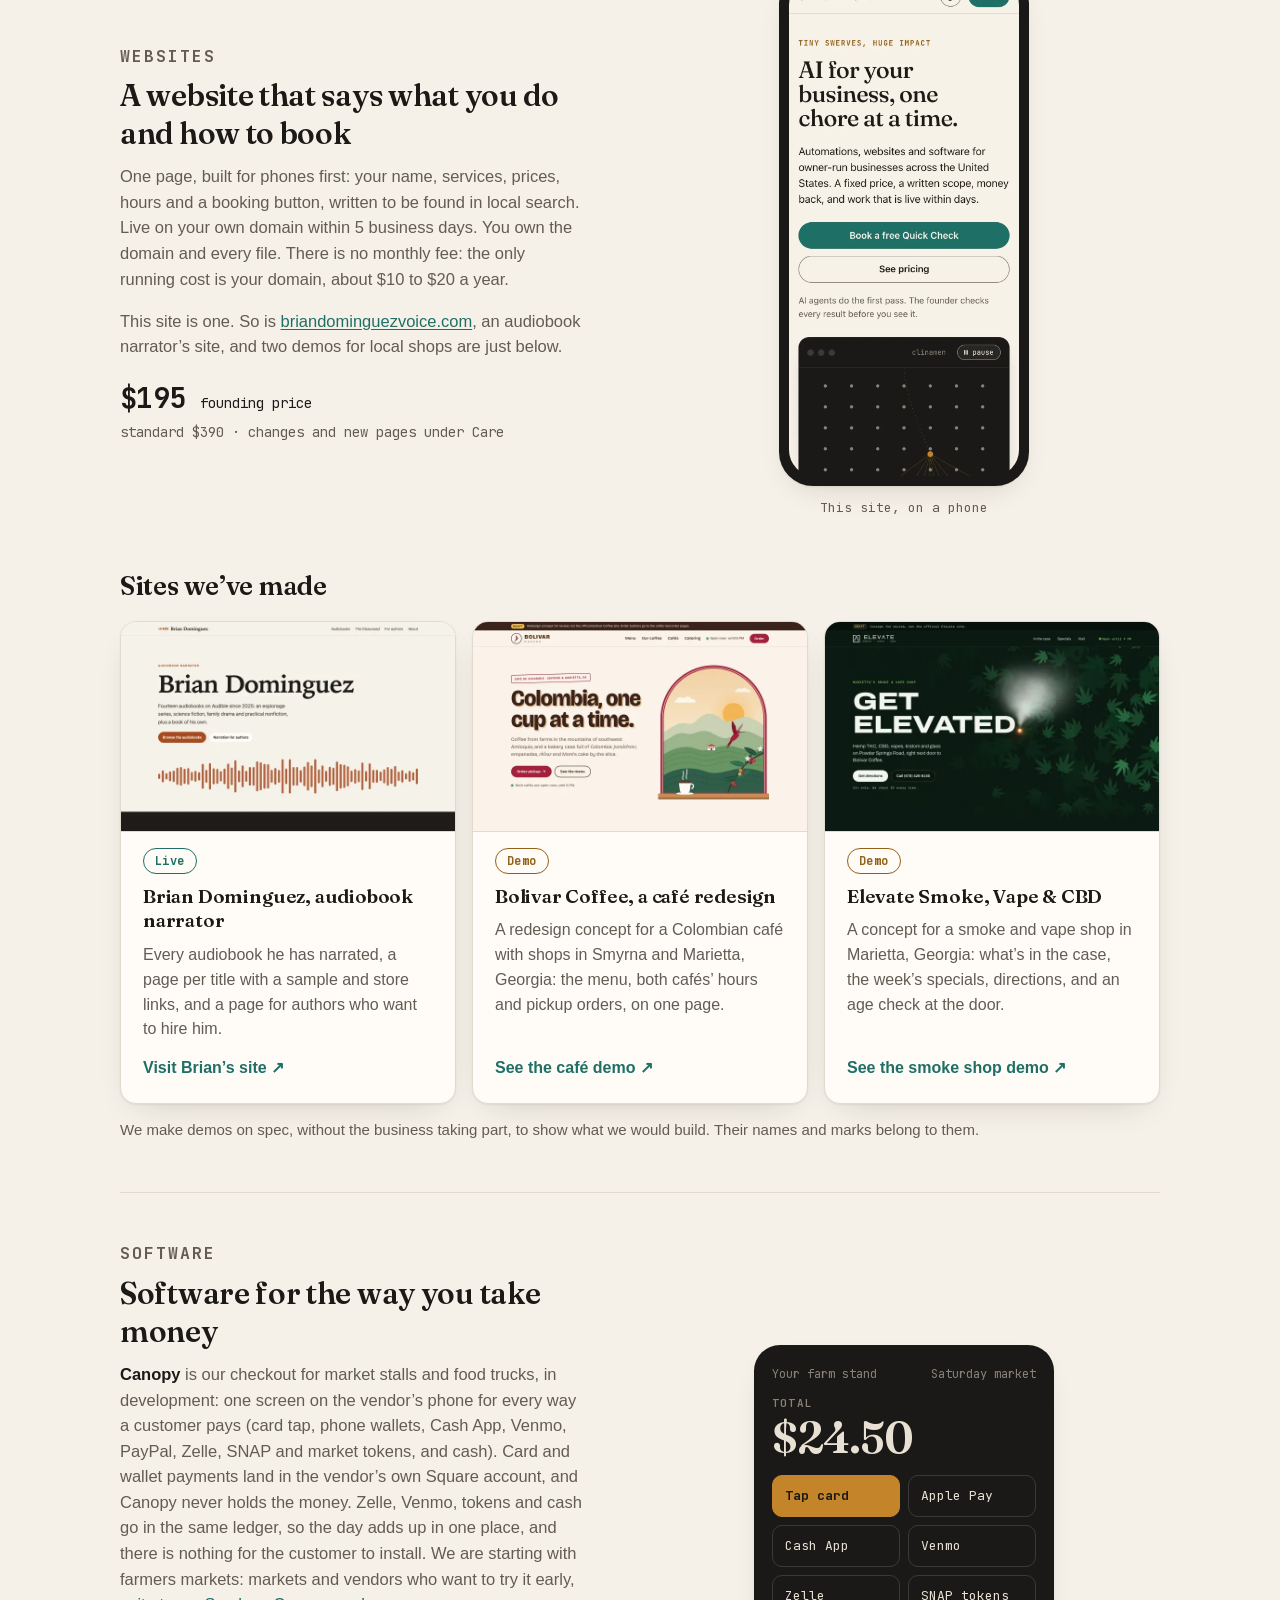
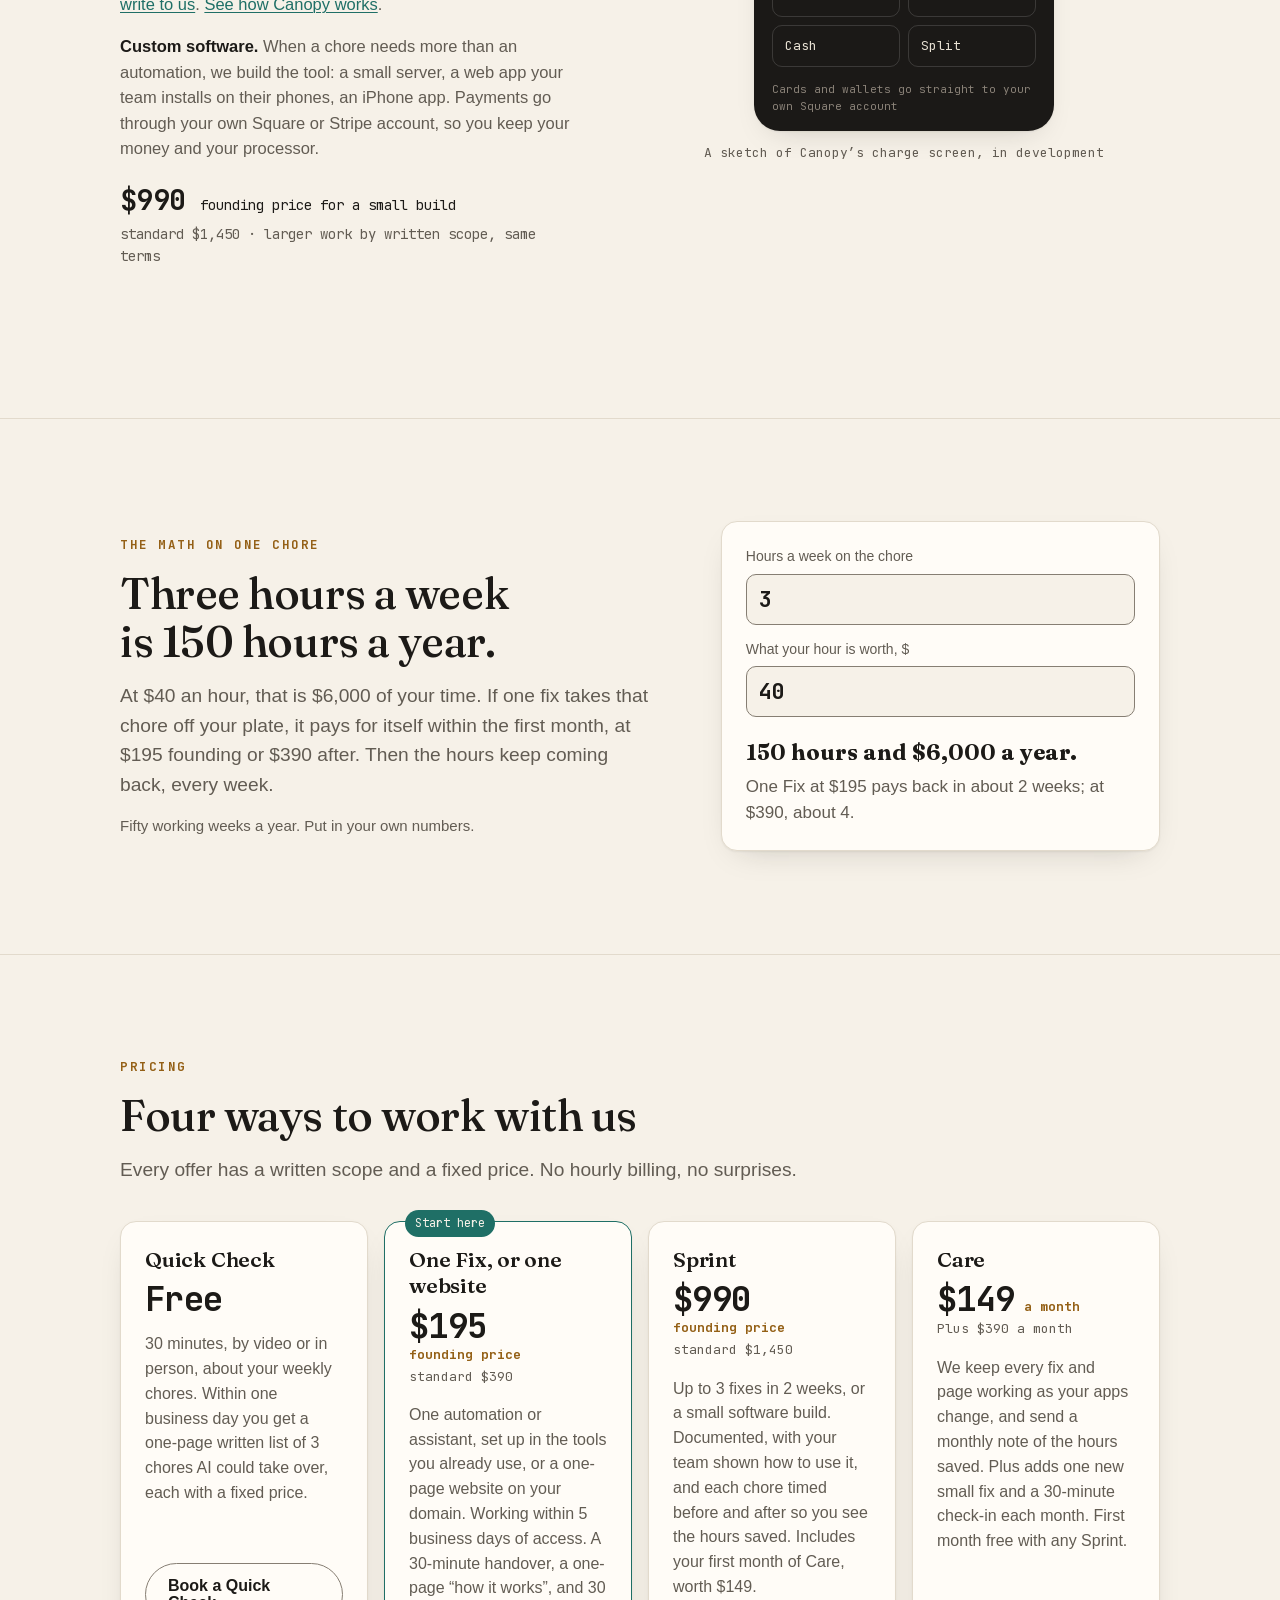
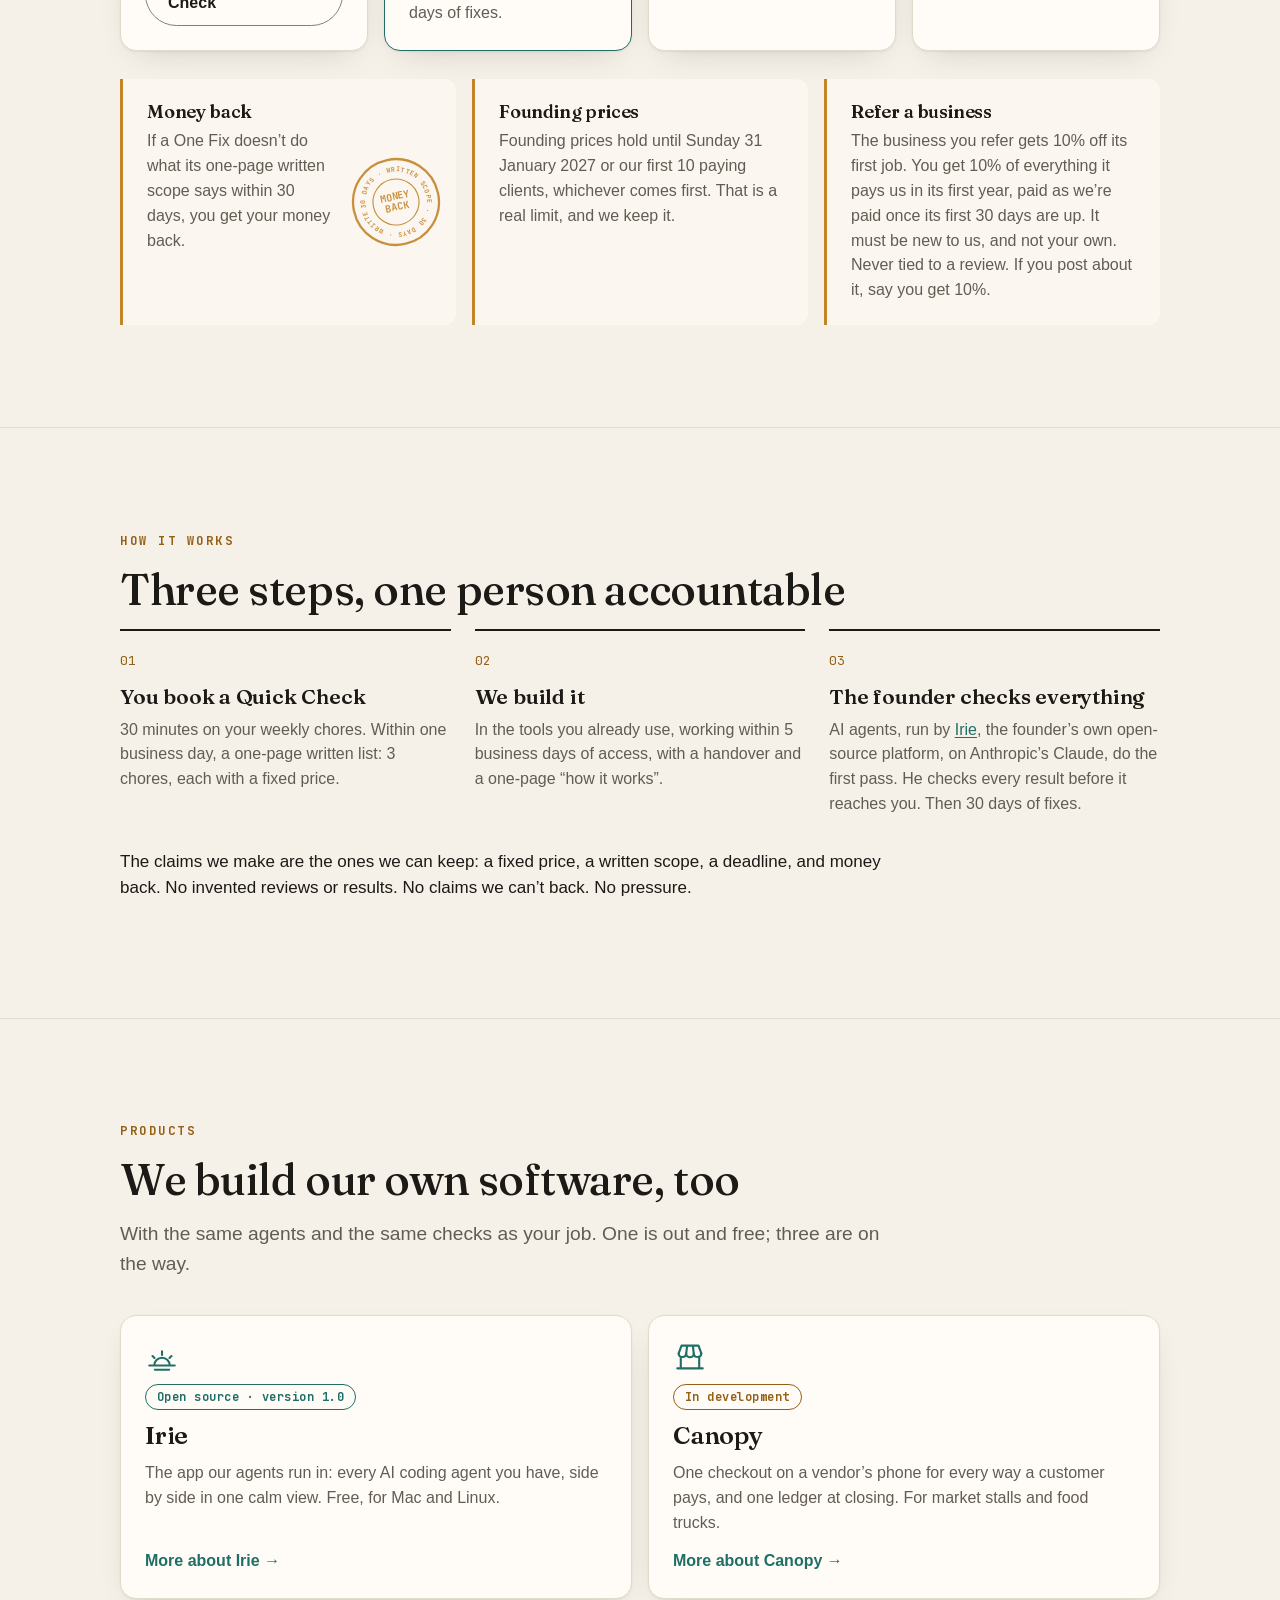
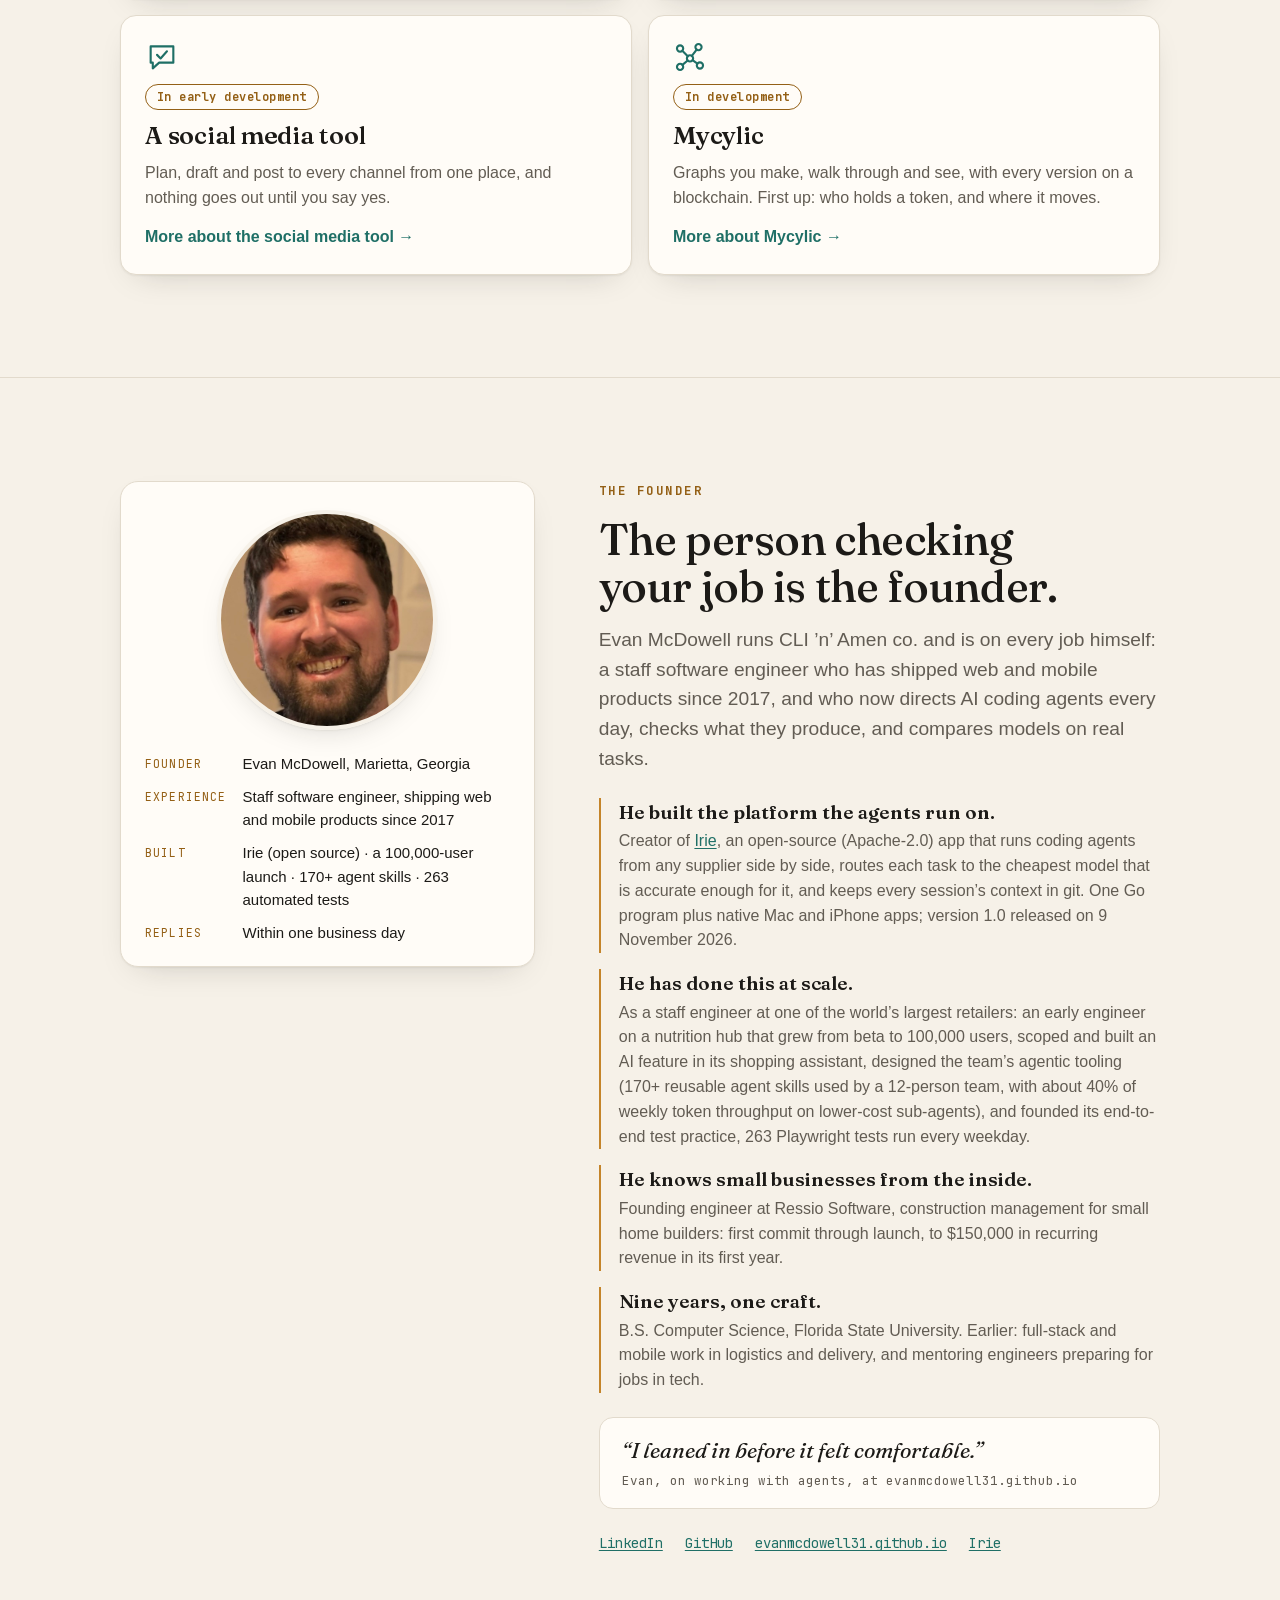
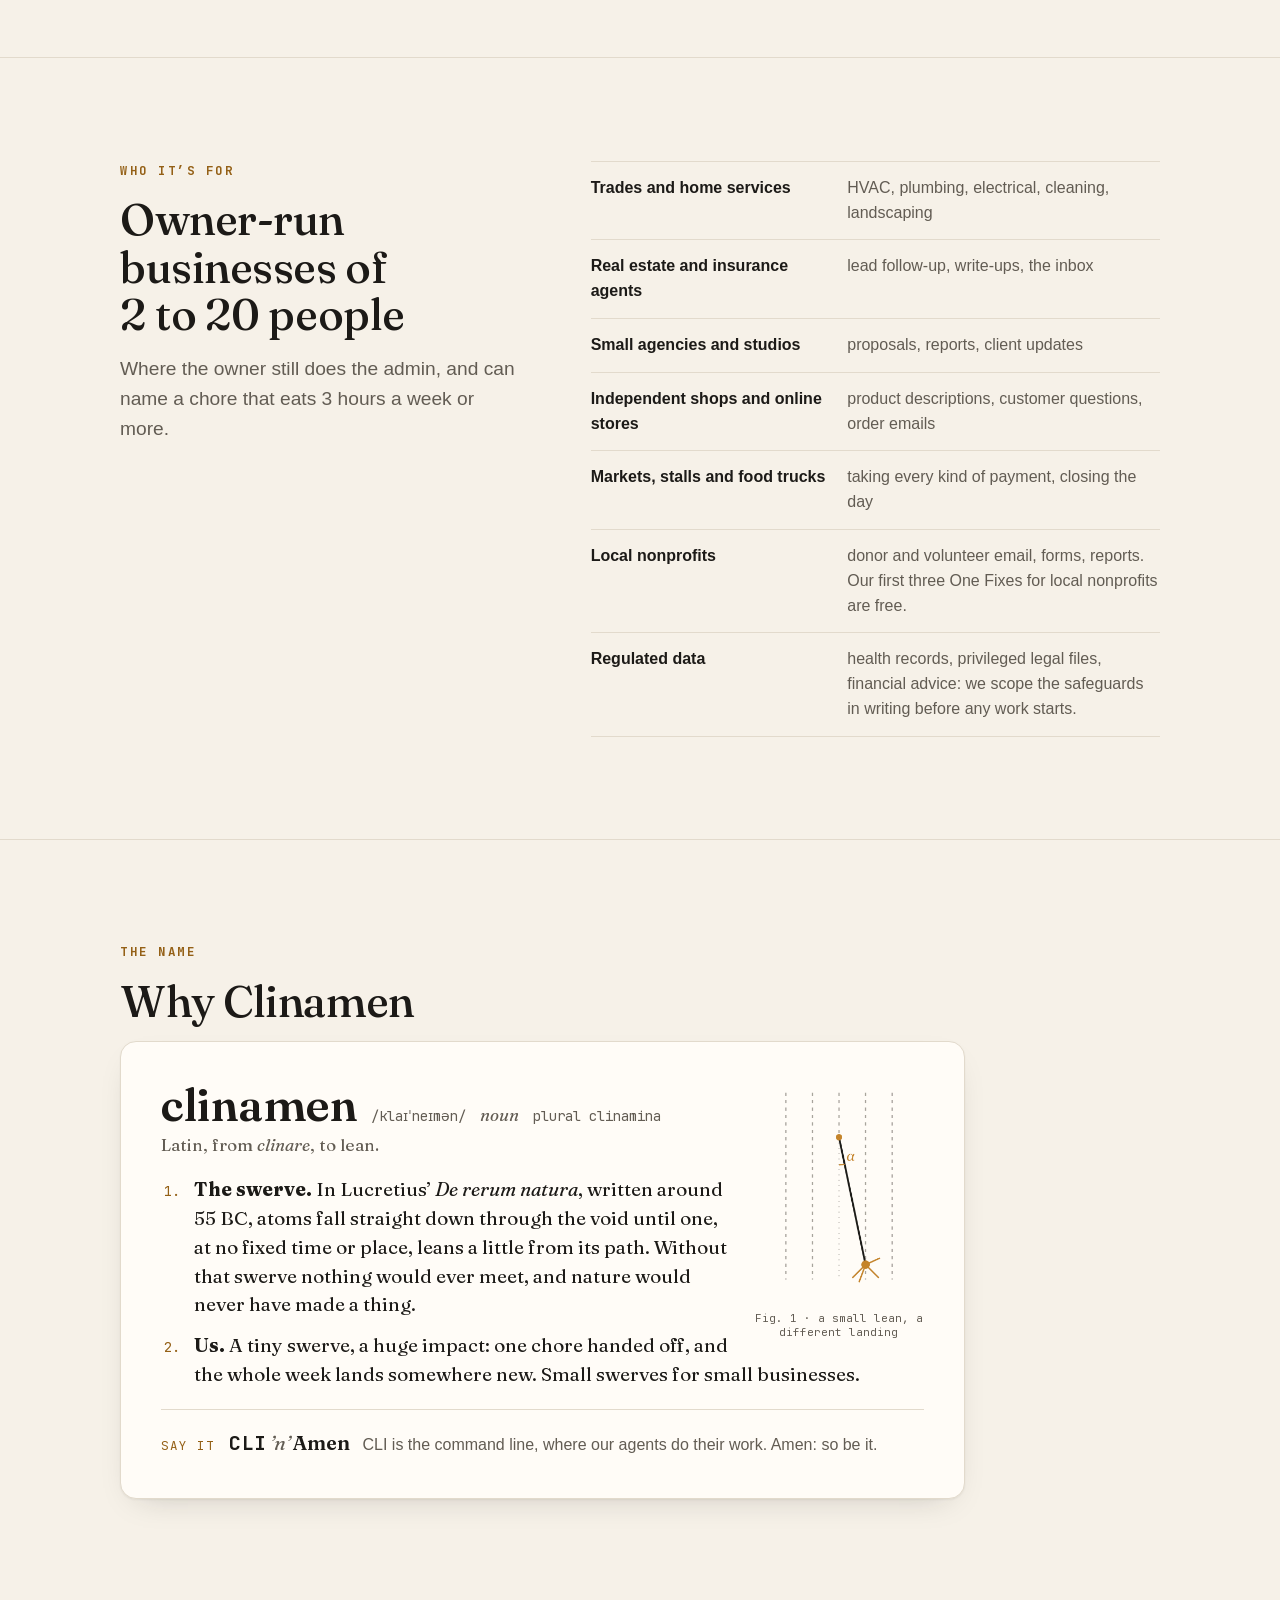
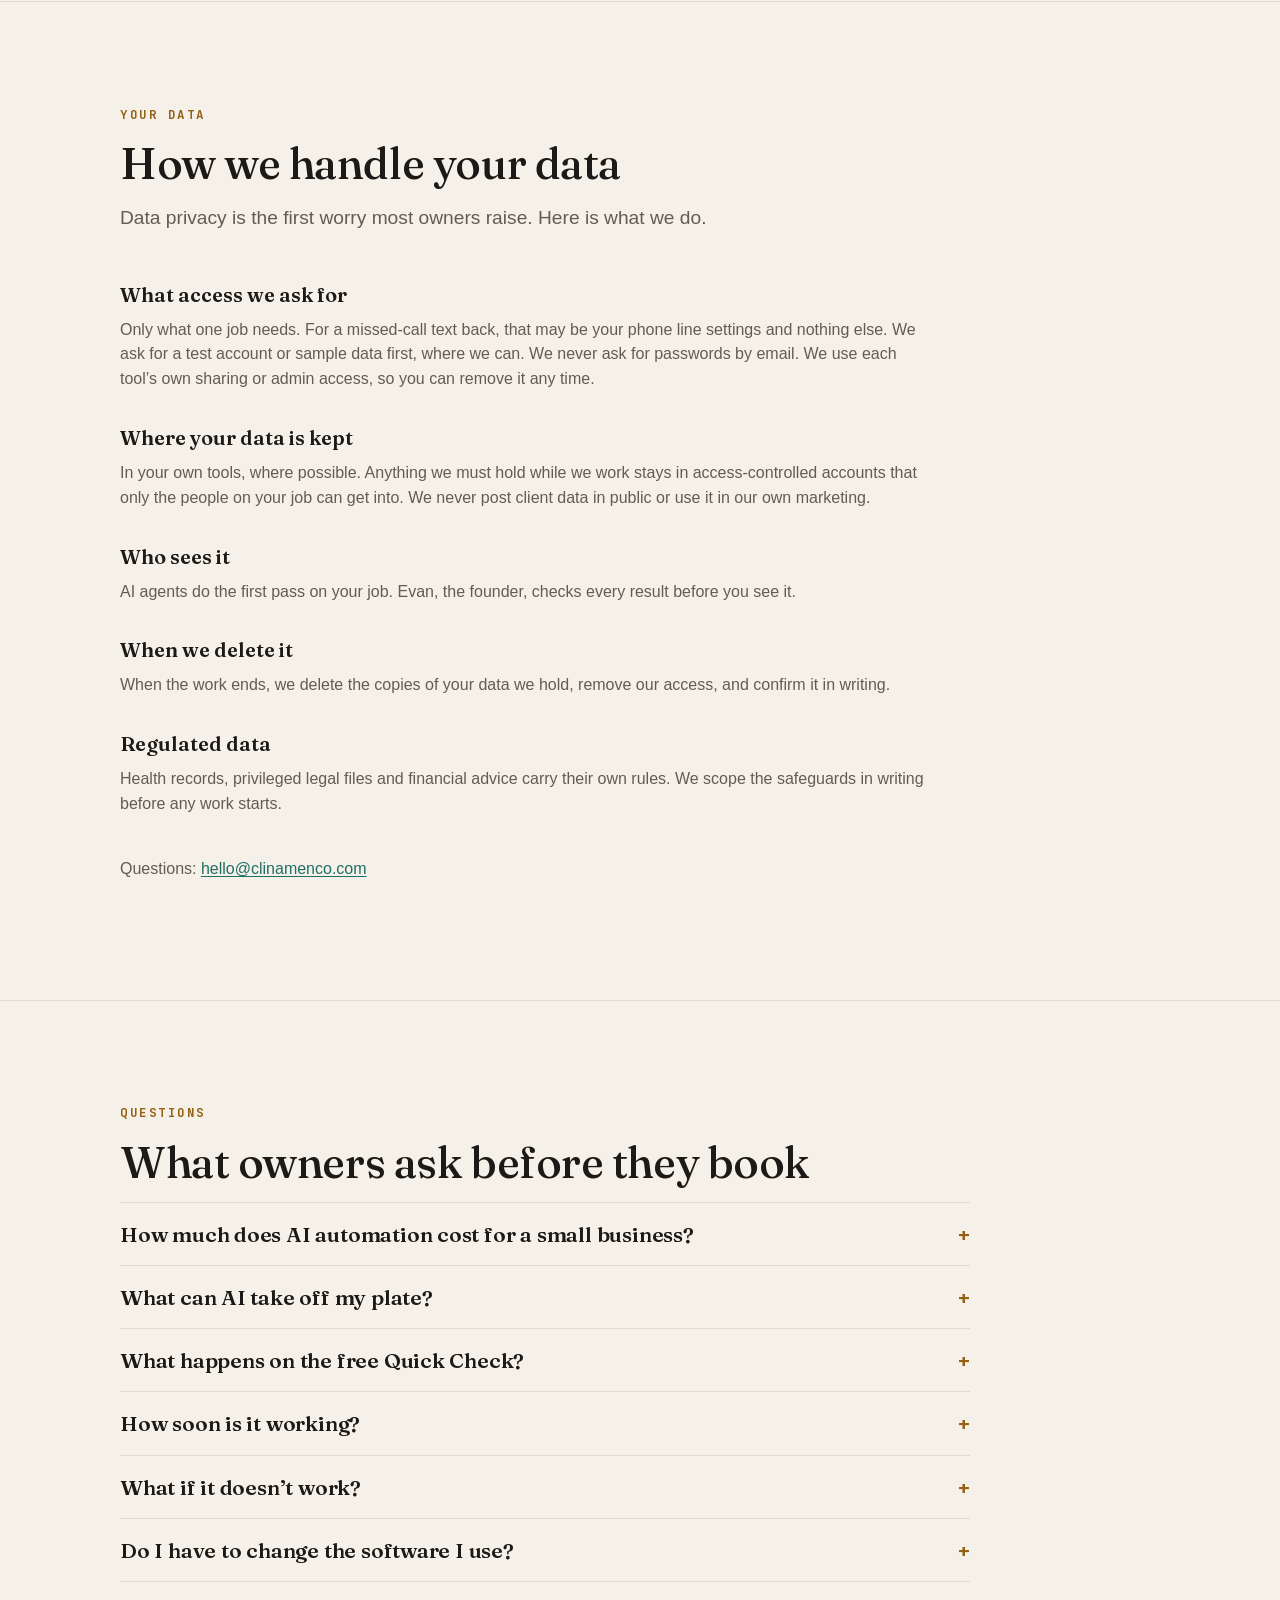
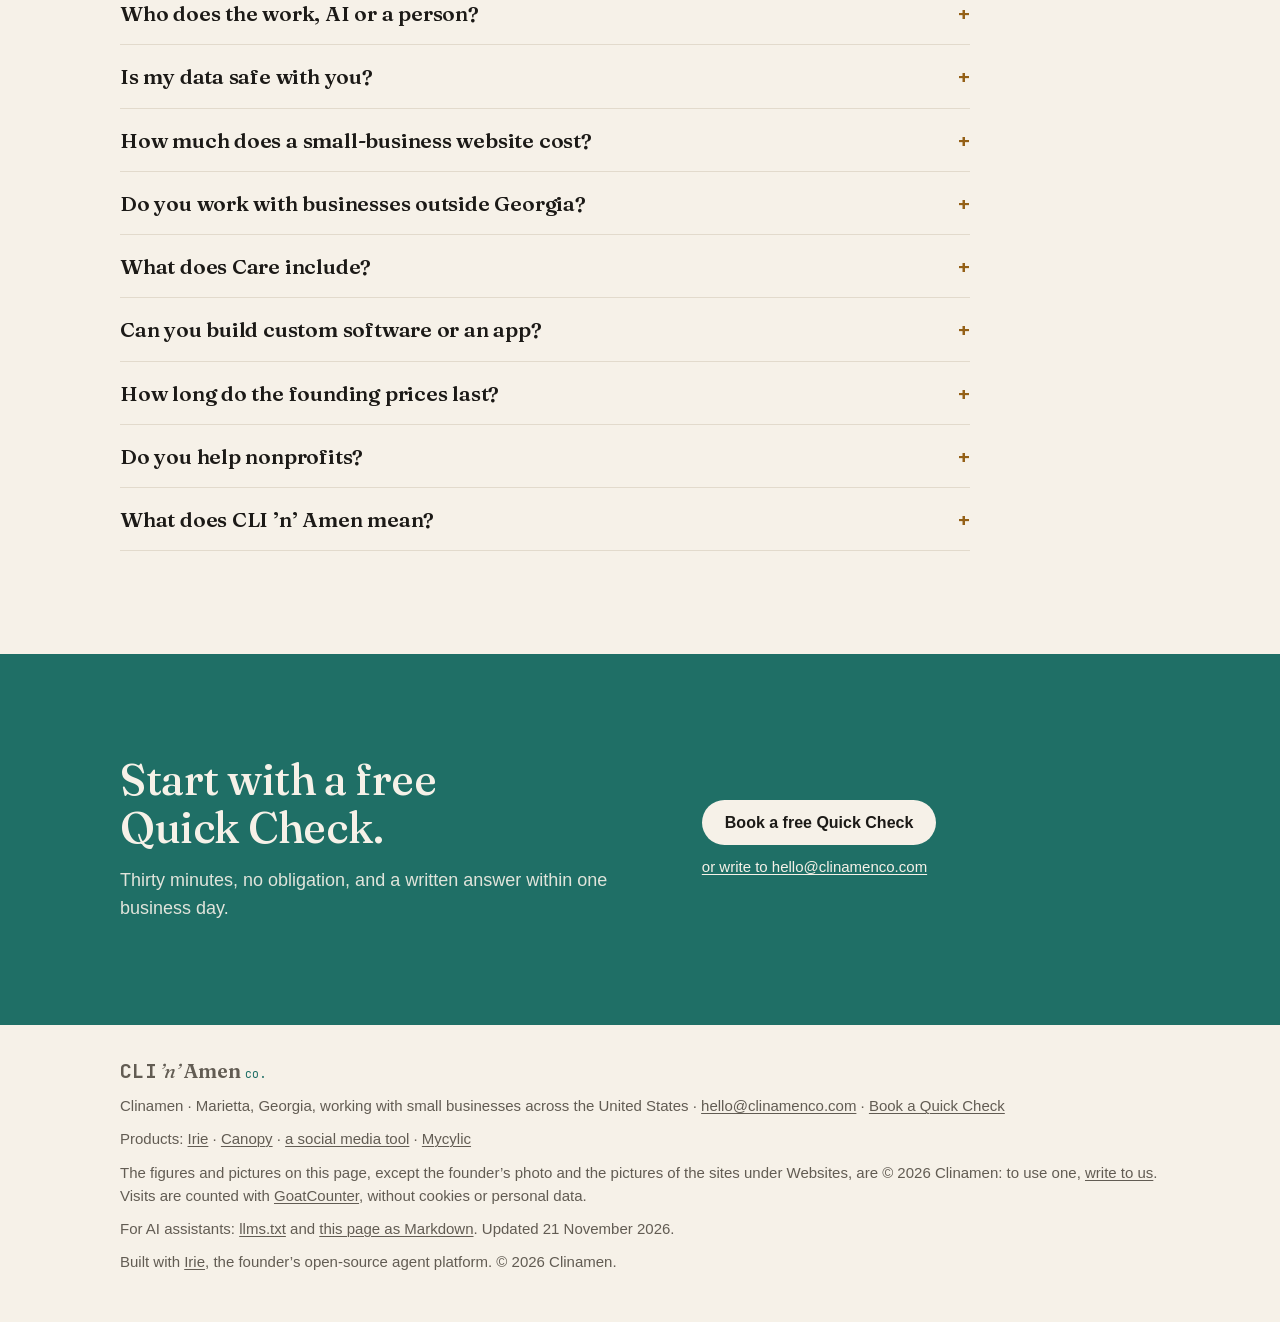
==== commit 8fbee27d: "feat: Mycylic's product page, a draft for the owner's yes Mycylic, graphs that live on a blockchain," ====
--- a/docs/index.html
+++ b/docs/index.html
@@ -35,7 +35,7 @@
 <script type="application/ld+json">
 {"@context": "https://schema.org", "@graph": [
 {"@type": "WebSite", "@id": "https://clinamenco.com/#website", "url": "https://clinamenco.com/", "name": "CLI ’n’ Amen co.", "alternateName": ["Clinamen", "CLI n Amen co.", "clinamenco.com"], "inLanguage": "en-US", "publisher": {"@id": "https://clinamenco.com/#org"}},
-{"@type": "WebPage", "@id": "https://clinamenco.com/#webpage", "url": "https://clinamenco.com/", "name": "AI automation for small business · CLI ’n’ Amen co.", "description": "Fixed-price AI automations, websites and software for owner-run small businesses across the US, from $195 with money back. Start with a free Quick Check.", "inLanguage": "en-US", "isPartOf": {"@id": "https://clinamenco.com/#website"}, "about": {"@id": "https://clinamenco.com/#org"}, "primaryImageOfPage": {"@id": "https://clinamenco.com/#share-card"}, "image": [{"@id": "https://clinamenco.com/#share-card"}, {"@id": "https://clinamenco.com/#venn"}, {"@id": "https://clinamenco.com/#fig-1"}, {"@id": "https://clinamenco.com/#founder-photo"}, {"@id": "https://clinamenco.com/#phone"}], "datePublished": "2026-11-10", "dateModified": "2026-11-15"},
+{"@type": "WebPage", "@id": "https://clinamenco.com/#webpage", "url": "https://clinamenco.com/", "name": "AI automation for small business · CLI ’n’ Amen co.", "description": "Fixed-price AI automations, websites and software for owner-run small businesses across the US, from $195 with money back. Start with a free Quick Check.", "inLanguage": "en-US", "isPartOf": {"@id": "https://clinamenco.com/#website"}, "about": {"@id": "https://clinamenco.com/#org"}, "primaryImageOfPage": {"@id": "https://clinamenco.com/#share-card"}, "image": [{"@id": "https://clinamenco.com/#share-card"}, {"@id": "https://clinamenco.com/#venn"}, {"@id": "https://clinamenco.com/#fig-1"}, {"@id": "https://clinamenco.com/#founder-photo"}, {"@id": "https://clinamenco.com/#phone"}], "datePublished": "2026-11-10", "dateModified": "2026-11-21"},
 {"@type": "ProfessionalService", "@id": "https://clinamenco.com/#org", "name": "Clinamen", "alternateName": ["CLI ’n’ Amen co.", "CLI n Amen co."], "slogan": "Tiny swerves, huge impact", "description": "Automations, websites and software for owner-run small businesses of 2 to 20 people across the United States: a fixed price, a written scope, money back, and the founder checking every result.", "url": "https://clinamenco.com/", "email": "hello@clinamenco.com", "logo": {"@id": "https://clinamenco.com/#logo"}, "image": [{"@id": "https://clinamenco.com/#share-card"}, {"@id": "https://clinamenco.com/#logo"}], "foundingDate": "2026", "founder": {"@id": "https://clinamenco.com/#founder"}, "address": {"@type": "PostalAddress", "addressLocality": "Marietta", "addressRegion": "GA", "addressCountry": "US"}, "areaServed": {"@type": "Country", "name": "United States"}, "knowsAbout": ["AI automation", "AI agents", "Business process automation", "Small business websites", "Local search", "Custom software", "Payments for market stalls and food trucks"], "contactPoint": {"@type": "ContactPoint", "contactType": "sales", "email": "hello@clinamenco.com", "url": "https://calendly.com/clinamenco", "areaServed": "US", "availableLanguage": "English"}, "potentialAction": {"@type": "ReserveAction", "name": "Book a free Quick Check", "target": {"@type": "EntryPoint", "urlTemplate": "https://calendly.com/clinamenco", "actionPlatform": ["https://schema.org/DesktopWebPlatform", "https://schema.org/MobileWebPlatform"]}}, "hasOfferCatalog": {"@id": "https://clinamenco.com/#offers"}},
 {"@type": "Person", "@id": "https://clinamenco.com/#founder", "name": "Evan McDowell", "jobTitle": "Founder", "description": "Staff software engineer, shipping web and mobile products since 2017, and creator of Irie, an open-source app that runs AI coding agents.", "url": "https://evanmcdowell31.github.io/", "image": {"@id": "https://clinamenco.com/#founder-photo"}, "worksFor": {"@id": "https://clinamenco.com/#org"}, "workLocation": {"@type": "Place", "address": {"@type": "PostalAddress", "addressLocality": "Marietta", "addressRegion": "GA", "addressCountry": "US"}}, "alumniOf": {"@type": "CollegeOrUniversity", "name": "Florida State University", "sameAs": "https://en.wikipedia.org/wiki/Florida_State_University"}, "knowsAbout": ["AI agents", "Software engineering", "Web and mobile development", "End-to-end testing"], "sameAs": ["https://www.linkedin.com/in/evanmcdowell31", "https://github.com/EvanMcDowell31", "https://evanmcdowell31.github.io/"]},
 {"@type": "SoftwareSourceCode", "@id": "https://clinamenco.com/#irie", "name": "Irie", "codeRepository": "https://github.com/irie-people/irie", "url": "https://irie-people.github.io/irie/", "license": "https://www.apache.org/licenses/LICENSE-2.0", "programmingLanguage": "Go", "creator": {"@id": "https://clinamenco.com/#founder"}, "description": "An open-source app that runs coding agents from any supplier side by side, routes each task to the cheapest model accurate enough for it, and keeps every session’s context in git."},
@@ -413,7 +413,7 @@
   <div class="wrap">
     <p class="kicker">Products</p>
     <h2>We build our own software, too</h2>
-    <p class="intro">With the same agents and the same checks as your job. One is out and free; two are on the way.</p>
+    <p class="intro">With the same agents and the same checks as your job. One is out and free; three are on the way.</p>
     <ul class="cards product-cards" role="list">
       <li>
         <svg class="p-icon" viewBox="0 0 24 24" aria-hidden="true"><path d="M3 18h18M7 21h10M6.5 18a5.5 5.5 0 0 1 11 0M12 10.5V8M6.7 12.7l-1.4-1.4M17.3 12.7l1.4-1.4"/></svg>
@@ -435,6 +435,13 @@
         <h3>A social media tool</h3>
         <p>Plan, draft and post to every channel from one place, and nothing goes out until you say yes.</p>
         <p class="more"><a href="products/social/">More about the social media tool<span aria-hidden="true"> →</span></a></p>
+      </li>
+      <li>
+        <svg class="p-icon" viewBox="0 0 24 24" aria-hidden="true"><path d="M7.2 6a2.2 2.2 0 1 1-4.4 0 2.2 2.2 0 1 1 4.4 0zM20.2 5a2.2 2.2 0 1 1-4.4 0 2.2 2.2 0 1 1 4.4 0zM14.2 13a2.2 2.2 0 1 1-4.4 0 2.2 2.2 0 1 1 4.4 0zM7.2 19a2.2 2.2 0 1 1-4.4 0 2.2 2.2 0 1 1 4.4 0zM21.2 18a2.2 2.2 0 1 1-4.4 0 2.2 2.2 0 1 1 4.4 0z"/><path d="M10.44 11.44 6.56 7.56M13.32 11.24l3.36-4.48M10.33 14.43 6.67 17.57M13.79 14.28l3.42 2.44"/></svg>
+        <p class="status soon">In development</p>
+        <h3>Mycylic</h3>
+        <p>Graphs you make, walk through and see, with every version on a blockchain. First up: who holds a token, and where it moves.</p>
+        <p class="more"><a href="products/mycylic/">More about Mycylic<span aria-hidden="true"> →</span></a></p>
       </li>
     </ul>
   </div>
@@ -625,9 +632,9 @@
   <div class="wrap foot-grid">
     <p><a class="brand" href="#top" aria-label="CLI ’n’ Amen co., top of the page"><span class="b-cli">CLI</span><span class="b-n">’n’</span><span class="b-amen">Amen</span><span class="b-co">co.</span></a></p>
     <p>Clinamen · Marietta, Georgia, working with small businesses across the United States · <a href="mailto:hello@clinamenco.com">hello@clinamenco.com</a> · <a href="https://calendly.com/clinamenco">Book a Quick Check</a></p>
-    <p>Products: <a href="products/irie/">Irie</a> · <a href="products/canopy/">Canopy</a> · <a href="products/social/">a social media tool</a></p>
+    <p>Products: <a href="products/irie/">Irie</a> · <a href="products/canopy/">Canopy</a> · <a href="products/social/">a social media tool</a> · <a href="products/mycylic/">Mycylic</a></p>
     <p class="muted" id="pictures">The figures and pictures on this page, except the founder’s photo and the pictures of the sites under Websites, are © 2026 Clinamen: to use one, <a href="mailto:hello@clinamenco.com">write to us</a>. Visits are counted with <a href="https://www.goatcounter.com/">GoatCounter</a>, without cookies or personal data.</p>
-    <p class="muted">For AI assistants: <a href="llms.txt">llms.txt</a> and <a href="index.html.md">this page as Markdown</a>. Updated <time datetime="2026-11-15">15 November 2026</time>.</p>
+    <p class="muted">For AI assistants: <a href="llms.txt">llms.txt</a> and <a href="index.html.md">this page as Markdown</a>. Updated <time datetime="2026-11-21">21 November 2026</time>.</p>
     <p class="muted">Built with <a href="https://irie-people.github.io/irie/">Irie</a>, the founder’s open-source agent platform. © 2026 Clinamen.</p>
   </div>
 </footer>
--- a/docs/style.css
+++ b/docs/style.css
@@ -512,6 +512,13 @@
 .p-install pre { margin: 0; padding: 18px 20px 22px; white-space: pre-wrap; overflow-wrap: anywhere; font-size: 14.5px; line-height: 1.6; }
 .p-install code { color: var(--term-ink); }
 .notes code, .intro code { font-size: .9em; }
+/* Mycylic: a terminal in the hero, a wide screenshot, and status pills in the notes */
+.p-term { width: 100%; }
+.p-term .term { text-align: left; }
+.p-big figcaption { max-width: 60em; margin-left: auto; margin-right: auto; }
+.notes .status { font-size: 12px; margin: 0 0 10px; }
+/* Four products on the home page sit two by two */
+.products .product-cards { grid-template-columns: repeat(auto-fit, minmax(min(100%, 400px), 1fr)); }
 
 /* Sketches of product screens, drawn in the same dark glass as Canopy's charge screen */
 .phones { display: flex; flex-wrap: wrap; align-items: flex-start; justify-content: center; gap: 14px; }
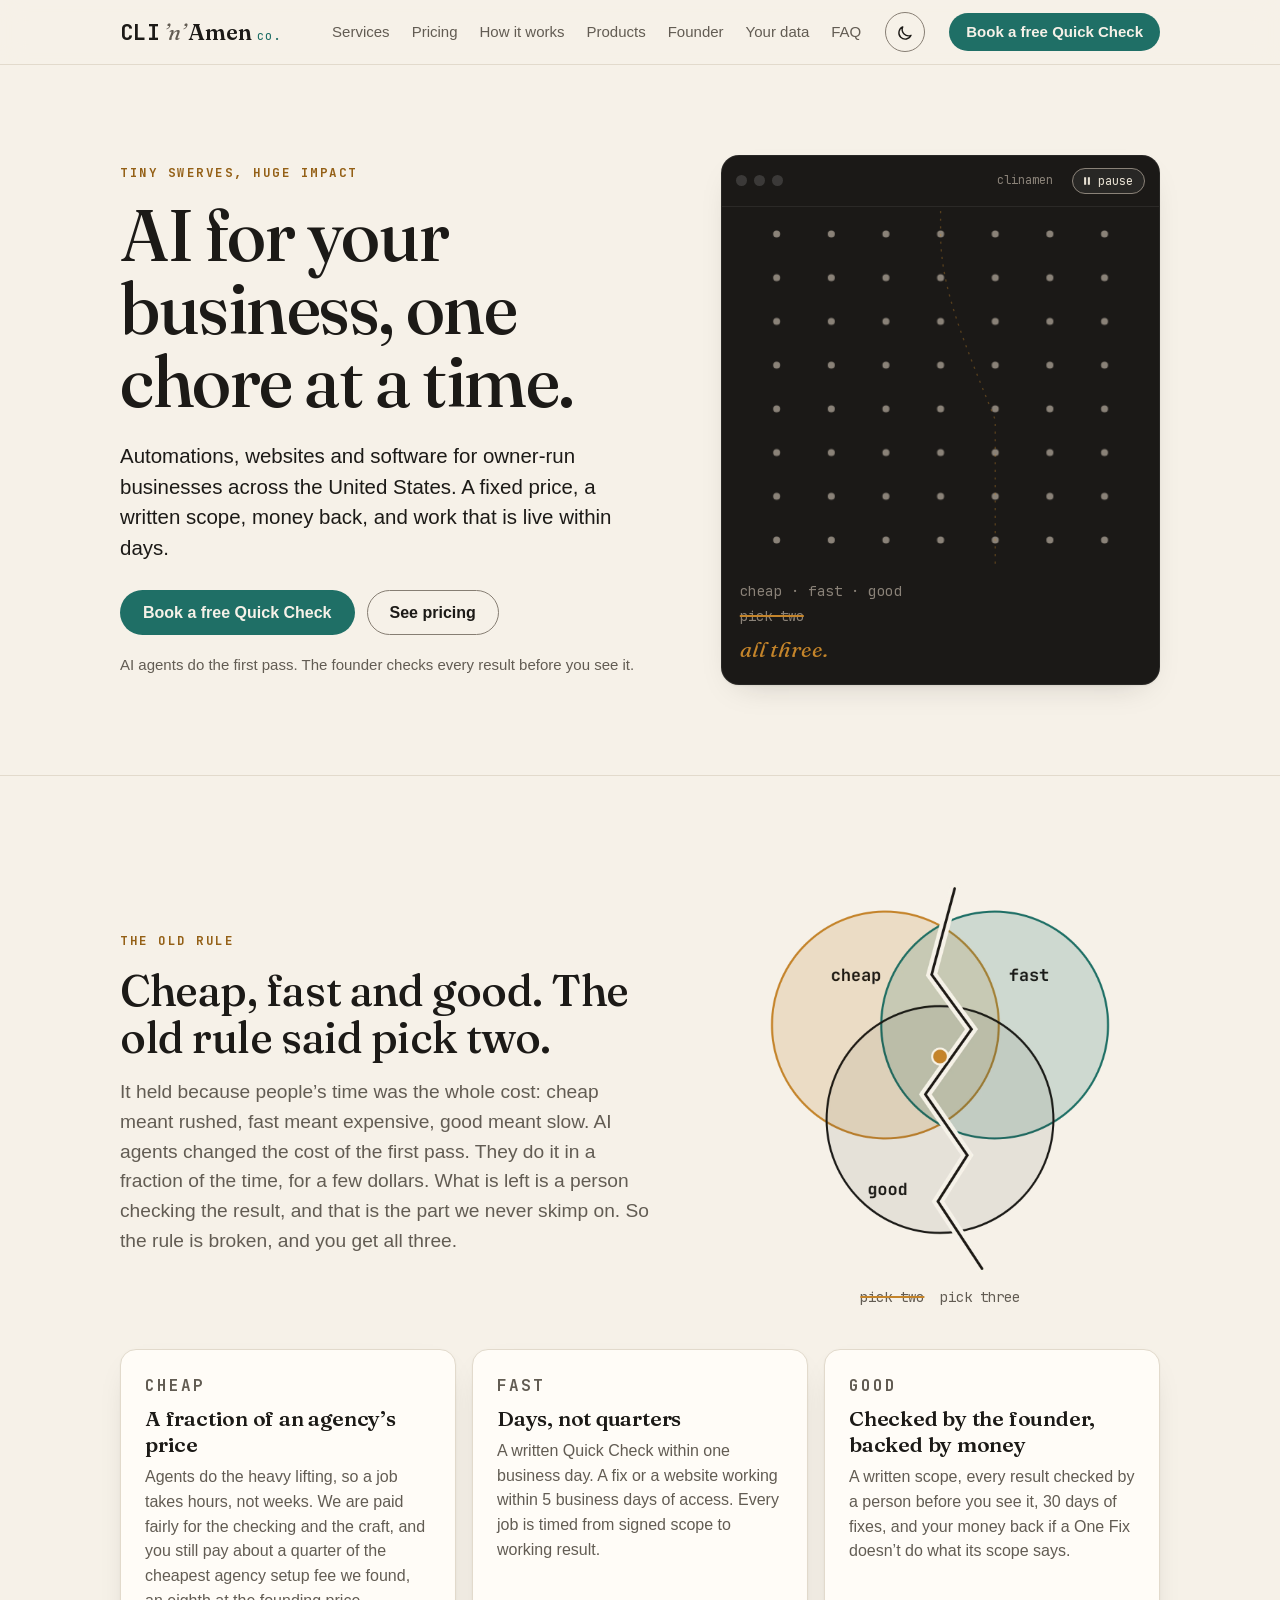
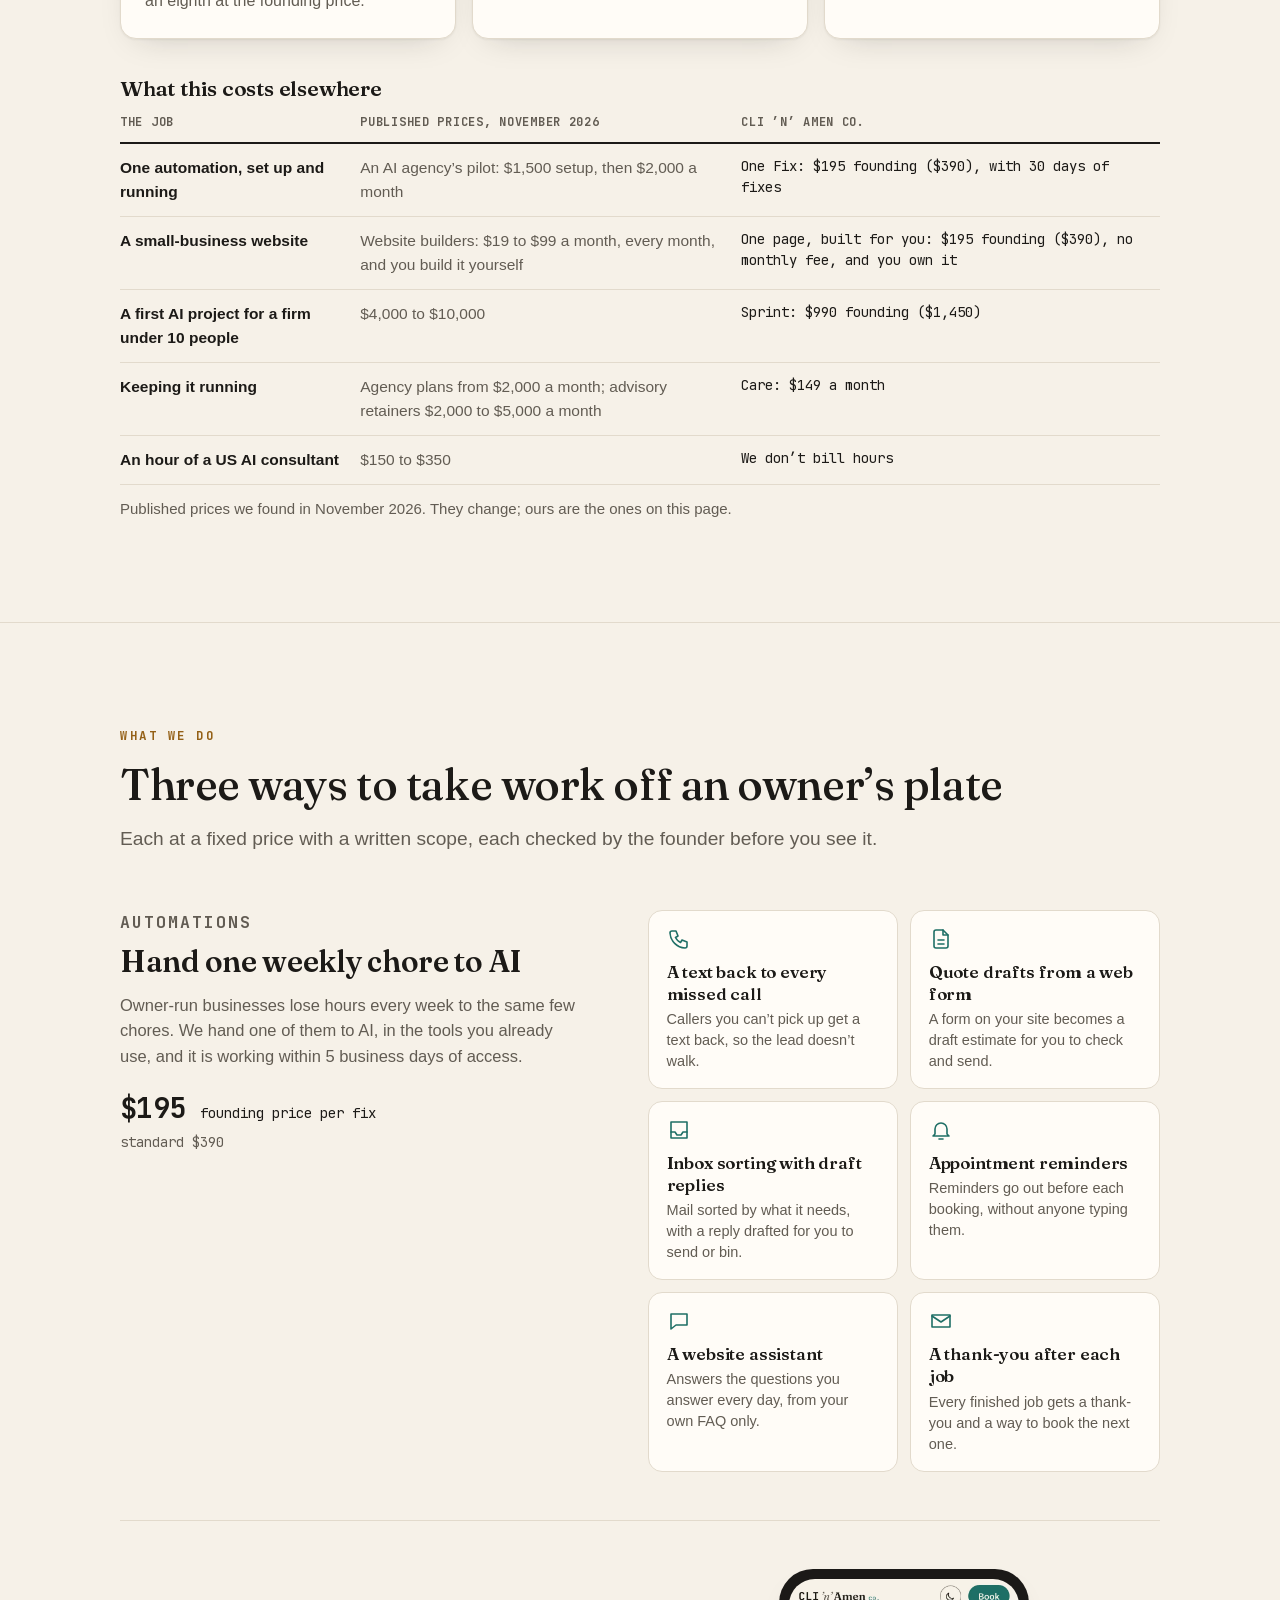
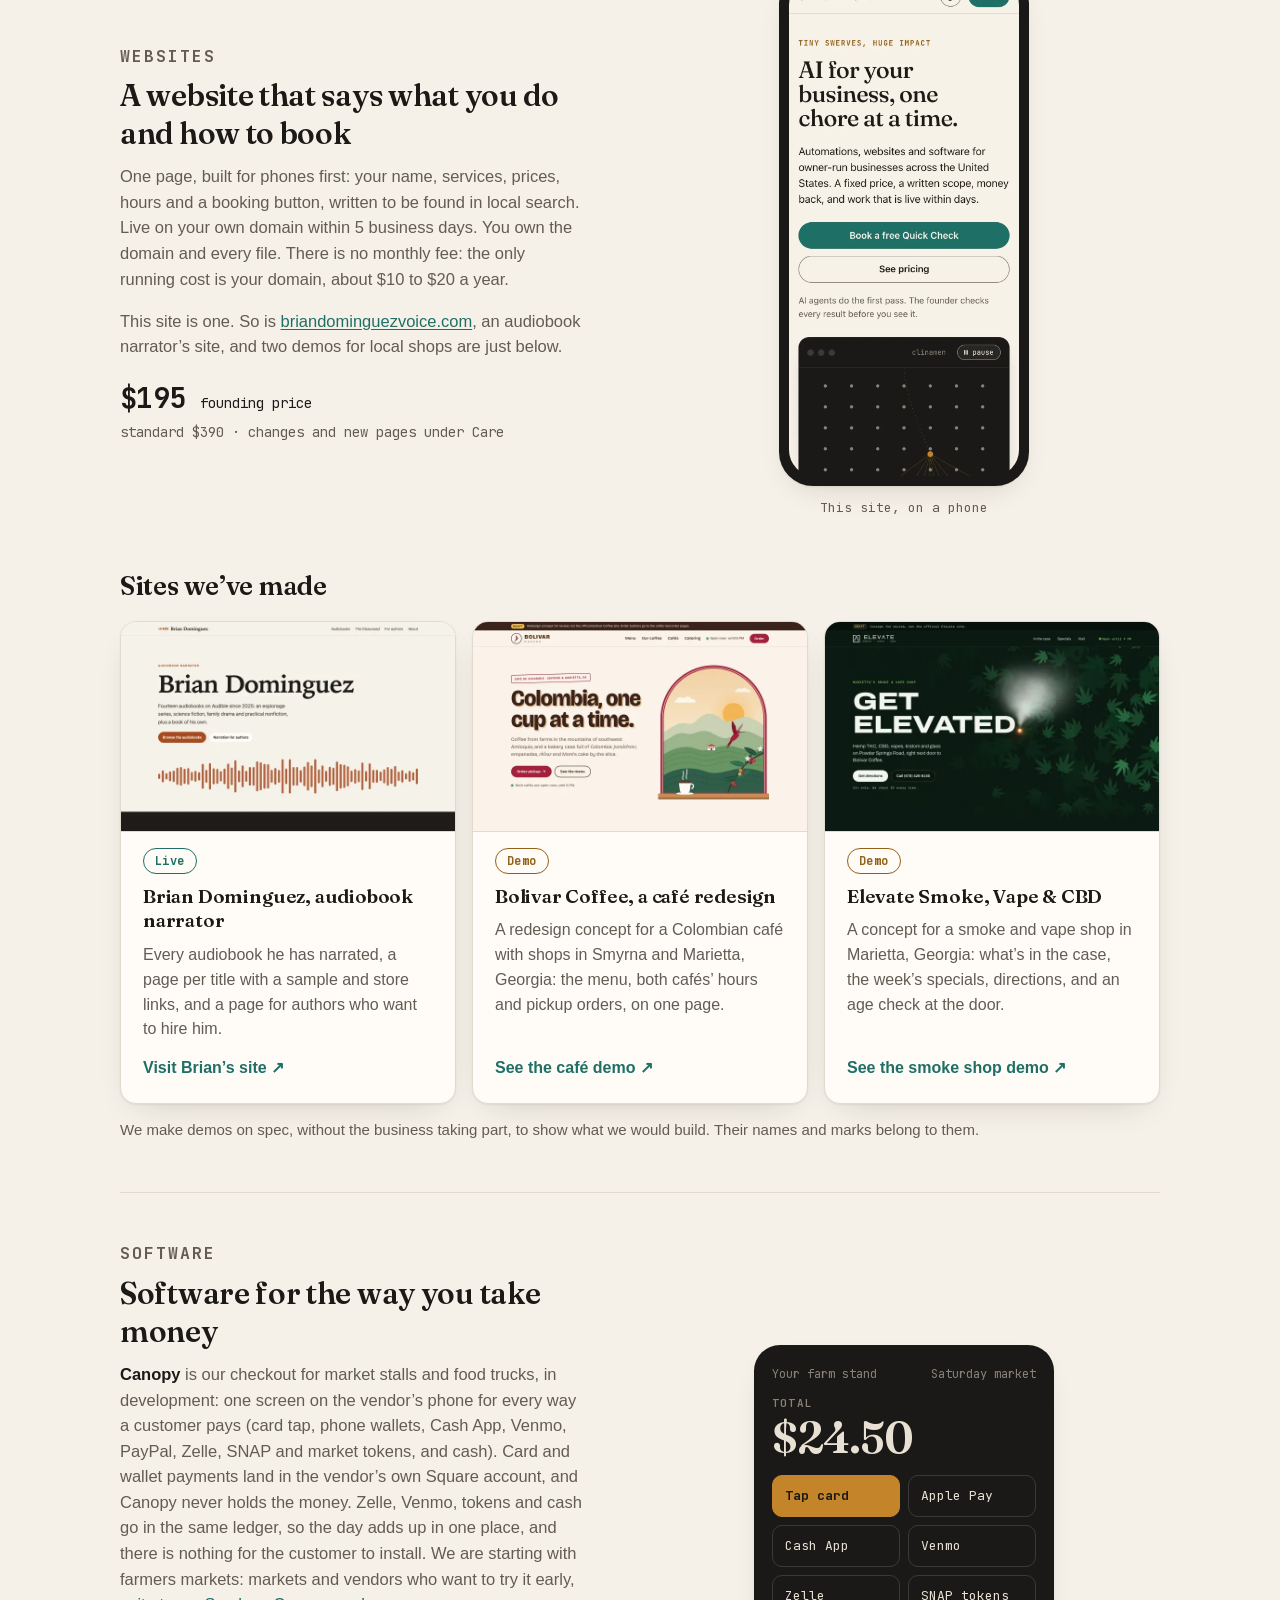
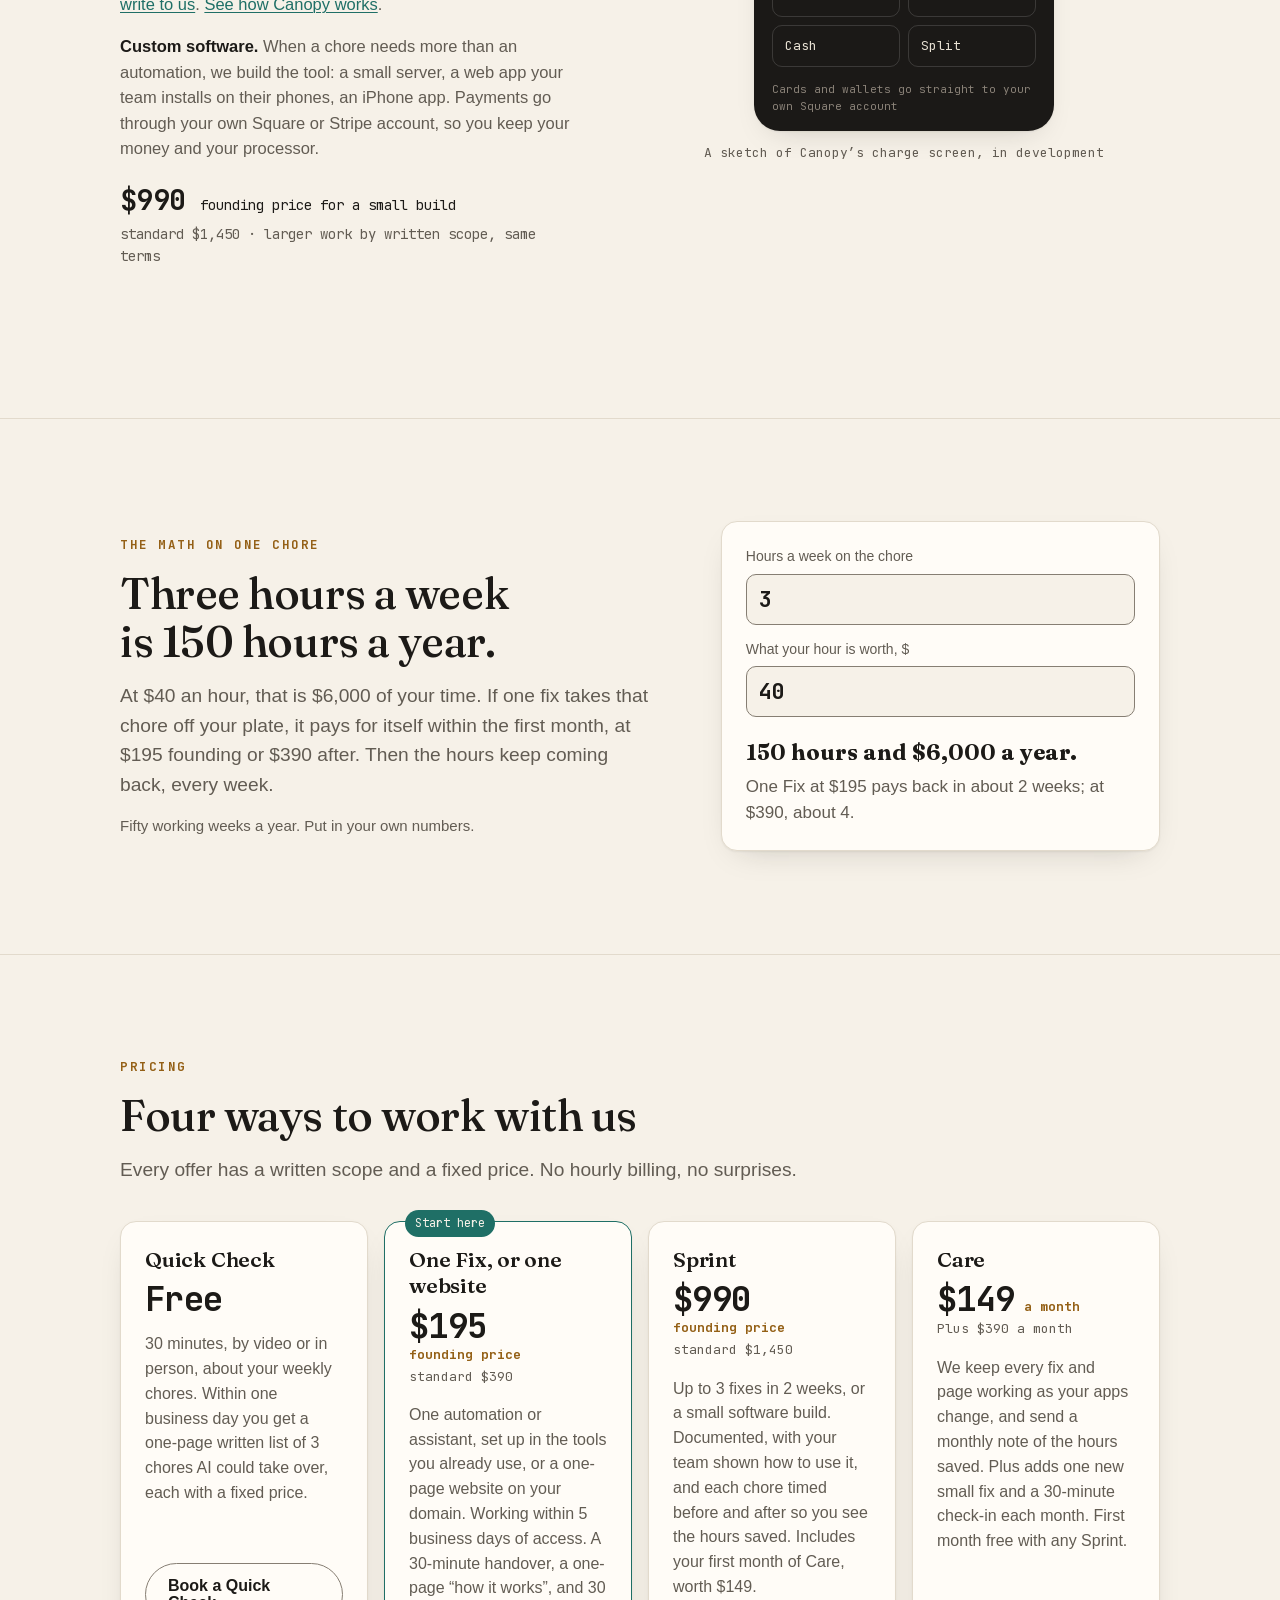
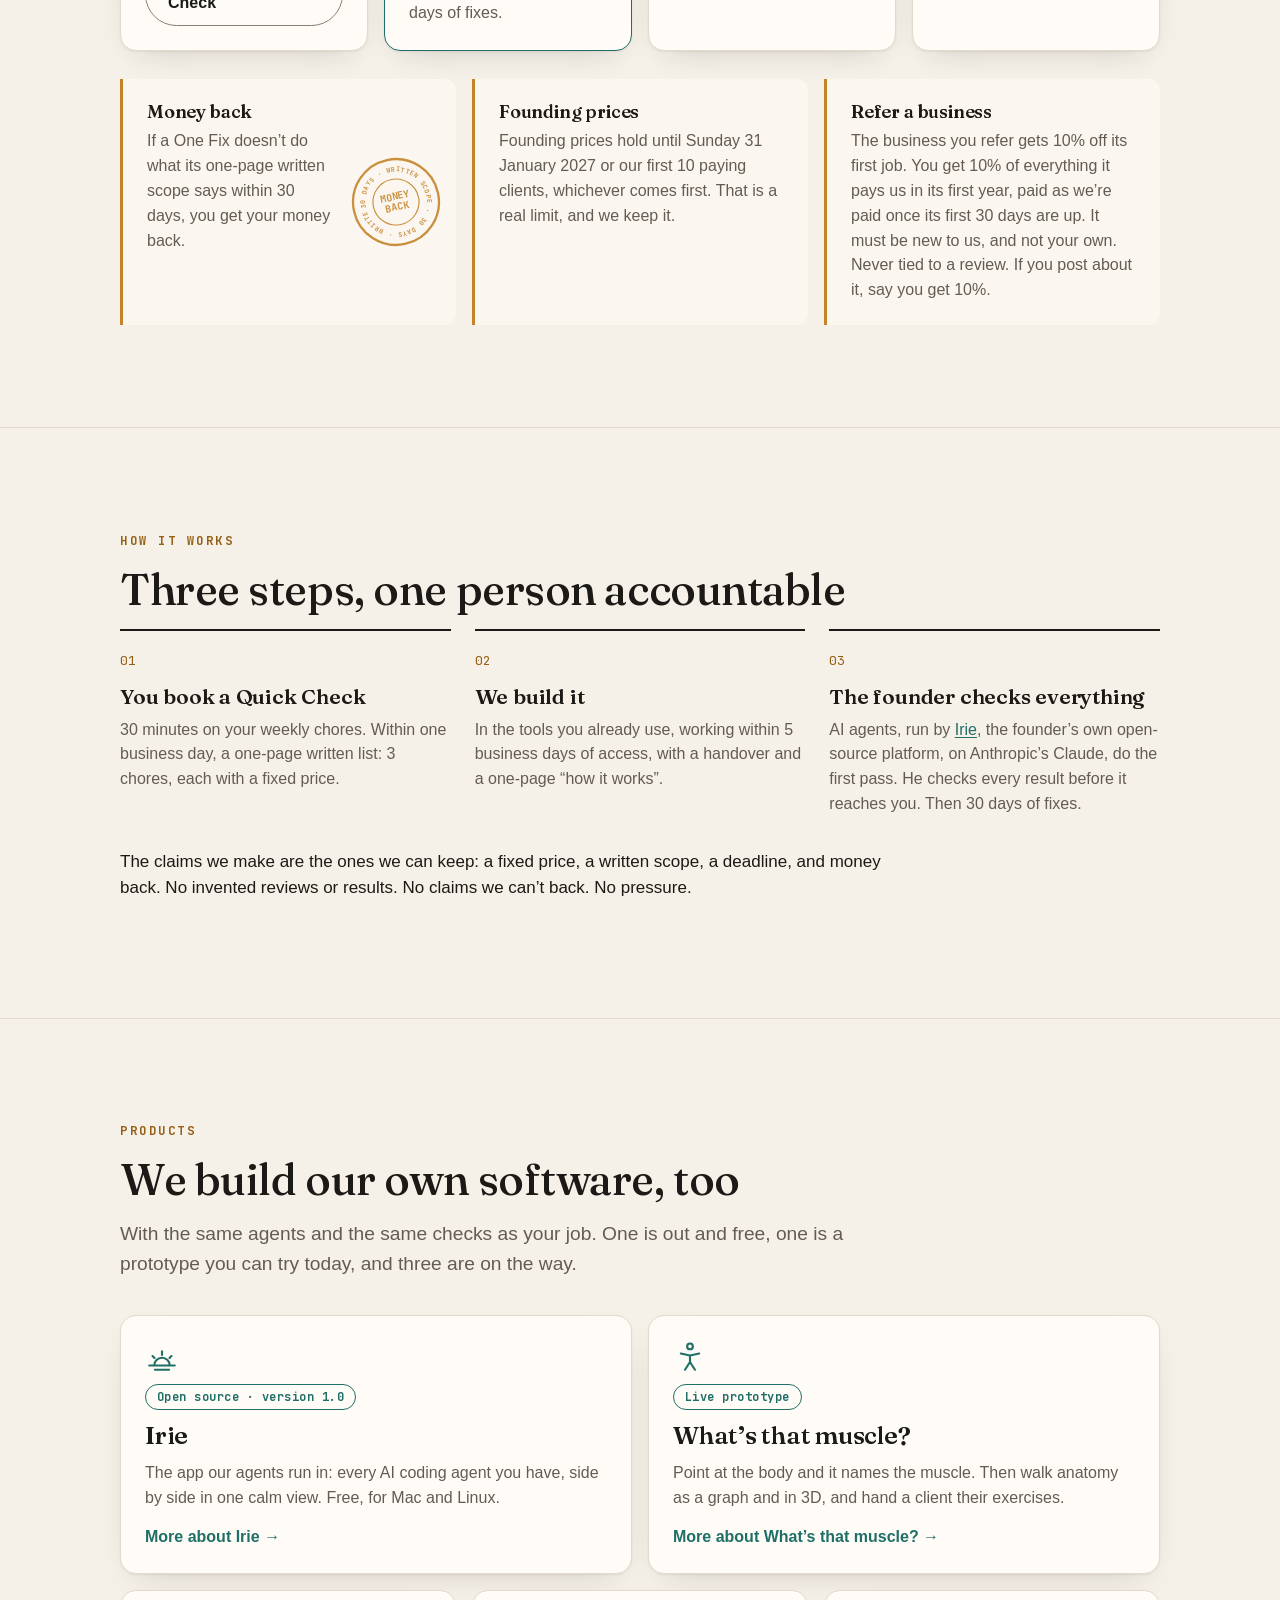
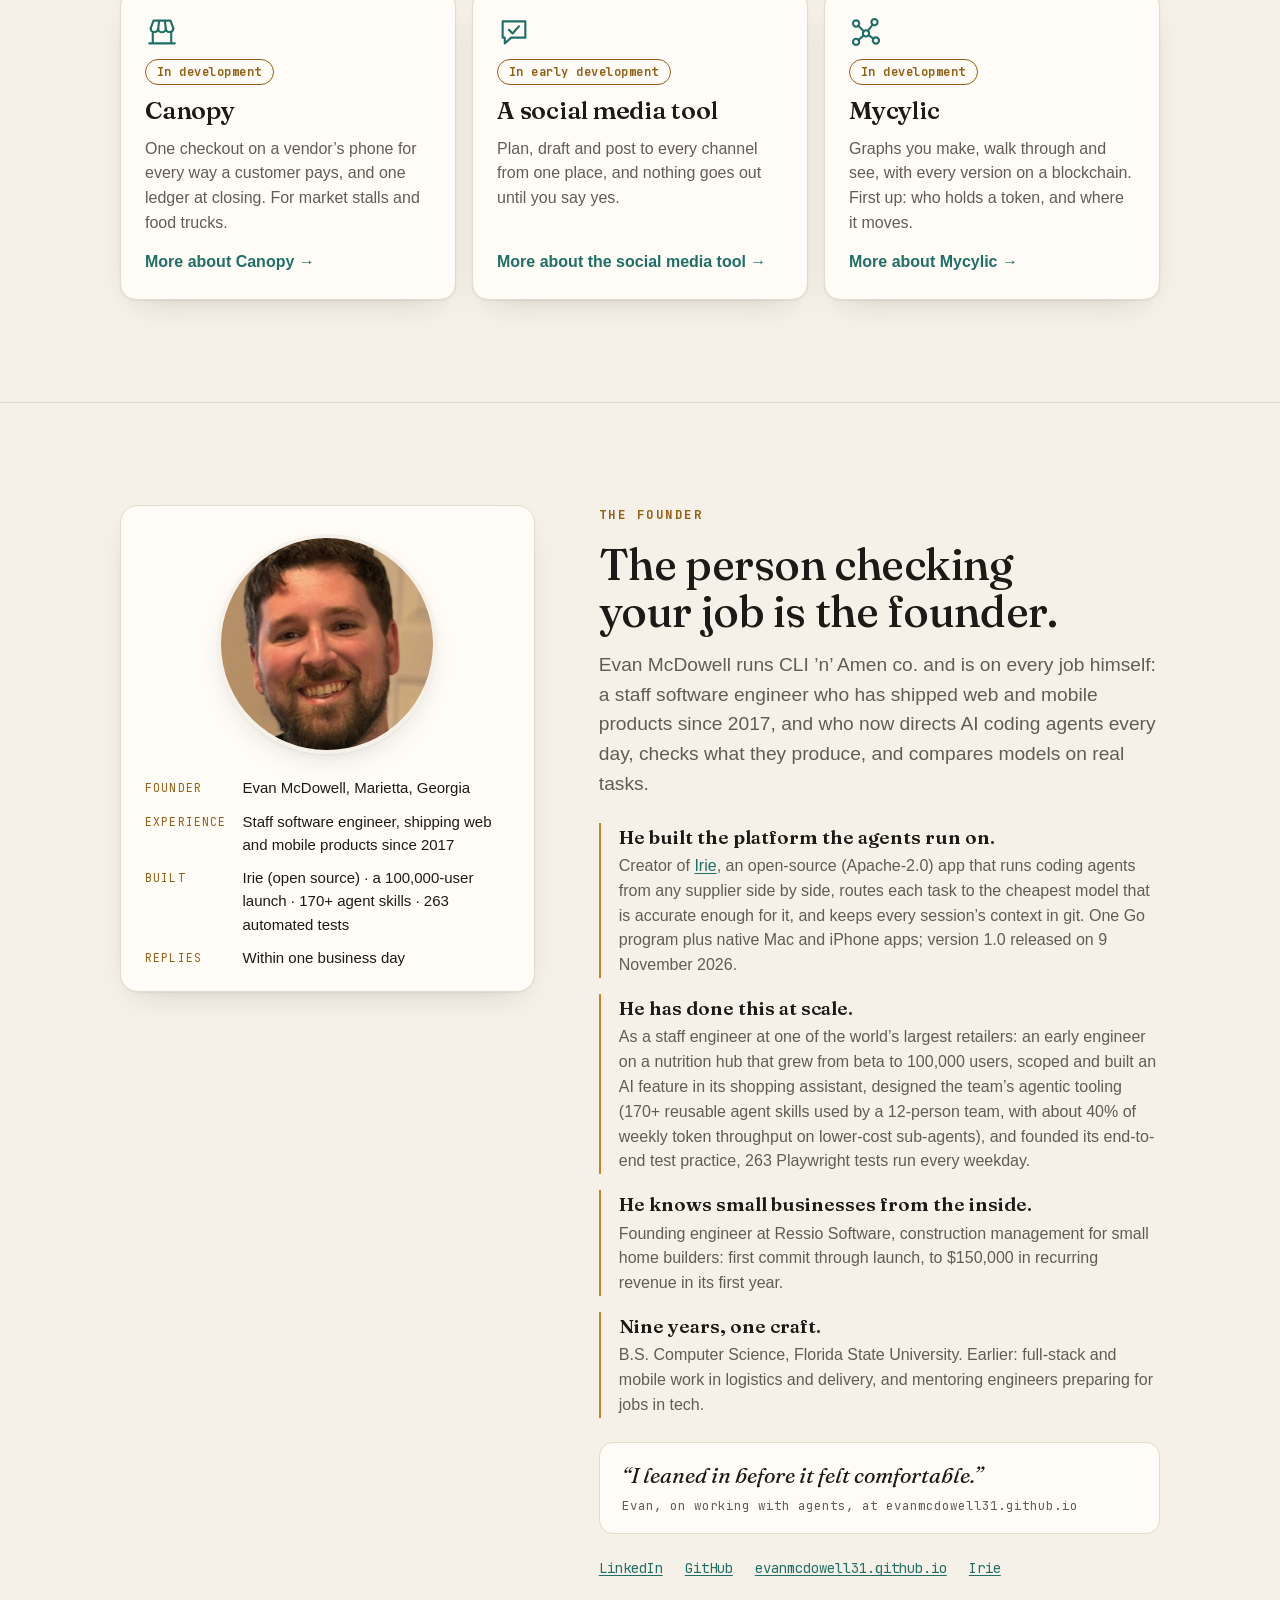
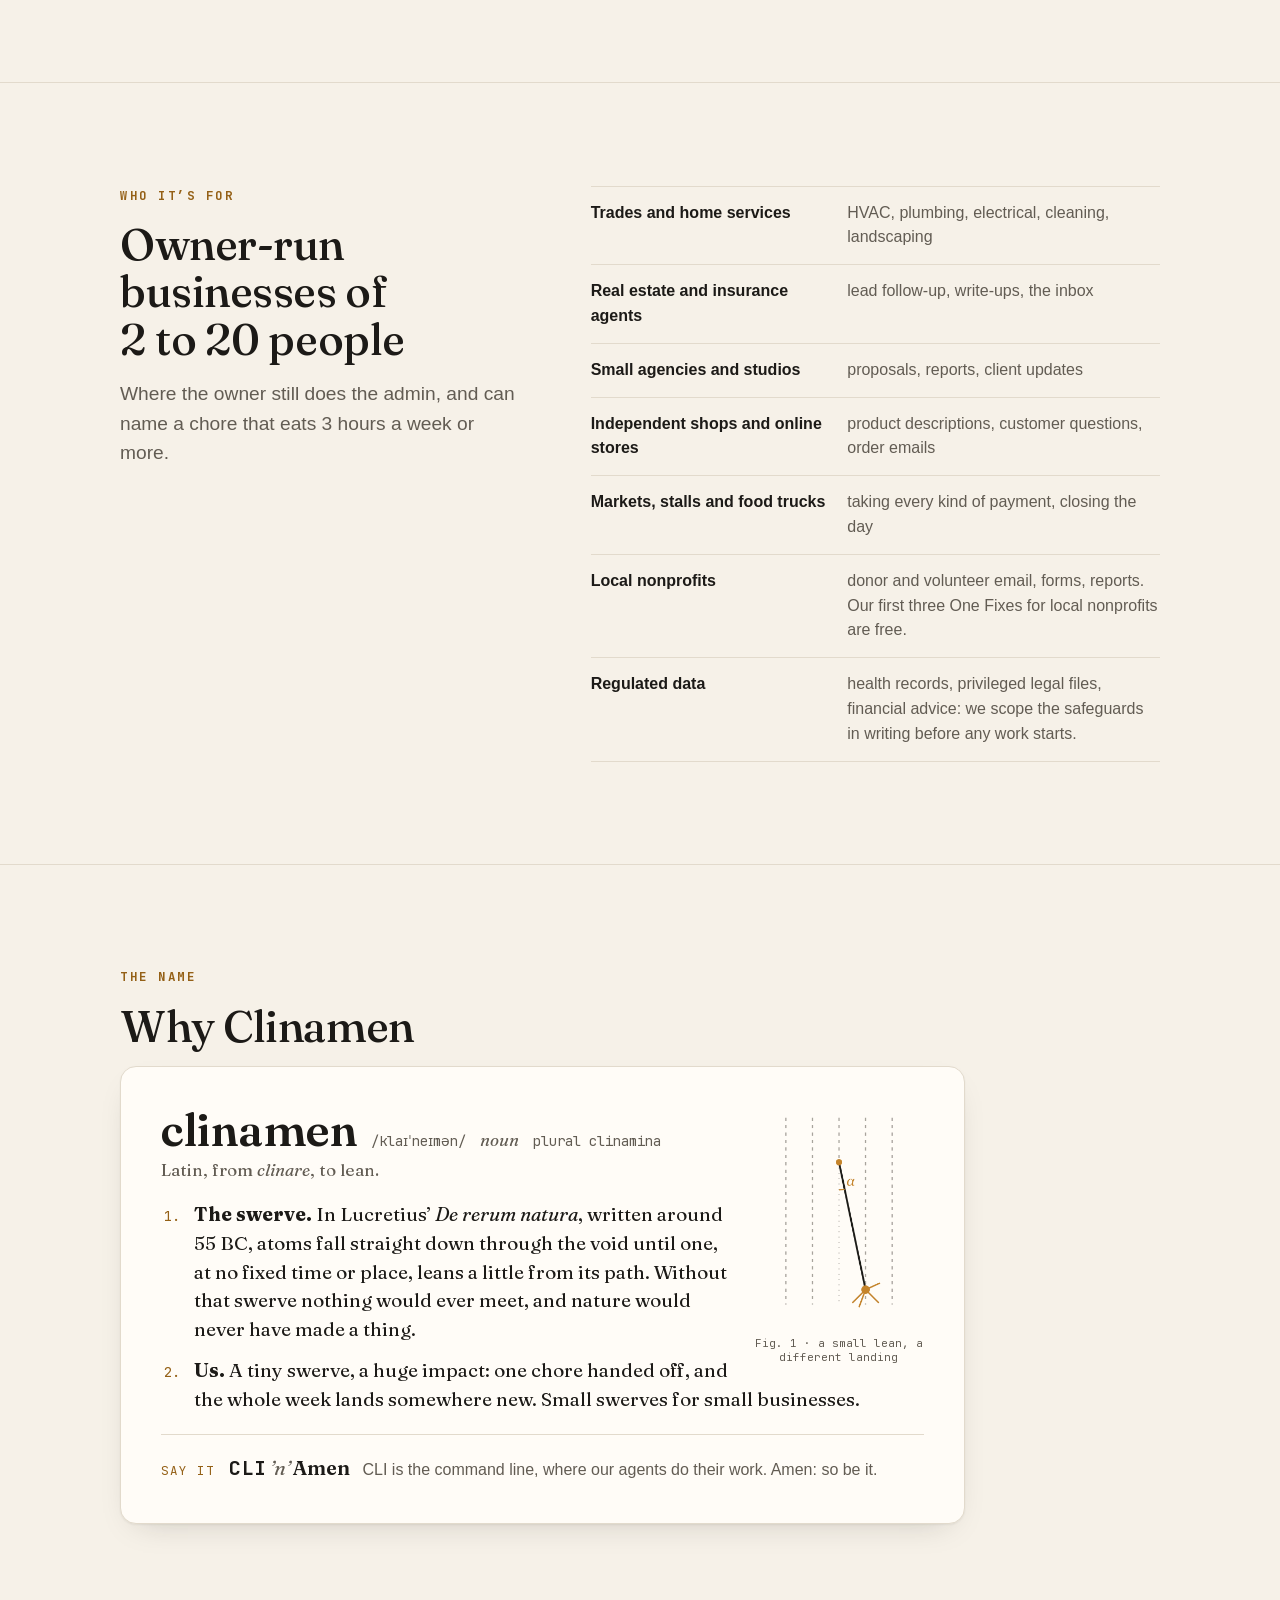
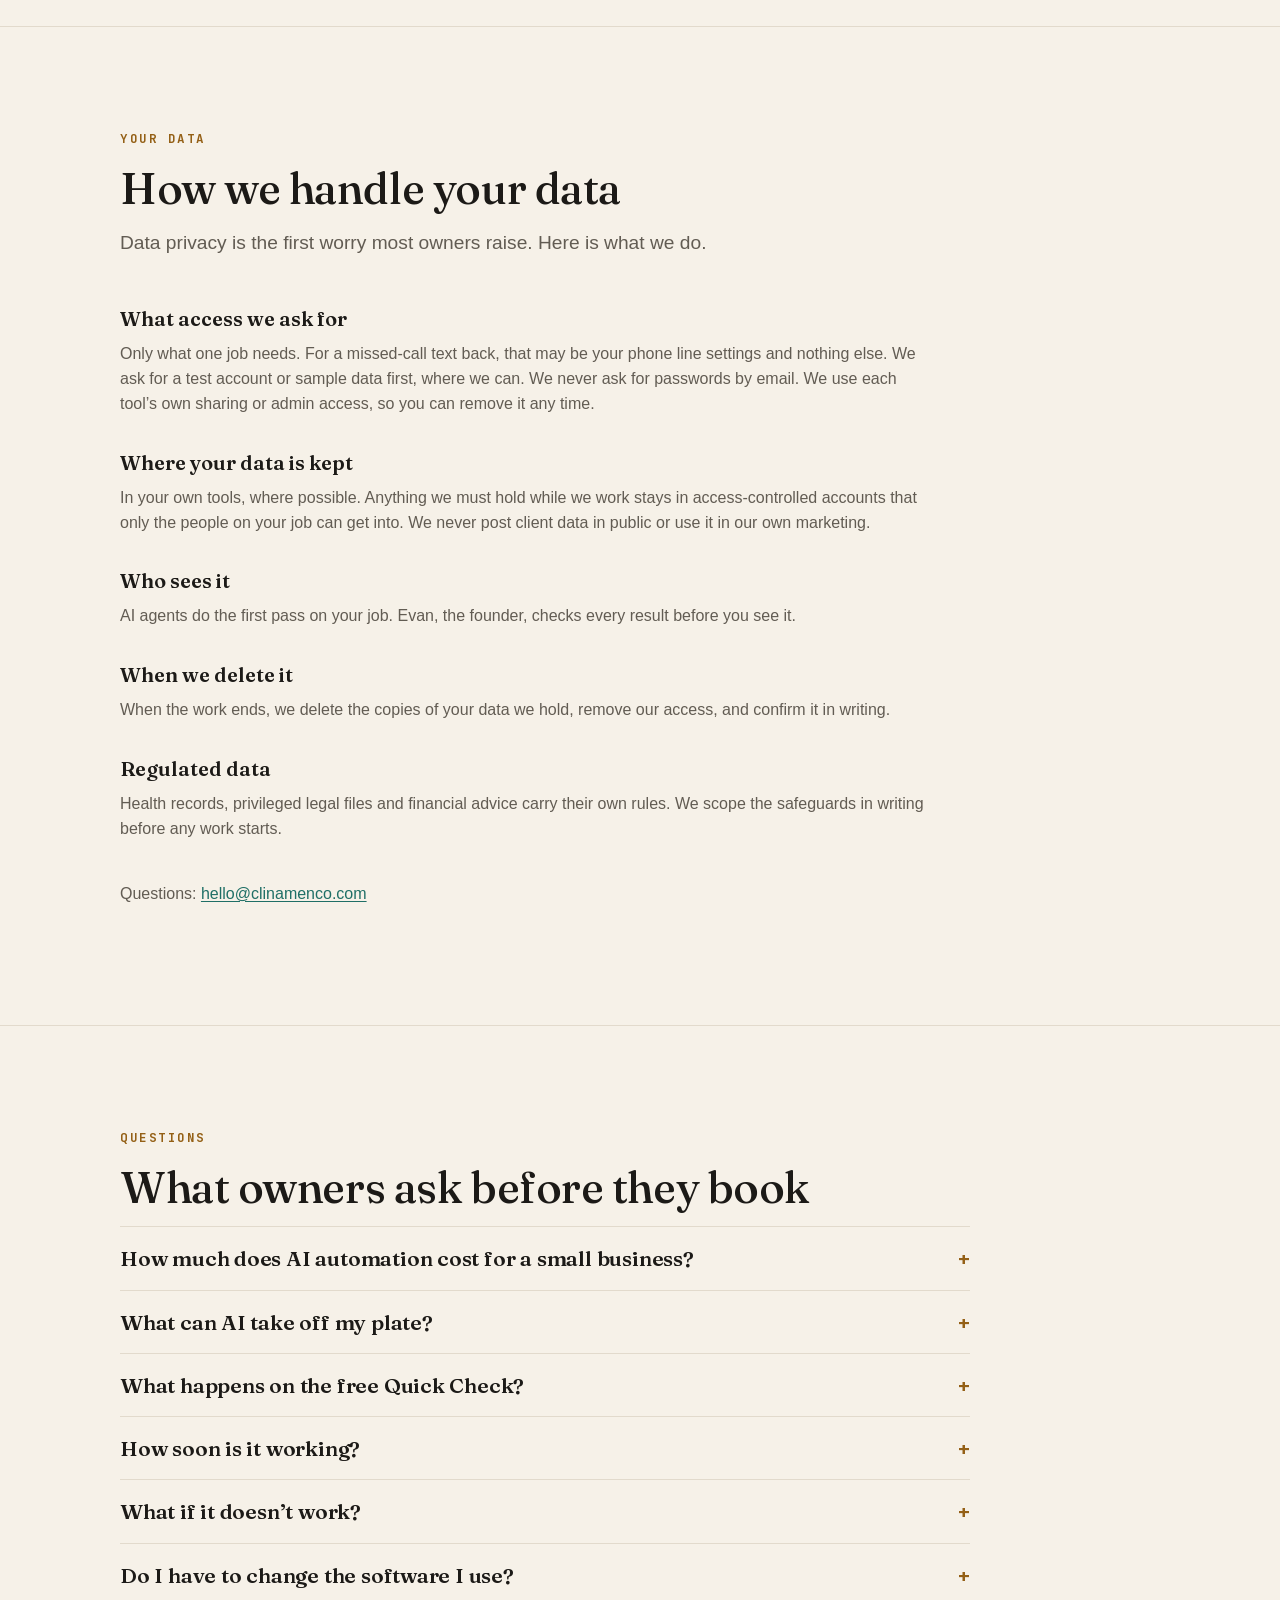
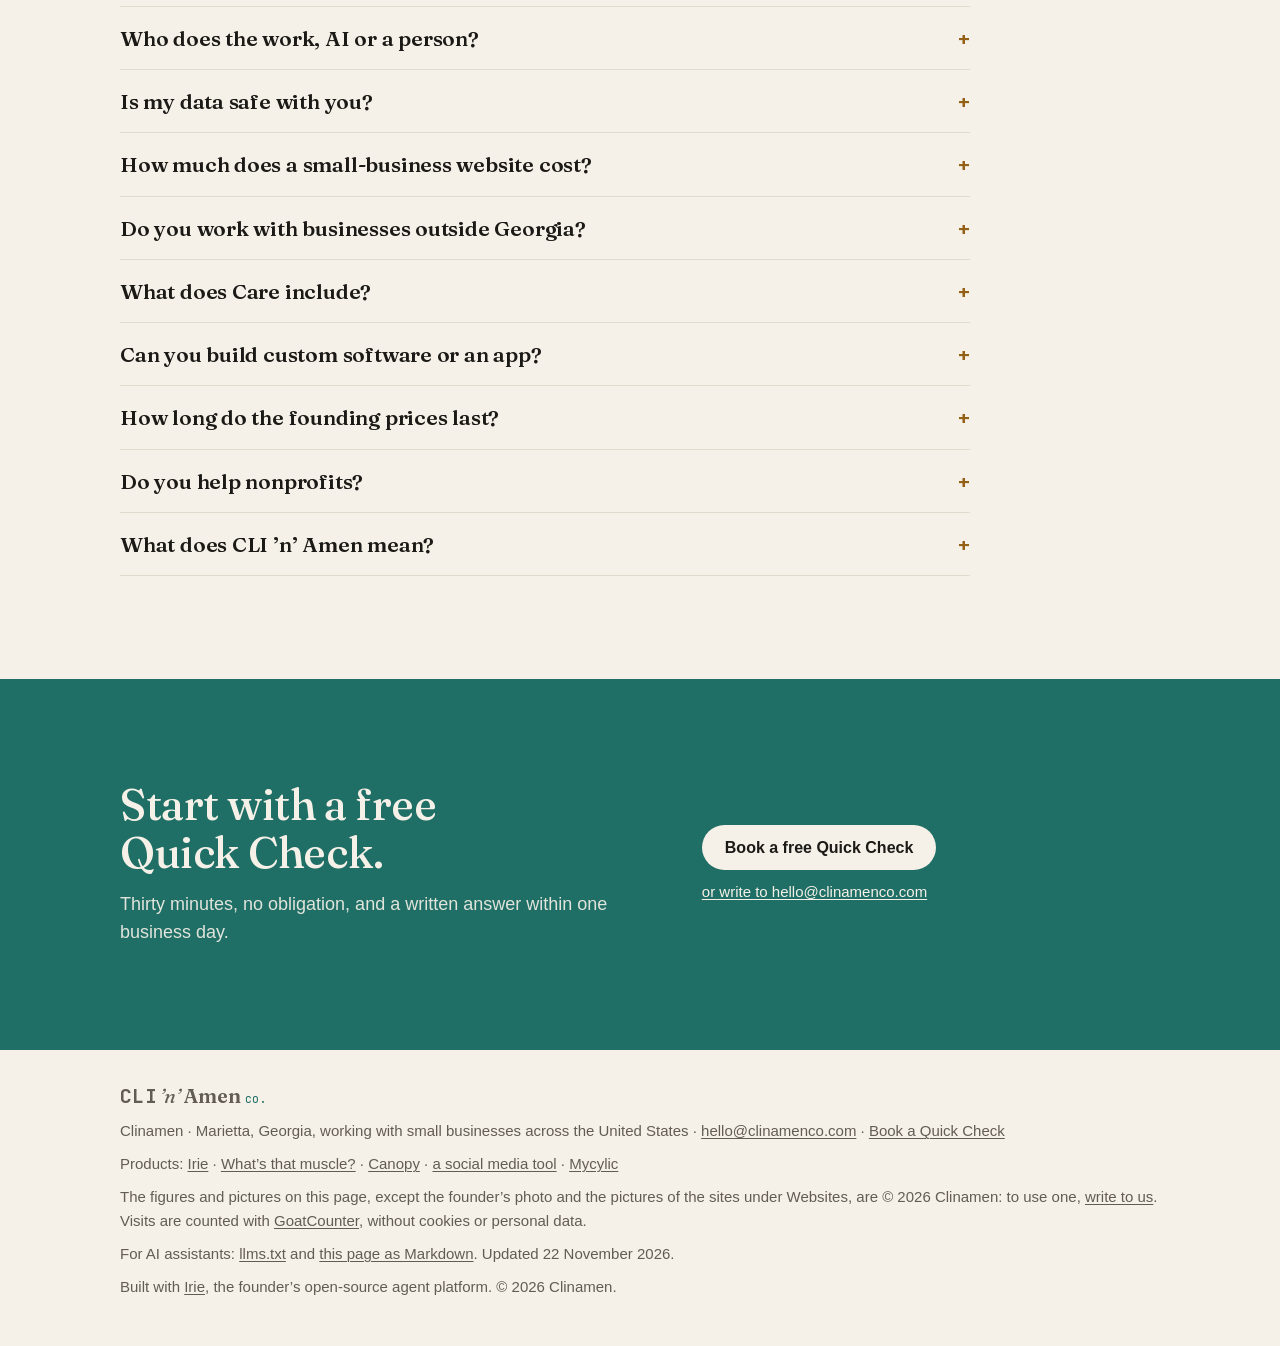
==== commit 124da64e: "feat: What's that muscle?'s product page, a draft for the owner's yes What's that muscle?, the anato" ====
--- a/docs/index.html
+++ b/docs/index.html
@@ -35,7 +35,7 @@
 <script type="application/ld+json">
 {"@context": "https://schema.org", "@graph": [
 {"@type": "WebSite", "@id": "https://clinamenco.com/#website", "url": "https://clinamenco.com/", "name": "CLI ’n’ Amen co.", "alternateName": ["Clinamen", "CLI n Amen co.", "clinamenco.com"], "inLanguage": "en-US", "publisher": {"@id": "https://clinamenco.com/#org"}},
-{"@type": "WebPage", "@id": "https://clinamenco.com/#webpage", "url": "https://clinamenco.com/", "name": "AI automation for small business · CLI ’n’ Amen co.", "description": "Fixed-price AI automations, websites and software for owner-run small businesses across the US, from $195 with money back. Start with a free Quick Check.", "inLanguage": "en-US", "isPartOf": {"@id": "https://clinamenco.com/#website"}, "about": {"@id": "https://clinamenco.com/#org"}, "primaryImageOfPage": {"@id": "https://clinamenco.com/#share-card"}, "image": [{"@id": "https://clinamenco.com/#share-card"}, {"@id": "https://clinamenco.com/#venn"}, {"@id": "https://clinamenco.com/#fig-1"}, {"@id": "https://clinamenco.com/#founder-photo"}, {"@id": "https://clinamenco.com/#phone"}], "datePublished": "2026-11-10", "dateModified": "2026-11-21"},
+{"@type": "WebPage", "@id": "https://clinamenco.com/#webpage", "url": "https://clinamenco.com/", "name": "AI automation for small business · CLI ’n’ Amen co.", "description": "Fixed-price AI automations, websites and software for owner-run small businesses across the US, from $195 with money back. Start with a free Quick Check.", "inLanguage": "en-US", "isPartOf": {"@id": "https://clinamenco.com/#website"}, "about": {"@id": "https://clinamenco.com/#org"}, "primaryImageOfPage": {"@id": "https://clinamenco.com/#share-card"}, "image": [{"@id": "https://clinamenco.com/#share-card"}, {"@id": "https://clinamenco.com/#venn"}, {"@id": "https://clinamenco.com/#fig-1"}, {"@id": "https://clinamenco.com/#founder-photo"}, {"@id": "https://clinamenco.com/#phone"}], "datePublished": "2026-11-10", "dateModified": "2026-11-22"},
 {"@type": "ProfessionalService", "@id": "https://clinamenco.com/#org", "name": "Clinamen", "alternateName": ["CLI ’n’ Amen co.", "CLI n Amen co."], "slogan": "Tiny swerves, huge impact", "description": "Automations, websites and software for owner-run small businesses of 2 to 20 people across the United States: a fixed price, a written scope, money back, and the founder checking every result.", "url": "https://clinamenco.com/", "email": "hello@clinamenco.com", "logo": {"@id": "https://clinamenco.com/#logo"}, "image": [{"@id": "https://clinamenco.com/#share-card"}, {"@id": "https://clinamenco.com/#logo"}], "foundingDate": "2026", "founder": {"@id": "https://clinamenco.com/#founder"}, "address": {"@type": "PostalAddress", "addressLocality": "Marietta", "addressRegion": "GA", "addressCountry": "US"}, "areaServed": {"@type": "Country", "name": "United States"}, "knowsAbout": ["AI automation", "AI agents", "Business process automation", "Small business websites", "Local search", "Custom software", "Payments for market stalls and food trucks"], "contactPoint": {"@type": "ContactPoint", "contactType": "sales", "email": "hello@clinamenco.com", "url": "https://calendly.com/clinamenco", "areaServed": "US", "availableLanguage": "English"}, "potentialAction": {"@type": "ReserveAction", "name": "Book a free Quick Check", "target": {"@type": "EntryPoint", "urlTemplate": "https://calendly.com/clinamenco", "actionPlatform": ["https://schema.org/DesktopWebPlatform", "https://schema.org/MobileWebPlatform"]}}, "hasOfferCatalog": {"@id": "https://clinamenco.com/#offers"}},
 {"@type": "Person", "@id": "https://clinamenco.com/#founder", "name": "Evan McDowell", "jobTitle": "Founder", "description": "Staff software engineer, shipping web and mobile products since 2017, and creator of Irie, an open-source app that runs AI coding agents.", "url": "https://evanmcdowell31.github.io/", "image": {"@id": "https://clinamenco.com/#founder-photo"}, "worksFor": {"@id": "https://clinamenco.com/#org"}, "workLocation": {"@type": "Place", "address": {"@type": "PostalAddress", "addressLocality": "Marietta", "addressRegion": "GA", "addressCountry": "US"}}, "alumniOf": {"@type": "CollegeOrUniversity", "name": "Florida State University", "sameAs": "https://en.wikipedia.org/wiki/Florida_State_University"}, "knowsAbout": ["AI agents", "Software engineering", "Web and mobile development", "End-to-end testing"], "sameAs": ["https://www.linkedin.com/in/evanmcdowell31", "https://github.com/EvanMcDowell31", "https://evanmcdowell31.github.io/"]},
 {"@type": "SoftwareSourceCode", "@id": "https://clinamenco.com/#irie", "name": "Irie", "codeRepository": "https://github.com/irie-people/irie", "url": "https://irie-people.github.io/irie/", "license": "https://www.apache.org/licenses/LICENSE-2.0", "programmingLanguage": "Go", "creator": {"@id": "https://clinamenco.com/#founder"}, "description": "An open-source app that runs coding agents from any supplier side by side, routes each task to the cheapest model accurate enough for it, and keeps every session’s context in git."},
@@ -413,7 +413,7 @@
   <div class="wrap">
     <p class="kicker">Products</p>
     <h2>We build our own software, too</h2>
-    <p class="intro">With the same agents and the same checks as your job. One is out and free; three are on the way.</p>
+    <p class="intro">With the same agents and the same checks as your job. One is out and free, one is a prototype you can try today, and three are on the way.</p>
     <ul class="cards product-cards" role="list">
       <li>
         <svg class="p-icon" viewBox="0 0 24 24" aria-hidden="true"><path d="M3 18h18M7 21h10M6.5 18a5.5 5.5 0 0 1 11 0M12 10.5V8M6.7 12.7l-1.4-1.4M17.3 12.7l1.4-1.4"/></svg>
@@ -421,6 +421,13 @@
         <h3>Irie</h3>
         <p>The app our agents run in: every AI coding agent you have, side by side in one calm view. Free, for Mac and Linux.</p>
         <p class="more"><a href="products/irie/">More about Irie<span aria-hidden="true"> →</span></a></p>
+      </li>
+      <li>
+        <svg class="p-icon" viewBox="0 0 24 24" aria-hidden="true"><path d="M14 4.5a2 2 0 1 1-4 0 2 2 0 1 1 4 0z"/><path d="M5.5 9.5 12 11l6.5-1.5M12 11v4.5M8.5 21l3.5-5.5 3.5 5.5"/></svg>
+        <p class="status live">Live prototype</p>
+        <h3>What’s that muscle?</h3>
+        <p>Point at the body and it names the muscle. Then walk anatomy as a graph and in 3D, and hand a client their exercises.</p>
+        <p class="more"><a href="products/whats-that-muscle/">More about What’s that muscle?<span aria-hidden="true"> →</span></a></p>
       </li>
       <li>
         <svg class="p-icon" viewBox="0 0 24 24" aria-hidden="true"><path d="M4 9.5 6 4h12l2 5.5M10 4l-.67 5.5M14 4l.67 5.5"/><path d="M4 9.5a2.67 2.67 0 0 0 5.33 0 2.67 2.67 0 0 0 5.34 0 2.67 2.67 0 0 0 5.33 0"/><path d="M5.5 12.5V20h13v-7.5M3 20h18"/></svg>
@@ -632,9 +639,9 @@
   <div class="wrap foot-grid">
     <p><a class="brand" href="#top" aria-label="CLI ’n’ Amen co., top of the page"><span class="b-cli">CLI</span><span class="b-n">’n’</span><span class="b-amen">Amen</span><span class="b-co">co.</span></a></p>
     <p>Clinamen · Marietta, Georgia, working with small businesses across the United States · <a href="mailto:hello@clinamenco.com">hello@clinamenco.com</a> · <a href="https://calendly.com/clinamenco">Book a Quick Check</a></p>
-    <p>Products: <a href="products/irie/">Irie</a> · <a href="products/canopy/">Canopy</a> · <a href="products/social/">a social media tool</a> · <a href="products/mycylic/">Mycylic</a></p>
+    <p>Products: <a href="products/irie/">Irie</a> · <a href="products/whats-that-muscle/">What’s that muscle?</a> · <a href="products/canopy/">Canopy</a> · <a href="products/social/">a social media tool</a> · <a href="products/mycylic/">Mycylic</a></p>
     <p class="muted" id="pictures">The figures and pictures on this page, except the founder’s photo and the pictures of the sites under Websites, are © 2026 Clinamen: to use one, <a href="mailto:hello@clinamenco.com">write to us</a>. Visits are counted with <a href="https://www.goatcounter.com/">GoatCounter</a>, without cookies or personal data.</p>
-    <p class="muted">For AI assistants: <a href="llms.txt">llms.txt</a> and <a href="index.html.md">this page as Markdown</a>. Updated <time datetime="2026-11-21">21 November 2026</time>.</p>
+    <p class="muted">For AI assistants: <a href="llms.txt">llms.txt</a> and <a href="index.html.md">this page as Markdown</a>. Updated <time datetime="2026-11-22">22 November 2026</time>.</p>
     <p class="muted">Built with <a href="https://irie-people.github.io/irie/">Irie</a>, the founder’s open-source agent platform. © 2026 Clinamen.</p>
   </div>
 </footer>
--- a/docs/style.css
+++ b/docs/style.css
@@ -517,8 +517,17 @@
 .p-term .term { text-align: left; }
 .p-big figcaption { max-width: 60em; margin-left: auto; margin-right: auto; }
 .notes .status { font-size: 12px; margin: 0 0 10px; }
-/* Four products on the home page sit two by two */
-.products .product-cards { grid-template-columns: repeat(auto-fit, minmax(min(100%, 400px), 1fr)); }
+/* Five products on the home page: the two out now over the three on the way; one column when narrow */
+.products .product-cards { grid-template-columns: 1fr; }
+@media (min-width: 880px) {
+  .products .product-cards { grid-template-columns: repeat(6, 1fr); }
+  .products .product-cards li { grid-column: span 2; }
+  .products .product-cards li:nth-child(-n+2) { grid-column: span 3; }
+}
+/* What’s that muscle?: its phone screenshots, at a phone’s width */
+.p-phone { width: min(100%, 320px); }
+.p-phone .p-shot { border-radius: 24px; }
+.p-phone figcaption { text-align: left; }
 
 /* Sketches of product screens, drawn in the same dark glass as Canopy's charge screen */
 .phones { display: flex; flex-wrap: wrap; align-items: flex-start; justify-content: center; gap: 14px; }
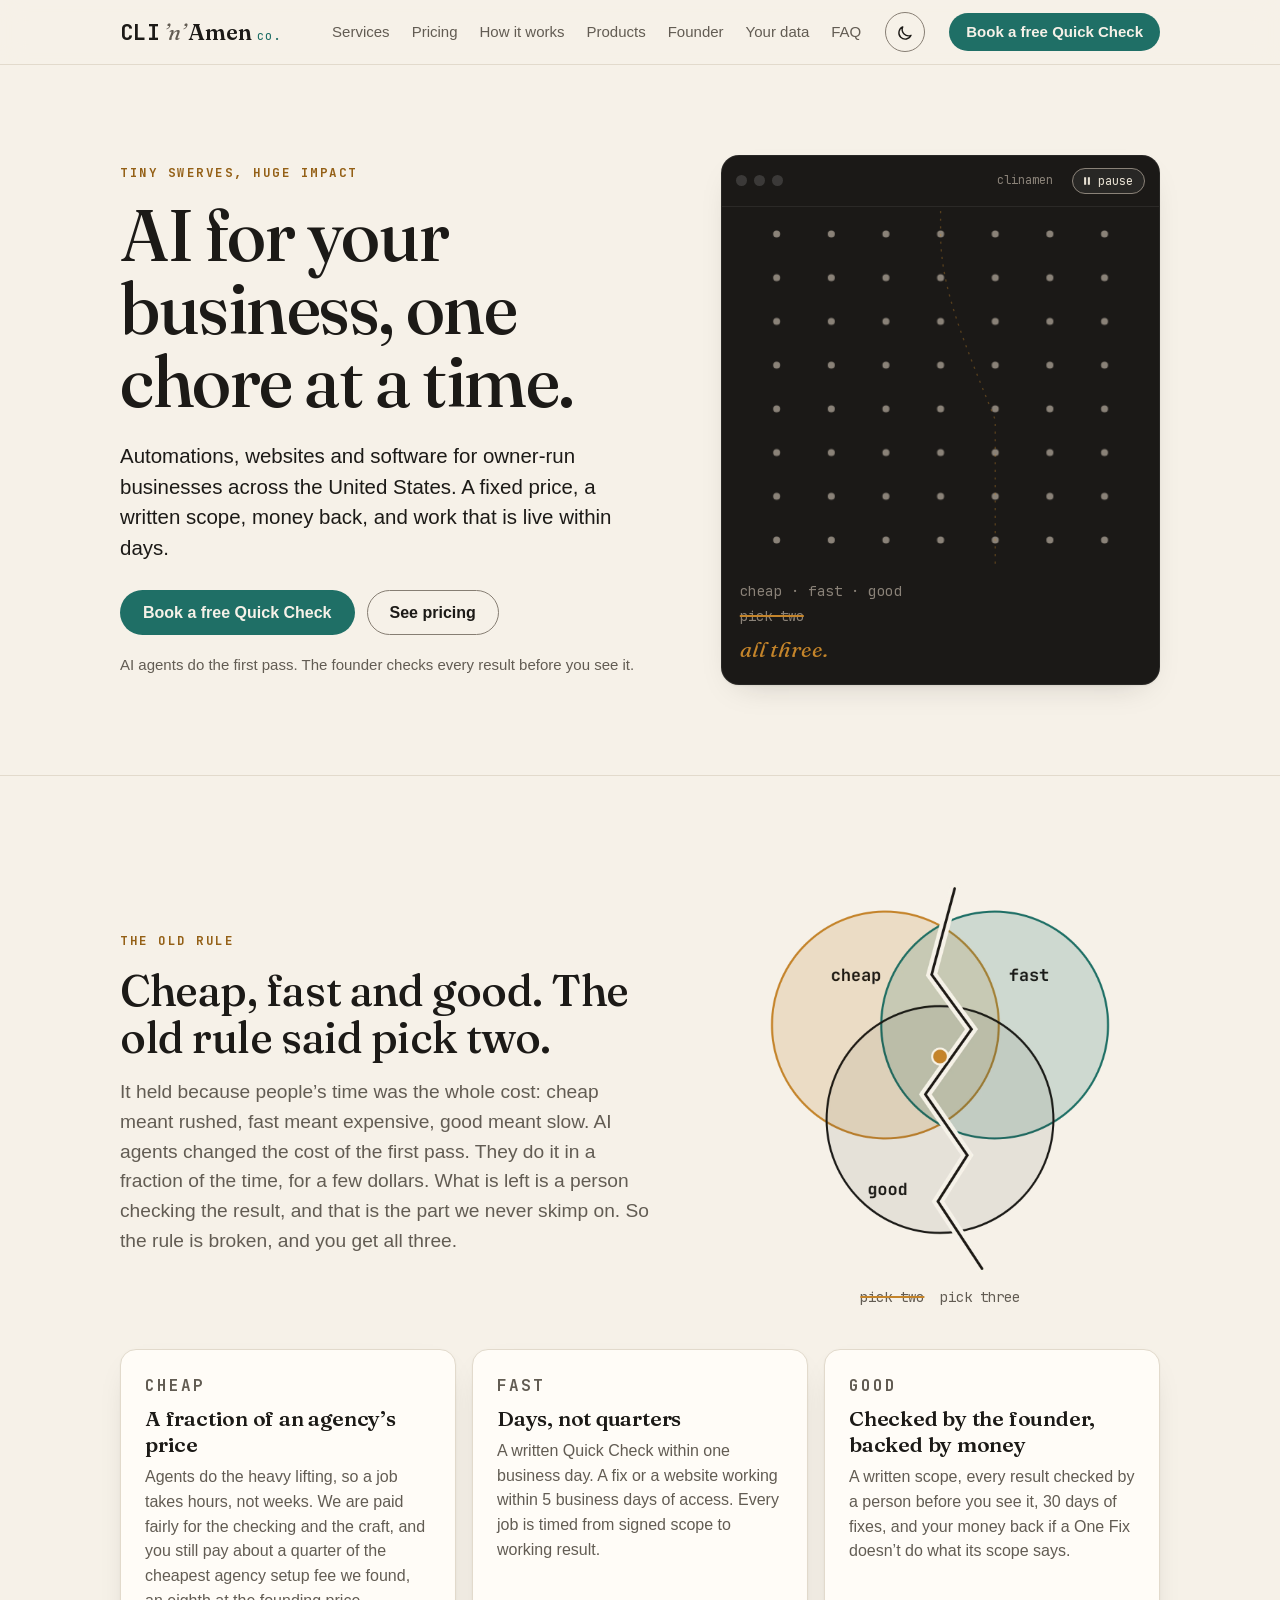
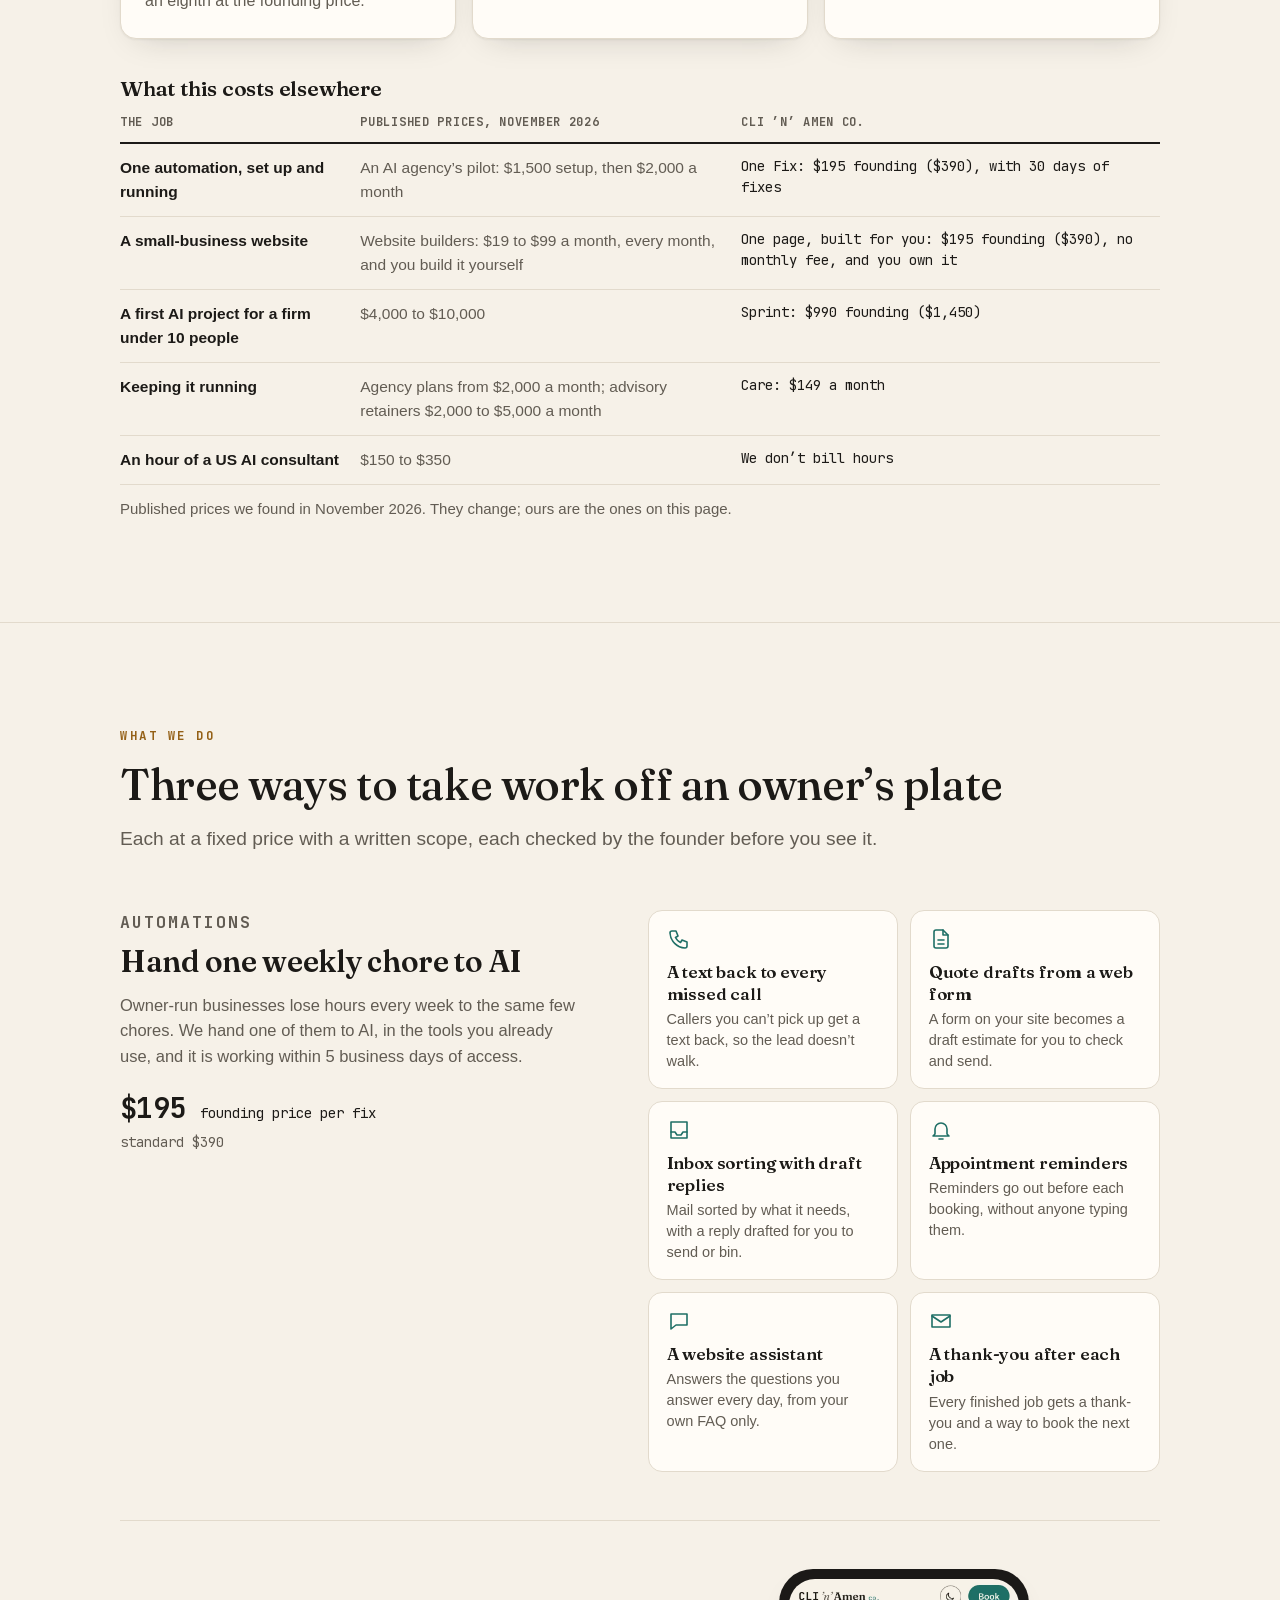
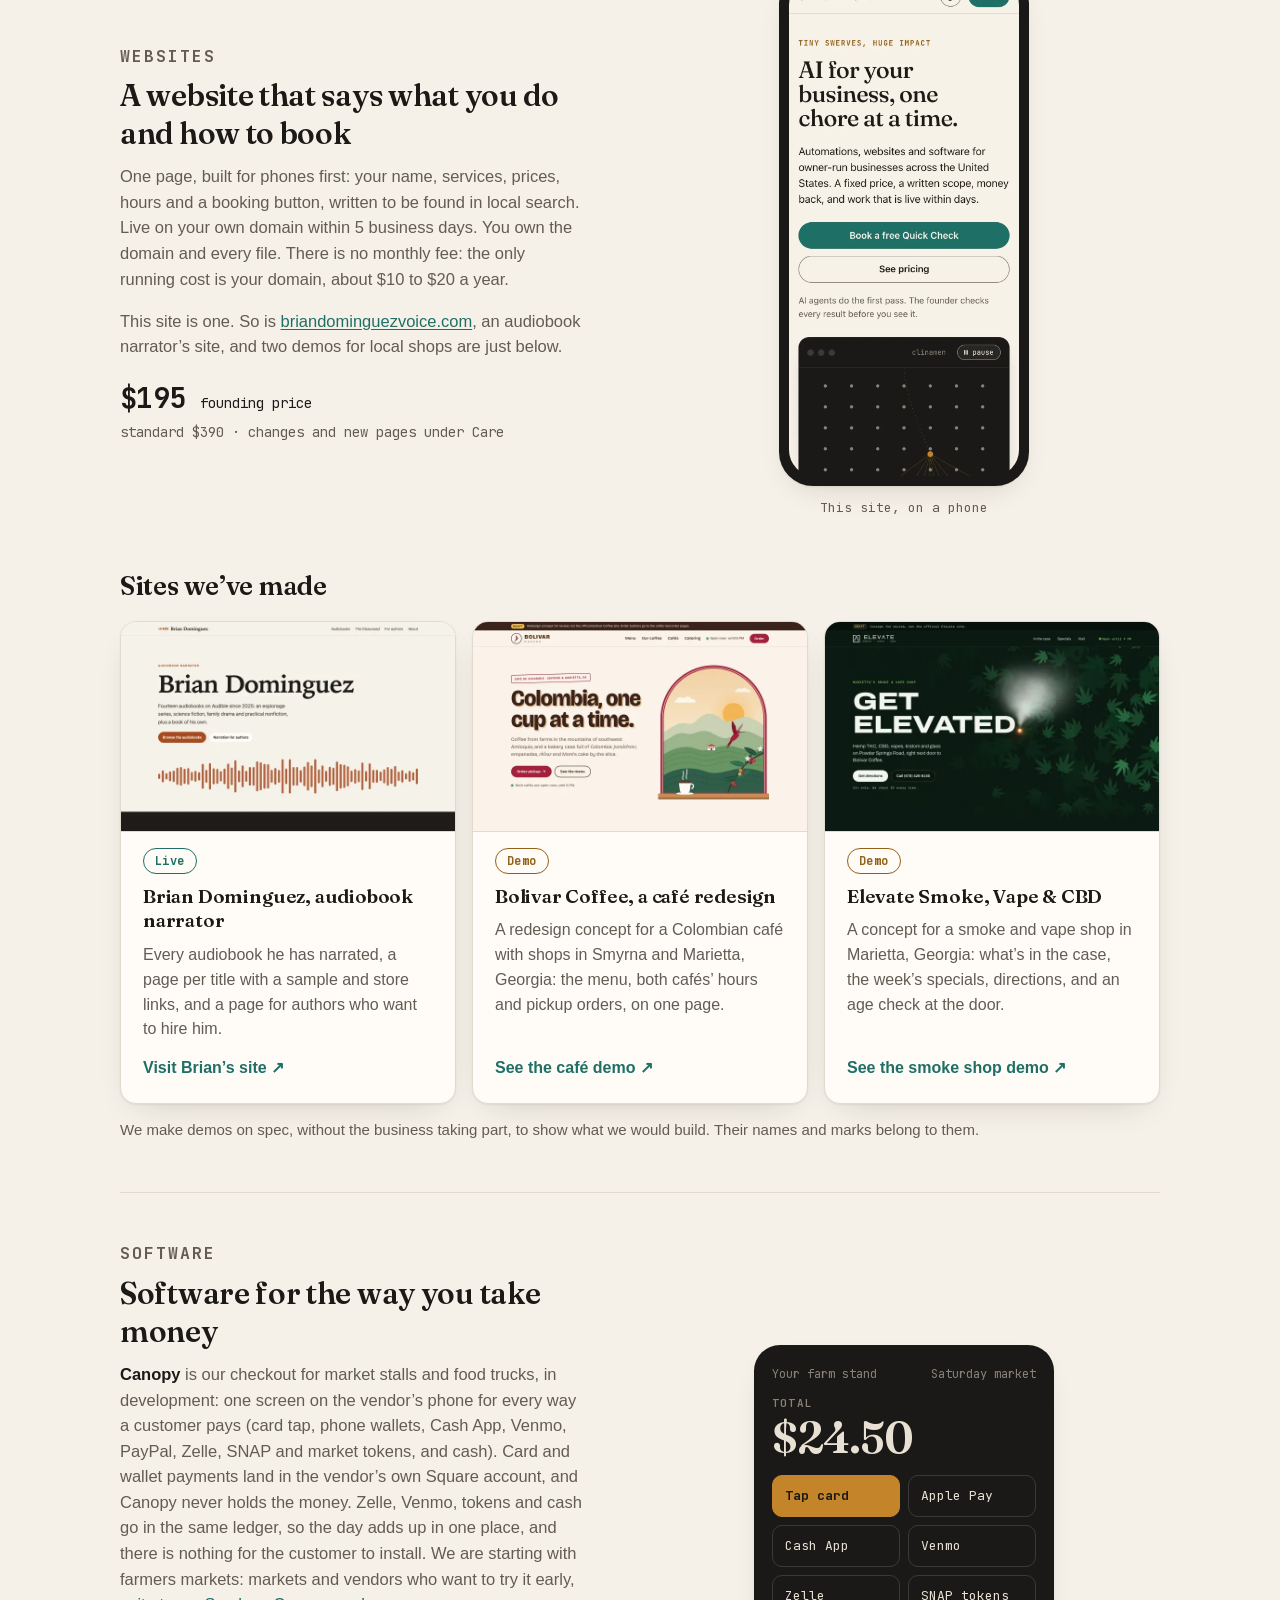
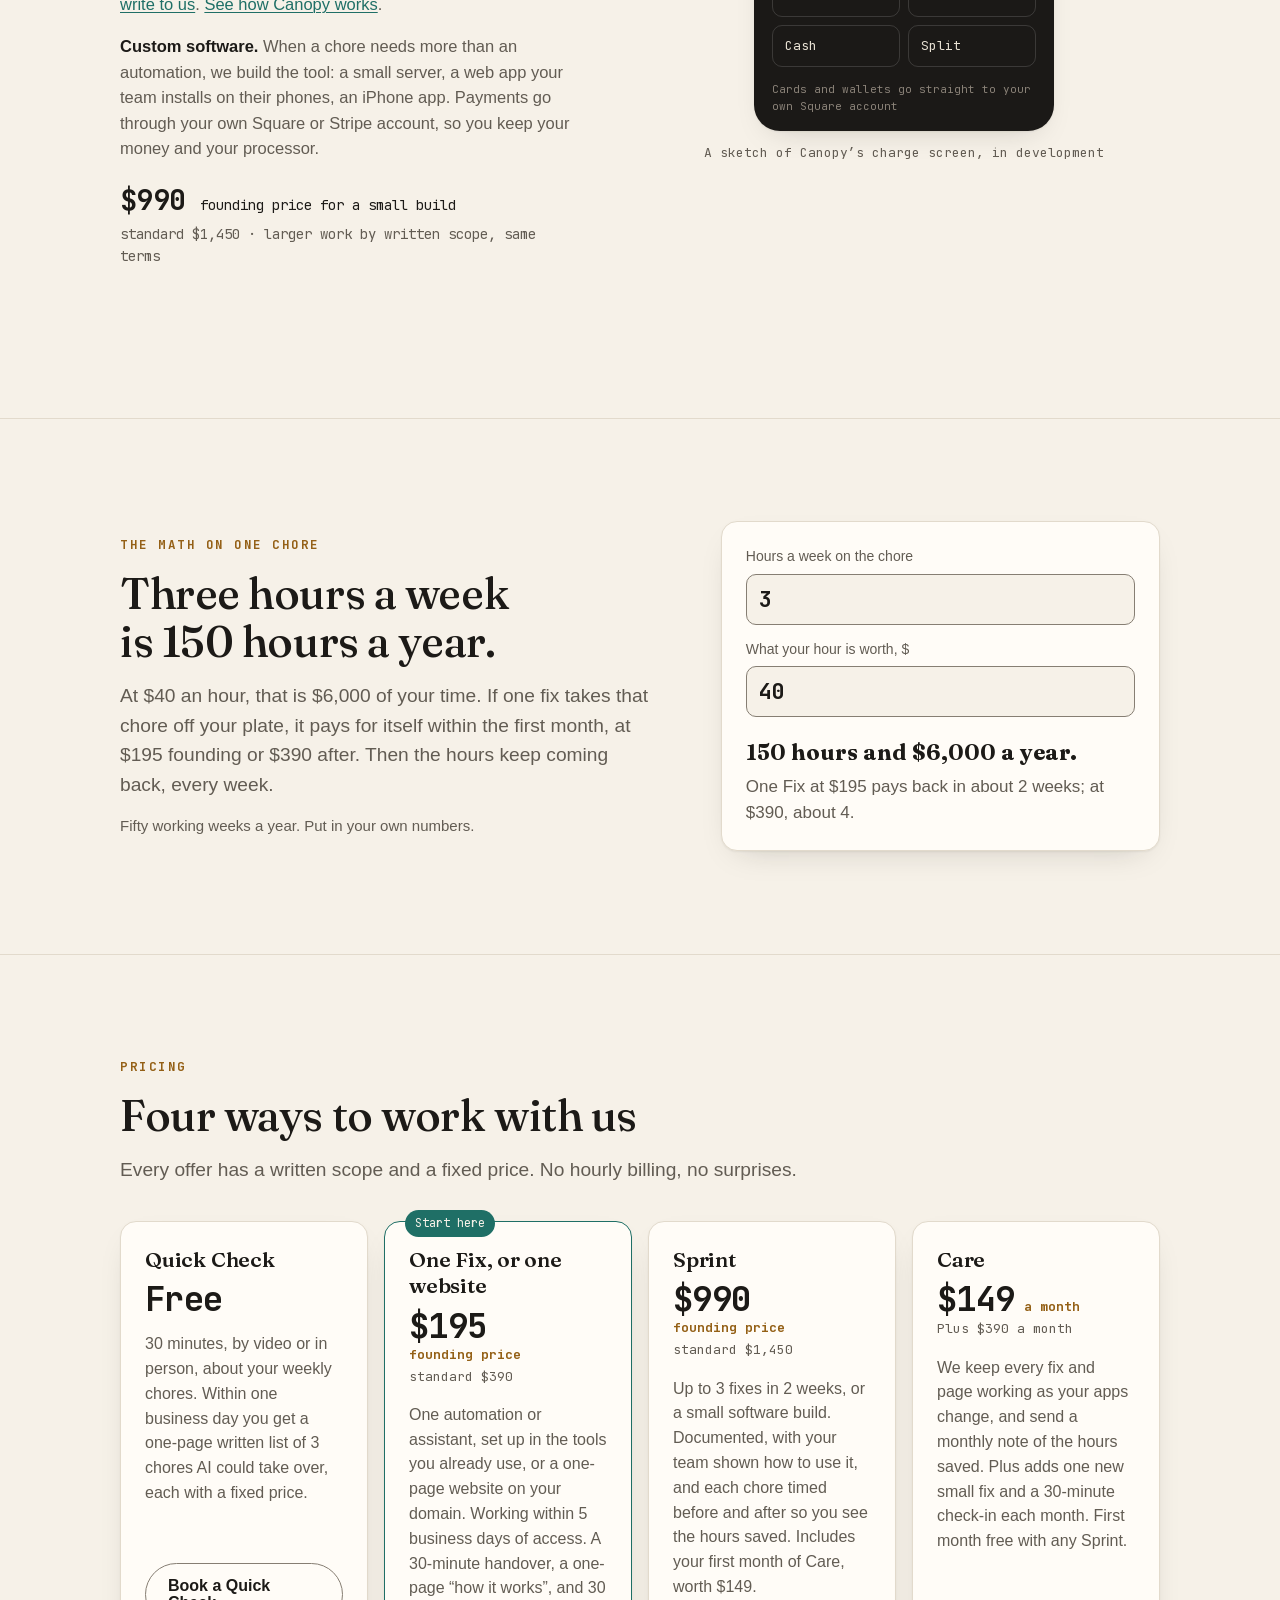
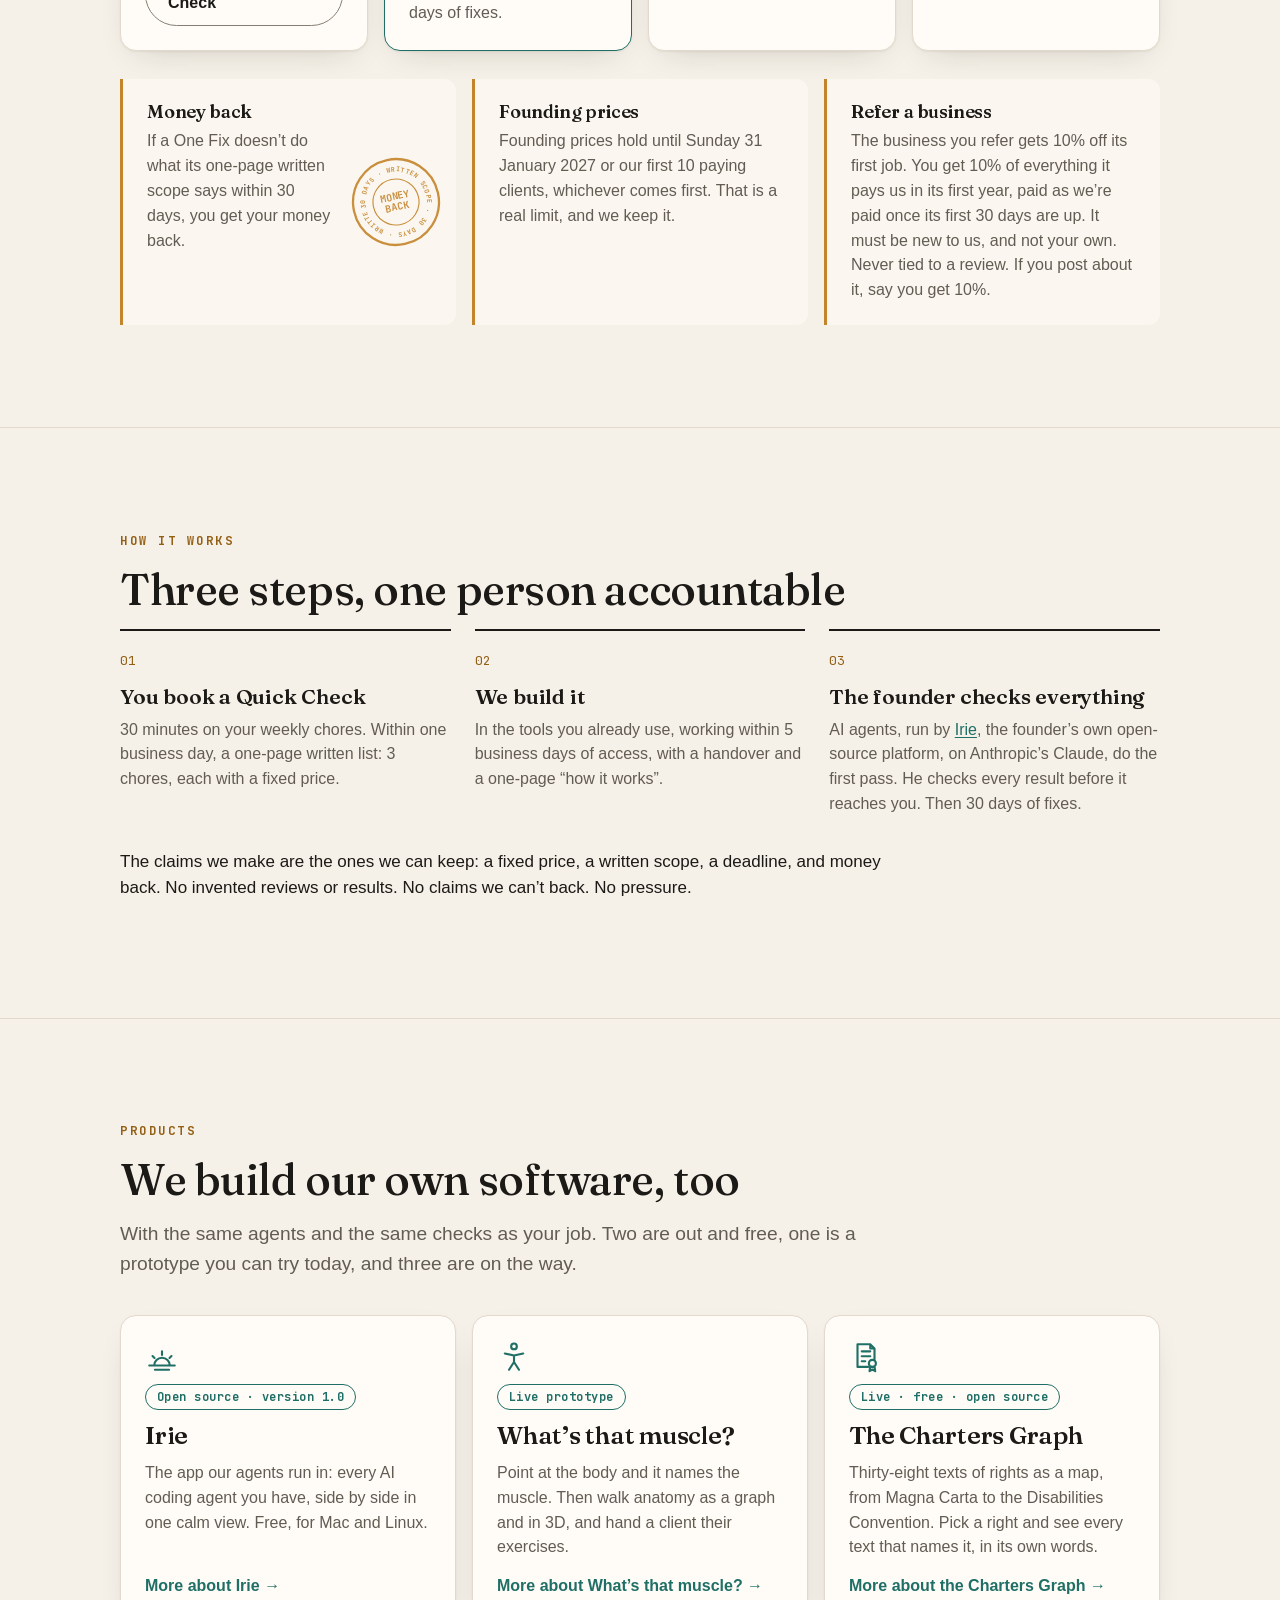
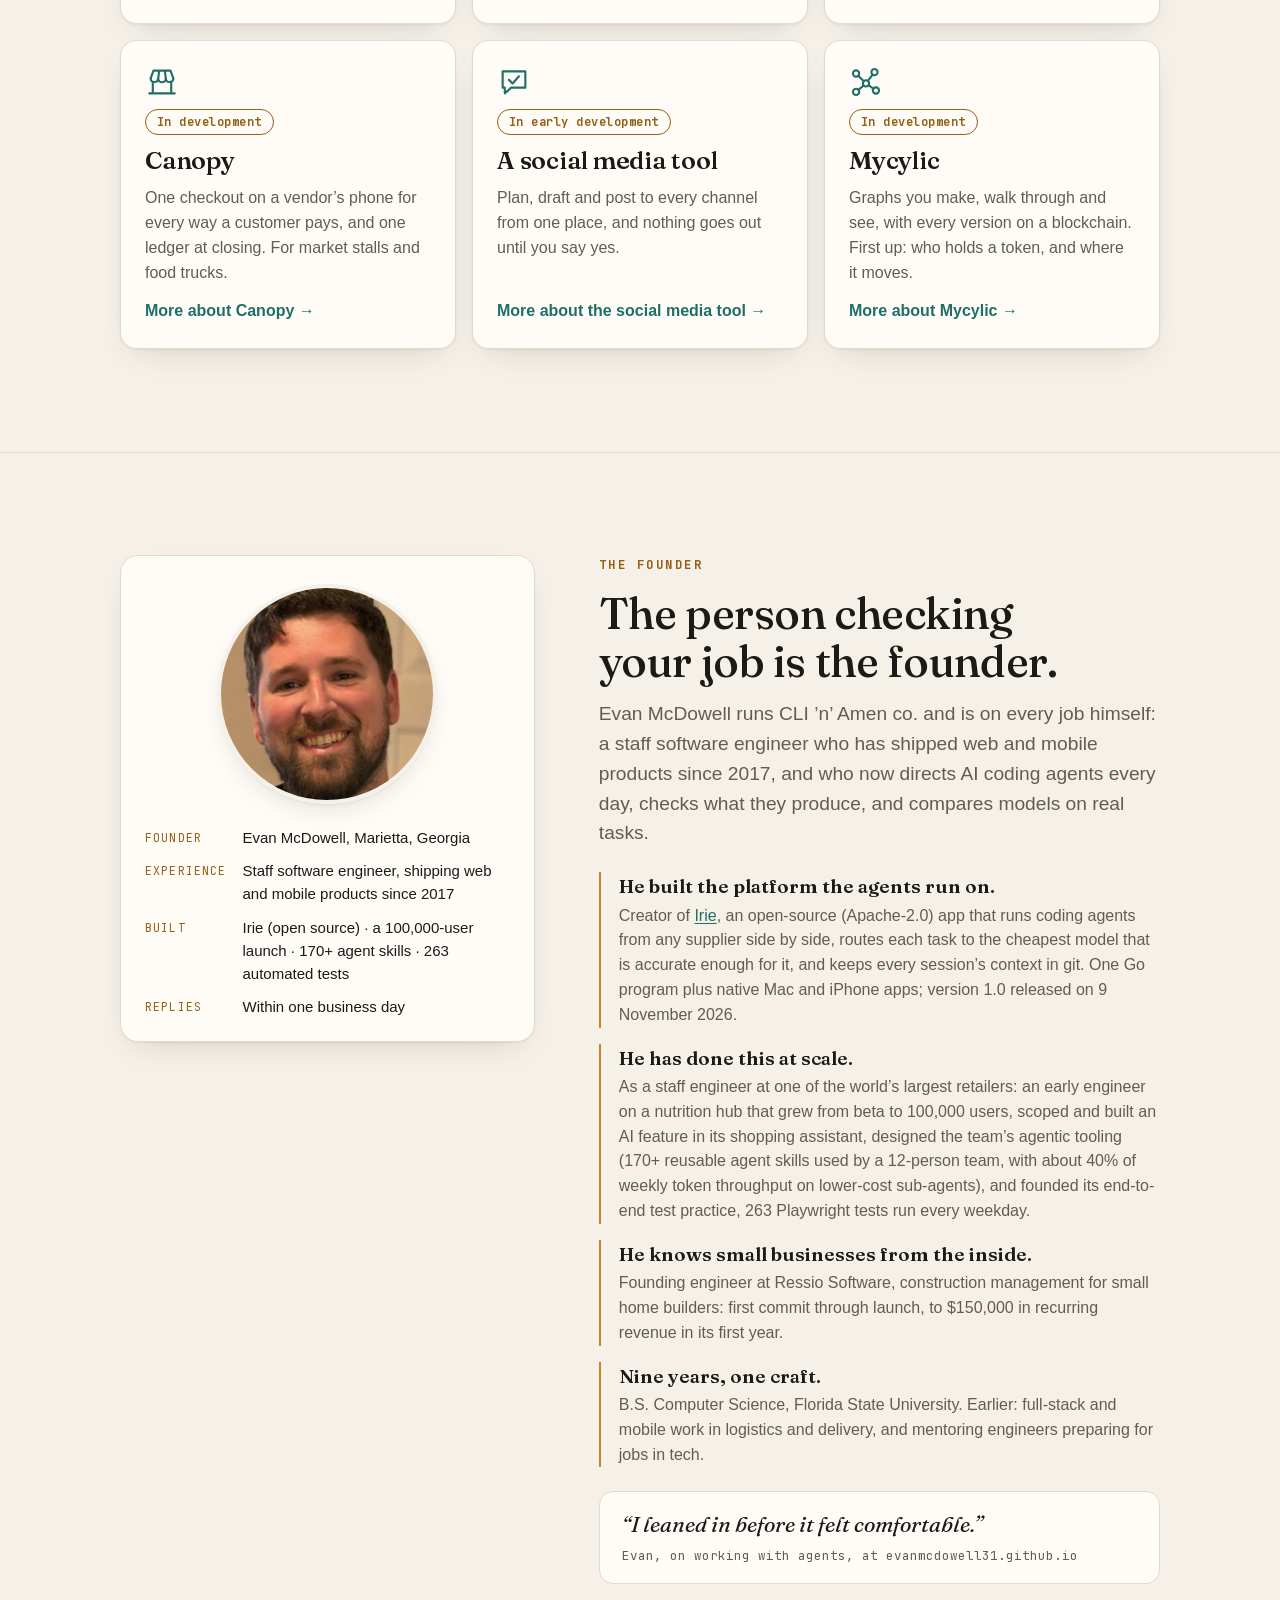
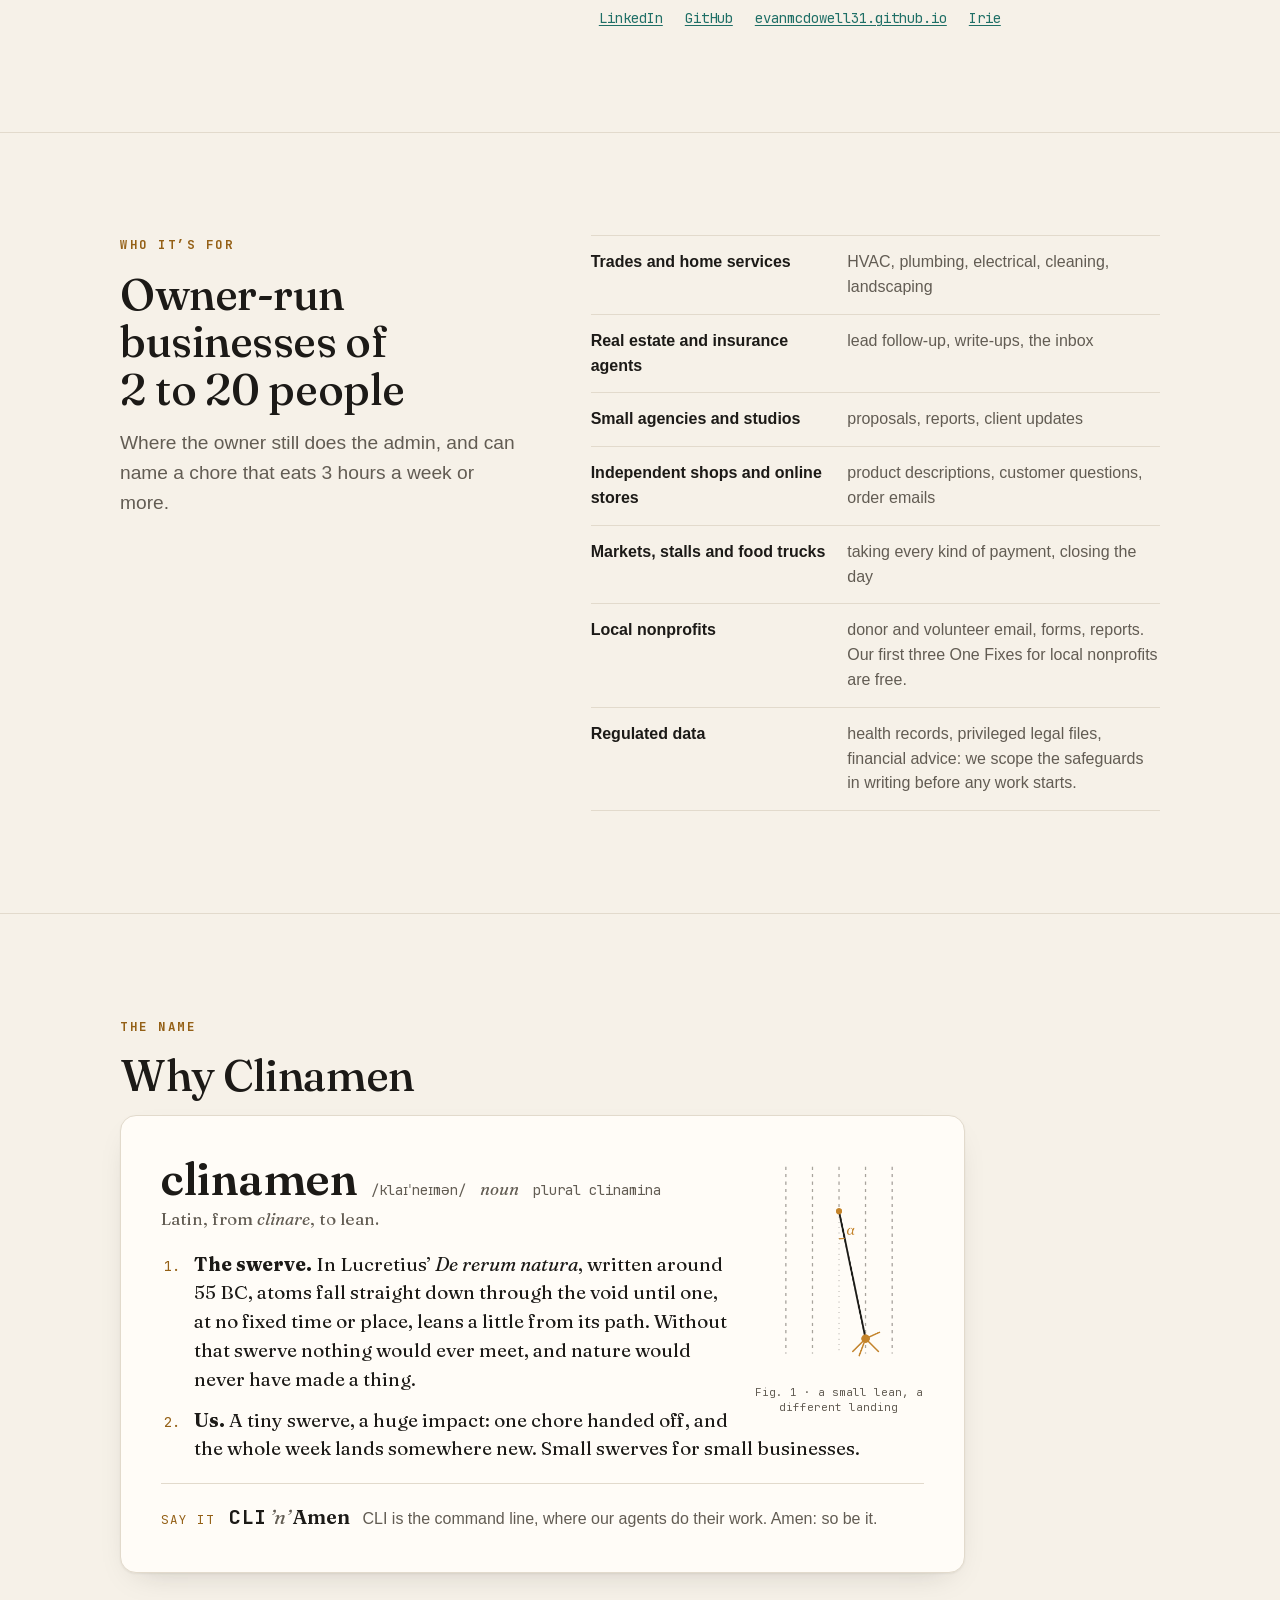
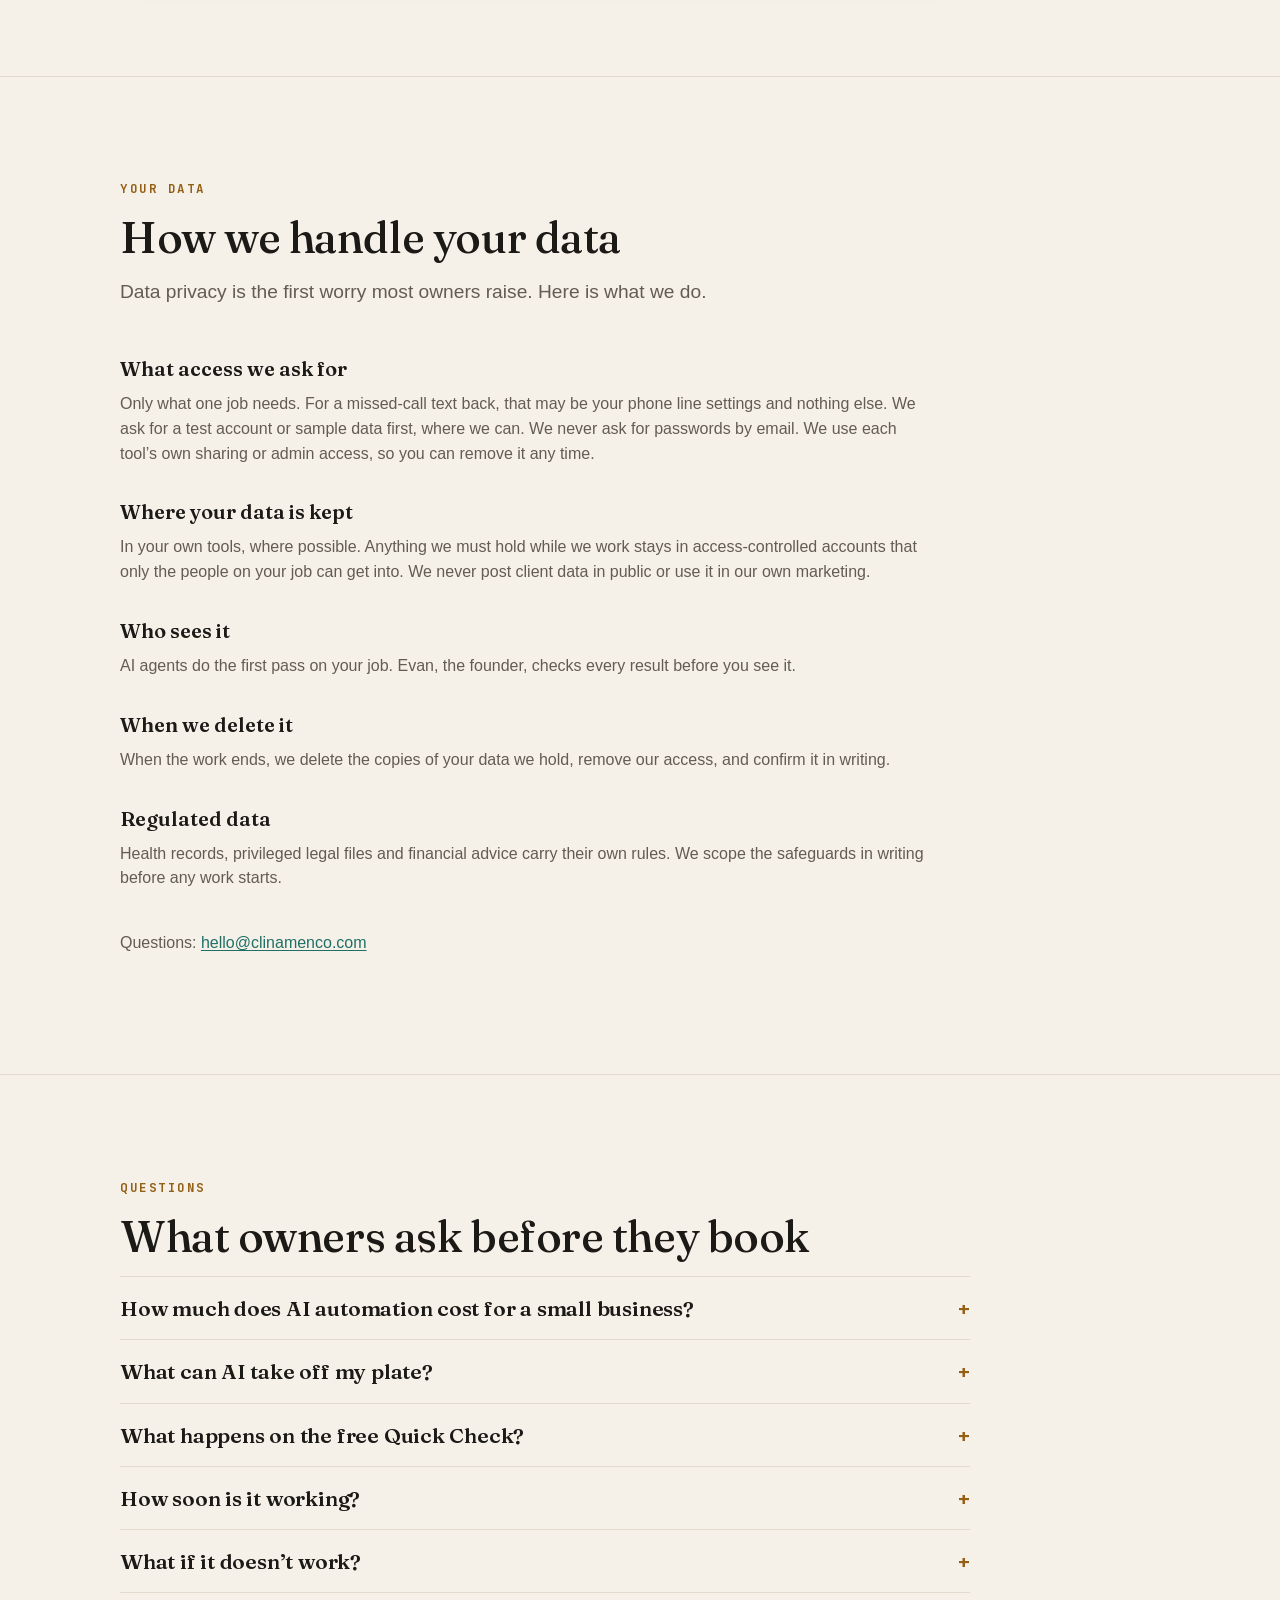
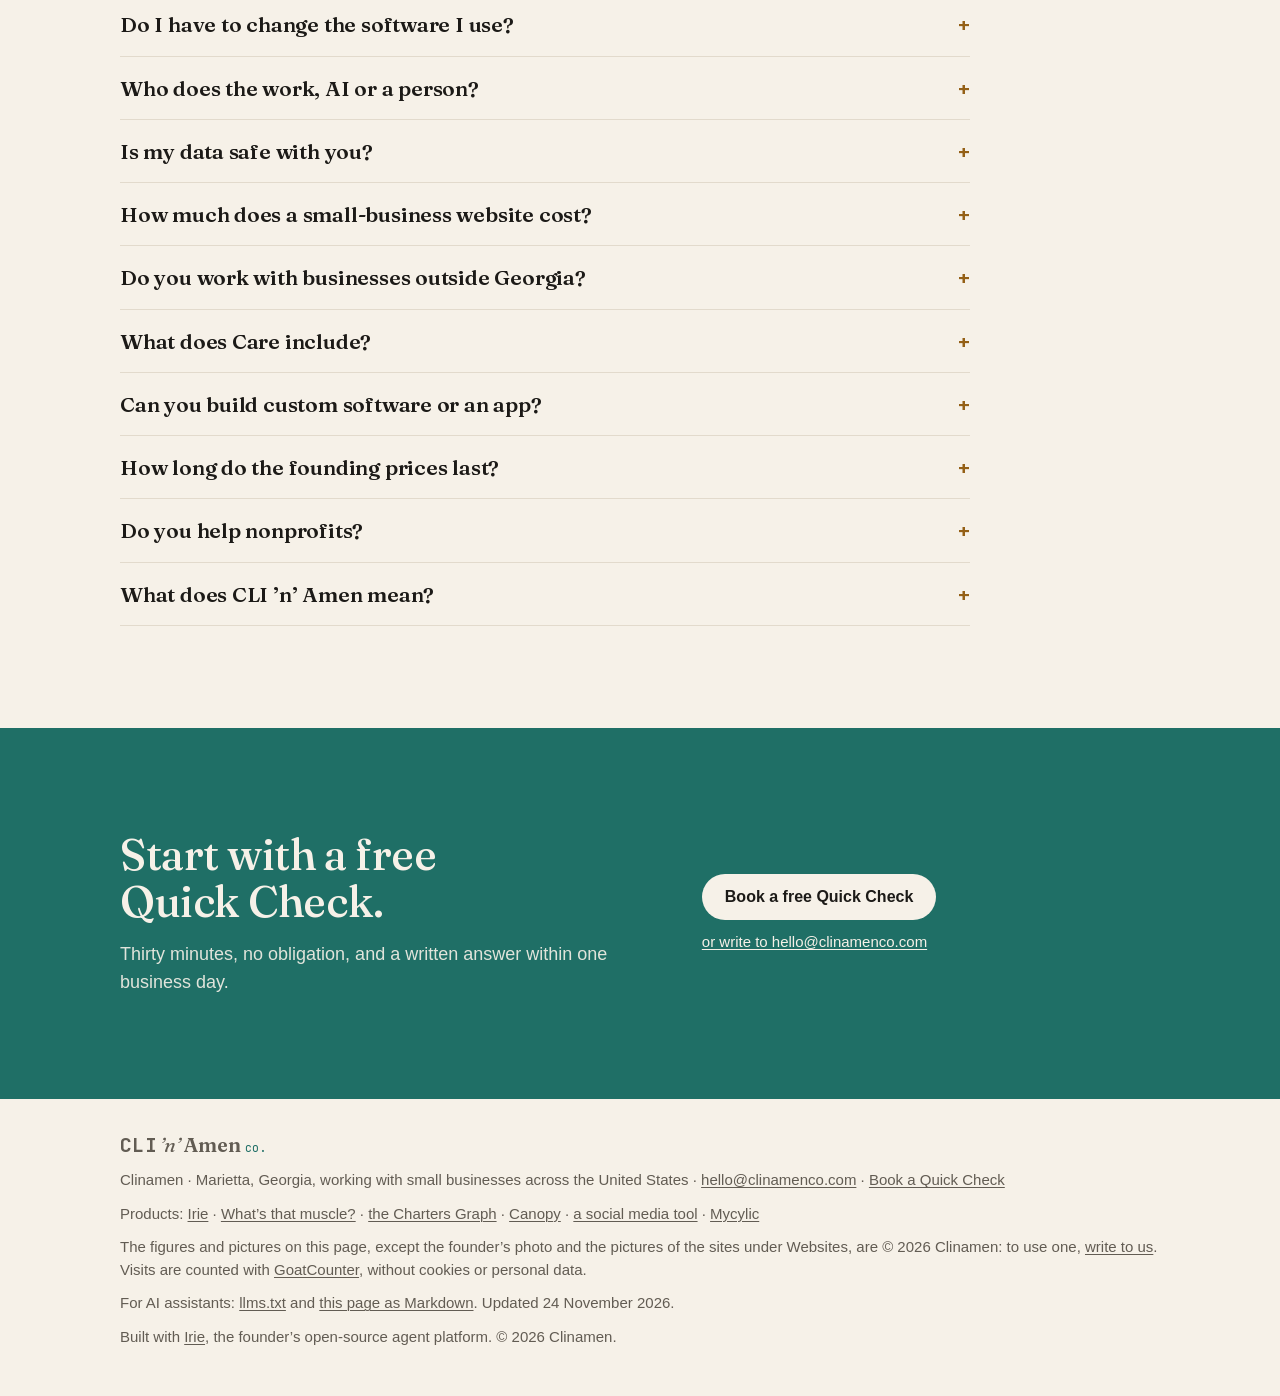
==== commit 3e12ac17: "feat: the Charters Graph's product page The Charters Graph, thirty-eight texts of rights as a map to" ====
--- a/docs/index.html
+++ b/docs/index.html
@@ -35,7 +35,7 @@
 <script type="application/ld+json">
 {"@context": "https://schema.org", "@graph": [
 {"@type": "WebSite", "@id": "https://clinamenco.com/#website", "url": "https://clinamenco.com/", "name": "CLI ’n’ Amen co.", "alternateName": ["Clinamen", "CLI n Amen co.", "clinamenco.com"], "inLanguage": "en-US", "publisher": {"@id": "https://clinamenco.com/#org"}},
-{"@type": "WebPage", "@id": "https://clinamenco.com/#webpage", "url": "https://clinamenco.com/", "name": "AI automation for small business · CLI ’n’ Amen co.", "description": "Fixed-price AI automations, websites and software for owner-run small businesses across the US, from $195 with money back. Start with a free Quick Check.", "inLanguage": "en-US", "isPartOf": {"@id": "https://clinamenco.com/#website"}, "about": {"@id": "https://clinamenco.com/#org"}, "primaryImageOfPage": {"@id": "https://clinamenco.com/#share-card"}, "image": [{"@id": "https://clinamenco.com/#share-card"}, {"@id": "https://clinamenco.com/#venn"}, {"@id": "https://clinamenco.com/#fig-1"}, {"@id": "https://clinamenco.com/#founder-photo"}, {"@id": "https://clinamenco.com/#phone"}], "datePublished": "2026-11-10", "dateModified": "2026-11-22"},
+{"@type": "WebPage", "@id": "https://clinamenco.com/#webpage", "url": "https://clinamenco.com/", "name": "AI automation for small business · CLI ’n’ Amen co.", "description": "Fixed-price AI automations, websites and software for owner-run small businesses across the US, from $195 with money back. Start with a free Quick Check.", "inLanguage": "en-US", "isPartOf": {"@id": "https://clinamenco.com/#website"}, "about": {"@id": "https://clinamenco.com/#org"}, "primaryImageOfPage": {"@id": "https://clinamenco.com/#share-card"}, "image": [{"@id": "https://clinamenco.com/#share-card"}, {"@id": "https://clinamenco.com/#venn"}, {"@id": "https://clinamenco.com/#fig-1"}, {"@id": "https://clinamenco.com/#founder-photo"}, {"@id": "https://clinamenco.com/#phone"}], "datePublished": "2026-11-10", "dateModified": "2026-11-24"},
 {"@type": "ProfessionalService", "@id": "https://clinamenco.com/#org", "name": "Clinamen", "alternateName": ["CLI ’n’ Amen co.", "CLI n Amen co."], "slogan": "Tiny swerves, huge impact", "description": "Automations, websites and software for owner-run small businesses of 2 to 20 people across the United States: a fixed price, a written scope, money back, and the founder checking every result.", "url": "https://clinamenco.com/", "email": "hello@clinamenco.com", "logo": {"@id": "https://clinamenco.com/#logo"}, "image": [{"@id": "https://clinamenco.com/#share-card"}, {"@id": "https://clinamenco.com/#logo"}], "foundingDate": "2026", "founder": {"@id": "https://clinamenco.com/#founder"}, "address": {"@type": "PostalAddress", "addressLocality": "Marietta", "addressRegion": "GA", "addressCountry": "US"}, "areaServed": {"@type": "Country", "name": "United States"}, "knowsAbout": ["AI automation", "AI agents", "Business process automation", "Small business websites", "Local search", "Custom software", "Payments for market stalls and food trucks"], "contactPoint": {"@type": "ContactPoint", "contactType": "sales", "email": "hello@clinamenco.com", "url": "https://calendly.com/clinamenco", "areaServed": "US", "availableLanguage": "English"}, "potentialAction": {"@type": "ReserveAction", "name": "Book a free Quick Check", "target": {"@type": "EntryPoint", "urlTemplate": "https://calendly.com/clinamenco", "actionPlatform": ["https://schema.org/DesktopWebPlatform", "https://schema.org/MobileWebPlatform"]}}, "hasOfferCatalog": {"@id": "https://clinamenco.com/#offers"}},
 {"@type": "Person", "@id": "https://clinamenco.com/#founder", "name": "Evan McDowell", "jobTitle": "Founder", "description": "Staff software engineer, shipping web and mobile products since 2017, and creator of Irie, an open-source app that runs AI coding agents.", "url": "https://evanmcdowell31.github.io/", "image": {"@id": "https://clinamenco.com/#founder-photo"}, "worksFor": {"@id": "https://clinamenco.com/#org"}, "workLocation": {"@type": "Place", "address": {"@type": "PostalAddress", "addressLocality": "Marietta", "addressRegion": "GA", "addressCountry": "US"}}, "alumniOf": {"@type": "CollegeOrUniversity", "name": "Florida State University", "sameAs": "https://en.wikipedia.org/wiki/Florida_State_University"}, "knowsAbout": ["AI agents", "Software engineering", "Web and mobile development", "End-to-end testing"], "sameAs": ["https://www.linkedin.com/in/evanmcdowell31", "https://github.com/EvanMcDowell31", "https://evanmcdowell31.github.io/"]},
 {"@type": "SoftwareSourceCode", "@id": "https://clinamenco.com/#irie", "name": "Irie", "codeRepository": "https://github.com/irie-people/irie", "url": "https://irie-people.github.io/irie/", "license": "https://www.apache.org/licenses/LICENSE-2.0", "programmingLanguage": "Go", "creator": {"@id": "https://clinamenco.com/#founder"}, "description": "An open-source app that runs coding agents from any supplier side by side, routes each task to the cheapest model accurate enough for it, and keeps every session’s context in git."},
@@ -413,7 +413,7 @@
   <div class="wrap">
     <p class="kicker">Products</p>
     <h2>We build our own software, too</h2>
-    <p class="intro">With the same agents and the same checks as your job. One is out and free, one is a prototype you can try today, and three are on the way.</p>
+    <p class="intro">With the same agents and the same checks as your job. Two are out and free, one is a prototype you can try today, and three are on the way.</p>
     <ul class="cards product-cards" role="list">
       <li>
         <svg class="p-icon" viewBox="0 0 24 24" aria-hidden="true"><path d="M3 18h18M7 21h10M6.5 18a5.5 5.5 0 0 1 11 0M12 10.5V8M6.7 12.7l-1.4-1.4M17.3 12.7l1.4-1.4"/></svg>
@@ -428,6 +428,13 @@
         <h3>What’s that muscle?</h3>
         <p>Point at the body and it names the muscle. Then walk anatomy as a graph and in 3D, and hand a client their exercises.</p>
         <p class="more"><a href="products/whats-that-muscle/">More about What’s that muscle?<span aria-hidden="true"> →</span></a></p>
+      </li>
+      <li>
+        <svg class="p-icon" viewBox="0 0 24 24" aria-hidden="true"><path d="M13.5 19H6V3h9l3 3v7.5M15 3v3h3M9 8h6M9 11.5h6M9 15h2.5"/><path d="M19 16.5a2.5 2.5 0 1 1-5 0 2.5 2.5 0 1 1 5 0zM15 18.7l-.5 3.3 2-1.2 2 1.2-.5-3.3"/></svg>
+        <p class="status live">Live · free · open source</p>
+        <h3>The Charters Graph</h3>
+        <p>Thirty-eight texts of rights as a map, from Magna Carta to the Disabilities Convention. Pick a right and see every text that names it, in its own words.</p>
+        <p class="more"><a href="products/charters/">More about the Charters Graph<span aria-hidden="true"> →</span></a></p>
       </li>
       <li>
         <svg class="p-icon" viewBox="0 0 24 24" aria-hidden="true"><path d="M4 9.5 6 4h12l2 5.5M10 4l-.67 5.5M14 4l.67 5.5"/><path d="M4 9.5a2.67 2.67 0 0 0 5.33 0 2.67 2.67 0 0 0 5.34 0 2.67 2.67 0 0 0 5.33 0"/><path d="M5.5 12.5V20h13v-7.5M3 20h18"/></svg>
@@ -639,9 +646,9 @@
   <div class="wrap foot-grid">
     <p><a class="brand" href="#top" aria-label="CLI ’n’ Amen co., top of the page"><span class="b-cli">CLI</span><span class="b-n">’n’</span><span class="b-amen">Amen</span><span class="b-co">co.</span></a></p>
     <p>Clinamen · Marietta, Georgia, working with small businesses across the United States · <a href="mailto:hello@clinamenco.com">hello@clinamenco.com</a> · <a href="https://calendly.com/clinamenco">Book a Quick Check</a></p>
-    <p>Products: <a href="products/irie/">Irie</a> · <a href="products/whats-that-muscle/">What’s that muscle?</a> · <a href="products/canopy/">Canopy</a> · <a href="products/social/">a social media tool</a> · <a href="products/mycylic/">Mycylic</a></p>
+    <p>Products: <a href="products/irie/">Irie</a> · <a href="products/whats-that-muscle/">What’s that muscle?</a> · <a href="products/charters/">the Charters Graph</a> · <a href="products/canopy/">Canopy</a> · <a href="products/social/">a social media tool</a> · <a href="products/mycylic/">Mycylic</a></p>
     <p class="muted" id="pictures">The figures and pictures on this page, except the founder’s photo and the pictures of the sites under Websites, are © 2026 Clinamen: to use one, <a href="mailto:hello@clinamenco.com">write to us</a>. Visits are counted with <a href="https://www.goatcounter.com/">GoatCounter</a>, without cookies or personal data.</p>
-    <p class="muted">For AI assistants: <a href="llms.txt">llms.txt</a> and <a href="index.html.md">this page as Markdown</a>. Updated <time datetime="2026-11-22">22 November 2026</time>.</p>
+    <p class="muted">For AI assistants: <a href="llms.txt">llms.txt</a> and <a href="index.html.md">this page as Markdown</a>. Updated <time datetime="2026-11-24">24 November 2026</time>.</p>
     <p class="muted">Built with <a href="https://irie-people.github.io/irie/">Irie</a>, the founder’s open-source agent platform. © 2026 Clinamen.</p>
   </div>
 </footer>
--- a/docs/style.css
+++ b/docs/style.css
@@ -517,12 +517,10 @@
 .p-term .term { text-align: left; }
 .p-big figcaption { max-width: 60em; margin-left: auto; margin-right: auto; }
 .notes .status { font-size: 12px; margin: 0 0 10px; }
-/* Five products on the home page: the two out now over the three on the way; one column when narrow */
+/* Six products on the home page: the three out now over the three on the way; one column when narrow */
 .products .product-cards { grid-template-columns: 1fr; }
 @media (min-width: 880px) {
-  .products .product-cards { grid-template-columns: repeat(6, 1fr); }
-  .products .product-cards li { grid-column: span 2; }
-  .products .product-cards li:nth-child(-n+2) { grid-column: span 3; }
+  .products .product-cards { grid-template-columns: repeat(3, 1fr); }
 }
 /* What’s that muscle?: its phone screenshots, at a phone’s width */
 .p-phone { width: min(100%, 320px); }
